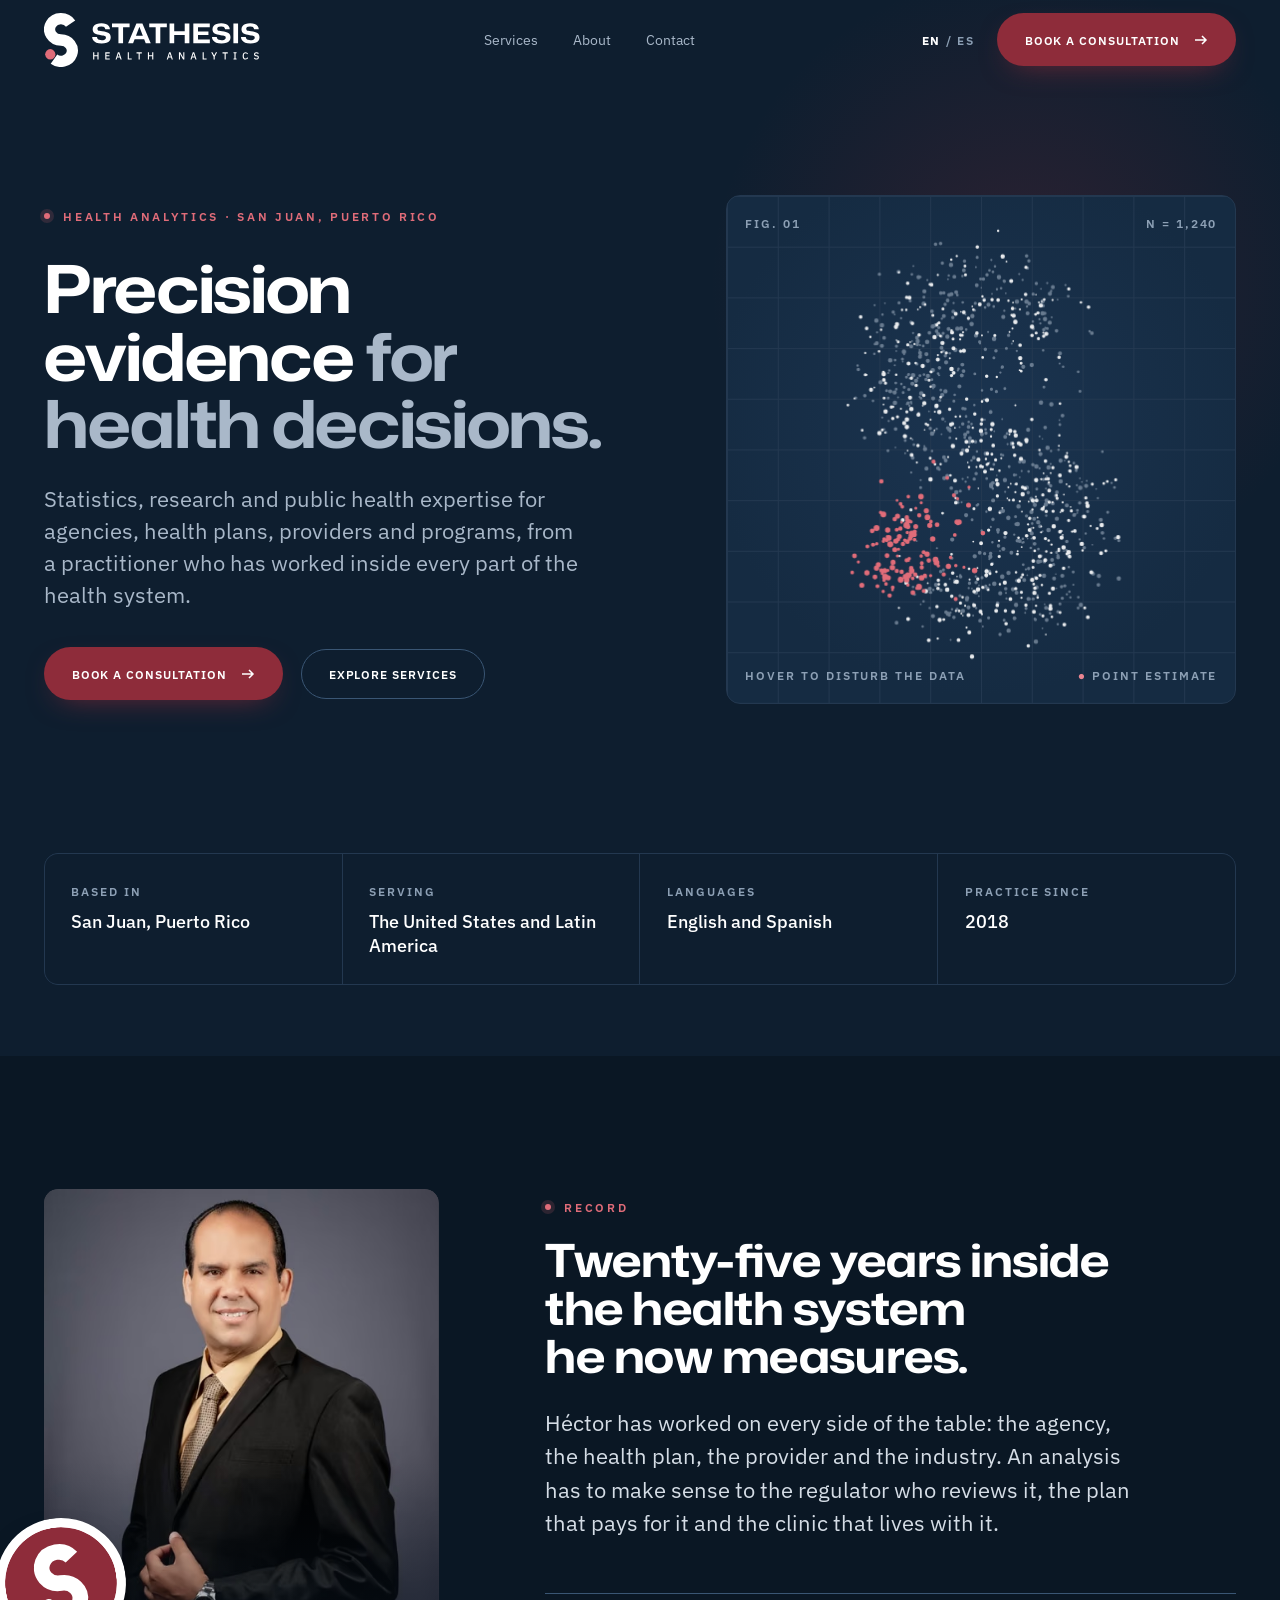
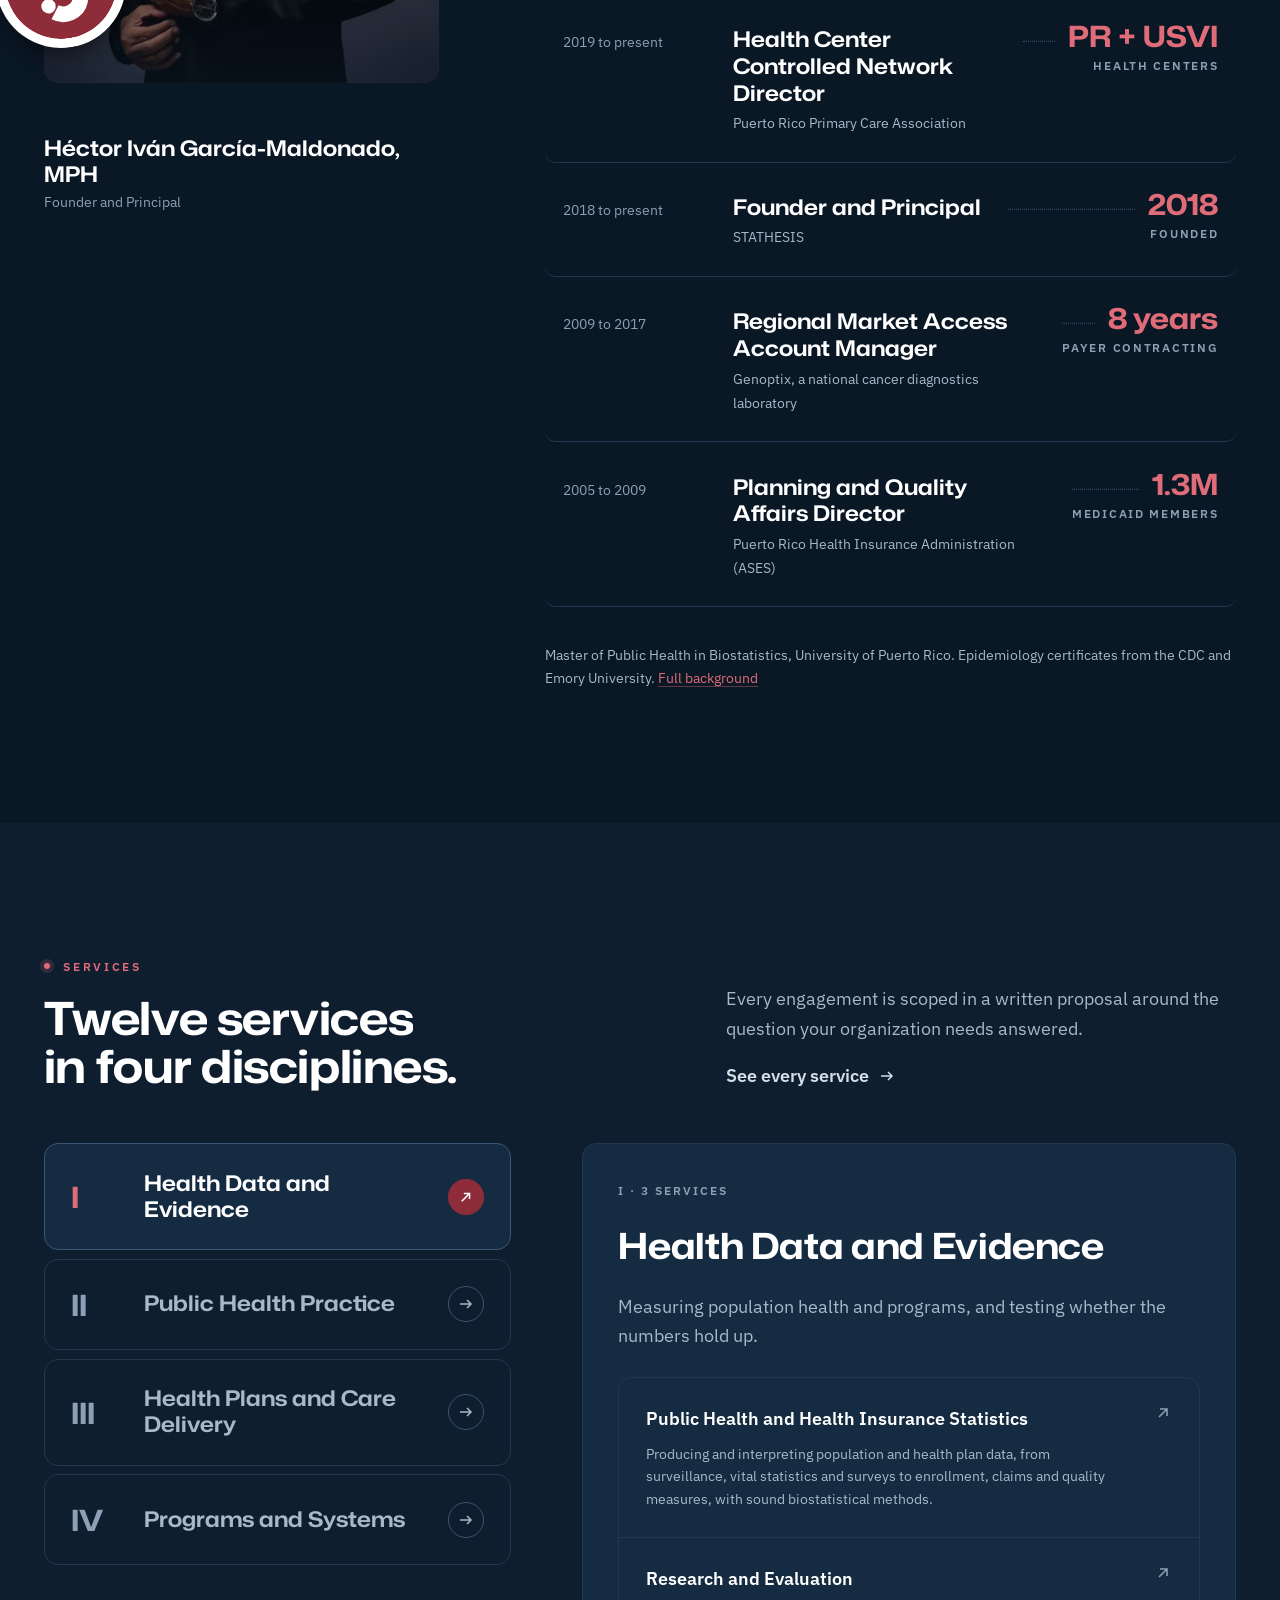
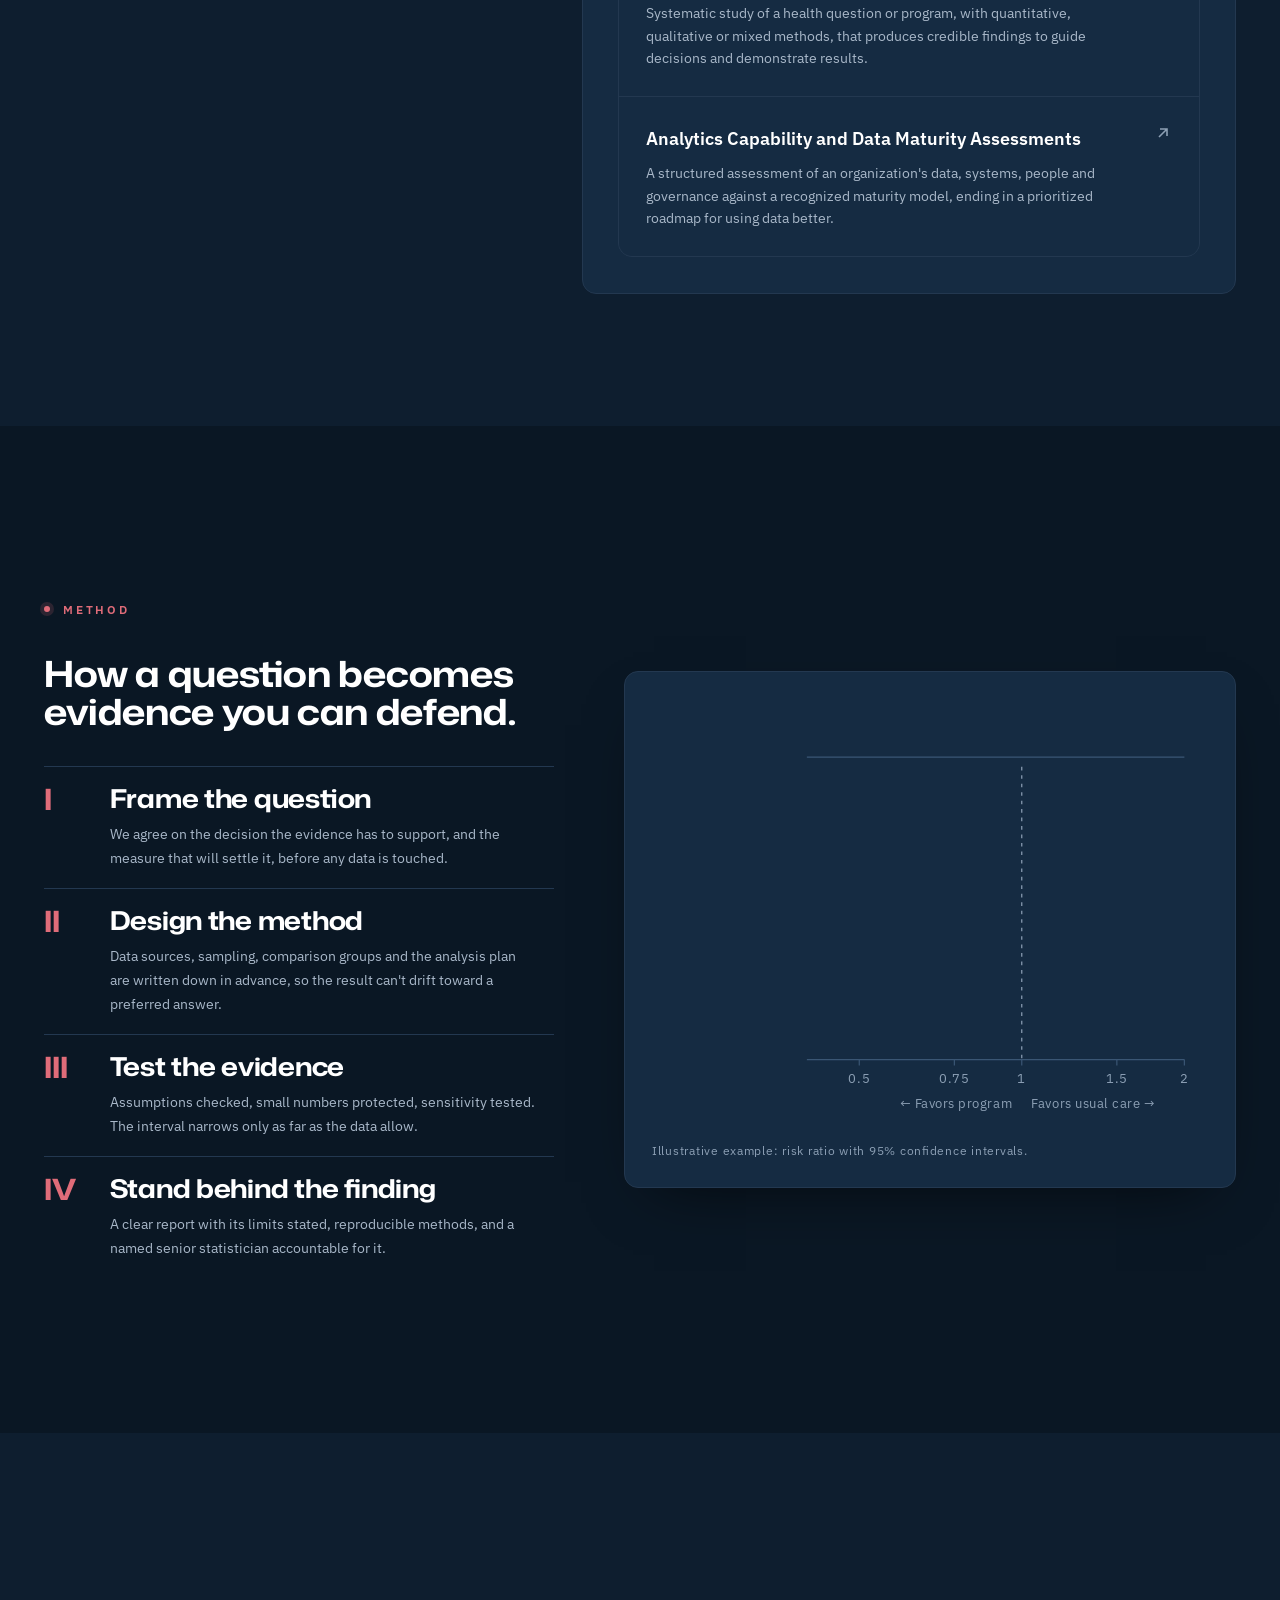
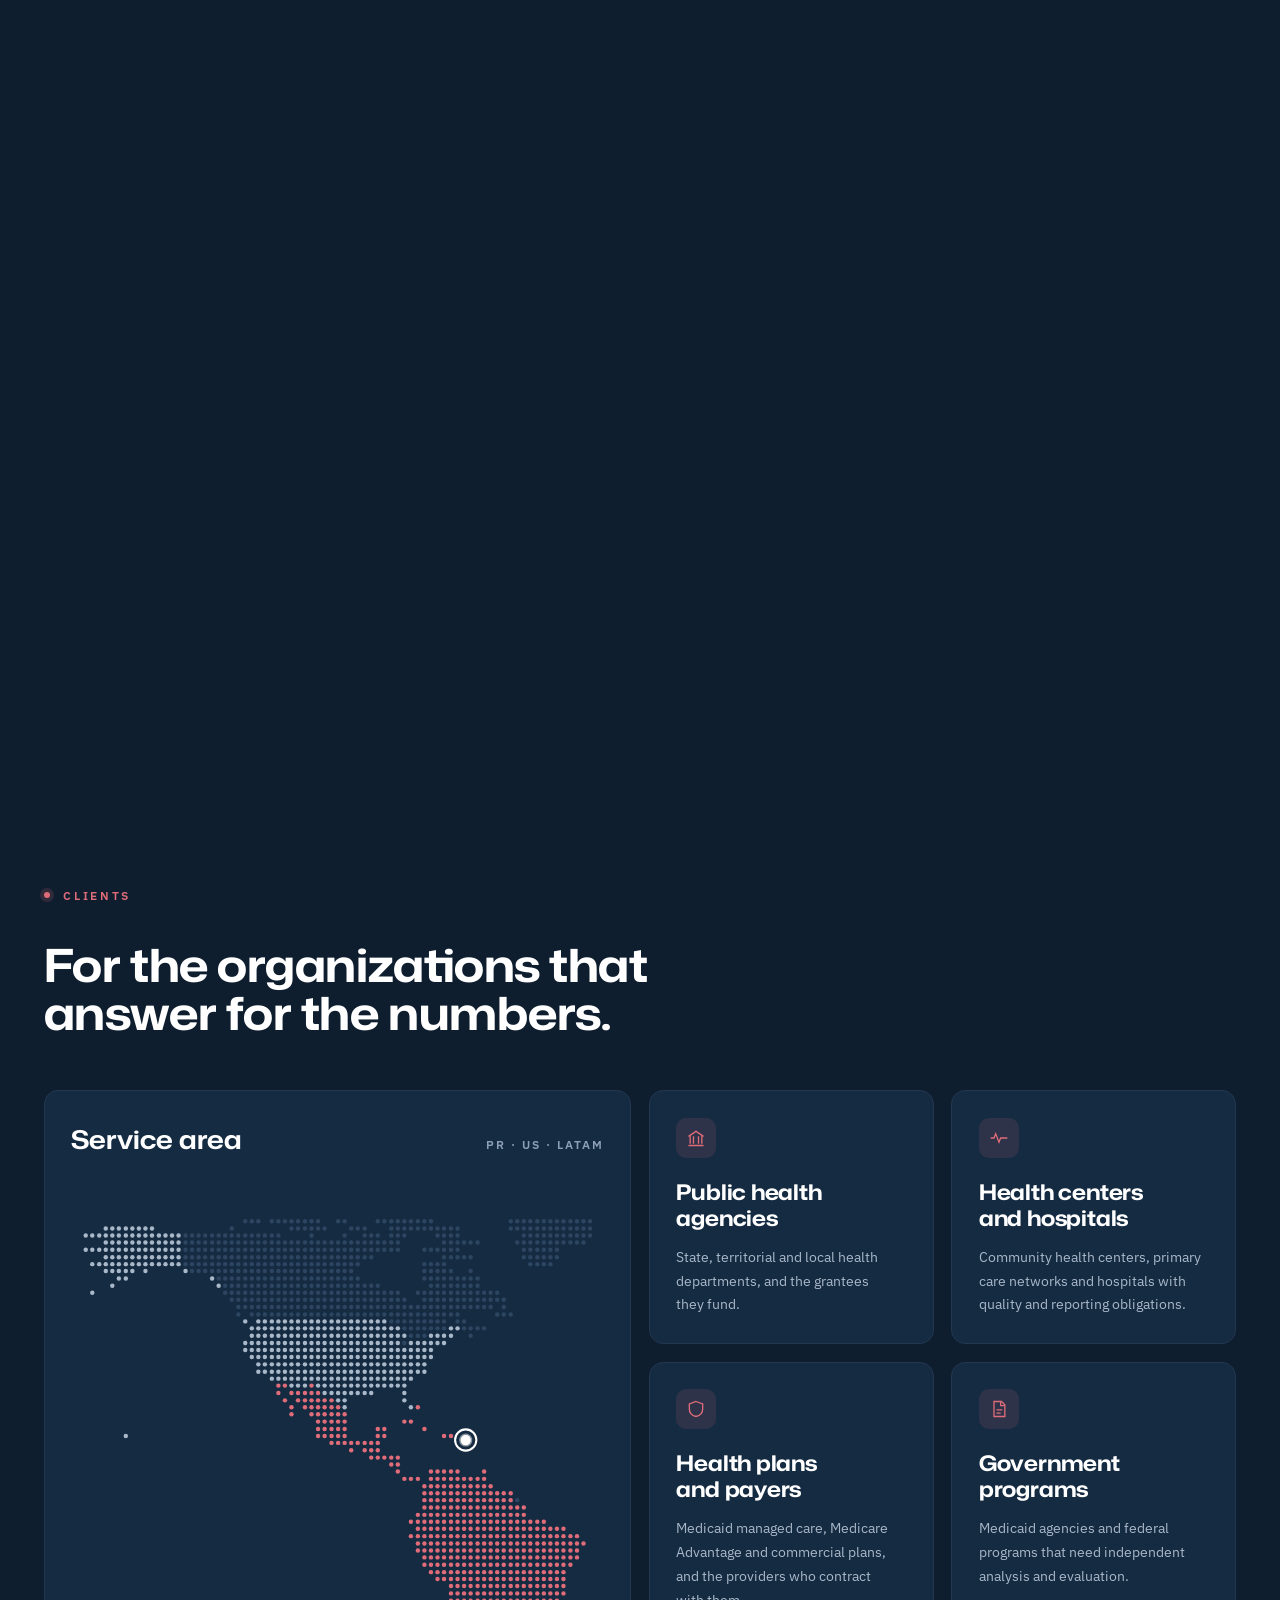
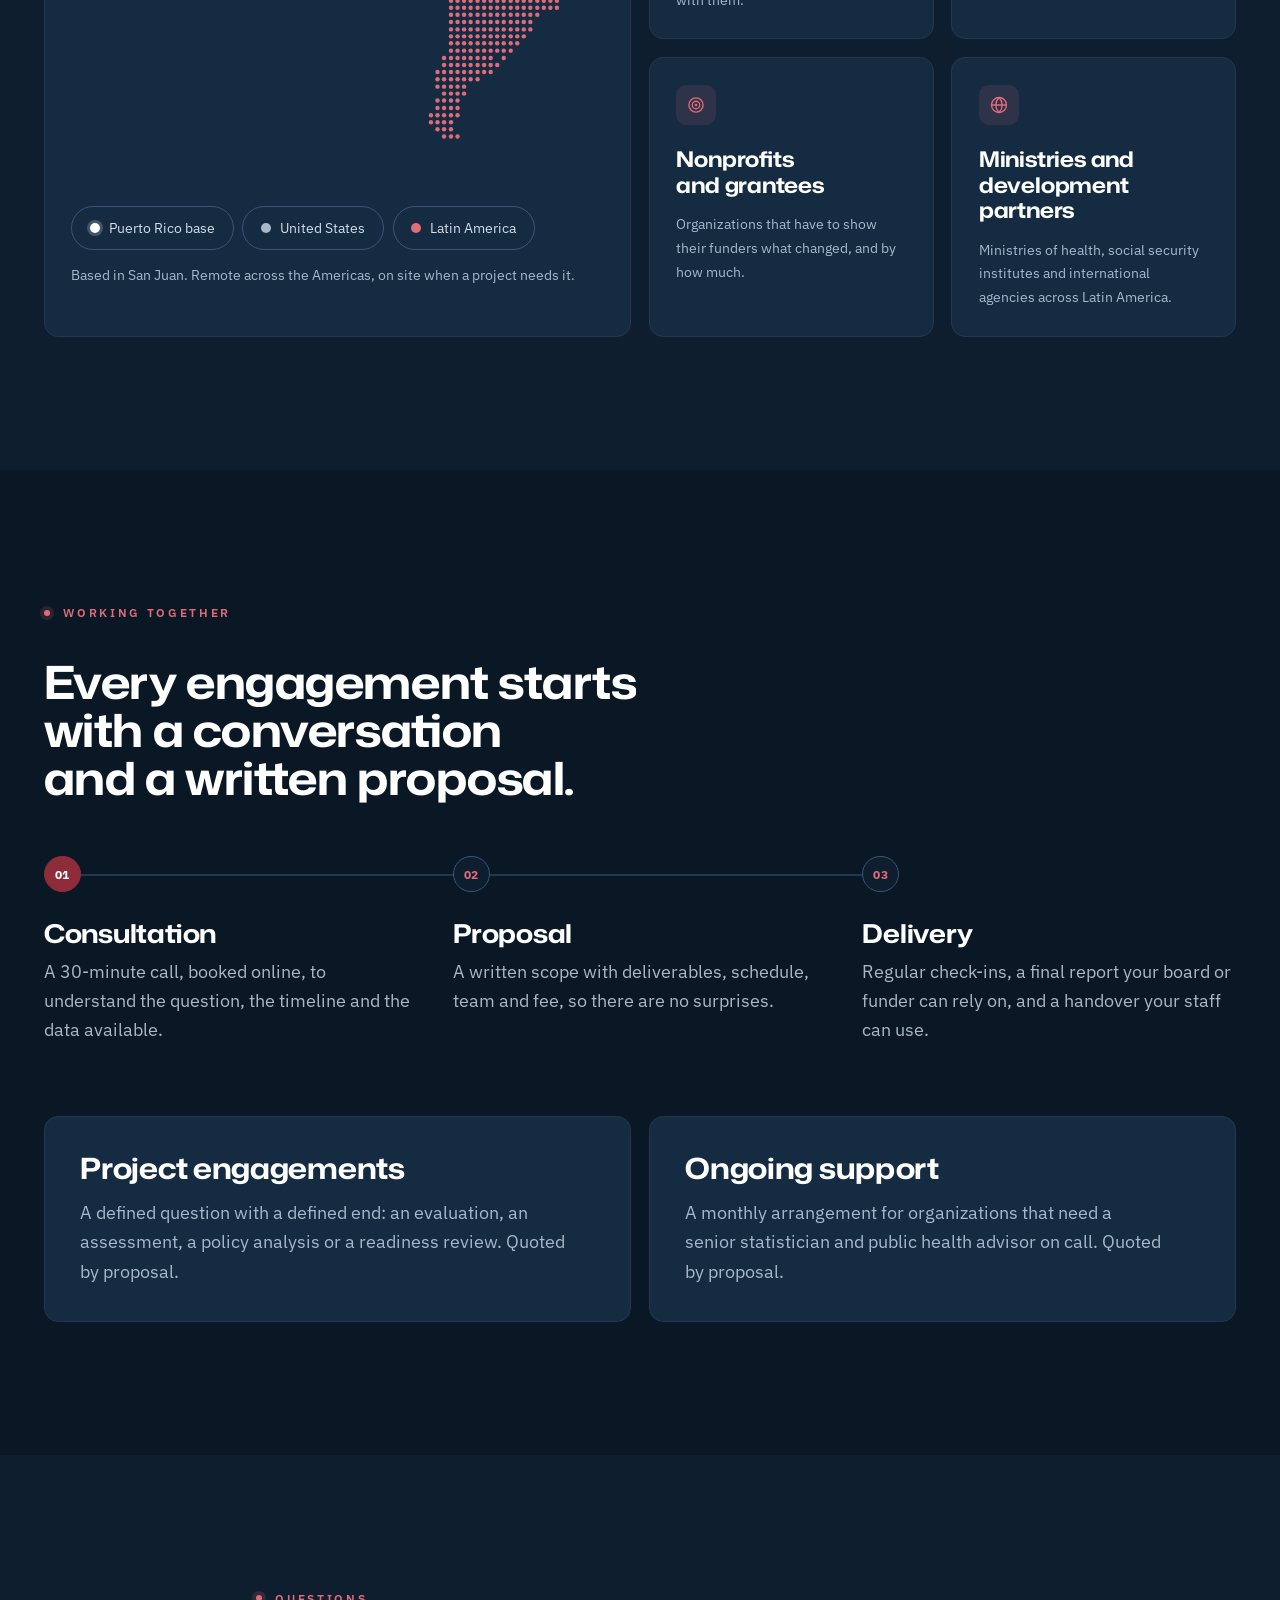
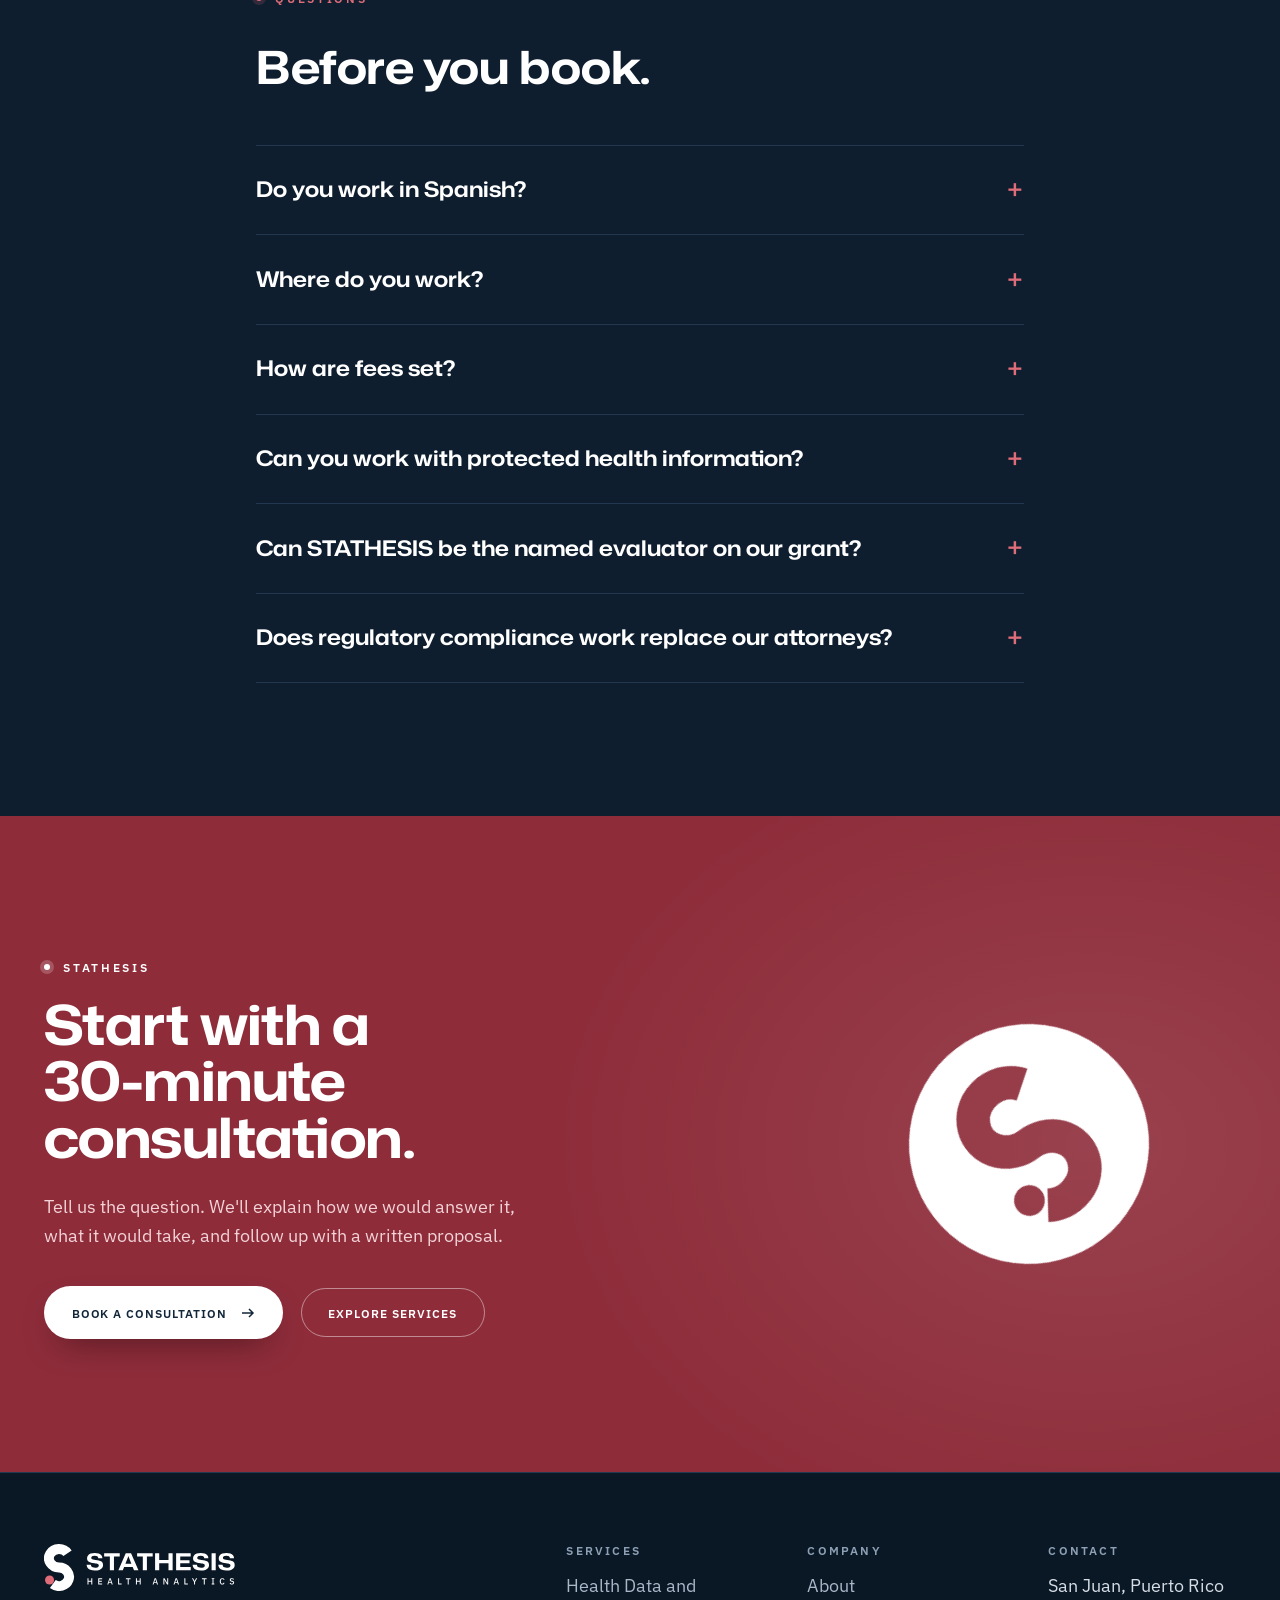
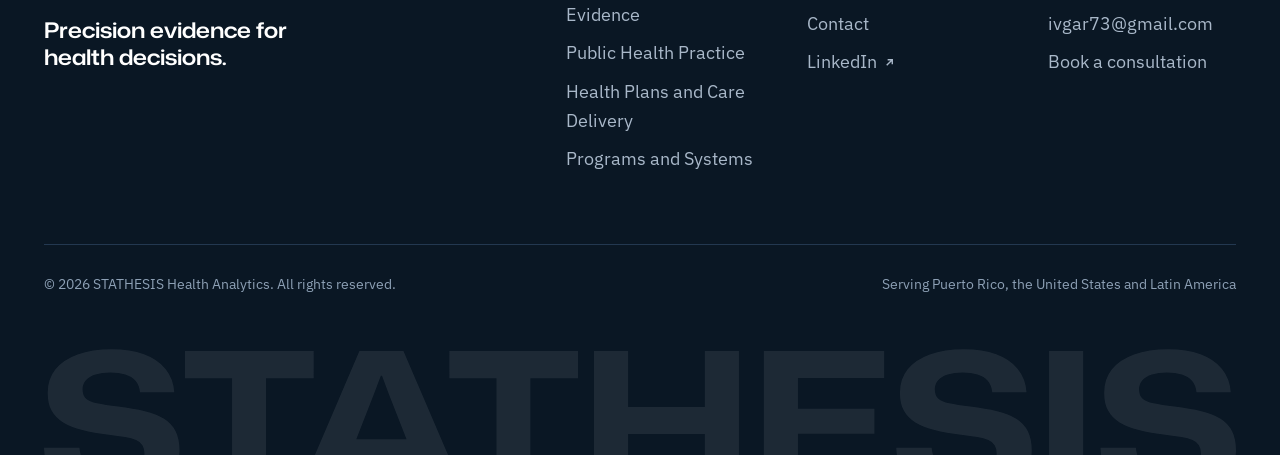
==== index.html @ 30292e8f "New type: Mona Sans and IBM Plex Sans, with the v5 logo STATHESIS no longer shares a typeface with a" ====
<!doctype html>
<html lang="en">
<head>
<meta charset="utf-8">
<meta name="viewport" content="width=device-width, initial-scale=1, viewport-fit=cover">
<title>STATHESIS Health Analytics · Precision evidence for health decisions</title>
<meta name="description" content="Public health statistics, research, policy and health systems consulting from San Juan, Puerto Rico, for agencies, health plans and providers across the United States and Latin America. In English and Spanish.">
<link rel="alternate" hreflang="en" href="https://stathesis.com/"><link rel="alternate" hreflang="es" href="https://stathesis.com/es/"><link rel="alternate" hreflang="x-default" href="https://stathesis.com/"><link rel="canonical" href="https://stathesis.com/">
<meta property="og:type" content="website">
<meta property="og:site_name" content="STATHESIS Health Analytics">
<meta property="og:title" content="STATHESIS Health Analytics · Precision evidence for health decisions">
<meta property="og:description" content="Public health statistics, research, policy and health systems consulting from San Juan, Puerto Rico, for agencies, health plans and providers across the United States and Latin America. In English and Spanish.">
<meta property="og:url" content="https://stathesis.com/">
<meta property="og:image" content="https://stathesis.com/img/og.jpg">
<meta property="og:locale" content="en_US">
<meta name="twitter:card" content="summary_large_image">
<meta name="theme-color" content="#0E1E2F">
<meta name="color-scheme" content="dark">
<link rel="icon" href="/favicon.svg?v=4" type="image/svg+xml">
<link rel="icon" href="/favicon-32.png" sizes="32x32" type="image/png">
<link rel="apple-touch-icon" href="/apple-touch-icon.png">
<link rel="preload" href="/fonts/monasans-vf.woff2" as="font" type="font/woff2" crossorigin>
<link rel="preload" href="/fonts/ibmplexsans-vf.woff2" as="font" type="font/woff2" crossorigin>
<link rel="stylesheet" href="/css/tokens.css?v=20261006t">
<link rel="stylesheet" href="/css/base.css?v=20261006t">
<link rel="stylesheet" href="/css/site.css?v=20261006t">
<script type="application/ld+json">{"@context": "https://schema.org", "@type": "ProfessionalService", "name": "STATHESIS Health Analytics", "url": "https://stathesis.com/", "logo": "https://stathesis.com/icon-512.png", "image": "https://stathesis.com/img/og.jpg", "description": "Public health statistics, research, policy and health systems consulting from San Juan, Puerto Rico, for agencies, health plans and providers across the United States and Latin America. In English and Spanish.", "slogan": "Precision evidence for health decisions.", "foundingDate": "2018", "founder": {"@type": "Person", "name": "Héctor Iván García-Maldonado", "honorificSuffix": "MPH", "jobTitle": "Founder and Principal", "sameAs": ["https://www.linkedin.com/in/hector-ivan-garcia-maldonado-5985528/"]}, "address": {"@type": "PostalAddress", "addressLocality": "San Juan", "addressRegion": "PR", "addressCountry": "US"}, "areaServed": ["Puerto Rico", "United States Virgin Islands", "United States", "Latin America"], "availableLanguage": ["English", "Spanish"], "email": "ivgar73@gmail.com", "knowsAbout": ["Public Health and Health Insurance Statistics", "Research and Evaluation", "Analytics Capability and Data Maturity Assessments", "Technical Assistance in Public Health", "Health Policy Analysis", "Emergency Preparedness and Response", "Payer Strategy and Market Access", "Clinical Pathways", "Regulatory Compliance", "Strategic Planning and Program Development", "Project Management", "Health Information Technology and Interoperability"], "sameAs": ["https://www.linkedin.com/in/hector-ivan-garcia-maldonado-5985528/"]}</script>
</head>
<body>
<div class="progress" aria-hidden="true"></div>
<a class="skip-link" href="#main">Skip to content</a>
<header class="site-header">
  <div class="container bar">
    <a class="brand" href="/"><img src="/img/logo-reverse.svg" width="461" height="100" alt="STATHESIS Health Analytics"></a>
    <nav class="nav" aria-label="Main"><a href="/services/">Services</a><a href="/about/">About</a><a href="/contact/">Contact</a></nav>
    <div class="header-tools">
      <a class="lang" href="/es/" hreflang="es" lang="es"><span class="visually-hidden">Español: </span><b>EN</b>&nbsp;/&nbsp;ES</a>
      <a class="btn magnetic" href="https://calendly.com/ivgar73/30min" target="_blank" rel="noopener">Book a consultation<span class="visually-hidden"> (opens in a new tab)</span><svg class="arrow" width="16" height="16" viewBox="0 0 16 16" fill="none" aria-hidden="true"><path d="M2 8h11M9 4l4 4-4 4" stroke="currentColor" stroke-width="1.5"/></svg></a>
      <button class="nav-toggle" type="button" aria-expanded="false" aria-controls="mobile-nav"><span class="visually-hidden">Menu</span><svg width="24" height="24" viewBox="0 0 24 24" fill="none" aria-hidden="true"><path d="M3 7h18M3 12h18M3 17h18" stroke="currentColor" stroke-width="1.5"/></svg></button>
    </div>
  </div>
  <div class="container mobile-nav" id="mobile-nav" hidden>
    <a href="/services/">Services</a><a href="/about/">About</a><a href="/contact/">Contact</a>
    <a class="lang" href="/es/" hreflang="es" lang="es">Español</a>
    <a class="btn" href="https://calendly.com/ivgar73/30min" target="_blank" rel="noopener">Book a consultation<span class="visually-hidden"> (opens in a new tab)</span><svg class="arrow" width="16" height="16" viewBox="0 0 16 16" fill="none" aria-hidden="true"><path d="M2 8h11M9 4l4 4-4 4" stroke="currentColor" stroke-width="1.5"/></svg></a>
  </div>
</header>
<main id="main">
<section class="hero">
  <div class="container">
    <div class="hero-grid">
      <div>
        <div class="eyebrow" data-reveal>Health analytics · San Juan, Puerto Rico</div>
        <h1 data-split>Precision evidence <span class="dim">for health decisions.</span></h1>
        <p class="lede" data-reveal style="--i:2">Statistics, research and public health expertise for agencies, health plans, providers and programs, from a practitioner who has worked inside every part of the health system.</p>
        <div class="cluster hero-actions" data-reveal style="--i:3"><a class="btn magnetic" href="https://calendly.com/ivgar73/30min" target="_blank" rel="noopener">Book a consultation<span class="visually-hidden"> (opens in a new tab)</span><svg class="arrow" width="16" height="16" viewBox="0 0 16 16" fill="none" aria-hidden="true"><path d="M2 8h11M9 4l4 4-4 4" stroke="currentColor" stroke-width="1.5"/></svg></a><a class="btn btn--ghost magnetic" href="/services/">Explore services</a></div>
      </div>
      <div class="field panel" role="img" aria-label="Precision evidence: STATHESIS">
        <canvas aria-hidden="true"></canvas>
        <img class="field-fallback" src="/img/logo-mark-reverse.svg" width="64" height="100" alt="">
        <span class="fig-label tl">Fig. 01</span><span class="fig-label tr">n = 1,240</span>
        <span class="fig-label bl">Hover to disturb the data</span><span class="fig-label br"><b>&#9679;</b> Point estimate</span>
      </div>
    </div>
    <div class="hairgrid facts" data-reveal><div class="fact"><span class="micro">Based in</span><b>San Juan, Puerto Rico</b></div><div class="fact"><span class="micro">Serving</span><b>The United States and Latin America</b></div><div class="fact"><span class="micro">Languages</span><b>English and Spanish</b></div><div class="fact"><span class="micro">Practice since</span><b>2018</b></div></div>
  </div>
</section>

<section class="section section--deep">
  <div class="container founder-grid">
    <figure class="portrait">
        <div class="frame">
          <div class="media" data-reveal><picture><source type="image/avif" srcset="/img/hector-480.avif 480w, /img/hector-640.avif 640w" sizes="(min-width: 60rem) 26rem, 90vw"><source type="image/webp" srcset="/img/hector-480.webp 480w, /img/hector-640.webp 640w" sizes="(min-width: 60rem) 26rem, 90vw"><img src="/img/hector-640.jpg" srcset="/img/hector-480.jpg 480w, /img/hector-640.jpg 640w" sizes="(min-width: 60rem) 26rem, 90vw" width="640" height="800" alt="Héctor Iván García-Maldonado, founder of STATHESIS, in a dark suit and tie" loading="lazy" decoding="async"></picture></div>
          <div class="stamp" data-stamp aria-hidden="true"><img src="/img/seal-stamp.svg" width="100" height="100" alt=""></div>
        </div>
        <figcaption><b>Héctor Iván García-Maldonado, MPH</b><span>Founder and Principal</span></figcaption>
      </figure>
    <div>
      <div class="eyebrow">Record</div>
      <h2 class="h2" data-split style="margin-top:var(--space-s)">Twenty-five years inside the health system he now measures.</h2>
      <p class="statement" data-reveal>Héctor has worked on every side of the table: the agency, the health plan, the provider and the industry. An analysis has to make sense to the regulator who reviews it, the plan that pays for it and the clinic that lives with it.</p>
      <div class="register"><div class="register-row" data-reveal style="--i:0"><span class="when">2019 to present</span><div class="what"><b>Health Center Controlled Network Director</b><small>Puerto Rico Primary Care Association</small></div><div class="fig"><span class="fig-line"><span class="leader" aria-hidden="true"></span><span class="num">PR + USVI</span></span><small>Health centers</small></div></div><div class="register-row" data-reveal style="--i:1"><span class="when">2018 to present</span><div class="what"><b>Founder and Principal</b><small>STATHESIS</small></div><div class="fig"><span class="fig-line"><span class="leader" aria-hidden="true"></span><span class="num">2018</span></span><small>Founded</small></div></div><div class="register-row" data-reveal style="--i:2"><span class="when">2009 to 2017</span><div class="what"><b>Regional Market Access Account Manager</b><small>Genoptix, a national cancer diagnostics laboratory</small></div><div class="fig"><span class="fig-line"><span class="leader" aria-hidden="true"></span><span class="num">8 years</span></span><small>Payer contracting</small></div></div><div class="register-row" data-reveal style="--i:3"><span class="when">2005 to 2009</span><div class="what"><b>Planning and Quality Affairs Director</b><small>Puerto Rico Health Insurance Administration (ASES)</small></div><div class="fig"><span class="fig-line"><span class="leader" aria-hidden="true"></span><span class="num"><span data-count="1.3" data-suffix="M">1.3M</span></span></span><small>Medicaid members</small></div></div></div>
      <p class="muted" data-reveal style="margin-top:var(--space-l);font-size:var(--step--1)">Master of Public Health in Biostatistics, University of Puerto Rico. Epidemiology certificates from the CDC and Emory University. <a class="inline" href="/about/">Full background</a></p>
    </div>
  </div>
</section>

<section class="section">
  <div class="container">
    <div class="section-head section-head--split">
      <div class="stack"><div class="eyebrow">Services</div><h2 class="h2" data-split>Twelve services in four disciplines.</h2></div>
      <div class="stack"><p data-reveal>Every engagement is scoped in a written proposal around the question your organization needs answered.</p><a class="link-arrow" href="/services/" data-reveal>See every service <span><svg class="arrow" width="16" height="16" viewBox="0 0 16 16" fill="none" aria-hidden="true"><path d="M2 8h11M9 4l4 4-4 4" stroke="currentColor" stroke-width="1.5"/></svg></span></a></div>
    </div>
    <div class="disc">
      <div class="disc-tabs" role="tablist" aria-label="Services"><button class="disc-tab" role="tab" id="tab-evidence" aria-selected="true" aria-controls="panel-evidence" tabindex="0"><span class="num">I</span><span class="name">Health Data and Evidence</span><span class="arrow-ico" aria-hidden="true"><svg class="arrow" width="16" height="16" viewBox="0 0 16 16" fill="none" aria-hidden="true"><path d="M2 8h11M9 4l4 4-4 4" stroke="currentColor" stroke-width="1.5"/></svg></span></button><button class="disc-tab" role="tab" id="tab-public-health" aria-selected="false" aria-controls="panel-public-health" tabindex="-1"><span class="num">II</span><span class="name">Public Health Practice</span><span class="arrow-ico" aria-hidden="true"><svg class="arrow" width="16" height="16" viewBox="0 0 16 16" fill="none" aria-hidden="true"><path d="M2 8h11M9 4l4 4-4 4" stroke="currentColor" stroke-width="1.5"/></svg></span></button><button class="disc-tab" role="tab" id="tab-plans-care" aria-selected="false" aria-controls="panel-plans-care" tabindex="-1"><span class="num">III</span><span class="name">Health Plans and Care Delivery</span><span class="arrow-ico" aria-hidden="true"><svg class="arrow" width="16" height="16" viewBox="0 0 16 16" fill="none" aria-hidden="true"><path d="M2 8h11M9 4l4 4-4 4" stroke="currentColor" stroke-width="1.5"/></svg></span></button><button class="disc-tab" role="tab" id="tab-programs-systems" aria-selected="false" aria-controls="panel-programs-systems" tabindex="-1"><span class="num">IV</span><span class="name">Programs and Systems</span><span class="arrow-ico" aria-hidden="true"><svg class="arrow" width="16" height="16" viewBox="0 0 16 16" fill="none" aria-hidden="true"><path d="M2 8h11M9 4l4 4-4 4" stroke="currentColor" stroke-width="1.5"/></svg></span></button></div>
      <div class="disc-panels"><div class="disc-panel panel" role="tabpanel" id="panel-evidence" aria-labelledby="tab-evidence"><span class="micro">I &middot; 3 services</span><h3>Health Data and Evidence</h3><p>Measuring population health and programs, and testing whether the numbers hold up.</p><div class="hairgrid svc-cells"><a class="svc-cell" href="/services/#statistics"><b>Public Health and Health Insurance Statistics</b><svg class="corner" width="18" height="18" viewBox="0 0 18 18" fill="none" aria-hidden="true"><path d="M5 13L13 5M6 5h7v7" stroke="currentColor" stroke-width="1.6"/></svg><p>Producing and interpreting population and health plan data, from surveillance, vital statistics and surveys to enrollment, claims and quality measures, with sound biostatistical methods.</p></a><a class="svc-cell" href="/services/#research"><b>Research and Evaluation</b><svg class="corner" width="18" height="18" viewBox="0 0 18 18" fill="none" aria-hidden="true"><path d="M5 13L13 5M6 5h7v7" stroke="currentColor" stroke-width="1.6"/></svg><p>Systematic study of a health question or program, with quantitative, qualitative or mixed methods, that produces credible findings to guide decisions and demonstrate results.</p></a><a class="svc-cell" href="/services/#maturity"><b>Analytics Capability and Data Maturity Assessments</b><svg class="corner" width="18" height="18" viewBox="0 0 18 18" fill="none" aria-hidden="true"><path d="M5 13L13 5M6 5h7v7" stroke="currentColor" stroke-width="1.6"/></svg><p>A structured assessment of an organization&#x27;s data, systems, people and governance against a recognized maturity model, ending in a prioritized roadmap for using data better.</p></a></div></div><div class="disc-panel panel" role="tabpanel" id="panel-public-health" aria-labelledby="tab-public-health"><span class="micro">II &middot; 3 services</span><h3>Public Health Practice</h3><p>Support for the core functions health departments, ministries and their grantees answer for.</p><div class="hairgrid svc-cells"><a class="svc-cell" href="/services/#technical-assistance"><b>Technical Assistance in Public Health</b><svg class="corner" width="18" height="18" viewBox="0 0 18 18" fill="none" aria-hidden="true"><path d="M5 13L13 5M6 5h7v7" stroke="currentColor" stroke-width="1.6"/></svg><p>Targeted, sustained support that helps a health agency or grantee solve a specific program, data or operational problem and build the capacity to keep solving it.</p></a><a class="svc-cell" href="/services/#policy"><b>Health Policy Analysis</b><svg class="corner" width="18" height="18" viewBox="0 0 18 18" fill="none" aria-hidden="true"><path d="M5 13L13 5M6 5h7v7" stroke="currentColor" stroke-width="1.6"/></svg><p>Defining a health problem, identifying the policy options, and comparing them on health impact, feasibility, and economic and budgetary impact to support a decision.</p></a><a class="svc-cell" href="/services/#emergency"><b>Emergency Preparedness and Response</b><svg class="corner" width="18" height="18" viewBox="0 0 18 18" fill="none" aria-hidden="true"><path d="M5 13L13 5M6 5h7v7" stroke="currentColor" stroke-width="1.6"/></svg><p>Building the plans, partnerships and tested capabilities that let health agencies and providers anticipate, respond to and recover from emergencies while keeping essential services running.</p></a></div></div><div class="disc-panel panel" role="tabpanel" id="panel-plans-care" aria-labelledby="tab-plans-care"><span class="micro">III &middot; 3 services</span><h3>Health Plans and Care Delivery</h3><p>How care is covered, paid for, standardized and kept within the rules.</p><div class="hairgrid svc-cells"><a class="svc-cell" href="/services/#payer-strategy"><b>Payer Strategy and Market Access</b><svg class="corner" width="18" height="18" viewBox="0 0 18 18" fill="none" aria-hidden="true"><path d="M5 13L13 5M6 5h7v7" stroke="currentColor" stroke-width="1.6"/></svg><p>Securing coverage, reimbursement and contracts with public and private payers, so a product or service reaches the right patients at a price payers accept.</p></a><a class="svc-cell" href="/services/#clinical-pathways"><b>Clinical Pathways</b><svg class="corner" width="18" height="18" viewBox="0 0 18 18" fill="none" aria-hidden="true"><path d="M5 13L13 5M6 5h7v7" stroke="currentColor" stroke-width="1.6"/></svg><p>Developing, implementing and evaluating evidence-based plans that set the sequence of care for a defined patient group, and measuring adherence and outcomes.</p></a><a class="svc-cell" href="/services/#compliance"><b>Regulatory Compliance</b><svg class="corner" width="18" height="18" viewBox="0 0 18 18" fill="none" aria-hidden="true"><path d="M5 13L13 5M6 5h7v7" stroke="currentColor" stroke-width="1.6"/></svg><p>Mapping the laws and program requirements that apply to an organization, building the compliance program to meet them, and documenting that it does.</p></a></div></div><div class="disc-panel panel" role="tabpanel" id="panel-programs-systems" aria-labelledby="tab-programs-systems"><span class="micro">IV &middot; 3 services</span><h3>Programs and Systems</h3><p>Designing programs, running them to plan, and building the information systems they depend on.</p><div class="hairgrid svc-cells"><a class="svc-cell" href="/services/#planning"><b>Strategic Planning and Program Development</b><svg class="corner" width="18" height="18" viewBox="0 0 18 18" fill="none" aria-hidden="true"><path d="M5 13L13 5M6 5h7v7" stroke="currentColor" stroke-width="1.6"/></svg><p>Setting priorities for an organization or community from evidence of need, then designing the programs, logic models and funding proposals that carry them out.</p></a><a class="svc-cell" href="/services/#project-management"><b>Project Management</b><svg class="corner" width="18" height="18" viewBox="0 0 18 18" fill="none" aria-hidden="true"><path d="M5 13L13 5M6 5h7v7" stroke="currentColor" stroke-width="1.6"/></svg><p>Applying project management knowledge, tools and techniques to plan, run and close health projects and grant-funded programs within scope, schedule, budget and funder terms.</p></a><a class="svc-cell" href="/services/#health-it"><b>Health Information Technology and Interoperability</b><svg class="corner" width="18" height="18" viewBox="0 0 18 18" fill="none" aria-hidden="true"><path d="M5 13L13 5M6 5h7v7" stroke="currentColor" stroke-width="1.6"/></svg><p>Planning, selecting, optimizing and connecting the electronic systems that capture and exchange health data, so information follows the patient and supports care, reporting and analysis.</p></a></div></div></div>
    </div>
  </div>
</section>

<section class="section section--deep method" id="method">
  <div class="container method-grid">
    <div>
      <div class="section-head"><div class="eyebrow">Method</div><h2 class="h2" style="margin-top:var(--space-s)">How a question becomes evidence you can defend.</h2></div>
      <div class="method-steps"><div class="mstep is-active"><span class="k" aria-hidden="true">I</span><div><h3>Frame the question</h3><p>We agree on the decision the evidence has to support, and the measure that will settle it, before any data is touched.</p></div></div><div class="mstep"><span class="k" aria-hidden="true">II</span><div><h3>Design the method</h3><p>Data sources, sampling, comparison groups and the analysis plan are written down in advance, so the result can&#x27;t drift toward a preferred answer.</p></div></div><div class="mstep"><span class="k" aria-hidden="true">III</span><div><h3>Test the evidence</h3><p>Assumptions checked, small numbers protected, sensitivity tested. The interval narrows only as far as the data allow.</p></div></div><div class="mstep"><span class="k" aria-hidden="true">IV</span><div><h3>Stand behind the finding</h3><p>A clear report with its limits stated, reproducible methods, and a named senior statistician accountable for it.</p></div></div></div>
    </div>
    <figure class="plot panel">
      <svg viewBox="0 0 460 350" role="img" aria-labelledby="plot-title plot-desc">
          <title id="plot-title">Does the program reduce 30-day readmissions?</title><desc id="plot-desc">Illustrative example: risk ratio with 95% confidence intervals.</desc>
          <text class="title question" x="0" y="26">Does the program reduce 30-day readmissions?</text>
          <line class="axis" x1="128" x2="440" y1="48" y2="48"/>
          <line class="ref" x1="305.6" x2="305.6" y1="56" y2="298"/>
          <g class="row"><text x="0" y="80">Clinic 1</text><line class="ci" x1="213.0" x2="301.7" y1="76" y2="76" data-w1="150.8" data-w2="377.7" data-n1="213.0" data-n2="301.7"/><rect class="est" x="253.0" y="71.5" width="9" height="9"/></g><g class="row"><text x="0" y="110">Clinic 2</text><line class="ci" x1="236.5" x2="311.4" y1="106" y2="106" data-w1="171.3" data-w2="396.7" data-n1="236.5" data-n2="311.4"/><rect class="est" x="269.6" y="101.5" width="9" height="9"/></g><g class="row"><text x="0" y="140">Clinic 3</text><line class="ci" x1="189.7" x2="283.0" y1="136" y2="136" data-w1="137.5" data-w2="348.9" data-n1="189.7" data-n2="283.0"/><rect class="est" x="232.0" y="131.5" width="9" height="9"/></g><g class="row"><text x="0" y="170">Clinic 4</text><line class="ci" x1="252.4" x2="325.9" y1="166" y2="166" data-w1="189.7" data-w2="414.1" data-n1="252.4" data-n2="325.9"/><rect class="est" x="285.0" y="161.5" width="9" height="9"/></g><g class="row"><text x="0" y="200">Clinic 5</text><line class="ci" x1="206.6" x2="289.5" y1="196" y2="196" data-w1="146.5" data-w2="356.5" data-n1="206.6" data-n2="289.5"/><rect class="est" x="242.8" y="191.5" width="9" height="9"/></g><g class="row"><text x="0" y="230">Clinic 6</text><line class="ci" x1="225.1" x2="303.7" y1="226" y2="226" data-w1="163.3" data-w2="384.2" data-n1="225.1" data-n2="303.7"/><rect class="est" x="260.3" y="221.5" width="9" height="9"/></g>
          <g class="pooled-g"><text x="0" y="276" style="font-weight:600">All clinics</text><polygon class="pooled" points="241.9,272 259.9,264 278.6,272 259.9,280"/></g>
          <line class="axis" x1="128" x2="440" y1="298" y2="298"/>
          <line class="axis" x1="171.3" x2="171.3" y1="298" y2="303"/><text x="171.3" y="317" text-anchor="middle">0.5</text><line class="axis" x1="249.9" x2="249.9" y1="298" y2="303"/><text x="249.9" y="317" text-anchor="middle">0.75</text><line class="axis" x1="305.6" x2="305.6" y1="298" y2="303"/><text x="305.6" y="317" text-anchor="middle">1</text><line class="axis" x1="384.2" x2="384.2" y1="298" y2="303"/><text x="384.2" y="317" text-anchor="middle">1.5</text><line class="axis" x1="440.0" x2="440.0" y1="298" y2="303"/><text x="440.0" y="317" text-anchor="middle">2</text>
          <text class="dir" x="297.6" y="338" text-anchor="end">&#8592; Favors program</text>
          <text class="dir" x="313.6" y="338">Favors usual care &#8594;</text>
        </svg>
      <figcaption class="plot-caption">Illustrative example: risk ratio with 95% confidence intervals.</figcaption>
    </figure>
  </div>
</section>

<section class="section">
  <div class="container">
    <div class="section-head"><div class="eyebrow">Clients</div><h2 class="h2" data-split style="margin-top:var(--space-s)">For the organizations that answer for the numbers.</h2></div>
    <div class="bento">
      <div class="tile-map panel" data-reveal>
        <div class="map-head"><b>Service area</b><span class="micro">PR &middot; US &middot; LATAM</span></div>
        <svg class="map" viewBox="-2 -2 130.1 132.0" role="img" aria-labelledby="map-t"><title id="map-t">Service area: the United States, Latin America and the Caribbean, from a base in San Juan, Puerto Rico</title><g class="dots"><circle class="d other" cx="40.6" cy="0.0" r="0.54"/><circle class="d other" cx="42.2" cy="0.0" r="0.54"/><circle class="d other" cx="43.8" cy="0.0" r="0.54"/><circle class="d other" cx="47.1" cy="0.0" r="0.54"/><circle class="d other" cx="48.7" cy="0.0" r="0.54"/><circle class="d other" cx="50.3" cy="0.0" r="0.54"/><circle class="d other" cx="51.9" cy="0.0" r="0.54"/><circle class="d other" cx="53.5" cy="0.0" r="0.54"/><circle class="d other" cx="55.2" cy="0.0" r="0.54"/><circle class="d other" cx="56.8" cy="0.0" r="0.54"/><circle class="d other" cx="58.4" cy="0.0" r="0.54"/><circle class="d other" cx="63.3" cy="0.0" r="0.54"/><circle class="d other" cx="64.9" cy="0.0" r="0.54"/><circle class="d other" cx="73.0" cy="0.0" r="0.54"/><circle class="d other" cx="74.6" cy="0.0" r="0.54"/><circle class="d other" cx="76.3" cy="0.0" r="0.54"/><circle class="d other" cx="77.9" cy="0.0" r="0.54"/><circle class="d other" cx="79.5" cy="0.0" r="0.54"/><circle class="d other" cx="81.1" cy="0.0" r="0.54"/><circle class="d other" cx="82.8" cy="0.0" r="0.54"/><circle class="d other" cx="84.4" cy="0.0" r="0.54"/><circle class="d other" cx="86.0" cy="0.0" r="0.54"/><circle class="d other" cx="105.5" cy="0.0" r="0.54"/><circle class="d other" cx="107.1" cy="0.0" r="0.54"/><circle class="d other" cx="108.7" cy="0.0" r="0.54"/><circle class="d other" cx="110.3" cy="0.0" r="0.54"/><circle class="d other" cx="112.0" cy="0.0" r="0.54"/><circle class="d other" cx="113.6" cy="0.0" r="0.54"/><circle class="d other" cx="115.2" cy="0.0" r="0.54"/><circle class="d other" cx="116.8" cy="0.0" r="0.54"/><circle class="d other" cx="118.4" cy="0.0" r="0.54"/><circle class="d other" cx="120.1" cy="0.0" r="0.54"/><circle class="d other" cx="121.7" cy="0.0" r="0.54"/><circle class="d other" cx="123.3" cy="0.0" r="0.54"/><circle class="d other" cx="124.9" cy="0.0" r="0.54"/><circle class="d us" cx="6.5" cy="1.8" r="0.54"/><circle class="d us" cx="8.1" cy="1.8" r="0.54"/><circle class="d us" cx="9.7" cy="1.8" r="0.54"/><circle class="d us" cx="11.4" cy="1.8" r="0.54"/><circle class="d us" cx="13.0" cy="1.8" r="0.54"/><circle class="d us" cx="14.6" cy="1.8" r="0.54"/><circle class="d us" cx="16.2" cy="1.8" r="0.54"/><circle class="d us" cx="17.8" cy="1.8" r="0.54"/><circle class="d other" cx="37.3" cy="1.8" r="0.54"/><circle class="d other" cx="51.9" cy="1.8" r="0.54"/><circle class="d other" cx="53.5" cy="1.8" r="0.54"/><circle class="d other" cx="55.2" cy="1.8" r="0.54"/><circle class="d other" cx="56.8" cy="1.8" r="0.54"/><circle class="d other" cx="58.4" cy="1.8" r="0.54"/><circle class="d other" cx="60.0" cy="1.8" r="0.54"/><circle class="d other" cx="66.5" cy="1.8" r="0.54"/><circle class="d other" cx="68.1" cy="1.8" r="0.54"/><circle class="d other" cx="69.8" cy="1.8" r="0.54"/><circle class="d other" cx="76.3" cy="1.8" r="0.54"/><circle class="d other" cx="77.9" cy="1.8" r="0.54"/><circle class="d other" cx="79.5" cy="1.8" r="0.54"/><circle class="d other" cx="81.1" cy="1.8" r="0.54"/><circle class="d other" cx="82.8" cy="1.8" r="0.54"/><circle class="d other" cx="84.4" cy="1.8" r="0.54"/><circle class="d other" cx="86.0" cy="1.8" r="0.54"/><circle class="d other" cx="87.6" cy="1.8" r="0.54"/><circle class="d other" cx="89.2" cy="1.8" r="0.54"/><circle class="d other" cx="90.9" cy="1.8" r="0.54"/><circle class="d other" cx="92.5" cy="1.8" r="0.54"/><circle class="d other" cx="105.5" cy="1.8" r="0.54"/><circle class="d other" cx="107.1" cy="1.8" r="0.54"/><circle class="d other" cx="108.7" cy="1.8" r="0.54"/><circle class="d other" cx="110.3" cy="1.8" r="0.54"/><circle class="d other" cx="112.0" cy="1.8" r="0.54"/><circle class="d other" cx="113.6" cy="1.8" r="0.54"/><circle class="d other" cx="115.2" cy="1.8" r="0.54"/><circle class="d other" cx="116.8" cy="1.8" r="0.54"/><circle class="d other" cx="118.4" cy="1.8" r="0.54"/><circle class="d other" cx="120.1" cy="1.8" r="0.54"/><circle class="d other" cx="121.7" cy="1.8" r="0.54"/><circle class="d other" cx="123.3" cy="1.8" r="0.54"/><circle class="d other" cx="124.9" cy="1.8" r="0.54"/><circle class="d us" cx="1.6" cy="3.5" r="0.54"/><circle class="d us" cx="3.2" cy="3.5" r="0.54"/><circle class="d us" cx="4.9" cy="3.5" r="0.54"/><circle class="d us" cx="6.5" cy="3.5" r="0.54"/><circle class="d us" cx="8.1" cy="3.5" r="0.54"/><circle class="d us" cx="9.7" cy="3.5" r="0.54"/><circle class="d us" cx="11.4" cy="3.5" r="0.54"/><circle class="d us" cx="13.0" cy="3.5" r="0.54"/><circle class="d us" cx="14.6" cy="3.5" r="0.54"/><circle class="d us" cx="16.2" cy="3.5" r="0.54"/><circle class="d us" cx="17.8" cy="3.5" r="0.54"/><circle class="d us" cx="19.5" cy="3.5" r="0.54"/><circle class="d us" cx="21.1" cy="3.5" r="0.54"/><circle class="d us" cx="22.7" cy="3.5" r="0.54"/><circle class="d us" cx="24.3" cy="3.5" r="0.54"/><circle class="d other" cx="26.0" cy="3.5" r="0.54"/><circle class="d other" cx="27.6" cy="3.5" r="0.54"/><circle class="d other" cx="29.2" cy="3.5" r="0.54"/><circle class="d other" cx="30.8" cy="3.5" r="0.54"/><circle class="d other" cx="32.5" cy="3.5" r="0.54"/><circle class="d other" cx="34.1" cy="3.5" r="0.54"/><circle class="d other" cx="35.7" cy="3.5" r="0.54"/><circle class="d other" cx="37.3" cy="3.5" r="0.54"/><circle class="d other" cx="38.9" cy="3.5" r="0.54"/><circle class="d other" cx="40.6" cy="3.5" r="0.54"/><circle class="d other" cx="42.2" cy="3.5" r="0.54"/><circle class="d other" cx="43.8" cy="3.5" r="0.54"/><circle class="d other" cx="45.4" cy="3.5" r="0.54"/><circle class="d other" cx="47.1" cy="3.5" r="0.54"/><circle class="d other" cx="48.7" cy="3.5" r="0.54"/><circle class="d other" cx="56.8" cy="3.5" r="0.54"/><circle class="d other" cx="64.9" cy="3.5" r="0.54"/><circle class="d other" cx="69.8" cy="3.5" r="0.54"/><circle class="d other" cx="71.4" cy="3.5" r="0.54"/><circle class="d other" cx="73.0" cy="3.5" r="0.54"/><circle class="d other" cx="76.3" cy="3.5" r="0.54"/><circle class="d other" cx="77.9" cy="3.5" r="0.54"/><circle class="d other" cx="79.5" cy="3.5" r="0.54"/><circle class="d other" cx="87.6" cy="3.5" r="0.54"/><circle class="d other" cx="89.2" cy="3.5" r="0.54"/><circle class="d other" cx="90.9" cy="3.5" r="0.54"/><circle class="d other" cx="92.5" cy="3.5" r="0.54"/><circle class="d other" cx="108.7" cy="3.5" r="0.54"/><circle class="d other" cx="110.3" cy="3.5" r="0.54"/><circle class="d other" cx="112.0" cy="3.5" r="0.54"/><circle class="d other" cx="113.6" cy="3.5" r="0.54"/><circle class="d other" cx="115.2" cy="3.5" r="0.54"/><circle class="d other" cx="116.8" cy="3.5" r="0.54"/><circle class="d other" cx="118.4" cy="3.5" r="0.54"/><circle class="d other" cx="120.1" cy="3.5" r="0.54"/><circle class="d other" cx="121.7" cy="3.5" r="0.54"/><circle class="d other" cx="123.3" cy="3.5" r="0.54"/><circle class="d other" cx="124.9" cy="3.5" r="0.54"/><circle class="d us" cx="6.5" cy="5.2" r="0.54"/><circle class="d us" cx="8.1" cy="5.2" r="0.54"/><circle class="d us" cx="9.7" cy="5.2" r="0.54"/><circle class="d us" cx="11.4" cy="5.2" r="0.54"/><circle class="d us" cx="13.0" cy="5.2" r="0.54"/><circle class="d us" cx="14.6" cy="5.2" r="0.54"/><circle class="d us" cx="16.2" cy="5.2" r="0.54"/><circle class="d us" cx="17.8" cy="5.2" r="0.54"/><circle class="d us" cx="19.5" cy="5.2" r="0.54"/><circle class="d us" cx="21.1" cy="5.2" r="0.54"/><circle class="d us" cx="22.7" cy="5.2" r="0.54"/><circle class="d us" cx="24.3" cy="5.2" r="0.54"/><circle class="d other" cx="26.0" cy="5.2" r="0.54"/><circle class="d other" cx="27.6" cy="5.2" r="0.54"/><circle class="d other" cx="29.2" cy="5.2" r="0.54"/><circle class="d other" cx="30.8" cy="5.2" r="0.54"/><circle class="d other" cx="32.5" cy="5.2" r="0.54"/><circle class="d other" cx="34.1" cy="5.2" r="0.54"/><circle class="d other" cx="35.7" cy="5.2" r="0.54"/><circle class="d other" cx="37.3" cy="5.2" r="0.54"/><circle class="d other" cx="38.9" cy="5.2" r="0.54"/><circle class="d other" cx="40.6" cy="5.2" r="0.54"/><circle class="d other" cx="42.2" cy="5.2" r="0.54"/><circle class="d other" cx="43.8" cy="5.2" r="0.54"/><circle class="d other" cx="45.4" cy="5.2" r="0.54"/><circle class="d other" cx="47.1" cy="5.2" r="0.54"/><circle class="d other" cx="48.7" cy="5.2" r="0.54"/><circle class="d other" cx="50.3" cy="5.2" r="0.54"/><circle class="d other" cx="51.9" cy="5.2" r="0.54"/><circle class="d other" cx="53.5" cy="5.2" r="0.54"/><circle class="d other" cx="55.2" cy="5.2" r="0.54"/><circle class="d other" cx="56.8" cy="5.2" r="0.54"/><circle class="d other" cx="58.4" cy="5.2" r="0.54"/><circle class="d other" cx="60.0" cy="5.2" r="0.54"/><circle class="d other" cx="61.7" cy="5.2" r="0.54"/><circle class="d other" cx="63.3" cy="5.2" r="0.54"/><circle class="d other" cx="64.9" cy="5.2" r="0.54"/><circle class="d other" cx="66.5" cy="5.2" r="0.54"/><circle class="d other" cx="68.1" cy="5.2" r="0.54"/><circle class="d other" cx="69.8" cy="5.2" r="0.54"/><circle class="d other" cx="71.4" cy="5.2" r="0.54"/><circle class="d other" cx="73.0" cy="5.2" r="0.54"/><circle class="d other" cx="74.6" cy="5.2" r="0.54"/><circle class="d other" cx="76.3" cy="5.2" r="0.54"/><circle class="d other" cx="77.9" cy="5.2" r="0.54"/><circle class="d other" cx="89.2" cy="5.2" r="0.54"/><circle class="d other" cx="90.9" cy="5.2" r="0.54"/><circle class="d other" cx="92.5" cy="5.2" r="0.54"/><circle class="d other" cx="94.1" cy="5.2" r="0.54"/><circle class="d other" cx="95.7" cy="5.2" r="0.54"/><circle class="d other" cx="97.4" cy="5.2" r="0.54"/><circle class="d other" cx="107.1" cy="5.2" r="0.54"/><circle class="d other" cx="108.7" cy="5.2" r="0.54"/><circle class="d other" cx="110.3" cy="5.2" r="0.54"/><circle class="d other" cx="112.0" cy="5.2" r="0.54"/><circle class="d other" cx="113.6" cy="5.2" r="0.54"/><circle class="d other" cx="115.2" cy="5.2" r="0.54"/><circle class="d other" cx="116.8" cy="5.2" r="0.54"/><circle class="d other" cx="118.4" cy="5.2" r="0.54"/><circle class="d other" cx="120.1" cy="5.2" r="0.54"/><circle class="d other" cx="121.7" cy="5.2" r="0.54"/><circle class="d other" cx="123.3" cy="5.2" r="0.54"/><circle class="d us" cx="1.6" cy="7.0" r="0.54"/><circle class="d us" cx="3.2" cy="7.0" r="0.54"/><circle class="d us" cx="4.9" cy="7.0" r="0.54"/><circle class="d us" cx="6.5" cy="7.0" r="0.54"/><circle class="d us" cx="8.1" cy="7.0" r="0.54"/><circle class="d us" cx="9.7" cy="7.0" r="0.54"/><circle class="d us" cx="11.4" cy="7.0" r="0.54"/><circle class="d us" cx="13.0" cy="7.0" r="0.54"/><circle class="d us" cx="14.6" cy="7.0" r="0.54"/><circle class="d us" cx="16.2" cy="7.0" r="0.54"/><circle class="d us" cx="17.8" cy="7.0" r="0.54"/><circle class="d us" cx="19.5" cy="7.0" r="0.54"/><circle class="d us" cx="21.1" cy="7.0" r="0.54"/><circle class="d us" cx="22.7" cy="7.0" r="0.54"/><circle class="d us" cx="24.3" cy="7.0" r="0.54"/><circle class="d other" cx="26.0" cy="7.0" r="0.54"/><circle class="d other" cx="27.6" cy="7.0" r="0.54"/><circle class="d other" cx="29.2" cy="7.0" r="0.54"/><circle class="d other" cx="30.8" cy="7.0" r="0.54"/><circle class="d other" cx="32.5" cy="7.0" r="0.54"/><circle class="d other" cx="34.1" cy="7.0" r="0.54"/><circle class="d other" cx="35.7" cy="7.0" r="0.54"/><circle class="d other" cx="37.3" cy="7.0" r="0.54"/><circle class="d other" cx="38.9" cy="7.0" r="0.54"/><circle class="d other" cx="40.6" cy="7.0" r="0.54"/><circle class="d other" cx="42.2" cy="7.0" r="0.54"/><circle class="d other" cx="43.8" cy="7.0" r="0.54"/><circle class="d other" cx="45.4" cy="7.0" r="0.54"/><circle class="d other" cx="47.1" cy="7.0" r="0.54"/><circle class="d other" cx="48.7" cy="7.0" r="0.54"/><circle class="d other" cx="50.3" cy="7.0" r="0.54"/><circle class="d other" cx="51.9" cy="7.0" r="0.54"/><circle class="d other" cx="53.5" cy="7.0" r="0.54"/><circle class="d other" cx="55.2" cy="7.0" r="0.54"/><circle class="d other" cx="56.8" cy="7.0" r="0.54"/><circle class="d other" cx="58.4" cy="7.0" r="0.54"/><circle class="d other" cx="60.0" cy="7.0" r="0.54"/><circle class="d other" cx="61.7" cy="7.0" r="0.54"/><circle class="d other" cx="63.3" cy="7.0" r="0.54"/><circle class="d other" cx="64.9" cy="7.0" r="0.54"/><circle class="d other" cx="66.5" cy="7.0" r="0.54"/><circle class="d other" cx="68.1" cy="7.0" r="0.54"/><circle class="d other" cx="69.8" cy="7.0" r="0.54"/><circle class="d other" cx="71.4" cy="7.0" r="0.54"/><circle class="d other" cx="73.0" cy="7.0" r="0.54"/><circle class="d other" cx="74.6" cy="7.0" r="0.54"/><circle class="d other" cx="76.3" cy="7.0" r="0.54"/><circle class="d other" cx="77.9" cy="7.0" r="0.54"/><circle class="d other" cx="84.4" cy="7.0" r="0.54"/><circle class="d other" cx="86.0" cy="7.0" r="0.54"/><circle class="d other" cx="87.6" cy="7.0" r="0.54"/><circle class="d other" cx="89.2" cy="7.0" r="0.54"/><circle class="d other" cx="90.9" cy="7.0" r="0.54"/><circle class="d other" cx="92.5" cy="7.0" r="0.54"/><circle class="d other" cx="108.7" cy="7.0" r="0.54"/><circle class="d other" cx="110.3" cy="7.0" r="0.54"/><circle class="d other" cx="112.0" cy="7.0" r="0.54"/><circle class="d other" cx="113.6" cy="7.0" r="0.54"/><circle class="d other" cx="115.2" cy="7.0" r="0.54"/><circle class="d other" cx="116.8" cy="7.0" r="0.54"/><circle class="d us" cx="6.5" cy="8.8" r="0.54"/><circle class="d us" cx="8.1" cy="8.8" r="0.54"/><circle class="d us" cx="9.7" cy="8.8" r="0.54"/><circle class="d us" cx="11.4" cy="8.8" r="0.54"/><circle class="d us" cx="13.0" cy="8.8" r="0.54"/><circle class="d us" cx="14.6" cy="8.8" r="0.54"/><circle class="d us" cx="16.2" cy="8.8" r="0.54"/><circle class="d us" cx="17.8" cy="8.8" r="0.54"/><circle class="d us" cx="19.5" cy="8.8" r="0.54"/><circle class="d us" cx="21.1" cy="8.8" r="0.54"/><circle class="d us" cx="22.7" cy="8.8" r="0.54"/><circle class="d us" cx="24.3" cy="8.8" r="0.54"/><circle class="d other" cx="26.0" cy="8.8" r="0.54"/><circle class="d other" cx="27.6" cy="8.8" r="0.54"/><circle class="d other" cx="29.2" cy="8.8" r="0.54"/><circle class="d other" cx="30.8" cy="8.8" r="0.54"/><circle class="d other" cx="32.5" cy="8.8" r="0.54"/><circle class="d other" cx="34.1" cy="8.8" r="0.54"/><circle class="d other" cx="35.7" cy="8.8" r="0.54"/><circle class="d other" cx="37.3" cy="8.8" r="0.54"/><circle class="d other" cx="38.9" cy="8.8" r="0.54"/><circle class="d other" cx="40.6" cy="8.8" r="0.54"/><circle class="d other" cx="42.2" cy="8.8" r="0.54"/><circle class="d other" cx="43.8" cy="8.8" r="0.54"/><circle class="d other" cx="45.4" cy="8.8" r="0.54"/><circle class="d other" cx="47.1" cy="8.8" r="0.54"/><circle class="d other" cx="48.7" cy="8.8" r="0.54"/><circle class="d other" cx="50.3" cy="8.8" r="0.54"/><circle class="d other" cx="51.9" cy="8.8" r="0.54"/><circle class="d other" cx="53.5" cy="8.8" r="0.54"/><circle class="d other" cx="55.2" cy="8.8" r="0.54"/><circle class="d other" cx="56.8" cy="8.8" r="0.54"/><circle class="d other" cx="58.4" cy="8.8" r="0.54"/><circle class="d other" cx="60.0" cy="8.8" r="0.54"/><circle class="d other" cx="61.7" cy="8.8" r="0.54"/><circle class="d other" cx="63.3" cy="8.8" r="0.54"/><circle class="d other" cx="64.9" cy="8.8" r="0.54"/><circle class="d other" cx="66.5" cy="8.8" r="0.54"/><circle class="d other" cx="68.1" cy="8.8" r="0.54"/><circle class="d other" cx="69.8" cy="8.8" r="0.54"/><circle class="d other" cx="71.4" cy="8.8" r="0.54"/><circle class="d other" cx="89.2" cy="8.8" r="0.54"/><circle class="d other" cx="90.9" cy="8.8" r="0.54"/><circle class="d other" cx="92.5" cy="8.8" r="0.54"/><circle class="d other" cx="94.1" cy="8.8" r="0.54"/><circle class="d other" cx="95.7" cy="8.8" r="0.54"/><circle class="d other" cx="108.7" cy="8.8" r="0.54"/><circle class="d other" cx="110.3" cy="8.8" r="0.54"/><circle class="d other" cx="112.0" cy="8.8" r="0.54"/><circle class="d other" cx="113.6" cy="8.8" r="0.54"/><circle class="d other" cx="115.2" cy="8.8" r="0.54"/><circle class="d other" cx="116.8" cy="8.8" r="0.54"/><circle class="d us" cx="3.2" cy="10.5" r="0.54"/><circle class="d us" cx="4.9" cy="10.5" r="0.54"/><circle class="d us" cx="6.5" cy="10.5" r="0.54"/><circle class="d us" cx="8.1" cy="10.5" r="0.54"/><circle class="d us" cx="9.7" cy="10.5" r="0.54"/><circle class="d us" cx="11.4" cy="10.5" r="0.54"/><circle class="d us" cx="13.0" cy="10.5" r="0.54"/><circle class="d us" cx="14.6" cy="10.5" r="0.54"/><circle class="d us" cx="16.2" cy="10.5" r="0.54"/><circle class="d us" cx="17.8" cy="10.5" r="0.54"/><circle class="d us" cx="19.5" cy="10.5" r="0.54"/><circle class="d us" cx="21.1" cy="10.5" r="0.54"/><circle class="d us" cx="22.7" cy="10.5" r="0.54"/><circle class="d us" cx="24.3" cy="10.5" r="0.54"/><circle class="d other" cx="26.0" cy="10.5" r="0.54"/><circle class="d other" cx="27.6" cy="10.5" r="0.54"/><circle class="d other" cx="29.2" cy="10.5" r="0.54"/><circle class="d other" cx="30.8" cy="10.5" r="0.54"/><circle class="d other" cx="32.5" cy="10.5" r="0.54"/><circle class="d other" cx="34.1" cy="10.5" r="0.54"/><circle class="d other" cx="35.7" cy="10.5" r="0.54"/><circle class="d other" cx="37.3" cy="10.5" r="0.54"/><circle class="d other" cx="38.9" cy="10.5" r="0.54"/><circle class="d other" cx="40.6" cy="10.5" r="0.54"/><circle class="d other" cx="42.2" cy="10.5" r="0.54"/><circle class="d other" cx="43.8" cy="10.5" r="0.54"/><circle class="d other" cx="45.4" cy="10.5" r="0.54"/><circle class="d other" cx="47.1" cy="10.5" r="0.54"/><circle class="d other" cx="48.7" cy="10.5" r="0.54"/><circle class="d other" cx="50.3" cy="10.5" r="0.54"/><circle class="d other" cx="51.9" cy="10.5" r="0.54"/><circle class="d other" cx="53.5" cy="10.5" r="0.54"/><circle class="d other" cx="55.2" cy="10.5" r="0.54"/><circle class="d other" cx="56.8" cy="10.5" r="0.54"/><circle class="d other" cx="58.4" cy="10.5" r="0.54"/><circle class="d other" cx="60.0" cy="10.5" r="0.54"/><circle class="d other" cx="61.7" cy="10.5" r="0.54"/><circle class="d other" cx="63.3" cy="10.5" r="0.54"/><circle class="d other" cx="64.9" cy="10.5" r="0.54"/><circle class="d other" cx="66.5" cy="10.5" r="0.54"/><circle class="d other" cx="68.1" cy="10.5" r="0.54"/><circle class="d other" cx="84.4" cy="10.5" r="0.54"/><circle class="d other" cx="86.0" cy="10.5" r="0.54"/><circle class="d other" cx="87.6" cy="10.5" r="0.54"/><circle class="d other" cx="89.2" cy="10.5" r="0.54"/><circle class="d other" cx="110.3" cy="10.5" r="0.54"/><circle class="d other" cx="112.0" cy="10.5" r="0.54"/><circle class="d other" cx="113.6" cy="10.5" r="0.54"/><circle class="d other" cx="115.2" cy="10.5" r="0.54"/><circle class="d us" cx="6.5" cy="12.2" r="0.54"/><circle class="d us" cx="8.1" cy="12.2" r="0.54"/><circle class="d us" cx="9.7" cy="12.2" r="0.54"/><circle class="d us" cx="11.4" cy="12.2" r="0.54"/><circle class="d us" cx="13.0" cy="12.2" r="0.54"/><circle class="d us" cx="16.2" cy="12.2" r="0.54"/><circle class="d us" cx="26.0" cy="12.2" r="0.54"/><circle class="d other" cx="27.6" cy="12.2" r="0.54"/><circle class="d other" cx="29.2" cy="12.2" r="0.54"/><circle class="d other" cx="30.8" cy="12.2" r="0.54"/><circle class="d other" cx="32.5" cy="12.2" r="0.54"/><circle class="d other" cx="34.1" cy="12.2" r="0.54"/><circle class="d other" cx="35.7" cy="12.2" r="0.54"/><circle class="d other" cx="37.3" cy="12.2" r="0.54"/><circle class="d other" cx="38.9" cy="12.2" r="0.54"/><circle class="d other" cx="40.6" cy="12.2" r="0.54"/><circle class="d other" cx="42.2" cy="12.2" r="0.54"/><circle class="d other" cx="43.8" cy="12.2" r="0.54"/><circle class="d other" cx="45.4" cy="12.2" r="0.54"/><circle class="d other" cx="47.1" cy="12.2" r="0.54"/><circle class="d other" cx="48.7" cy="12.2" r="0.54"/><circle class="d other" cx="50.3" cy="12.2" r="0.54"/><circle class="d other" cx="51.9" cy="12.2" r="0.54"/><circle class="d other" cx="53.5" cy="12.2" r="0.54"/><circle class="d other" cx="55.2" cy="12.2" r="0.54"/><circle class="d other" cx="56.8" cy="12.2" r="0.54"/><circle class="d other" cx="58.4" cy="12.2" r="0.54"/><circle class="d other" cx="60.0" cy="12.2" r="0.54"/><circle class="d other" cx="61.7" cy="12.2" r="0.54"/><circle class="d other" cx="63.3" cy="12.2" r="0.54"/><circle class="d other" cx="64.9" cy="12.2" r="0.54"/><circle class="d other" cx="66.5" cy="12.2" r="0.54"/><circle class="d other" cx="84.4" cy="12.2" r="0.54"/><circle class="d other" cx="86.0" cy="12.2" r="0.54"/><circle class="d other" cx="87.6" cy="12.2" r="0.54"/><circle class="d other" cx="89.2" cy="12.2" r="0.54"/><circle class="d other" cx="90.9" cy="12.2" r="0.54"/><circle class="d other" cx="95.7" cy="12.2" r="0.54"/><circle class="d us" cx="9.7" cy="14.0" r="0.54"/><circle class="d us" cx="11.4" cy="14.0" r="0.54"/><circle class="d us" cx="32.5" cy="14.0" r="0.54"/><circle class="d other" cx="34.1" cy="14.0" r="0.54"/><circle class="d other" cx="35.7" cy="14.0" r="0.54"/><circle class="d other" cx="37.3" cy="14.0" r="0.54"/><circle class="d other" cx="38.9" cy="14.0" r="0.54"/><circle class="d other" cx="40.6" cy="14.0" r="0.54"/><circle class="d other" cx="42.2" cy="14.0" r="0.54"/><circle class="d other" cx="43.8" cy="14.0" r="0.54"/><circle class="d other" cx="45.4" cy="14.0" r="0.54"/><circle class="d other" cx="47.1" cy="14.0" r="0.54"/><circle class="d other" cx="48.7" cy="14.0" r="0.54"/><circle class="d other" cx="50.3" cy="14.0" r="0.54"/><circle class="d other" cx="51.9" cy="14.0" r="0.54"/><circle class="d other" cx="53.5" cy="14.0" r="0.54"/><circle class="d other" cx="55.2" cy="14.0" r="0.54"/><circle class="d other" cx="56.8" cy="14.0" r="0.54"/><circle class="d other" cx="58.4" cy="14.0" r="0.54"/><circle class="d other" cx="60.0" cy="14.0" r="0.54"/><circle class="d other" cx="61.7" cy="14.0" r="0.54"/><circle class="d other" cx="63.3" cy="14.0" r="0.54"/><circle class="d other" cx="64.9" cy="14.0" r="0.54"/><circle class="d other" cx="66.5" cy="14.0" r="0.54"/><circle class="d other" cx="68.1" cy="14.0" r="0.54"/><circle class="d other" cx="84.4" cy="14.0" r="0.54"/><circle class="d other" cx="86.0" cy="14.0" r="0.54"/><circle class="d other" cx="87.6" cy="14.0" r="0.54"/><circle class="d other" cx="89.2" cy="14.0" r="0.54"/><circle class="d other" cx="90.9" cy="14.0" r="0.54"/><circle class="d other" cx="92.5" cy="14.0" r="0.54"/><circle class="d other" cx="94.1" cy="14.0" r="0.54"/><circle class="d other" cx="95.7" cy="14.0" r="0.54"/><circle class="d other" cx="97.4" cy="14.0" r="0.54"/><circle class="d us" cx="8.1" cy="15.8" r="0.54"/><circle class="d us" cx="34.1" cy="15.8" r="0.54"/><circle class="d other" cx="35.7" cy="15.8" r="0.54"/><circle class="d other" cx="37.3" cy="15.8" r="0.54"/><circle class="d other" cx="38.9" cy="15.8" r="0.54"/><circle class="d other" cx="40.6" cy="15.8" r="0.54"/><circle class="d other" cx="42.2" cy="15.8" r="0.54"/><circle class="d other" cx="43.8" cy="15.8" r="0.54"/><circle class="d other" cx="45.4" cy="15.8" r="0.54"/><circle class="d other" cx="47.1" cy="15.8" r="0.54"/><circle class="d other" cx="48.7" cy="15.8" r="0.54"/><circle class="d other" cx="50.3" cy="15.8" r="0.54"/><circle class="d other" cx="51.9" cy="15.8" r="0.54"/><circle class="d other" cx="53.5" cy="15.8" r="0.54"/><circle class="d other" cx="55.2" cy="15.8" r="0.54"/><circle class="d other" cx="56.8" cy="15.8" r="0.54"/><circle class="d other" cx="58.4" cy="15.8" r="0.54"/><circle class="d other" cx="60.0" cy="15.8" r="0.54"/><circle class="d other" cx="61.7" cy="15.8" r="0.54"/><circle class="d other" cx="63.3" cy="15.8" r="0.54"/><circle class="d other" cx="64.9" cy="15.8" r="0.54"/><circle class="d other" cx="66.5" cy="15.8" r="0.54"/><circle class="d other" cx="68.1" cy="15.8" r="0.54"/><circle class="d other" cx="69.8" cy="15.8" r="0.54"/><circle class="d other" cx="71.4" cy="15.8" r="0.54"/><circle class="d other" cx="73.0" cy="15.8" r="0.54"/><circle class="d other" cx="86.0" cy="15.8" r="0.54"/><circle class="d other" cx="87.6" cy="15.8" r="0.54"/><circle class="d other" cx="89.2" cy="15.8" r="0.54"/><circle class="d other" cx="90.9" cy="15.8" r="0.54"/><circle class="d other" cx="92.5" cy="15.8" r="0.54"/><circle class="d other" cx="94.1" cy="15.8" r="0.54"/><circle class="d other" cx="95.7" cy="15.8" r="0.54"/><circle class="d other" cx="97.4" cy="15.8" r="0.54"/><circle class="d us" cx="3.2" cy="17.5" r="0.54"/><circle class="d other" cx="35.7" cy="17.5" r="0.54"/><circle class="d other" cx="37.3" cy="17.5" r="0.54"/><circle class="d other" cx="38.9" cy="17.5" r="0.54"/><circle class="d other" cx="40.6" cy="17.5" r="0.54"/><circle class="d other" cx="42.2" cy="17.5" r="0.54"/><circle class="d other" cx="43.8" cy="17.5" r="0.54"/><circle class="d other" cx="45.4" cy="17.5" r="0.54"/><circle class="d other" cx="47.1" cy="17.5" r="0.54"/><circle class="d other" cx="48.7" cy="17.5" r="0.54"/><circle class="d other" cx="50.3" cy="17.5" r="0.54"/><circle class="d other" cx="51.9" cy="17.5" r="0.54"/><circle class="d other" cx="53.5" cy="17.5" r="0.54"/><circle class="d other" cx="55.2" cy="17.5" r="0.54"/><circle class="d other" cx="56.8" cy="17.5" r="0.54"/><circle class="d other" cx="58.4" cy="17.5" r="0.54"/><circle class="d other" cx="60.0" cy="17.5" r="0.54"/><circle class="d other" cx="61.7" cy="17.5" r="0.54"/><circle class="d other" cx="63.3" cy="17.5" r="0.54"/><circle class="d other" cx="64.9" cy="17.5" r="0.54"/><circle class="d other" cx="66.5" cy="17.5" r="0.54"/><circle class="d other" cx="68.1" cy="17.5" r="0.54"/><circle class="d other" cx="69.8" cy="17.5" r="0.54"/><circle class="d other" cx="71.4" cy="17.5" r="0.54"/><circle class="d other" cx="73.0" cy="17.5" r="0.54"/><circle class="d other" cx="74.6" cy="17.5" r="0.54"/><circle class="d other" cx="76.3" cy="17.5" r="0.54"/><circle class="d other" cx="77.9" cy="17.5" r="0.54"/><circle class="d other" cx="82.8" cy="17.5" r="0.54"/><circle class="d other" cx="84.4" cy="17.5" r="0.54"/><circle class="d other" cx="86.0" cy="17.5" r="0.54"/><circle class="d other" cx="87.6" cy="17.5" r="0.54"/><circle class="d other" cx="89.2" cy="17.5" r="0.54"/><circle class="d other" cx="90.9" cy="17.5" r="0.54"/><circle class="d other" cx="92.5" cy="17.5" r="0.54"/><circle class="d other" cx="94.1" cy="17.5" r="0.54"/><circle class="d other" cx="95.7" cy="17.5" r="0.54"/><circle class="d other" cx="97.4" cy="17.5" r="0.54"/><circle class="d other" cx="99.0" cy="17.5" r="0.54"/><circle class="d other" cx="100.6" cy="17.5" r="0.54"/><circle class="d other" cx="102.2" cy="17.5" r="0.54"/><circle class="d other" cx="37.3" cy="19.2" r="0.54"/><circle class="d other" cx="38.9" cy="19.2" r="0.54"/><circle class="d other" cx="40.6" cy="19.2" r="0.54"/><circle class="d other" cx="42.2" cy="19.2" r="0.54"/><circle class="d other" cx="43.8" cy="19.2" r="0.54"/><circle class="d other" cx="45.4" cy="19.2" r="0.54"/><circle class="d other" cx="47.1" cy="19.2" r="0.54"/><circle class="d other" cx="48.7" cy="19.2" r="0.54"/><circle class="d other" cx="50.3" cy="19.2" r="0.54"/><circle class="d other" cx="51.9" cy="19.2" r="0.54"/><circle class="d other" cx="53.5" cy="19.2" r="0.54"/><circle class="d other" cx="55.2" cy="19.2" r="0.54"/><circle class="d other" cx="56.8" cy="19.2" r="0.54"/><circle class="d other" cx="58.4" cy="19.2" r="0.54"/><circle class="d other" cx="60.0" cy="19.2" r="0.54"/><circle class="d other" cx="61.7" cy="19.2" r="0.54"/><circle class="d other" cx="63.3" cy="19.2" r="0.54"/><circle class="d other" cx="64.9" cy="19.2" r="0.54"/><circle class="d other" cx="66.5" cy="19.2" r="0.54"/><circle class="d other" cx="68.1" cy="19.2" r="0.54"/><circle class="d other" cx="69.8" cy="19.2" r="0.54"/><circle class="d other" cx="71.4" cy="19.2" r="0.54"/><circle class="d other" cx="73.0" cy="19.2" r="0.54"/><circle class="d other" cx="74.6" cy="19.2" r="0.54"/><circle class="d other" cx="76.3" cy="19.2" r="0.54"/><circle class="d other" cx="77.9" cy="19.2" r="0.54"/><circle class="d other" cx="79.5" cy="19.2" r="0.54"/><circle class="d other" cx="84.4" cy="19.2" r="0.54"/><circle class="d other" cx="86.0" cy="19.2" r="0.54"/><circle class="d other" cx="87.6" cy="19.2" r="0.54"/><circle class="d other" cx="89.2" cy="19.2" r="0.54"/><circle class="d other" cx="90.9" cy="19.2" r="0.54"/><circle class="d other" cx="92.5" cy="19.2" r="0.54"/><circle class="d other" cx="94.1" cy="19.2" r="0.54"/><circle class="d other" cx="95.7" cy="19.2" r="0.54"/><circle class="d other" cx="97.4" cy="19.2" r="0.54"/><circle class="d other" cx="99.0" cy="19.2" r="0.54"/><circle class="d other" cx="100.6" cy="19.2" r="0.54"/><circle class="d other" cx="102.2" cy="19.2" r="0.54"/><circle class="d other" cx="103.8" cy="19.2" r="0.54"/><circle class="d other" cx="38.9" cy="21.0" r="0.54"/><circle class="d other" cx="40.6" cy="21.0" r="0.54"/><circle class="d other" cx="42.2" cy="21.0" r="0.54"/><circle class="d other" cx="43.8" cy="21.0" r="0.54"/><circle class="d other" cx="45.4" cy="21.0" r="0.54"/><circle class="d other" cx="47.1" cy="21.0" r="0.54"/><circle class="d other" cx="48.7" cy="21.0" r="0.54"/><circle class="d other" cx="50.3" cy="21.0" r="0.54"/><circle class="d other" cx="51.9" cy="21.0" r="0.54"/><circle class="d other" cx="53.5" cy="21.0" r="0.54"/><circle class="d other" cx="55.2" cy="21.0" r="0.54"/><circle class="d other" cx="56.8" cy="21.0" r="0.54"/><circle class="d other" cx="58.4" cy="21.0" r="0.54"/><circle class="d other" cx="60.0" cy="21.0" r="0.54"/><circle class="d other" cx="61.7" cy="21.0" r="0.54"/><circle class="d other" cx="63.3" cy="21.0" r="0.54"/><circle class="d other" cx="64.9" cy="21.0" r="0.54"/><circle class="d other" cx="66.5" cy="21.0" r="0.54"/><circle class="d other" cx="68.1" cy="21.0" r="0.54"/><circle class="d other" cx="69.8" cy="21.0" r="0.54"/><circle class="d other" cx="71.4" cy="21.0" r="0.54"/><circle class="d other" cx="73.0" cy="21.0" r="0.54"/><circle class="d other" cx="74.6" cy="21.0" r="0.54"/><circle class="d other" cx="76.3" cy="21.0" r="0.54"/><circle class="d other" cx="77.9" cy="21.0" r="0.54"/><circle class="d other" cx="79.5" cy="21.0" r="0.54"/><circle class="d other" cx="81.1" cy="21.0" r="0.54"/><circle class="d other" cx="82.8" cy="21.0" r="0.54"/><circle class="d other" cx="84.4" cy="21.0" r="0.54"/><circle class="d other" cx="86.0" cy="21.0" r="0.54"/><circle class="d other" cx="87.6" cy="21.0" r="0.54"/><circle class="d other" cx="89.2" cy="21.0" r="0.54"/><circle class="d other" cx="90.9" cy="21.0" r="0.54"/><circle class="d other" cx="92.5" cy="21.0" r="0.54"/><circle class="d other" cx="94.1" cy="21.0" r="0.54"/><circle class="d other" cx="95.7" cy="21.0" r="0.54"/><circle class="d other" cx="97.4" cy="21.0" r="0.54"/><circle class="d other" cx="99.0" cy="21.0" r="0.54"/><circle class="d other" cx="100.6" cy="21.0" r="0.54"/><circle class="d other" cx="103.8" cy="21.0" r="0.54"/><circle class="d other" cx="38.9" cy="22.8" r="0.54"/><circle class="d other" cx="42.2" cy="22.8" r="0.54"/><circle class="d other" cx="43.8" cy="22.8" r="0.54"/><circle class="d other" cx="45.4" cy="22.8" r="0.54"/><circle class="d other" cx="47.1" cy="22.8" r="0.54"/><circle class="d other" cx="48.7" cy="22.8" r="0.54"/><circle class="d other" cx="50.3" cy="22.8" r="0.54"/><circle class="d other" cx="51.9" cy="22.8" r="0.54"/><circle class="d other" cx="53.5" cy="22.8" r="0.54"/><circle class="d other" cx="55.2" cy="22.8" r="0.54"/><circle class="d other" cx="56.8" cy="22.8" r="0.54"/><circle class="d other" cx="58.4" cy="22.8" r="0.54"/><circle class="d other" cx="60.0" cy="22.8" r="0.54"/><circle class="d other" cx="61.7" cy="22.8" r="0.54"/><circle class="d other" cx="63.3" cy="22.8" r="0.54"/><circle class="d other" cx="64.9" cy="22.8" r="0.54"/><circle class="d other" cx="66.5" cy="22.8" r="0.54"/><circle class="d other" cx="68.1" cy="22.8" r="0.54"/><circle class="d other" cx="69.8" cy="22.8" r="0.54"/><circle class="d other" cx="71.4" cy="22.8" r="0.54"/><circle class="d other" cx="73.0" cy="22.8" r="0.54"/><circle class="d other" cx="74.6" cy="22.8" r="0.54"/><circle class="d other" cx="76.3" cy="22.8" r="0.54"/><circle class="d other" cx="77.9" cy="22.8" r="0.54"/><circle class="d other" cx="79.5" cy="22.8" r="0.54"/><circle class="d other" cx="81.1" cy="22.8" r="0.54"/><circle class="d other" cx="82.8" cy="22.8" r="0.54"/><circle class="d other" cx="84.4" cy="22.8" r="0.54"/><circle class="d other" cx="86.0" cy="22.8" r="0.54"/><circle class="d other" cx="87.6" cy="22.8" r="0.54"/><circle class="d other" cx="89.2" cy="22.8" r="0.54"/><circle class="d other" cx="90.9" cy="22.8" r="0.54"/><circle class="d other" cx="92.5" cy="22.8" r="0.54"/><circle class="d other" cx="102.2" cy="22.8" r="0.54"/><circle class="d other" cx="103.8" cy="22.8" r="0.54"/><circle class="d other" cx="105.5" cy="22.8" r="0.54"/><circle class="d us" cx="40.6" cy="24.5" r="0.54"/><circle class="d us" cx="43.8" cy="24.5" r="0.54"/><circle class="d us" cx="45.4" cy="24.5" r="0.54"/><circle class="d us" cx="47.1" cy="24.5" r="0.54"/><circle class="d us" cx="48.7" cy="24.5" r="0.54"/><circle class="d us" cx="50.3" cy="24.5" r="0.54"/><circle class="d us" cx="51.9" cy="24.5" r="0.54"/><circle class="d us" cx="53.5" cy="24.5" r="0.54"/><circle class="d us" cx="55.2" cy="24.5" r="0.54"/><circle class="d us" cx="56.8" cy="24.5" r="0.54"/><circle class="d us" cx="58.4" cy="24.5" r="0.54"/><circle class="d us" cx="60.0" cy="24.5" r="0.54"/><circle class="d us" cx="61.7" cy="24.5" r="0.54"/><circle class="d us" cx="63.3" cy="24.5" r="0.54"/><circle class="d us" cx="64.9" cy="24.5" r="0.54"/><circle class="d us" cx="66.5" cy="24.5" r="0.54"/><circle class="d us" cx="68.1" cy="24.5" r="0.54"/><circle class="d us" cx="69.8" cy="24.5" r="0.54"/><circle class="d us" cx="71.4" cy="24.5" r="0.54"/><circle class="d us" cx="73.0" cy="24.5" r="0.54"/><circle class="d us" cx="74.6" cy="24.5" r="0.54"/><circle class="d other" cx="76.3" cy="24.5" r="0.54"/><circle class="d other" cx="77.9" cy="24.5" r="0.54"/><circle class="d other" cx="79.5" cy="24.5" r="0.54"/><circle class="d other" cx="81.1" cy="24.5" r="0.54"/><circle class="d other" cx="82.8" cy="24.5" r="0.54"/><circle class="d other" cx="84.4" cy="24.5" r="0.54"/><circle class="d other" cx="86.0" cy="24.5" r="0.54"/><circle class="d other" cx="87.6" cy="24.5" r="0.54"/><circle class="d other" cx="89.2" cy="24.5" r="0.54"/><circle class="d other" cx="92.5" cy="24.5" r="0.54"/><circle class="d other" cx="94.1" cy="24.5" r="0.54"/><circle class="d us" cx="42.2" cy="26.2" r="0.54"/><circle class="d us" cx="43.8" cy="26.2" r="0.54"/><circle class="d us" cx="45.4" cy="26.2" r="0.54"/><circle class="d us" cx="47.1" cy="26.2" r="0.54"/><circle class="d us" cx="48.7" cy="26.2" r="0.54"/><circle class="d us" cx="50.3" cy="26.2" r="0.54"/><circle class="d us" cx="51.9" cy="26.2" r="0.54"/><circle class="d us" cx="53.5" cy="26.2" r="0.54"/><circle class="d us" cx="55.2" cy="26.2" r="0.54"/><circle class="d us" cx="56.8" cy="26.2" r="0.54"/><circle class="d us" cx="58.4" cy="26.2" r="0.54"/><circle class="d us" cx="60.0" cy="26.2" r="0.54"/><circle class="d us" cx="61.7" cy="26.2" r="0.54"/><circle class="d us" cx="63.3" cy="26.2" r="0.54"/><circle class="d us" cx="64.9" cy="26.2" r="0.54"/><circle class="d us" cx="66.5" cy="26.2" r="0.54"/><circle class="d us" cx="68.1" cy="26.2" r="0.54"/><circle class="d us" cx="69.8" cy="26.2" r="0.54"/><circle class="d us" cx="71.4" cy="26.2" r="0.54"/><circle class="d us" cx="73.0" cy="26.2" r="0.54"/><circle class="d us" cx="74.6" cy="26.2" r="0.54"/><circle class="d us" cx="76.3" cy="26.2" r="0.54"/><circle class="d us" cx="77.9" cy="26.2" r="0.54"/><circle class="d other" cx="79.5" cy="26.2" r="0.54"/><circle class="d other" cx="81.1" cy="26.2" r="0.54"/><circle class="d other" cx="82.8" cy="26.2" r="0.54"/><circle class="d other" cx="84.4" cy="26.2" r="0.54"/><circle class="d other" cx="86.0" cy="26.2" r="0.54"/><circle class="d other" cx="87.6" cy="26.2" r="0.54"/><circle class="d other" cx="89.2" cy="26.2" r="0.54"/><circle class="d us" cx="90.9" cy="26.2" r="0.54"/><circle class="d us" cx="92.5" cy="26.2" r="0.54"/><circle class="d other" cx="94.1" cy="26.2" r="0.54"/><circle class="d other" cx="95.7" cy="26.2" r="0.54"/><circle class="d other" cx="97.4" cy="26.2" r="0.54"/><circle class="d other" cx="99.0" cy="26.2" r="0.54"/><circle class="d us" cx="42.2" cy="28.0" r="0.54"/><circle class="d us" cx="43.8" cy="28.0" r="0.54"/><circle class="d us" cx="45.4" cy="28.0" r="0.54"/><circle class="d us" cx="47.1" cy="28.0" r="0.54"/><circle class="d us" cx="48.7" cy="28.0" r="0.54"/><circle class="d us" cx="50.3" cy="28.0" r="0.54"/><circle class="d us" cx="51.9" cy="28.0" r="0.54"/><circle class="d us" cx="53.5" cy="28.0" r="0.54"/><circle class="d us" cx="55.2" cy="28.0" r="0.54"/><circle class="d us" cx="56.8" cy="28.0" r="0.54"/><circle class="d us" cx="58.4" cy="28.0" r="0.54"/><circle class="d us" cx="60.0" cy="28.0" r="0.54"/><circle class="d us" cx="61.7" cy="28.0" r="0.54"/><circle class="d us" cx="63.3" cy="28.0" r="0.54"/><circle class="d us" cx="64.9" cy="28.0" r="0.54"/><circle class="d us" cx="66.5" cy="28.0" r="0.54"/><circle class="d us" cx="68.1" cy="28.0" r="0.54"/><circle class="d us" cx="69.8" cy="28.0" r="0.54"/><circle class="d us" cx="71.4" cy="28.0" r="0.54"/><circle class="d us" cx="73.0" cy="28.0" r="0.54"/><circle class="d us" cx="74.6" cy="28.0" r="0.54"/><circle class="d us" cx="76.3" cy="28.0" r="0.54"/><circle class="d us" cx="77.9" cy="28.0" r="0.54"/><circle class="d us" cx="79.5" cy="28.0" r="0.54"/><circle class="d other" cx="81.1" cy="28.0" r="0.54"/><circle class="d other" cx="82.8" cy="28.0" r="0.54"/><circle class="d other" cx="84.4" cy="28.0" r="0.54"/><circle class="d us" cx="86.0" cy="28.0" r="0.54"/><circle class="d us" cx="87.6" cy="28.0" r="0.54"/><circle class="d us" cx="89.2" cy="28.0" r="0.54"/><circle class="d us" cx="90.9" cy="28.0" r="0.54"/><circle class="d other" cx="95.7" cy="28.0" r="0.54"/><circle class="d us" cx="40.6" cy="29.8" r="0.54"/><circle class="d us" cx="42.2" cy="29.8" r="0.54"/><circle class="d us" cx="43.8" cy="29.8" r="0.54"/><circle class="d us" cx="45.4" cy="29.8" r="0.54"/><circle class="d us" cx="47.1" cy="29.8" r="0.54"/><circle class="d us" cx="48.7" cy="29.8" r="0.54"/><circle class="d us" cx="50.3" cy="29.8" r="0.54"/><circle class="d us" cx="51.9" cy="29.8" r="0.54"/><circle class="d us" cx="53.5" cy="29.8" r="0.54"/><circle class="d us" cx="55.2" cy="29.8" r="0.54"/><circle class="d us" cx="56.8" cy="29.8" r="0.54"/><circle class="d us" cx="58.4" cy="29.8" r="0.54"/><circle class="d us" cx="60.0" cy="29.8" r="0.54"/><circle class="d us" cx="61.7" cy="29.8" r="0.54"/><circle class="d us" cx="63.3" cy="29.8" r="0.54"/><circle class="d us" cx="64.9" cy="29.8" r="0.54"/><circle class="d us" cx="66.5" cy="29.8" r="0.54"/><circle class="d us" cx="68.1" cy="29.8" r="0.54"/><circle class="d us" cx="69.8" cy="29.8" r="0.54"/><circle class="d us" cx="71.4" cy="29.8" r="0.54"/><circle class="d us" cx="73.0" cy="29.8" r="0.54"/><circle class="d us" cx="74.6" cy="29.8" r="0.54"/><circle class="d us" cx="76.3" cy="29.8" r="0.54"/><circle class="d us" cx="77.9" cy="29.8" r="0.54"/><circle class="d other" cx="79.5" cy="29.8" r="0.54"/><circle class="d us" cx="81.1" cy="29.8" r="0.54"/><circle class="d us" cx="82.8" cy="29.8" r="0.54"/><circle class="d us" cx="84.4" cy="29.8" r="0.54"/><circle class="d us" cx="86.0" cy="29.8" r="0.54"/><circle class="d us" cx="87.6" cy="29.8" r="0.54"/><circle class="d us" cx="89.2" cy="29.8" r="0.54"/><circle class="d us" cx="40.6" cy="31.5" r="0.54"/><circle class="d us" cx="42.2" cy="31.5" r="0.54"/><circle class="d us" cx="43.8" cy="31.5" r="0.54"/><circle class="d us" cx="45.4" cy="31.5" r="0.54"/><circle class="d us" cx="47.1" cy="31.5" r="0.54"/><circle class="d us" cx="48.7" cy="31.5" r="0.54"/><circle class="d us" cx="50.3" cy="31.5" r="0.54"/><circle class="d us" cx="51.9" cy="31.5" r="0.54"/><circle class="d us" cx="53.5" cy="31.5" r="0.54"/><circle class="d us" cx="55.2" cy="31.5" r="0.54"/><circle class="d us" cx="56.8" cy="31.5" r="0.54"/><circle class="d us" cx="58.4" cy="31.5" r="0.54"/><circle class="d us" cx="60.0" cy="31.5" r="0.54"/><circle class="d us" cx="61.7" cy="31.5" r="0.54"/><circle class="d us" cx="63.3" cy="31.5" r="0.54"/><circle class="d us" cx="64.9" cy="31.5" r="0.54"/><circle class="d us" cx="66.5" cy="31.5" r="0.54"/><circle class="d us" cx="68.1" cy="31.5" r="0.54"/><circle class="d us" cx="69.8" cy="31.5" r="0.54"/><circle class="d us" cx="71.4" cy="31.5" r="0.54"/><circle class="d us" cx="73.0" cy="31.5" r="0.54"/><circle class="d us" cx="74.6" cy="31.5" r="0.54"/><circle class="d us" cx="76.3" cy="31.5" r="0.54"/><circle class="d us" cx="77.9" cy="31.5" r="0.54"/><circle class="d us" cx="79.5" cy="31.5" r="0.54"/><circle class="d us" cx="81.1" cy="31.5" r="0.54"/><circle class="d us" cx="82.8" cy="31.5" r="0.54"/><circle class="d us" cx="84.4" cy="31.5" r="0.54"/><circle class="d us" cx="86.0" cy="31.5" r="0.54"/><circle class="d us" cx="42.2" cy="33.2" r="0.54"/><circle class="d us" cx="43.8" cy="33.2" r="0.54"/><circle class="d us" cx="45.4" cy="33.2" r="0.54"/><circle class="d us" cx="47.1" cy="33.2" r="0.54"/><circle class="d us" cx="48.7" cy="33.2" r="0.54"/><circle class="d us" cx="50.3" cy="33.2" r="0.54"/><circle class="d us" cx="51.9" cy="33.2" r="0.54"/><circle class="d us" cx="53.5" cy="33.2" r="0.54"/><circle class="d us" cx="55.2" cy="33.2" r="0.54"/><circle class="d us" cx="56.8" cy="33.2" r="0.54"/><circle class="d us" cx="58.4" cy="33.2" r="0.54"/><circle class="d us" cx="60.0" cy="33.2" r="0.54"/><circle class="d us" cx="61.7" cy="33.2" r="0.54"/><circle class="d us" cx="63.3" cy="33.2" r="0.54"/><circle class="d us" cx="64.9" cy="33.2" r="0.54"/><circle class="d us" cx="66.5" cy="33.2" r="0.54"/><circle class="d us" cx="68.1" cy="33.2" r="0.54"/><circle class="d us" cx="69.8" cy="33.2" r="0.54"/><circle class="d us" cx="71.4" cy="33.2" r="0.54"/><circle class="d us" cx="73.0" cy="33.2" r="0.54"/><circle class="d us" cx="74.6" cy="33.2" r="0.54"/><circle class="d us" cx="76.3" cy="33.2" r="0.54"/><circle class="d us" cx="77.9" cy="33.2" r="0.54"/><circle class="d us" cx="79.5" cy="33.2" r="0.54"/><circle class="d us" cx="81.1" cy="33.2" r="0.54"/><circle class="d us" cx="82.8" cy="33.2" r="0.54"/><circle class="d us" cx="84.4" cy="33.2" r="0.54"/><circle class="d us" cx="86.0" cy="33.2" r="0.54"/><circle class="d us" cx="43.8" cy="35.0" r="0.54"/><circle class="d us" cx="45.4" cy="35.0" r="0.54"/><circle class="d us" cx="47.1" cy="35.0" r="0.54"/><circle class="d us" cx="48.7" cy="35.0" r="0.54"/><circle class="d us" cx="50.3" cy="35.0" r="0.54"/><circle class="d us" cx="51.9" cy="35.0" r="0.54"/><circle class="d us" cx="53.5" cy="35.0" r="0.54"/><circle class="d us" cx="55.2" cy="35.0" r="0.54"/><circle class="d us" cx="56.8" cy="35.0" r="0.54"/><circle class="d us" cx="58.4" cy="35.0" r="0.54"/><circle class="d us" cx="60.0" cy="35.0" r="0.54"/><circle class="d us" cx="61.7" cy="35.0" r="0.54"/><circle class="d us" cx="63.3" cy="35.0" r="0.54"/><circle class="d us" cx="64.9" cy="35.0" r="0.54"/><circle class="d us" cx="66.5" cy="35.0" r="0.54"/><circle class="d us" cx="68.1" cy="35.0" r="0.54"/><circle class="d us" cx="69.8" cy="35.0" r="0.54"/><circle class="d us" cx="71.4" cy="35.0" r="0.54"/><circle class="d us" cx="73.0" cy="35.0" r="0.54"/><circle class="d us" cx="74.6" cy="35.0" r="0.54"/><circle class="d us" cx="76.3" cy="35.0" r="0.54"/><circle class="d us" cx="77.9" cy="35.0" r="0.54"/><circle class="d us" cx="79.5" cy="35.0" r="0.54"/><circle class="d us" cx="81.1" cy="35.0" r="0.54"/><circle class="d us" cx="82.8" cy="35.0" r="0.54"/><circle class="d us" cx="84.4" cy="35.0" r="0.54"/><circle class="d us" cx="43.8" cy="36.8" r="0.54"/><circle class="d us" cx="45.4" cy="36.8" r="0.54"/><circle class="d us" cx="47.1" cy="36.8" r="0.54"/><circle class="d us" cx="48.7" cy="36.8" r="0.54"/><circle class="d us" cx="50.3" cy="36.8" r="0.54"/><circle class="d us" cx="51.9" cy="36.8" r="0.54"/><circle class="d us" cx="53.5" cy="36.8" r="0.54"/><circle class="d us" cx="55.2" cy="36.8" r="0.54"/><circle class="d us" cx="56.8" cy="36.8" r="0.54"/><circle class="d us" cx="58.4" cy="36.8" r="0.54"/><circle class="d us" cx="60.0" cy="36.8" r="0.54"/><circle class="d us" cx="61.7" cy="36.8" r="0.54"/><circle class="d us" cx="63.3" cy="36.8" r="0.54"/><circle class="d us" cx="64.9" cy="36.8" r="0.54"/><circle class="d us" cx="66.5" cy="36.8" r="0.54"/><circle class="d us" cx="68.1" cy="36.8" r="0.54"/><circle class="d us" cx="69.8" cy="36.8" r="0.54"/><circle class="d us" cx="71.4" cy="36.8" r="0.54"/><circle class="d us" cx="73.0" cy="36.8" r="0.54"/><circle class="d us" cx="74.6" cy="36.8" r="0.54"/><circle class="d us" cx="76.3" cy="36.8" r="0.54"/><circle class="d us" cx="77.9" cy="36.8" r="0.54"/><circle class="d us" cx="79.5" cy="36.8" r="0.54"/><circle class="d us" cx="81.1" cy="36.8" r="0.54"/><circle class="d us" cx="82.8" cy="36.8" r="0.54"/><circle class="d us" cx="84.4" cy="36.8" r="0.54"/><circle class="d us" cx="47.1" cy="38.5" r="0.54"/><circle class="d us" cx="48.7" cy="38.5" r="0.54"/><circle class="d us" cx="50.3" cy="38.5" r="0.54"/><circle class="d us" cx="51.9" cy="38.5" r="0.54"/><circle class="d us" cx="53.5" cy="38.5" r="0.54"/><circle class="d us" cx="55.2" cy="38.5" r="0.54"/><circle class="d us" cx="56.8" cy="38.5" r="0.54"/><circle class="d us" cx="58.4" cy="38.5" r="0.54"/><circle class="d us" cx="60.0" cy="38.5" r="0.54"/><circle class="d us" cx="61.7" cy="38.5" r="0.54"/><circle class="d us" cx="63.3" cy="38.5" r="0.54"/><circle class="d us" cx="64.9" cy="38.5" r="0.54"/><circle class="d us" cx="66.5" cy="38.5" r="0.54"/><circle class="d us" cx="68.1" cy="38.5" r="0.54"/><circle class="d us" cx="69.8" cy="38.5" r="0.54"/><circle class="d us" cx="71.4" cy="38.5" r="0.54"/><circle class="d us" cx="73.0" cy="38.5" r="0.54"/><circle class="d us" cx="74.6" cy="38.5" r="0.54"/><circle class="d us" cx="76.3" cy="38.5" r="0.54"/><circle class="d us" cx="77.9" cy="38.5" r="0.54"/><circle class="d us" cx="79.5" cy="38.5" r="0.54"/><circle class="d us" cx="81.1" cy="38.5" r="0.54"/><circle class="d latam" cx="48.7" cy="40.2" r="0.54"/><circle class="d latam" cx="50.3" cy="40.2" r="0.54"/><circle class="d us" cx="51.9" cy="40.2" r="0.54"/><circle class="d us" cx="53.5" cy="40.2" r="0.54"/><circle class="d us" cx="55.2" cy="40.2" r="0.54"/><circle class="d latam" cx="56.8" cy="40.2" r="0.54"/><circle class="d us" cx="58.4" cy="40.2" r="0.54"/><circle class="d us" cx="60.0" cy="40.2" r="0.54"/><circle class="d us" cx="61.7" cy="40.2" r="0.54"/><circle class="d us" cx="63.3" cy="40.2" r="0.54"/><circle class="d us" cx="64.9" cy="40.2" r="0.54"/><circle class="d us" cx="66.5" cy="40.2" r="0.54"/><circle class="d us" cx="68.1" cy="40.2" r="0.54"/><circle class="d us" cx="69.8" cy="40.2" r="0.54"/><circle class="d us" cx="71.4" cy="40.2" r="0.54"/><circle class="d us" cx="73.0" cy="40.2" r="0.54"/><circle class="d us" cx="74.6" cy="40.2" r="0.54"/><circle class="d us" cx="76.3" cy="40.2" r="0.54"/><circle class="d us" cx="77.9" cy="40.2" r="0.54"/><circle class="d us" cx="79.5" cy="40.2" r="0.54"/><circle class="d latam" cx="48.7" cy="42.0" r="0.54"/><circle class="d latam" cx="51.9" cy="42.0" r="0.54"/><circle class="d latam" cx="53.5" cy="42.0" r="0.54"/><circle class="d latam" cx="55.2" cy="42.0" r="0.54"/><circle class="d latam" cx="56.8" cy="42.0" r="0.54"/><circle class="d latam" cx="58.4" cy="42.0" r="0.54"/><circle class="d us" cx="60.0" cy="42.0" r="0.54"/><circle class="d us" cx="61.7" cy="42.0" r="0.54"/><circle class="d us" cx="63.3" cy="42.0" r="0.54"/><circle class="d us" cx="64.9" cy="42.0" r="0.54"/><circle class="d us" cx="66.5" cy="42.0" r="0.54"/><circle class="d us" cx="68.1" cy="42.0" r="0.54"/><circle class="d us" cx="69.8" cy="42.0" r="0.54"/><circle class="d us" cx="71.4" cy="42.0" r="0.54"/><circle class="d us" cx="79.5" cy="42.0" r="0.54"/><circle class="d latam" cx="50.3" cy="43.8" r="0.54"/><circle class="d latam" cx="53.5" cy="43.8" r="0.54"/><circle class="d latam" cx="55.2" cy="43.8" r="0.54"/><circle class="d latam" cx="56.8" cy="43.8" r="0.54"/><circle class="d latam" cx="58.4" cy="43.8" r="0.54"/><circle class="d latam" cx="60.0" cy="43.8" r="0.54"/><circle class="d latam" cx="61.7" cy="43.8" r="0.54"/><circle class="d us" cx="63.3" cy="43.8" r="0.54"/><circle class="d us" cx="64.9" cy="43.8" r="0.54"/><circle class="d us" cx="79.5" cy="43.8" r="0.54"/><circle class="d latam" cx="51.9" cy="45.5" r="0.54"/><circle class="d latam" cx="55.2" cy="45.5" r="0.54"/><circle class="d latam" cx="56.8" cy="45.5" r="0.54"/><circle class="d latam" cx="58.4" cy="45.5" r="0.54"/><circle class="d latam" cx="60.0" cy="45.5" r="0.54"/><circle class="d latam" cx="61.7" cy="45.5" r="0.54"/><circle class="d latam" cx="63.3" cy="45.5" r="0.54"/><circle class="d us" cx="64.9" cy="45.5" r="0.54"/><circle class="d us" cx="81.1" cy="45.5" r="0.54"/><circle class="d latam" cx="82.8" cy="45.5" r="0.54"/><circle class="d latam" cx="51.9" cy="47.2" r="0.54"/><circle class="d latam" cx="56.8" cy="47.2" r="0.54"/><circle class="d latam" cx="58.4" cy="47.2" r="0.54"/><circle class="d latam" cx="60.0" cy="47.2" r="0.54"/><circle class="d latam" cx="61.7" cy="47.2" r="0.54"/><circle class="d latam" cx="63.3" cy="47.2" r="0.54"/><circle class="d latam" cx="64.9" cy="47.2" r="0.54"/><circle class="d latam" cx="58.4" cy="49.0" r="0.54"/><circle class="d latam" cx="60.0" cy="49.0" r="0.54"/><circle class="d latam" cx="61.7" cy="49.0" r="0.54"/><circle class="d latam" cx="63.3" cy="49.0" r="0.54"/><circle class="d latam" cx="64.9" cy="49.0" r="0.54"/><circle class="d latam" cx="79.5" cy="49.0" r="0.54"/><circle class="d latam" cx="81.1" cy="49.0" r="0.54"/><circle class="d latam" cx="58.4" cy="50.8" r="0.54"/><circle class="d latam" cx="60.0" cy="50.8" r="0.54"/><circle class="d latam" cx="61.7" cy="50.8" r="0.54"/><circle class="d latam" cx="63.3" cy="50.8" r="0.54"/><circle class="d latam" cx="64.9" cy="50.8" r="0.54"/><circle class="d latam" cx="73.0" cy="50.8" r="0.54"/><circle class="d latam" cx="74.6" cy="50.8" r="0.54"/><circle class="d latam" cx="84.4" cy="50.8" r="0.54"/><circle class="d us" cx="11.4" cy="52.5" r="0.54"/><circle class="d latam" cx="58.4" cy="52.5" r="0.54"/><circle class="d latam" cx="60.0" cy="52.5" r="0.54"/><circle class="d latam" cx="61.7" cy="52.5" r="0.54"/><circle class="d latam" cx="63.3" cy="52.5" r="0.54"/><circle class="d latam" cx="64.9" cy="52.5" r="0.54"/><circle class="d latam" cx="73.0" cy="52.5" r="0.54"/><circle class="d latam" cx="74.6" cy="52.5" r="0.54"/><circle class="d latam" cx="89.2" cy="52.5" r="0.54"/><circle class="d latam" cx="90.9" cy="52.5" r="0.54"/><circle class="d latam" cx="61.7" cy="54.2" r="0.54"/><circle class="d latam" cx="63.3" cy="54.2" r="0.54"/><circle class="d latam" cx="64.9" cy="54.2" r="0.54"/><circle class="d latam" cx="66.5" cy="54.2" r="0.54"/><circle class="d latam" cx="68.1" cy="54.2" r="0.54"/><circle class="d latam" cx="69.8" cy="54.2" r="0.54"/><circle class="d latam" cx="71.4" cy="54.2" r="0.54"/><circle class="d latam" cx="73.0" cy="54.2" r="0.54"/><circle class="d latam" cx="66.5" cy="56.0" r="0.54"/><circle class="d latam" cx="69.8" cy="56.0" r="0.54"/><circle class="d latam" cx="71.4" cy="56.0" r="0.54"/><circle class="d latam" cx="73.0" cy="56.0" r="0.54"/><circle class="d latam" cx="71.4" cy="57.8" r="0.54"/><circle class="d latam" cx="73.0" cy="57.8" r="0.54"/><circle class="d latam" cx="74.6" cy="57.8" r="0.54"/><circle class="d latam" cx="76.3" cy="57.8" r="0.54"/><circle class="d latam" cx="77.9" cy="57.8" r="0.54"/><circle class="d latam" cx="76.3" cy="59.5" r="0.54"/><circle class="d latam" cx="77.9" cy="59.5" r="0.54"/><circle class="d latam" cx="77.9" cy="61.2" r="0.54"/><circle class="d latam" cx="86.0" cy="61.2" r="0.54"/><circle class="d latam" cx="87.6" cy="61.2" r="0.54"/><circle class="d latam" cx="89.2" cy="61.2" r="0.54"/><circle class="d latam" cx="90.9" cy="61.2" r="0.54"/><circle class="d latam" cx="92.5" cy="61.2" r="0.54"/><circle class="d latam" cx="99.0" cy="61.2" r="0.54"/><circle class="d latam" cx="79.5" cy="63.0" r="0.54"/><circle class="d latam" cx="81.1" cy="63.0" r="0.54"/><circle class="d latam" cx="82.8" cy="63.0" r="0.54"/><circle class="d latam" cx="86.0" cy="63.0" r="0.54"/><circle class="d latam" cx="87.6" cy="63.0" r="0.54"/><circle class="d latam" cx="89.2" cy="63.0" r="0.54"/><circle class="d latam" cx="90.9" cy="63.0" r="0.54"/><circle class="d latam" cx="92.5" cy="63.0" r="0.54"/><circle class="d latam" cx="94.1" cy="63.0" r="0.54"/><circle class="d latam" cx="95.7" cy="63.0" r="0.54"/><circle class="d latam" cx="97.4" cy="63.0" r="0.54"/><circle class="d latam" cx="99.0" cy="63.0" r="0.54"/><circle class="d latam" cx="84.4" cy="64.8" r="0.54"/><circle class="d latam" cx="86.0" cy="64.8" r="0.54"/><circle class="d latam" cx="87.6" cy="64.8" r="0.54"/><circle class="d latam" cx="89.2" cy="64.8" r="0.54"/><circle class="d latam" cx="90.9" cy="64.8" r="0.54"/><circle class="d latam" cx="92.5" cy="64.8" r="0.54"/><circle class="d latam" cx="94.1" cy="64.8" r="0.54"/><circle class="d latam" cx="95.7" cy="64.8" r="0.54"/><circle class="d latam" cx="97.4" cy="64.8" r="0.54"/><circle class="d latam" cx="99.0" cy="64.8" r="0.54"/><circle class="d latam" cx="100.6" cy="64.8" r="0.54"/><circle class="d latam" cx="84.4" cy="66.5" r="0.54"/><circle class="d latam" cx="86.0" cy="66.5" r="0.54"/><circle class="d latam" cx="87.6" cy="66.5" r="0.54"/><circle class="d latam" cx="89.2" cy="66.5" r="0.54"/><circle class="d latam" cx="90.9" cy="66.5" r="0.54"/><circle class="d latam" cx="92.5" cy="66.5" r="0.54"/><circle class="d latam" cx="94.1" cy="66.5" r="0.54"/><circle class="d latam" cx="95.7" cy="66.5" r="0.54"/><circle class="d latam" cx="97.4" cy="66.5" r="0.54"/><circle class="d latam" cx="99.0" cy="66.5" r="0.54"/><circle class="d latam" cx="100.6" cy="66.5" r="0.54"/><circle class="d latam" cx="102.2" cy="66.5" r="0.54"/><circle class="d latam" cx="103.8" cy="66.5" r="0.54"/><circle class="d latam" cx="105.5" cy="66.5" r="0.54"/><circle class="d latam" cx="84.4" cy="68.2" r="0.54"/><circle class="d latam" cx="86.0" cy="68.2" r="0.54"/><circle class="d latam" cx="87.6" cy="68.2" r="0.54"/><circle class="d latam" cx="89.2" cy="68.2" r="0.54"/><circle class="d latam" cx="90.9" cy="68.2" r="0.54"/><circle class="d latam" cx="92.5" cy="68.2" r="0.54"/><circle class="d latam" cx="94.1" cy="68.2" r="0.54"/><circle class="d latam" cx="95.7" cy="68.2" r="0.54"/><circle class="d latam" cx="97.4" cy="68.2" r="0.54"/><circle class="d latam" cx="99.0" cy="68.2" r="0.54"/><circle class="d latam" cx="100.6" cy="68.2" r="0.54"/><circle class="d latam" cx="102.2" cy="68.2" r="0.54"/><circle class="d latam" cx="103.8" cy="68.2" r="0.54"/><circle class="d latam" cx="105.5" cy="68.2" r="0.54"/><circle class="d other" cx="107.1" cy="68.2" r="0.54"/><circle class="d latam" cx="84.4" cy="70.0" r="0.54"/><circle class="d latam" cx="86.0" cy="70.0" r="0.54"/><circle class="d latam" cx="87.6" cy="70.0" r="0.54"/><circle class="d latam" cx="89.2" cy="70.0" r="0.54"/><circle class="d latam" cx="90.9" cy="70.0" r="0.54"/><circle class="d latam" cx="92.5" cy="70.0" r="0.54"/><circle class="d latam" cx="94.1" cy="70.0" r="0.54"/><circle class="d latam" cx="95.7" cy="70.0" r="0.54"/><circle class="d latam" cx="97.4" cy="70.0" r="0.54"/><circle class="d latam" cx="99.0" cy="70.0" r="0.54"/><circle class="d latam" cx="100.6" cy="70.0" r="0.54"/><circle class="d latam" cx="102.2" cy="70.0" r="0.54"/><circle class="d latam" cx="103.8" cy="70.0" r="0.54"/><circle class="d latam" cx="105.5" cy="70.0" r="0.54"/><circle class="d latam" cx="107.1" cy="70.0" r="0.54"/><circle class="d latam" cx="108.7" cy="70.0" r="0.54"/><circle class="d latam" cx="82.8" cy="71.8" r="0.54"/><circle class="d latam" cx="84.4" cy="71.8" r="0.54"/><circle class="d latam" cx="86.0" cy="71.8" r="0.54"/><circle class="d latam" cx="87.6" cy="71.8" r="0.54"/><circle class="d latam" cx="89.2" cy="71.8" r="0.54"/><circle class="d latam" cx="90.9" cy="71.8" r="0.54"/><circle class="d latam" cx="92.5" cy="71.8" r="0.54"/><circle class="d latam" cx="94.1" cy="71.8" r="0.54"/><circle class="d latam" cx="95.7" cy="71.8" r="0.54"/><circle class="d latam" cx="97.4" cy="71.8" r="0.54"/><circle class="d latam" cx="99.0" cy="71.8" r="0.54"/><circle class="d latam" cx="100.6" cy="71.8" r="0.54"/><circle class="d latam" cx="102.2" cy="71.8" r="0.54"/><circle class="d latam" cx="103.8" cy="71.8" r="0.54"/><circle class="d latam" cx="105.5" cy="71.8" r="0.54"/><circle class="d latam" cx="107.1" cy="71.8" r="0.54"/><circle class="d latam" cx="108.7" cy="71.8" r="0.54"/><circle class="d latam" cx="81.1" cy="73.5" r="0.54"/><circle class="d latam" cx="82.8" cy="73.5" r="0.54"/><circle class="d latam" cx="84.4" cy="73.5" r="0.54"/><circle class="d latam" cx="86.0" cy="73.5" r="0.54"/><circle class="d latam" cx="87.6" cy="73.5" r="0.54"/><circle class="d latam" cx="89.2" cy="73.5" r="0.54"/><circle class="d latam" cx="90.9" cy="73.5" r="0.54"/><circle class="d latam" cx="92.5" cy="73.5" r="0.54"/><circle class="d latam" cx="94.1" cy="73.5" r="0.54"/><circle class="d latam" cx="95.7" cy="73.5" r="0.54"/><circle class="d latam" cx="97.4" cy="73.5" r="0.54"/><circle class="d latam" cx="99.0" cy="73.5" r="0.54"/><circle class="d latam" cx="100.6" cy="73.5" r="0.54"/><circle class="d latam" cx="102.2" cy="73.5" r="0.54"/><circle class="d latam" cx="103.8" cy="73.5" r="0.54"/><circle class="d latam" cx="105.5" cy="73.5" r="0.54"/><circle class="d latam" cx="107.1" cy="73.5" r="0.54"/><circle class="d latam" cx="108.7" cy="73.5" r="0.54"/><circle class="d latam" cx="110.3" cy="73.5" r="0.54"/><circle class="d latam" cx="112.0" cy="73.5" r="0.54"/><circle class="d latam" cx="113.6" cy="73.5" r="0.54"/><circle class="d latam" cx="82.8" cy="75.2" r="0.54"/><circle class="d latam" cx="84.4" cy="75.2" r="0.54"/><circle class="d latam" cx="86.0" cy="75.2" r="0.54"/><circle class="d latam" cx="87.6" cy="75.2" r="0.54"/><circle class="d latam" cx="89.2" cy="75.2" r="0.54"/><circle class="d latam" cx="90.9" cy="75.2" r="0.54"/><circle class="d latam" cx="92.5" cy="75.2" r="0.54"/><circle class="d latam" cx="94.1" cy="75.2" r="0.54"/><circle class="d latam" cx="95.7" cy="75.2" r="0.54"/><circle class="d latam" cx="97.4" cy="75.2" r="0.54"/><circle class="d latam" cx="99.0" cy="75.2" r="0.54"/><circle class="d latam" cx="100.6" cy="75.2" r="0.54"/><circle class="d latam" cx="102.2" cy="75.2" r="0.54"/><circle class="d latam" cx="103.8" cy="75.2" r="0.54"/><circle class="d latam" cx="105.5" cy="75.2" r="0.54"/><circle class="d latam" cx="107.1" cy="75.2" r="0.54"/><circle class="d latam" cx="108.7" cy="75.2" r="0.54"/><circle class="d latam" cx="110.3" cy="75.2" r="0.54"/><circle class="d latam" cx="112.0" cy="75.2" r="0.54"/><circle class="d latam" cx="113.6" cy="75.2" r="0.54"/><circle class="d latam" cx="115.2" cy="75.2" r="0.54"/><circle class="d latam" cx="116.8" cy="75.2" r="0.54"/><circle class="d latam" cx="118.4" cy="75.2" r="0.54"/><circle class="d latam" cx="81.1" cy="77.0" r="0.54"/><circle class="d latam" cx="82.8" cy="77.0" r="0.54"/><circle class="d latam" cx="84.4" cy="77.0" r="0.54"/><circle class="d latam" cx="86.0" cy="77.0" r="0.54"/><circle class="d latam" cx="87.6" cy="77.0" r="0.54"/><circle class="d latam" cx="89.2" cy="77.0" r="0.54"/><circle class="d latam" cx="90.9" cy="77.0" r="0.54"/><circle class="d latam" cx="92.5" cy="77.0" r="0.54"/><circle class="d latam" cx="94.1" cy="77.0" r="0.54"/><circle class="d latam" cx="95.7" cy="77.0" r="0.54"/><circle class="d latam" cx="97.4" cy="77.0" r="0.54"/><circle class="d latam" cx="99.0" cy="77.0" r="0.54"/><circle class="d latam" cx="100.6" cy="77.0" r="0.54"/><circle class="d latam" cx="102.2" cy="77.0" r="0.54"/><circle class="d latam" cx="103.8" cy="77.0" r="0.54"/><circle class="d latam" cx="105.5" cy="77.0" r="0.54"/><circle class="d latam" cx="107.1" cy="77.0" r="0.54"/><circle class="d latam" cx="108.7" cy="77.0" r="0.54"/><circle class="d latam" cx="110.3" cy="77.0" r="0.54"/><circle class="d latam" cx="112.0" cy="77.0" r="0.54"/><circle class="d latam" cx="113.6" cy="77.0" r="0.54"/><circle class="d latam" cx="115.2" cy="77.0" r="0.54"/><circle class="d latam" cx="116.8" cy="77.0" r="0.54"/><circle class="d latam" cx="118.4" cy="77.0" r="0.54"/><circle class="d latam" cx="120.1" cy="77.0" r="0.54"/><circle class="d latam" cx="121.7" cy="77.0" r="0.54"/><circle class="d latam" cx="82.8" cy="78.8" r="0.54"/><circle class="d latam" cx="84.4" cy="78.8" r="0.54"/><circle class="d latam" cx="86.0" cy="78.8" r="0.54"/><circle class="d latam" cx="87.6" cy="78.8" r="0.54"/><circle class="d latam" cx="89.2" cy="78.8" r="0.54"/><circle class="d latam" cx="90.9" cy="78.8" r="0.54"/><circle class="d latam" cx="92.5" cy="78.8" r="0.54"/><circle class="d latam" cx="94.1" cy="78.8" r="0.54"/><circle class="d latam" cx="95.7" cy="78.8" r="0.54"/><circle class="d latam" cx="97.4" cy="78.8" r="0.54"/><circle class="d latam" cx="99.0" cy="78.8" r="0.54"/><circle class="d latam" cx="100.6" cy="78.8" r="0.54"/><circle class="d latam" cx="102.2" cy="78.8" r="0.54"/><circle class="d latam" cx="103.8" cy="78.8" r="0.54"/><circle class="d latam" cx="105.5" cy="78.8" r="0.54"/><circle class="d latam" cx="107.1" cy="78.8" r="0.54"/><circle class="d latam" cx="108.7" cy="78.8" r="0.54"/><circle class="d latam" cx="110.3" cy="78.8" r="0.54"/><circle class="d latam" cx="112.0" cy="78.8" r="0.54"/><circle class="d latam" cx="113.6" cy="78.8" r="0.54"/><circle class="d latam" cx="115.2" cy="78.8" r="0.54"/><circle class="d latam" cx="116.8" cy="78.8" r="0.54"/><circle class="d latam" cx="118.4" cy="78.8" r="0.54"/><circle class="d latam" cx="120.1" cy="78.8" r="0.54"/><circle class="d latam" cx="121.7" cy="78.8" r="0.54"/><circle class="d latam" cx="123.3" cy="78.8" r="0.54"/><circle class="d latam" cx="82.8" cy="80.5" r="0.54"/><circle class="d latam" cx="84.4" cy="80.5" r="0.54"/><circle class="d latam" cx="86.0" cy="80.5" r="0.54"/><circle class="d latam" cx="87.6" cy="80.5" r="0.54"/><circle class="d latam" cx="89.2" cy="80.5" r="0.54"/><circle class="d latam" cx="90.9" cy="80.5" r="0.54"/><circle class="d latam" cx="92.5" cy="80.5" r="0.54"/><circle class="d latam" cx="94.1" cy="80.5" r="0.54"/><circle class="d latam" cx="95.7" cy="80.5" r="0.54"/><circle class="d latam" cx="97.4" cy="80.5" r="0.54"/><circle class="d latam" cx="99.0" cy="80.5" r="0.54"/><circle class="d latam" cx="100.6" cy="80.5" r="0.54"/><circle class="d latam" cx="102.2" cy="80.5" r="0.54"/><circle class="d latam" cx="103.8" cy="80.5" r="0.54"/><circle class="d latam" cx="105.5" cy="80.5" r="0.54"/><circle class="d latam" cx="107.1" cy="80.5" r="0.54"/><circle class="d latam" cx="108.7" cy="80.5" r="0.54"/><circle class="d latam" cx="110.3" cy="80.5" r="0.54"/><circle class="d latam" cx="112.0" cy="80.5" r="0.54"/><circle class="d latam" cx="113.6" cy="80.5" r="0.54"/><circle class="d latam" cx="115.2" cy="80.5" r="0.54"/><circle class="d latam" cx="116.8" cy="80.5" r="0.54"/><circle class="d latam" cx="118.4" cy="80.5" r="0.54"/><circle class="d latam" cx="120.1" cy="80.5" r="0.54"/><circle class="d latam" cx="121.7" cy="80.5" r="0.54"/><circle class="d latam" cx="84.4" cy="82.2" r="0.54"/><circle class="d latam" cx="86.0" cy="82.2" r="0.54"/><circle class="d latam" cx="87.6" cy="82.2" r="0.54"/><circle class="d latam" cx="89.2" cy="82.2" r="0.54"/><circle class="d latam" cx="90.9" cy="82.2" r="0.54"/><circle class="d latam" cx="92.5" cy="82.2" r="0.54"/><circle class="d latam" cx="94.1" cy="82.2" r="0.54"/><circle class="d latam" cx="95.7" cy="82.2" r="0.54"/><circle class="d latam" cx="97.4" cy="82.2" r="0.54"/><circle class="d latam" cx="99.0" cy="82.2" r="0.54"/><circle class="d latam" cx="100.6" cy="82.2" r="0.54"/><circle class="d latam" cx="102.2" cy="82.2" r="0.54"/><circle class="d latam" cx="103.8" cy="82.2" r="0.54"/><circle class="d latam" cx="105.5" cy="82.2" r="0.54"/><circle class="d latam" cx="107.1" cy="82.2" r="0.54"/><circle class="d latam" cx="108.7" cy="82.2" r="0.54"/><circle class="d latam" cx="110.3" cy="82.2" r="0.54"/><circle class="d latam" cx="112.0" cy="82.2" r="0.54"/><circle class="d latam" cx="113.6" cy="82.2" r="0.54"/><circle class="d latam" cx="115.2" cy="82.2" r="0.54"/><circle class="d latam" cx="116.8" cy="82.2" r="0.54"/><circle class="d latam" cx="118.4" cy="82.2" r="0.54"/><circle class="d latam" cx="120.1" cy="82.2" r="0.54"/><circle class="d latam" cx="121.7" cy="82.2" r="0.54"/><circle class="d latam" cx="84.4" cy="84.0" r="0.54"/><circle class="d latam" cx="86.0" cy="84.0" r="0.54"/><circle class="d latam" cx="87.6" cy="84.0" r="0.54"/><circle class="d latam" cx="89.2" cy="84.0" r="0.54"/><circle class="d latam" cx="90.9" cy="84.0" r="0.54"/><circle class="d latam" cx="92.5" cy="84.0" r="0.54"/><circle class="d latam" cx="94.1" cy="84.0" r="0.54"/><circle class="d latam" cx="95.7" cy="84.0" r="0.54"/><circle class="d latam" cx="97.4" cy="84.0" r="0.54"/><circle class="d latam" cx="99.0" cy="84.0" r="0.54"/><circle class="d latam" cx="100.6" cy="84.0" r="0.54"/><circle class="d latam" cx="102.2" cy="84.0" r="0.54"/><circle class="d latam" cx="103.8" cy="84.0" r="0.54"/><circle class="d latam" cx="105.5" cy="84.0" r="0.54"/><circle class="d latam" cx="107.1" cy="84.0" r="0.54"/><circle class="d latam" cx="108.7" cy="84.0" r="0.54"/><circle class="d latam" cx="110.3" cy="84.0" r="0.54"/><circle class="d latam" cx="112.0" cy="84.0" r="0.54"/><circle class="d latam" cx="113.6" cy="84.0" r="0.54"/><circle class="d latam" cx="115.2" cy="84.0" r="0.54"/><circle class="d latam" cx="116.8" cy="84.0" r="0.54"/><circle class="d latam" cx="118.4" cy="84.0" r="0.54"/><circle class="d latam" cx="120.1" cy="84.0" r="0.54"/><circle class="d latam" cx="86.0" cy="85.8" r="0.54"/><circle class="d latam" cx="87.6" cy="85.8" r="0.54"/><circle class="d latam" cx="89.2" cy="85.8" r="0.54"/><circle class="d latam" cx="90.9" cy="85.8" r="0.54"/><circle class="d latam" cx="92.5" cy="85.8" r="0.54"/><circle class="d latam" cx="94.1" cy="85.8" r="0.54"/><circle class="d latam" cx="95.7" cy="85.8" r="0.54"/><circle class="d latam" cx="97.4" cy="85.8" r="0.54"/><circle class="d latam" cx="99.0" cy="85.8" r="0.54"/><circle class="d latam" cx="100.6" cy="85.8" r="0.54"/><circle class="d latam" cx="102.2" cy="85.8" r="0.54"/><circle class="d latam" cx="103.8" cy="85.8" r="0.54"/><circle class="d latam" cx="105.5" cy="85.8" r="0.54"/><circle class="d latam" cx="107.1" cy="85.8" r="0.54"/><circle class="d latam" cx="108.7" cy="85.8" r="0.54"/><circle class="d latam" cx="110.3" cy="85.8" r="0.54"/><circle class="d latam" cx="112.0" cy="85.8" r="0.54"/><circle class="d latam" cx="113.6" cy="85.8" r="0.54"/><circle class="d latam" cx="115.2" cy="85.8" r="0.54"/><circle class="d latam" cx="116.8" cy="85.8" r="0.54"/><circle class="d latam" cx="118.4" cy="85.8" r="0.54"/><circle class="d latam" cx="87.6" cy="87.5" r="0.54"/><circle class="d latam" cx="89.2" cy="87.5" r="0.54"/><circle class="d latam" cx="90.9" cy="87.5" r="0.54"/><circle class="d latam" cx="92.5" cy="87.5" r="0.54"/><circle class="d latam" cx="94.1" cy="87.5" r="0.54"/><circle class="d latam" cx="95.7" cy="87.5" r="0.54"/><circle class="d latam" cx="97.4" cy="87.5" r="0.54"/><circle class="d latam" cx="99.0" cy="87.5" r="0.54"/><circle class="d latam" cx="100.6" cy="87.5" r="0.54"/><circle class="d latam" cx="102.2" cy="87.5" r="0.54"/><circle class="d latam" cx="103.8" cy="87.5" r="0.54"/><circle class="d latam" cx="105.5" cy="87.5" r="0.54"/><circle class="d latam" cx="107.1" cy="87.5" r="0.54"/><circle class="d latam" cx="108.7" cy="87.5" r="0.54"/><circle class="d latam" cx="110.3" cy="87.5" r="0.54"/><circle class="d latam" cx="112.0" cy="87.5" r="0.54"/><circle class="d latam" cx="113.6" cy="87.5" r="0.54"/><circle class="d latam" cx="115.2" cy="87.5" r="0.54"/><circle class="d latam" cx="116.8" cy="87.5" r="0.54"/><circle class="d latam" cx="118.4" cy="87.5" r="0.54"/><circle class="d latam" cx="90.9" cy="89.2" r="0.54"/><circle class="d latam" cx="92.5" cy="89.2" r="0.54"/><circle class="d latam" cx="94.1" cy="89.2" r="0.54"/><circle class="d latam" cx="95.7" cy="89.2" r="0.54"/><circle class="d latam" cx="97.4" cy="89.2" r="0.54"/><circle class="d latam" cx="99.0" cy="89.2" r="0.54"/><circle class="d latam" cx="100.6" cy="89.2" r="0.54"/><circle class="d latam" cx="102.2" cy="89.2" r="0.54"/><circle class="d latam" cx="103.8" cy="89.2" r="0.54"/><circle class="d latam" cx="105.5" cy="89.2" r="0.54"/><circle class="d latam" cx="107.1" cy="89.2" r="0.54"/><circle class="d latam" cx="108.7" cy="89.2" r="0.54"/><circle class="d latam" cx="110.3" cy="89.2" r="0.54"/><circle class="d latam" cx="112.0" cy="89.2" r="0.54"/><circle class="d latam" cx="113.6" cy="89.2" r="0.54"/><circle class="d latam" cx="115.2" cy="89.2" r="0.54"/><circle class="d latam" cx="116.8" cy="89.2" r="0.54"/><circle class="d latam" cx="118.4" cy="89.2" r="0.54"/><circle class="d latam" cx="90.9" cy="91.0" r="0.54"/><circle class="d latam" cx="92.5" cy="91.0" r="0.54"/><circle class="d latam" cx="94.1" cy="91.0" r="0.54"/><circle class="d latam" cx="95.7" cy="91.0" r="0.54"/><circle class="d latam" cx="97.4" cy="91.0" r="0.54"/><circle class="d latam" cx="99.0" cy="91.0" r="0.54"/><circle class="d latam" cx="100.6" cy="91.0" r="0.54"/><circle class="d latam" cx="102.2" cy="91.0" r="0.54"/><circle class="d latam" cx="103.8" cy="91.0" r="0.54"/><circle class="d latam" cx="105.5" cy="91.0" r="0.54"/><circle class="d latam" cx="107.1" cy="91.0" r="0.54"/><circle class="d latam" cx="108.7" cy="91.0" r="0.54"/><circle class="d latam" cx="110.3" cy="91.0" r="0.54"/><circle class="d latam" cx="112.0" cy="91.0" r="0.54"/><circle class="d latam" cx="113.6" cy="91.0" r="0.54"/><circle class="d latam" cx="115.2" cy="91.0" r="0.54"/><circle class="d latam" cx="116.8" cy="91.0" r="0.54"/><circle class="d latam" cx="118.4" cy="91.0" r="0.54"/><circle class="d latam" cx="90.9" cy="92.8" r="0.54"/><circle class="d latam" cx="92.5" cy="92.8" r="0.54"/><circle class="d latam" cx="94.1" cy="92.8" r="0.54"/><circle class="d latam" cx="95.7" cy="92.8" r="0.54"/><circle class="d latam" cx="97.4" cy="92.8" r="0.54"/><circle class="d latam" cx="99.0" cy="92.8" r="0.54"/><circle class="d latam" cx="100.6" cy="92.8" r="0.54"/><circle class="d latam" cx="102.2" cy="92.8" r="0.54"/><circle class="d latam" cx="103.8" cy="92.8" r="0.54"/><circle class="d latam" cx="105.5" cy="92.8" r="0.54"/><circle class="d latam" cx="107.1" cy="92.8" r="0.54"/><circle class="d latam" cx="108.7" cy="92.8" r="0.54"/><circle class="d latam" cx="110.3" cy="92.8" r="0.54"/><circle class="d latam" cx="112.0" cy="92.8" r="0.54"/><circle class="d latam" cx="113.6" cy="92.8" r="0.54"/><circle class="d latam" cx="115.2" cy="92.8" r="0.54"/><circle class="d latam" cx="116.8" cy="92.8" r="0.54"/><circle class="d latam" cx="90.9" cy="94.5" r="0.54"/><circle class="d latam" cx="92.5" cy="94.5" r="0.54"/><circle class="d latam" cx="94.1" cy="94.5" r="0.54"/><circle class="d latam" cx="95.7" cy="94.5" r="0.54"/><circle class="d latam" cx="97.4" cy="94.5" r="0.54"/><circle class="d latam" cx="99.0" cy="94.5" r="0.54"/><circle class="d latam" cx="100.6" cy="94.5" r="0.54"/><circle class="d latam" cx="102.2" cy="94.5" r="0.54"/><circle class="d latam" cx="103.8" cy="94.5" r="0.54"/><circle class="d latam" cx="105.5" cy="94.5" r="0.54"/><circle class="d latam" cx="107.1" cy="94.5" r="0.54"/><circle class="d latam" cx="108.7" cy="94.5" r="0.54"/><circle class="d latam" cx="110.3" cy="94.5" r="0.54"/><circle class="d latam" cx="112.0" cy="94.5" r="0.54"/><circle class="d latam" cx="113.6" cy="94.5" r="0.54"/><circle class="d latam" cx="115.2" cy="94.5" r="0.54"/><circle class="d latam" cx="116.8" cy="94.5" r="0.54"/><circle class="d latam" cx="90.9" cy="96.2" r="0.54"/><circle class="d latam" cx="92.5" cy="96.2" r="0.54"/><circle class="d latam" cx="94.1" cy="96.2" r="0.54"/><circle class="d latam" cx="95.7" cy="96.2" r="0.54"/><circle class="d latam" cx="97.4" cy="96.2" r="0.54"/><circle class="d latam" cx="99.0" cy="96.2" r="0.54"/><circle class="d latam" cx="100.6" cy="96.2" r="0.54"/><circle class="d latam" cx="102.2" cy="96.2" r="0.54"/><circle class="d latam" cx="103.8" cy="96.2" r="0.54"/><circle class="d latam" cx="105.5" cy="96.2" r="0.54"/><circle class="d latam" cx="107.1" cy="96.2" r="0.54"/><circle class="d latam" cx="108.7" cy="96.2" r="0.54"/><circle class="d latam" cx="110.3" cy="96.2" r="0.54"/><circle class="d latam" cx="112.0" cy="96.2" r="0.54"/><circle class="d latam" cx="90.9" cy="98.0" r="0.54"/><circle class="d latam" cx="92.5" cy="98.0" r="0.54"/><circle class="d latam" cx="94.1" cy="98.0" r="0.54"/><circle class="d latam" cx="95.7" cy="98.0" r="0.54"/><circle class="d latam" cx="97.4" cy="98.0" r="0.54"/><circle class="d latam" cx="99.0" cy="98.0" r="0.54"/><circle class="d latam" cx="100.6" cy="98.0" r="0.54"/><circle class="d latam" cx="102.2" cy="98.0" r="0.54"/><circle class="d latam" cx="103.8" cy="98.0" r="0.54"/><circle class="d latam" cx="105.5" cy="98.0" r="0.54"/><circle class="d latam" cx="107.1" cy="98.0" r="0.54"/><circle class="d latam" cx="108.7" cy="98.0" r="0.54"/><circle class="d latam" cx="110.3" cy="98.0" r="0.54"/><circle class="d latam" cx="90.9" cy="99.8" r="0.54"/><circle class="d latam" cx="92.5" cy="99.8" r="0.54"/><circle class="d latam" cx="94.1" cy="99.8" r="0.54"/><circle class="d latam" cx="95.7" cy="99.8" r="0.54"/><circle class="d latam" cx="97.4" cy="99.8" r="0.54"/><circle class="d latam" cx="99.0" cy="99.8" r="0.54"/><circle class="d latam" cx="100.6" cy="99.8" r="0.54"/><circle class="d latam" cx="102.2" cy="99.8" r="0.54"/><circle class="d latam" cx="103.8" cy="99.8" r="0.54"/><circle class="d latam" cx="105.5" cy="99.8" r="0.54"/><circle class="d latam" cx="107.1" cy="99.8" r="0.54"/><circle class="d latam" cx="108.7" cy="99.8" r="0.54"/><circle class="d latam" cx="110.3" cy="99.8" r="0.54"/><circle class="d latam" cx="90.9" cy="101.5" r="0.54"/><circle class="d latam" cx="92.5" cy="101.5" r="0.54"/><circle class="d latam" cx="94.1" cy="101.5" r="0.54"/><circle class="d latam" cx="95.7" cy="101.5" r="0.54"/><circle class="d latam" cx="97.4" cy="101.5" r="0.54"/><circle class="d latam" cx="99.0" cy="101.5" r="0.54"/><circle class="d latam" cx="100.6" cy="101.5" r="0.54"/><circle class="d latam" cx="102.2" cy="101.5" r="0.54"/><circle class="d latam" cx="103.8" cy="101.5" r="0.54"/><circle class="d latam" cx="105.5" cy="101.5" r="0.54"/><circle class="d latam" cx="107.1" cy="101.5" r="0.54"/><circle class="d latam" cx="108.7" cy="101.5" r="0.54"/><circle class="d latam" cx="90.9" cy="103.2" r="0.54"/><circle class="d latam" cx="92.5" cy="103.2" r="0.54"/><circle class="d latam" cx="94.1" cy="103.2" r="0.54"/><circle class="d latam" cx="95.7" cy="103.2" r="0.54"/><circle class="d latam" cx="97.4" cy="103.2" r="0.54"/><circle class="d latam" cx="99.0" cy="103.2" r="0.54"/><circle class="d latam" cx="100.6" cy="103.2" r="0.54"/><circle class="d latam" cx="102.2" cy="103.2" r="0.54"/><circle class="d latam" cx="103.8" cy="103.2" r="0.54"/><circle class="d latam" cx="105.5" cy="103.2" r="0.54"/><circle class="d latam" cx="107.1" cy="103.2" r="0.54"/><circle class="d latam" cx="90.9" cy="105.0" r="0.54"/><circle class="d latam" cx="92.5" cy="105.0" r="0.54"/><circle class="d latam" cx="94.1" cy="105.0" r="0.54"/><circle class="d latam" cx="95.7" cy="105.0" r="0.54"/><circle class="d latam" cx="97.4" cy="105.0" r="0.54"/><circle class="d latam" cx="99.0" cy="105.0" r="0.54"/><circle class="d latam" cx="100.6" cy="105.0" r="0.54"/><circle class="d latam" cx="102.2" cy="105.0" r="0.54"/><circle class="d latam" cx="103.8" cy="105.0" r="0.54"/><circle class="d latam" cx="105.5" cy="105.0" r="0.54"/><circle class="d latam" cx="89.2" cy="106.8" r="0.54"/><circle class="d latam" cx="90.9" cy="106.8" r="0.54"/><circle class="d latam" cx="92.5" cy="106.8" r="0.54"/><circle class="d latam" cx="94.1" cy="106.8" r="0.54"/><circle class="d latam" cx="95.7" cy="106.8" r="0.54"/><circle class="d latam" cx="97.4" cy="106.8" r="0.54"/><circle class="d latam" cx="99.0" cy="106.8" r="0.54"/><circle class="d latam" cx="100.6" cy="106.8" r="0.54"/><circle class="d latam" cx="103.8" cy="106.8" r="0.54"/><circle class="d latam" cx="89.2" cy="108.5" r="0.54"/><circle class="d latam" cx="90.9" cy="108.5" r="0.54"/><circle class="d latam" cx="92.5" cy="108.5" r="0.54"/><circle class="d latam" cx="94.1" cy="108.5" r="0.54"/><circle class="d latam" cx="95.7" cy="108.5" r="0.54"/><circle class="d latam" cx="97.4" cy="108.5" r="0.54"/><circle class="d latam" cx="99.0" cy="108.5" r="0.54"/><circle class="d latam" cx="100.6" cy="108.5" r="0.54"/><circle class="d latam" cx="102.2" cy="108.5" r="0.54"/><circle class="d latam" cx="87.6" cy="110.2" r="0.54"/><circle class="d latam" cx="89.2" cy="110.2" r="0.54"/><circle class="d latam" cx="90.9" cy="110.2" r="0.54"/><circle class="d latam" cx="92.5" cy="110.2" r="0.54"/><circle class="d latam" cx="94.1" cy="110.2" r="0.54"/><circle class="d latam" cx="95.7" cy="110.2" r="0.54"/><circle class="d latam" cx="97.4" cy="110.2" r="0.54"/><circle class="d latam" cx="99.0" cy="110.2" r="0.54"/><circle class="d latam" cx="100.6" cy="110.2" r="0.54"/><circle class="d latam" cx="87.6" cy="112.0" r="0.54"/><circle class="d latam" cx="89.2" cy="112.0" r="0.54"/><circle class="d latam" cx="90.9" cy="112.0" r="0.54"/><circle class="d latam" cx="92.5" cy="112.0" r="0.54"/><circle class="d latam" cx="94.1" cy="112.0" r="0.54"/><circle class="d latam" cx="95.7" cy="112.0" r="0.54"/><circle class="d latam" cx="97.4" cy="112.0" r="0.54"/><circle class="d latam" cx="87.6" cy="113.8" r="0.54"/><circle class="d latam" cx="89.2" cy="113.8" r="0.54"/><circle class="d latam" cx="90.9" cy="113.8" r="0.54"/><circle class="d latam" cx="92.5" cy="113.8" r="0.54"/><circle class="d latam" cx="94.1" cy="113.8" r="0.54"/><circle class="d latam" cx="89.2" cy="115.5" r="0.54"/><circle class="d latam" cx="90.9" cy="115.5" r="0.54"/><circle class="d latam" cx="92.5" cy="115.5" r="0.54"/><circle class="d latam" cx="94.1" cy="115.5" r="0.54"/><circle class="d latam" cx="87.6" cy="117.2" r="0.54"/><circle class="d latam" cx="89.2" cy="117.2" r="0.54"/><circle class="d latam" cx="90.9" cy="117.2" r="0.54"/><circle class="d latam" cx="92.5" cy="117.2" r="0.54"/><circle class="d latam" cx="87.6" cy="119.0" r="0.54"/><circle class="d latam" cx="89.2" cy="119.0" r="0.54"/><circle class="d latam" cx="90.9" cy="119.0" r="0.54"/><circle class="d latam" cx="92.5" cy="119.0" r="0.54"/><circle class="d latam" cx="86.0" cy="120.8" r="0.54"/><circle class="d latam" cx="87.6" cy="120.8" r="0.54"/><circle class="d latam" cx="89.2" cy="120.8" r="0.54"/><circle class="d latam" cx="90.9" cy="120.8" r="0.54"/><circle class="d latam" cx="92.5" cy="120.8" r="0.54"/><circle class="d latam" cx="86.0" cy="122.5" r="0.54"/><circle class="d latam" cx="87.6" cy="122.5" r="0.54"/><circle class="d latam" cx="89.2" cy="122.5" r="0.54"/><circle class="d latam" cx="90.9" cy="122.5" r="0.54"/><circle class="d latam" cx="87.6" cy="124.2" r="0.54"/><circle class="d latam" cx="89.2" cy="124.2" r="0.54"/><circle class="d latam" cx="90.9" cy="124.2" r="0.54"/><circle class="d latam" cx="89.2" cy="126.0" r="0.54"/><circle class="d latam" cx="90.9" cy="126.0" r="0.54"/><circle class="d latam" cx="92.5" cy="126.0" r="0.54"/></g><g class="base"><circle class="pulse" cx="94.5" cy="53.5" r="1.6"/><circle class="ring" cx="94.5" cy="53.5" r="2.6"/><circle class="core" cx="94.5" cy="53.5" r="1.25"/></g></svg>
        <div class="stack stack--xs">
          <div class="legend"><button type="button" class="k-pr" data-region="pr" data-note="San Juan, Puerto Rico: the home base, with first-hand knowledge of the island&#x27;s health system, its Medicaid program and its community health centers." aria-pressed="false"><i></i>Puerto Rico base</button><button type="button" class="k-us" data-region="us" data-note="United States: federal programs, state agencies, health plans and providers, served remotely and on site." aria-pressed="false"><i></i>United States</button><button type="button" class="k-latam" data-region="latam" data-note="Latin America and the Caribbean: ministries, social security institutes and NGOs, in Spanish, aligned with PAHO&#x27;s essential public health functions." aria-pressed="false"><i></i>Latin America</button></div>
          <p class="region-note" aria-live="polite">Based in San Juan. Remote across the Americas, on site when a project needs it.</p>
        </div>
      </div>
      <div class="tile panel spot" data-reveal style="--i:0"><div class="ico"><svg viewBox="0 0 24 24" fill="none" stroke="currentColor" stroke-width="1.6" aria-hidden="true"><path d="M3 10l9-6 9 6M5 10v9M19 10v9M9 10v9M15 10v9M3 21h18"/></svg></div><h3>Public health agencies</h3><p>State, territorial and local health departments, and the grantees they fund.</p></div><div class="tile panel spot" data-reveal style="--i:1"><div class="ico"><svg viewBox="0 0 24 24" fill="none" stroke="currentColor" stroke-width="1.6" aria-hidden="true"><path d="M2 12h4l2-5 4 10 2-5h8"/></svg></div><h3>Health centers and hospitals</h3><p>Community health centers, primary care networks and hospitals with quality and reporting obligations.</p></div><div class="tile panel spot" data-reveal style="--i:2"><div class="ico"><svg viewBox="0 0 24 24" fill="none" stroke="currentColor" stroke-width="1.6" aria-hidden="true"><path d="M12 3l8 3v6c0 5-3.5 8-8 9-4.5-1-8-4-8-9V6z"/></svg></div><h3>Health plans and payers</h3><p>Medicaid managed care, Medicare Advantage and commercial plans, and the providers who contract with them.</p></div><div class="tile panel spot" data-reveal style="--i:3"><div class="ico"><svg viewBox="0 0 24 24" fill="none" stroke="currentColor" stroke-width="1.6" aria-hidden="true"><path d="M6 3h9l4 4v14H6z"/><path d="M14 3v5h5M9 13h7M9 17h5"/></svg></div><h3>Government programs</h3><p>Medicaid agencies and federal programs that need independent analysis and evaluation.</p></div><div class="tile panel spot" data-reveal style="--i:4"><div class="ico"><svg viewBox="0 0 24 24" fill="none" stroke="currentColor" stroke-width="1.6" aria-hidden="true"><circle cx="12" cy="12" r="8.5"/><circle cx="12" cy="12" r="4.5"/><circle cx="12" cy="12" r="0.8" fill="currentColor"/></svg></div><h3>Nonprofits and grantees</h3><p>Organizations that have to show their funders what changed, and by how much.</p></div><div class="tile panel spot" data-reveal style="--i:5"><div class="ico"><svg viewBox="0 0 24 24" fill="none" stroke="currentColor" stroke-width="1.6" aria-hidden="true"><circle cx="12" cy="12" r="9"/><path d="M3 12h18M12 3c2.6 2.8 3.9 5.8 3.9 9s-1.3 6.2-3.9 9M12 3C9.4 5.8 8.1 8.8 8.1 12s1.3 6.2 3.9 9"/></svg></div><h3>Ministries and development partners</h3><p>Ministries of health, social security institutes and international agencies across Latin America.</p></div>
    </div>
  </div>
</section>

<section class="section section--deep">
  <div class="container">
    <div class="section-head"><div class="eyebrow">Working together</div><h2 class="h2" data-split style="margin-top:var(--space-s)">Every engagement starts with a conversation and a written proposal.</h2></div>
    <div class="path-wrap"><div class="path-line" aria-hidden="true"><span></span></div><div class="path"><div class="path-step"><span class="node">01</span><h3>Consultation</h3><p>A 30-minute call, booked online, to understand the question, the timeline and the data available.</p></div><div class="path-step"><span class="node">02</span><h3>Proposal</h3><p>A written scope with deliverables, schedule, team and fee, so there are no surprises.</p></div><div class="path-step"><span class="node">03</span><h3>Delivery</h3><p>Regular check-ins, a final report your board or funder can rely on, and a handover your staff can use.</p></div></div></div>
    <div class="modes" data-stagger><div class="mode panel spot"><h3>Project engagements</h3><p>A defined question with a defined end: an evaluation, an assessment, a policy analysis or a readiness review. Quoted by proposal.</p></div><div class="mode panel spot"><h3>Ongoing support</h3><p>A monthly arrangement for organizations that need a senior statistician and public health advisor on call. Quoted by proposal.</p></div></div>
  </div>
</section>

<section class="section">
  <div class="container--narrow">
    <div class="section-head"><div class="eyebrow">Questions</div><h2 class="h2" data-split style="margin-top:var(--space-s)">Before you book.</h2></div>
    <div class="faq"><details><summary>Do you work in Spanish?</summary><div class="answer"><p>Yes. Every service is available in English and Spanish, including reports, training and meetings.</p></div></details><details><summary>Where do you work?</summary><div class="answer"><p>From San Juan, Puerto Rico, with clients in Puerto Rico and the US Virgin Islands, across the United States and in Latin America. Most work is remote, with site visits when a project needs them.</p></div></details><details><summary>How are fees set?</summary><div class="answer"><p>Each engagement is quoted in a written proposal after the first consultation, based on its scope, timeline and the work involved.</p></div></details><details><summary>Can you work with protected health information?</summary><div class="answer"><p>Yes, under a business associate agreement. We use de-identified data whenever we can, follow HIPAA security practices, and never ask for patient information through this website.</p></div></details><details><summary>Can STATHESIS be the named evaluator on our grant?</summary><div class="answer"><p>Yes. We can prepare the evaluation plan and a letter of commitment for your application.</p></div></details><details><summary>Does regulatory compliance work replace our attorneys?</summary><div class="answer"><p>No. It is analytical and operational work that complements your legal counsel.</p></div></details></div>
  </div>
</section>
<section class="section section--band closing">
  <div class="container closing-grid">
    <div>
      <div class="eyebrow">STATHESIS</div>
      <h2 data-split style="margin-top:var(--space-s)">Start with a 30-minute consultation.</h2>
      <p data-reveal>Tell us the question. We'll explain how we would answer it, what it would take, and follow up with a written proposal.</p>
      <div class="cluster hero-actions" data-reveal><a class="btn btn--light magnetic" href="https://calendly.com/ivgar73/30min" target="_blank" rel="noopener">Book a consultation<span class="visually-hidden"> (opens in a new tab)</span><svg class="arrow" width="16" height="16" viewBox="0 0 16 16" fill="none" aria-hidden="true"><path d="M2 8h11M9 4l4 4-4 4" stroke="currentColor" stroke-width="1.5"/></svg></a><a class="btn btn--ghost" href="/services/">Explore services</a></div>
    </div>
    <div class="seal-wrap" data-reveal><img src="/img/seal-reverse.svg" width="100" height="100" alt="" loading="lazy"></div>
  </div>
</section>
</main>
<footer class="site-footer">
  <div class="container">
    <div class="footer-grid">
      <div>
        <a class="foot-brand" href="/"><img src="/img/logo-reverse.svg" width="461" height="100" alt="STATHESIS Health Analytics" loading="lazy"></a>
        <p class="tagline">Precision evidence for health decisions.</p>
      </div>
      <div><h3>Services</h3><ul><li><a href="/services/#evidence">Health Data and Evidence</a></li><li><a href="/services/#public-health">Public Health Practice</a></li><li><a href="/services/#plans-care">Health Plans and Care Delivery</a></li><li><a href="/services/#programs-systems">Programs and Systems</a></li></ul></div>
      <div><h3>Company</h3><ul>
        <li><a href="/about/">About</a></li>
        <li><a href="/contact/">Contact</a></li>
        <li><a href="https://www.linkedin.com/in/hector-ivan-garcia-maldonado-5985528/" target="_blank" rel="noopener">LinkedIn<svg class="arrow" width="13" height="13" viewBox="0 0 14 14" fill="none" aria-hidden="true"><path d="M4 10L10 4M5 4h5v5" stroke="currentColor" stroke-width="1.5"/></svg></a></li>
      </ul></div>
      <div><h3>Contact</h3><ul>
        <li>San Juan, Puerto Rico</li><li><a href="mailto:ivgar73@gmail.com">ivgar73@gmail.com</a></li>
        <li><a href="https://calendly.com/ivgar73/30min">Book a consultation</a></li>
      </ul></div>
    </div>
    <div class="footer-base">
      <span>&copy; 2026 STATHESIS Health Analytics. All rights reserved.</span>
      <span>Serving Puerto Rico, the United States and Latin America</span>
    </div>
    <div class="giant" aria-hidden="true"><img src="/img/wordmark-giant.svg" width="612" height="75" alt="" loading="lazy"></div>
  </div>
</footer>
<script src="/js/motion.js?v=20261006t" defer></script>
<script src="/js/gsap.min.js" defer></script>
<script src="/js/ScrollTrigger.min.js" defer></script>
<script src="/js/site.js?v=20261006t" defer></script>
</body>
</html>
---- css/tokens.css ----
/* ==========================================================================
   STATHESIS Health Analytics: design tokens. The only file with raw values.
   Dark Studio (from Hector's Swipe Shelf): a deep navy ground, hairline
   panels, one reserved accent (oxblood fills, rose for text on dark).
   Logo v5: the Point (main) and the Seal (stamp). Mona Sans for display,
   IBM Plex Sans for text. No other site uses either (brand registry).
   ========================================================================== */

@font-face {
  font-family: "Mona Sans";
  src: url("../fonts/monasans-vf.woff2") format("woff2");
  font-weight: 500 800; font-stretch: 100% 125%; font-style: normal; font-display: swap;
}
@font-face {
  font-family: "IBM Plex Sans";
  src: url("../fonts/ibmplexsans-vf.woff2") format("woff2");
  font-weight: 400 700; font-style: normal; font-display: swap;
}
@font-face { font-family: "Mona Fallback"; src: local("Arial"); size-adjust: 115%; ascent-override: 95%; descent-override: 28%; }
@font-face { font-family: "Plex Fallback"; src: local("Arial"); size-adjust: 101%; ascent-override: 102%; descent-override: 27%; }

:root {
  color-scheme: dark;

  /* ---- Brand ---- */
  --navy:        #12263A;
  --oxblood:     #8E2C3A;   /* fills only on dark: buttons, the closing band, the point */
  --oxblood-hi:  #A8394A;   /* accent hover (white on it 6.3:1) */
  --rose:        #E06C79;   /* accent as text on the ground (5.3:1) */
  --rose-hi:     #EA8591;   /* accent as small text on panels (5.7:1) */
  --white:       #FFFFFF;

  /* ---- Dark grounds, darkest to lightest ---- */
  --deep:        #0A1724;   /* footer */
  --ground:      #0E1E2F;   /* page */
  --panel:       #152B42;   /* raised panels */
  --panel-hi:    #1B3450;   /* panel hover */
  --photo-bg:    #3A3F48;

  /* ---- Text on dark ---- */
  --ink:         #FFFFFF;   /* headings */
  --ink-2:       #D5DDE6;   /* body (12.3:1 on ground) */
  --mist:        #A9B8C9;   /* secondary (8.3:1) */
  --dim:         #8DA0B5;   /* labels, microtype (6.3:1) */

  /* ---- Lines ---- */
  --line:        #233850;   /* hairlines between panels */
  --line-hi:     #3A5674;   /* hover / emphasis */
  --needs-bg:    #3A2E1B;   /* placeholder tags */
  --needs-ink:   #F1D19A;

  /* ---- Semantic roles used by base.css ---- */
  --color-bg:          var(--ground);
  --color-surface:     var(--panel);
  --color-surface-2:   var(--panel-hi);
  --color-ink:         var(--ink-2);
  --color-muted:       var(--mist);
  --color-line:        var(--line);
  --color-accent:      var(--oxblood);
  --color-accent-ink:  var(--white);
  --color-inverse:     var(--deep);
  --color-inverse-ink: var(--white);

  /* ---- Type ---- */
  --font-display: "Mona Sans", "Mona Fallback", Arial, sans-serif;
  --font-body:    "IBM Plex Sans", "Plex Fallback", -apple-system, "Segoe UI", Roboto, Arial, sans-serif;
  --weight-body: 400;
  --weight-strong: 600;
  --weight-display: 680;
  --stretch-display: 118%;
  --tracking-display: -0.01em;
  --tracking-eyebrow: 0.22em;

  --step--2: clamp(0.72rem, 0.70rem + 0.08vw, 0.78rem);
  --step--1: clamp(0.84rem, 0.81rem + 0.12vw, 0.92rem);
  --step-0:  clamp(1.00rem, 0.96rem + 0.19vw, 1.125rem);
  --step-1:  clamp(1.15rem, 1.08rem + 0.33vw, 1.40rem);
  --step-2:  clamp(1.32rem, 1.20rem + 0.52vw, 1.70rem);
  --step-3:  clamp(1.45rem, 1.30rem + 0.65vw, 1.95rem);
  --step-4:  clamp(1.70rem, 1.48rem + 0.95vw, 2.50rem);
  --step-5:  clamp(1.95rem, 1.60rem + 1.55vw, 3.30rem);
  --step-6:  clamp(2.20rem, 1.70rem + 2.20vw, 4.20rem);
  --step-7:  clamp(2.45rem, 1.80rem + 2.90vw, 5.10rem);

  --leading-tight: 1.02;
  --leading-snug:  1.12;
  --leading-body:  1.65;
  --measure: 62ch;

  /* ---- Space ---- */
  --space-3xs: clamp(0.250rem, 0.240rem + 0.046vw, 0.281rem);
  --space-2xs: clamp(0.500rem, 0.479rem + 0.093vw, 0.562rem);
  --space-xs:  clamp(0.750rem, 0.719rem + 0.139vw, 0.844rem);
  --space-s:   clamp(1.000rem, 0.958rem + 0.185vw, 1.125rem);
  --space-m:   clamp(1.500rem, 1.438rem + 0.278vw, 1.688rem);
  --space-l:   clamp(2.000rem, 1.917rem + 0.370vw, 2.250rem);
  --space-xl:  clamp(3.000rem, 2.875rem + 0.556vw, 3.375rem);
  --space-2xl: clamp(4.000rem, 3.833rem + 0.741vw, 4.500rem);
  --space-3xl: clamp(6.000rem, 5.750rem + 1.111vw, 6.750rem);
  --space-section: clamp(4.500rem, 2.700rem + 7.000vw, 8.500rem);
  --gutter:        clamp(1.250rem, 0.667rem + 2.593vw, 3.000rem);
  --container:     80rem;
  --container-narrow: 48rem;

  /* ---- Shape ---- */
  --radius-s: 6px;
  --radius-m: 10px;
  --radius-l: 14px;
  --radius-pill: 999px;
  --shadow-s: 0 1px 2px rgb(0 0 0 / 0.3);
  --shadow-m: 0 24px 60px -30px rgb(0 0 0 / 0.7);

  /* ---- Motion ---- */
  --dur-fast: 180ms;
  --dur-base: 320ms;
  --dur-slow: 640ms;
  --dur-reveal: 1000ms;
  --ease-out: cubic-bezier(0.16, 1, 0.3, 1);
  --ease-in-out: cubic-bezier(0.65, 0, 0.35, 1);
  --ease-in: cubic-bezier(0.5, 0, 0.75, 0);
  --ease-stamp: cubic-bezier(0.34, 1.32, 0.64, 1);
  --reveal-distance: 1.5rem;
  --stagger: 80ms;
}
---- css/base.css ----
/* ==========================================================================
   Base: reset, layout primitives, image slots, components, motion.
   Reads only tokens.css. Copy as-is into a new site; don't fork values here.
   ========================================================================== */

/* ---- Reset ---- */
*, *::before, *::after { box-sizing: border-box; }
* { margin: 0; }
html { overflow-x: clip; -webkit-text-size-adjust: none; text-size-adjust: none; scroll-padding-top: 6rem; }
body {
  min-height: 100svh;
  background: var(--color-bg);
  color: var(--color-ink);
  font-family: var(--font-body);
  font-size: var(--step-0);
  font-weight: var(--weight-body);
  line-height: var(--leading-body);
  -webkit-font-smoothing: antialiased;
  text-rendering: optimizeLegibility;
}
img, picture, video, svg { display: block; max-width: 100%; }
input, button, textarea, select { font: inherit; color: inherit; }
button { cursor: pointer; }
a { color: inherit; text-underline-offset: 0.2em; text-decoration-thickness: 1px; }
h1, h2, h3, h4 {
  font-family: var(--font-display);
  font-weight: var(--weight-display);
  line-height: var(--leading-snug);
  letter-spacing: var(--tracking-display);
  text-wrap: balance;
  overflow-wrap: break-word;
}
p, li { text-wrap: pretty; }
:focus-visible { outline: 2px solid var(--color-accent); outline-offset: 3px; border-radius: 2px; }
::selection { background: var(--color-accent); color: var(--color-accent-ink); }

.visually-hidden {
  position: absolute !important; width: 1px; height: 1px; padding: 0; margin: -1px;
  overflow: hidden; clip: rect(0 0 0 0); white-space: nowrap; border: 0;
}
.skip-link {
  position: absolute; left: var(--gutter); top: -100%; z-index: 100;
  padding: var(--space-2xs) var(--space-s); background: var(--color-ink); color: var(--color-bg);
  border-radius: var(--radius-s);
}
.skip-link:focus { top: var(--space-2xs); }

/* ---- Type roles ---- */
.display { font-size: var(--step-7); line-height: var(--leading-tight); }
.h1 { font-size: var(--step-6); line-height: var(--leading-tight); }
.h2 { font-size: var(--step-5); line-height: 1.1; }
.h3 { font-size: var(--step-2); }
.h4 { font-size: var(--step-1); }
.lede { font-size: var(--step-1); color: var(--color-muted); max-width: 38ch; line-height: 1.5; }
.small { font-size: var(--step--1); }
.muted { color: var(--color-muted); }
.eyebrow {
  font-size: var(--step--2); font-weight: var(--weight-strong);
  letter-spacing: var(--tracking-eyebrow); text-transform: uppercase; color: var(--color-muted);
}
.prose { max-width: var(--measure); }
.prose > * + * { margin-top: 1em; }

/* ---- Layout primitives (compose these; don't invent one-off spacing) ---- */
.container { width: min(100% - 2 * var(--gutter), var(--container)); margin-inline: auto; }
.container--narrow { width: min(100% - 2 * var(--gutter), var(--container-narrow)); margin-inline: auto; }

.section { padding-block: var(--space-section); }
.section:not([class*="section--"]) + .section:not([class*="section--"]) { padding-top: 0; }   /* two plain sections share one gap, not two */
.section--surface { background: var(--color-surface); }
.section--inverse { background: var(--color-inverse); color: var(--color-inverse-ink); }
.section--inverse .muted, .section--inverse .eyebrow, .section--inverse .lede { color: color-mix(in oklch, var(--color-inverse-ink) 70%, transparent); }

.section-head { display: grid; gap: var(--space-s); margin-bottom: var(--space-2xl); max-width: 44rem; }
.section-head--center { margin-inline: auto; text-align: center; justify-items: center; }
.section-head--split { max-width: none; grid-template-columns: 1fr; align-items: end; }
@media (min-width: 56rem) { .section-head--split { grid-template-columns: 1.2fr 1fr; gap: var(--space-2xl); } }

.stack { display: flex; flex-direction: column; }
.stack > * + * { margin-top: var(--stack, var(--space-s)); }
.stack--l { --stack: var(--space-l); }
.stack--xs { --stack: var(--space-xs); }

.cluster { display: flex; flex-wrap: wrap; gap: var(--cluster, var(--space-s)); align-items: center; }

/* Auto grid: as many equal columns as fit at --min, never overflowing on phones */
.grid {
  display: grid; gap: var(--grid-gap, var(--space-l));
  grid-template-columns: repeat(auto-fit, minmax(min(var(--min, 17rem), 100%), 1fr));
}
.grid--2 { --min: 24rem; }
.grid--4 { --min: 13rem; }

/* Split: text + media side by side from tablet up; media first on phones unless .split--text-first */
.split { display: grid; gap: var(--space-2xl); align-items: center; }
.split > *, .grid > * { min-width: 0; }   /* a long word can't widen the column past the screen */
@media (min-width: 56rem) {
  .split { grid-template-columns: 1fr 1fr; gap: var(--space-3xl); }
  .split--wide-text { grid-template-columns: 7fr 5fr; }
  .split--wide-media { grid-template-columns: 5fr 7fr; }
  .split--reverse > :first-child { order: 2; }
}

/* ---- Image slots ----
   Every picture on the site lives in a .media slot with a fixed aspect ratio,
   so the layout is final before a single photo exists and nothing shifts
   when it loads (CLS 0). An empty slot renders a labelled placeholder from
   data-label: what the shot is, its ratio, and the minimum export size. */
.media {
  position: relative; overflow: hidden;
  aspect-ratio: var(--ratio, 4 / 3);
  border-radius: var(--radius-l);
  background:
    repeating-linear-gradient(135deg, transparent 0 14px, color-mix(in oklch, var(--color-ink) 4%, transparent) 14px 15px),
    var(--color-surface-2);
  isolation: isolate;
}
.media > img, .media > picture > img, .media > video {
  position: absolute; inset: 0; width: 100%; height: 100%;
  object-fit: cover; object-position: var(--focus, 50% 50%);
}
.media:not(:has(img, video))::after {
  content: attr(data-label);
  position: absolute; inset: 0; display: grid; place-items: center; padding: var(--space-m);
  text-align: center; white-space: pre-line;
  font-size: var(--step--2); font-weight: var(--weight-strong); letter-spacing: 0.08em;
  text-transform: uppercase; color: var(--color-muted);
}
.media--portrait { --ratio: 4 / 5; }
.media--tall { --ratio: 3 / 4; }
.media--square { --ratio: 1 / 1; }
.media--wide { --ratio: 16 / 9; }
.media--cinema { --ratio: 21 / 9; }
.media--round { border-radius: var(--radius-pill); }
.media--bleed { border-radius: 0; }

/* ---- Components ---- */
.btn {
  --btn-bg: var(--color-accent); --btn-ink: var(--color-accent-ink);
  display: inline-flex; align-items: center; justify-content: center; gap: var(--space-2xs);
  min-height: 3rem; padding: 0.8em 1.5em;          /* ≥ 44px touch target */
  border: 1px solid transparent; border-radius: var(--radius-pill);
  background: var(--btn-bg); color: var(--btn-ink);
  font-weight: var(--weight-strong); font-size: var(--step--1); text-decoration: none; line-height: 1;
  transition: transform var(--dur-fast) var(--ease-out), background-color var(--dur-fast) var(--ease-out), box-shadow var(--dur-base) var(--ease-out);
}
.btn:hover { transform: translateY(-2px); box-shadow: var(--shadow-m); }
.btn:active { transform: translateY(0) scale(0.98); }
.btn .arrow { transition: transform var(--dur-base) var(--ease-out); }
.btn:hover .arrow { transform: translateX(4px); }
.btn--ghost { --btn-bg: transparent; --btn-ink: currentColor; border-color: color-mix(in oklch, currentColor 30%, transparent); }
.btn--ghost:hover { box-shadow: none; border-color: currentColor; }

.link-arrow { font-weight: var(--weight-strong); text-decoration: none; display: inline-flex; align-items: center; gap: var(--space-3xs); min-height: 1.5rem; }
.link-arrow span { transition: transform var(--dur-base) var(--ease-out); }
.link-arrow:hover span { transform: translateX(4px); }

.card {
  display: flex; flex-direction: column; gap: var(--space-s);
  padding: var(--space-m); border: 1px solid var(--color-line); border-radius: var(--radius-l);
  background: var(--color-bg);
  transition: transform var(--dur-base) var(--ease-out), box-shadow var(--dur-base) var(--ease-out), border-color var(--dur-base);
}
.card:hover { transform: translateY(-4px); box-shadow: var(--shadow-m); border-color: transparent; }
.card .media { margin: calc(-1 * var(--space-m)) calc(-1 * var(--space-m)) var(--space-3xs); border-radius: var(--radius-l) var(--radius-l) 0 0; }
.card .media img { transition: transform var(--dur-slow) var(--ease-out); }
.card:hover .media img { transform: scale(1.04); }

/* Header */
.site-header {
  position: sticky; top: 0; z-index: 50;
  background: color-mix(in oklch, var(--color-bg) 82%, transparent);
  backdrop-filter: blur(14px) saturate(1.4); -webkit-backdrop-filter: blur(14px) saturate(1.4);
  border-bottom: 1px solid transparent;
  transition: border-color var(--dur-base), padding var(--dur-base) var(--ease-out);
}
.site-header.is-scrolled { border-color: var(--color-line); }
.site-header .bar { display: flex; align-items: center; justify-content: space-between; gap: var(--space-m); min-height: 4.5rem; transition: min-height var(--dur-base) var(--ease-out); }
.site-header.is-scrolled .bar { min-height: 3.75rem; }
.logo { font-family: var(--font-display); font-weight: var(--weight-display); font-size: var(--step-1); text-decoration: none; letter-spacing: var(--tracking-display); }
.nav { display: none; }
.nav a { text-decoration: none; font-size: var(--step--1); color: var(--color-muted); transition: color var(--dur-fast); }
.nav a:hover, .nav a[aria-current="page"] { color: var(--color-ink); }
.site-header .btn { display: none; }
.nav-toggle { display: inline-grid; place-items: center; width: 2.75rem; height: 2.75rem; border: 0; background: none; border-radius: var(--radius-s); }
@media (min-width: 56rem) { .nav { display: flex; gap: var(--space-l); } .nav-toggle { display: none; } .site-header .btn { display: inline-flex; } }
.mobile-nav[hidden] { display: none; }
.mobile-nav { padding-block: var(--space-m) var(--space-l); display: grid; gap: var(--space-xs); }
.mobile-nav .btn { margin-top: var(--space-s); justify-self: start; display: inline-flex; font-size: var(--step-0); font-family: var(--font-body); }
.mobile-nav a { font-size: var(--step-2); text-decoration: none; font-family: var(--font-display); }

/* Hero */
.hero { padding-block: var(--space-2xl) var(--space-section); }
.hero .split { align-items: end; }
.hero-actions { margin-top: var(--space-l); }
.hero-meta { margin-top: var(--space-xl); padding-top: var(--space-m); border-top: 1px solid var(--color-line); }

/* Logo / proof strip marquee */
.marquee { overflow: hidden; mask-image: linear-gradient(90deg, transparent, #000 10%, #000 90%, transparent); }
.marquee__track { display: flex; gap: var(--space-2xl); width: max-content; animation: marquee 40s linear infinite; }
.marquee:hover .marquee__track { animation-play-state: paused; }
.marquee__item { font-family: var(--font-display); font-size: var(--step-2); color: var(--color-muted); white-space: nowrap; opacity: 0.7; }
@keyframes marquee { to { transform: translateX(calc(-50% - var(--space-2xl) / 2)); } }

/* Stats */
.stat { display: grid; gap: var(--space-2xs); padding-top: var(--space-s); border-top: 1px solid currentColor; }
.stat__num { font-family: var(--font-display); font-size: var(--step-6); line-height: 1; letter-spacing: var(--tracking-display); font-variant-numeric: tabular-nums; }

/* Process steps */
.steps { counter-reset: step; }
.step { counter-increment: step; display: grid; gap: var(--space-xs); padding-top: var(--space-m); border-top: 1px solid var(--color-line); }
.step::before { content: counter(step, decimal-leading-zero); font-size: var(--step--1); font-weight: var(--weight-strong); color: var(--color-accent); }

/* Gallery: an editorial, uneven-but-aligned photo grid */
.gallery { display: grid; gap: var(--space-s); grid-template-columns: repeat(2, 1fr); }
.gallery .media { --ratio: auto; aspect-ratio: auto; min-height: 12rem; }
.gallery .g-a, .gallery .g-e { grid-column: span 2; min-height: 14rem; }
@media (min-width: 56rem) {
  .gallery { grid-template-columns: repeat(12, 1fr); grid-auto-rows: clamp(9rem, 14vw, 13rem); gap: var(--space-m); }
  .gallery .media { min-height: 0; }
  .gallery .g-a { grid-column: 1 / 8; grid-row: span 2; }
  .gallery .g-b { grid-column: 8 / 13; }
  .gallery .g-c { grid-column: 8 / 13; }
  .gallery .g-d { grid-column: 1 / 5; }
  .gallery .g-e { grid-column: 5 / 13; }
}

/* Testimonial */
.quote { font-family: var(--font-display); font-size: var(--step-4); line-height: 1.2; letter-spacing: var(--tracking-display); max-width: 30ch; }
.person { display: flex; align-items: center; gap: var(--space-s); }
.person .media { width: 3.5rem; flex: none; }

/* FAQ */
.faq { border-top: 1px solid var(--color-line); }
.faq details { border-bottom: 1px solid var(--color-line); }
.faq summary {
  list-style: none; display: flex; justify-content: space-between; align-items: center; gap: var(--space-m);
  padding-block: var(--space-m); font-size: var(--step-1); font-weight: var(--weight-strong); cursor: pointer;
}
.faq summary::-webkit-details-marker { display: none; }
.faq summary::after { content: "+"; font-weight: 400; font-size: var(--step-2); line-height: 1; transition: transform var(--dur-base) var(--ease-out); }
.faq details[open] summary::after { transform: rotate(45deg); }
.faq .answer { padding-bottom: var(--space-m); color: var(--color-muted); max-width: var(--measure); }

/* CTA band */
.cta { border-radius: var(--radius-l); padding: var(--space-2xl) var(--space-l); text-align: center; display: grid; justify-items: center; gap: var(--space-m); background: var(--color-inverse); color: var(--color-inverse-ink); overflow: hidden; position: relative; }

/* Footer */
.site-footer { padding-block: var(--space-2xl) var(--space-l); border-top: 1px solid var(--color-line); }
.site-footer .grid { --min: 11rem; }
.site-footer a { text-decoration: none; color: var(--color-muted); display: inline-flex; align-items: center; min-height: 1.5rem; }   /* 24px targets, WCAG 2.5.8 */
.site-footer a:hover { color: var(--color-ink); }
.footer-base { margin-top: var(--space-2xl); padding-top: var(--space-m); border-top: 1px solid var(--color-line); display: flex; flex-wrap: wrap; justify-content: space-between; gap: var(--space-s); }

/* Decorative SVG line graphic (drawn on reveal) */
.draw path { stroke-dasharray: var(--len, 1200); stroke-dashoffset: 0; }

/* ==========================================================================
   Motion. Content is visible by default; hidden start states only apply when
   JS has loaded (html.js) AND the visitor hasn't asked for reduced motion.
   Animate transform, opacity, clip-path only.
   ========================================================================== */
@media (prefers-reduced-motion: no-preference) {
  html { scroll-behavior: smooth; }

  .js [data-reveal] {
    opacity: 0; transform: translateY(var(--reveal-distance));
    transition: opacity var(--dur-reveal) var(--ease-out), transform var(--dur-reveal) var(--ease-out);
    transition-delay: calc(var(--i, 0) * var(--stagger));
  }
  .js [data-reveal].is-in { opacity: 1; transform: none; }

  /* Image slot unmask: the frame opens while the photo settles from 1.12 → 1 */
  .js .media[data-reveal] { opacity: 1; transform: none; clip-path: inset(12% 12% 12% 12% round var(--radius-l)); transition: clip-path 1.2s var(--ease-out); }
  .js .media[data-reveal] > img, .js .media[data-reveal] > picture > img { transform: scale(1.12); transition: transform 1.6s var(--ease-out); }
  .js .media[data-reveal].is-in { clip-path: inset(0 0 0 0 round var(--radius-l)); }
  .js .media[data-reveal].is-in > img, .js .media[data-reveal].is-in > picture > img { transform: scale(1); }

  /* Split headline: words rise from behind a mask line by line */
  .js [data-split] { opacity: 1; transform: none; }
  .js [data-split] .w { display: inline-block; overflow: hidden; vertical-align: top; padding-bottom: 0.08em; margin-bottom: -0.08em; }
  .js [data-split] .w > span { display: inline-block; transform: translateY(105%); transition: transform 1s var(--ease-out); transition-delay: calc(var(--i, 0) * 45ms + 80ms); }
  .js [data-split].is-in .w > span { transform: none; }

  .js .draw[data-reveal] { opacity: 1; transform: none; }
  .js .draw[data-reveal] path { stroke-dashoffset: var(--len, 1200); transition: stroke-dashoffset 2.2s var(--ease-in-out) 0.3s; }
  .js .draw[data-reveal].is-in path { stroke-dashoffset: 0; }
}

@media (prefers-reduced-motion: reduce) {
  *, *::before, *::after { animation-duration: 0.01ms !important; animation-iteration-count: 1 !important; transition-duration: 0.01ms !important; }
  .marquee__track { animation: none; flex-wrap: wrap; width: auto; }
  .marquee__track [aria-hidden="true"] { display: none; }
}
---- css/site.css ----
/* ==========================================================================
   STATHESIS components: Dark Studio. Reads tokens only.
   A deep navy ground; content on hairline panels; one accent (oxblood fills,
   rose text). Signature pieces come from this business's own world: a data
   field that assembles into the S, a register of record, a forest plot, a
   dot map of the service area, and the Seal pressed onto the page.
   ========================================================================== */

html { background: var(--ground); }
body { background: var(--ground); color: var(--ink-2); font-feature-settings: "kern", "liga"; font-variant-numeric: lining-nums; }
h1, h2, h3 { color: var(--ink); font-weight: var(--weight-display); font-stretch: var(--stretch-display); }
::selection { background: var(--oxblood); color: var(--white); }
:focus-visible { outline-color: var(--rose); }
.muted, .dim { color: var(--mist); }
.lede { color: var(--mist); max-width: 46ch; }
.h2 { font-size: var(--step-5); line-height: 1.06; }
.eyebrow { display: inline-flex; align-items: center; gap: var(--space-xs); color: var(--rose); font-size: var(--step--2); font-weight: var(--weight-strong); letter-spacing: var(--tracking-eyebrow); text-transform: uppercase; }
.eyebrow::before { content: ""; width: 6px; height: 6px; border-radius: 50%; background: var(--rose); box-shadow: 0 0 0 4px rgb(224 108 121 / 0.16); }
.micro { font-size: var(--step--2); font-weight: var(--weight-strong); letter-spacing: 0.16em; text-transform: uppercase; color: var(--dim); }
a.inline { color: var(--rose); text-decoration: underline; text-decoration-color: rgb(224 108 121 / 0.4); }
a.inline:hover { text-decoration-color: currentColor; }
.needs { background: var(--needs-bg); color: var(--needs-ink); font-size: var(--step--2); padding: 0.15em 0.55em; border-radius: var(--radius-s); font-weight: var(--weight-strong); }
.section-head { margin-bottom: var(--space-xl); }
.section-head p { color: var(--mist); }
.section--deep { background: var(--deep); }

/* ---- Panels and the cursor spotlight ---- */
.panel { position: relative; background: var(--panel); border: 1px solid var(--line); border-radius: var(--radius-l); overflow: hidden; isolation: isolate; transition: border-color var(--dur-base) var(--ease-out); }
.spot::before { content: ""; position: absolute; inset: 0; z-index: -1; border-radius: inherit; opacity: 0; transition: opacity var(--dur-base) var(--ease-out); pointer-events: none;
  background: radial-gradient(380px circle at var(--mx, 50%) var(--my, 50%), rgb(224 108 121 / 0.14), transparent 60%); }
.spot:hover::before { opacity: 1; }
.spot:hover { border-color: var(--line-hi); }
.hairgrid { display: grid; gap: 1px; background: var(--line); border: 1px solid var(--line); border-radius: var(--radius-l); overflow: hidden; }
.hairgrid > * { background: var(--ground); min-width: 0; }

/* ---- Buttons ---- */
.btn { --btn-bg: var(--oxblood); --btn-ink: var(--white); border-radius: var(--radius-pill); font-size: var(--step--2); letter-spacing: 0.08em; text-transform: uppercase; padding: var(--space-s) var(--space-m); box-shadow: 0 10px 30px -14px rgb(142 44 58 / 0.9); }
.btn:hover { --btn-bg: var(--oxblood-hi); box-shadow: 0 14px 36px -14px rgb(168 57 74 / 1); }
.btn--ghost { --btn-bg: transparent; --btn-ink: var(--ink); border-color: var(--line-hi); box-shadow: none; }
.btn--ghost:hover { --btn-bg: rgb(255 255 255 / 0.06); border-color: var(--mist); box-shadow: none; }
.btn--light { --btn-bg: var(--white); --btn-ink: var(--navy); box-shadow: 0 14px 34px -16px rgb(0 0 0 / 0.6); }
.btn--light:hover { --btn-bg: var(--white); }
.magnetic { will-change: transform; transition: transform 380ms var(--ease-out), background-color var(--dur-fast), box-shadow var(--dur-base); }

/* ---- Progress bar ---- */
.progress { position: fixed; left: 0; right: 0; top: 0; height: 2px; z-index: 60; transform-origin: left; transform: scaleX(var(--p, 0)); background: linear-gradient(90deg, var(--oxblood), var(--rose)); pointer-events: none; }

/* ---- Header ---- */
.site-header { background: transparent; backdrop-filter: none; -webkit-backdrop-filter: none; }
.site-header.is-scrolled { background: rgb(10 23 36 / 0.82); backdrop-filter: blur(14px) saturate(1.3); -webkit-backdrop-filter: blur(14px) saturate(1.3); border-color: var(--line); }
.site-header .bar { min-height: 5rem; }
.brand { display: inline-flex; align-items: center; text-decoration: none; }
.brand img { width: clamp(10.5rem, 8rem + 7vw, 14rem); height: auto; transition: width var(--dur-base) var(--ease-out); }
.site-header.is-scrolled .brand img { width: clamp(9.5rem, 7.5rem + 5vw, 12rem); }
.nav a { color: var(--mist); font-size: var(--step--1); position: relative; padding-block: var(--space-2xs); }
.nav a:hover, .nav a[aria-current="page"] { color: var(--ink); }
.nav a::after { content: ""; position: absolute; left: 0; right: 0; bottom: 0; height: 1px; background: var(--rose); transform: scaleX(0); transform-origin: left; transition: transform var(--dur-base) var(--ease-out); }
.nav a:hover::after, .nav a[aria-current="page"]::after { transform: scaleX(1); }
.header-tools { display: flex; align-items: center; gap: var(--space-s); }
.lang { font-size: var(--step--2); font-weight: var(--weight-strong); letter-spacing: 0.14em; text-decoration: none; color: var(--dim); display: inline-flex; align-items: center; min-height: 2.75rem; padding-inline: var(--space-3xs); }
.lang:hover, .lang b { color: var(--ink); }
.nav-toggle { color: var(--ink); }
.mobile-nav { background: var(--deep); border-top: 1px solid var(--line); }
.mobile-nav a { color: var(--ink); }
.mobile-nav a.lang { font-family: var(--font-body); font-size: var(--step-0); color: var(--mist); }

/* ---- Hero ---- */
/* The glow is clipped at the sides and bottom only, so it runs up behind the transparent header instead of stopping in a hard line under it. */
.hero { position: relative; padding-block: var(--space-l) var(--space-2xl); overflow-x: hidden; overflow-x: clip; clip-path: inset(-100vh 0 0 0); }
.hero::before { content: ""; position: absolute; top: -25%; right: -15%; width: 70vw; height: 70vw; max-width: 1100px; max-height: 1100px; border-radius: 50%; pointer-events: none;
  background: radial-gradient(closest-side, rgb(142 44 58 / 0.24), transparent 70%); }
.hero-grid { position: relative; display: grid; gap: var(--space-xl); align-items: center; }
@media (min-width: 60rem) { .hero-grid { grid-template-columns: minmax(0, 6fr) minmax(0, 5fr); gap: var(--space-2xl); min-height: min(74svh, 740px); } }
.hero h1 { font-size: var(--step-7); line-height: var(--leading-tight); letter-spacing: -0.02em; margin-top: var(--space-m); max-width: 12ch; }
.hero h1 .dim { color: var(--mist); }
.hero .lede { margin-top: var(--space-m); font-size: var(--step-1); }
.hero-actions { margin-top: var(--space-l); }
.field { aspect-ratio: 1 / 1; width: 100%; max-width: 34rem; justify-self: center;
  background:
    linear-gradient(var(--line) 1px, transparent 1px) 0 0 / 10% 10%,
    linear-gradient(90deg, var(--line) 1px, transparent 1px) 0 0 / 10% 10%,
    radial-gradient(circle at 50% 45%, var(--panel-hi), var(--panel) 72%); }
.field canvas { position: absolute; inset: 0; width: 100%; height: 100%; touch-action: pan-y; }
.field-fallback { position: absolute; left: 30%; top: 18%; width: 40%; height: auto; }
.js .field-fallback { display: none; }
.fig-label { position: absolute; font-size: var(--step--2); font-weight: var(--weight-strong); letter-spacing: 0.16em; text-transform: uppercase; color: var(--dim); pointer-events: none; z-index: 2; }
.fig-label.tl { top: var(--space-s); left: var(--space-s); } .fig-label.tr { top: var(--space-s); right: var(--space-s); }
.fig-label.bl { bottom: var(--space-s); left: var(--space-s); } .fig-label.br { bottom: var(--space-s); right: var(--space-s); }
.fig-label b { color: var(--rose-hi); font-weight: var(--weight-strong); }
.facts { margin-top: var(--space-2xl); grid-template-columns: repeat(2, minmax(0, 1fr)); }
@media (min-width: 60rem) { .facts { grid-template-columns: repeat(4, minmax(0, 1fr)); } }
.fact { padding: var(--space-m); display: grid; gap: var(--space-2xs); align-content: start; }
.fact b { color: var(--ink); font-weight: 500; font-size: var(--step-0); line-height: 1.35; }

/* ---- Founder and register ---- */
.founder-grid { display: grid; gap: var(--space-2xl); align-items: start; }
@media (min-width: 60rem) { .founder-grid { grid-template-columns: minmax(0, 4fr) minmax(0, 7fr); gap: var(--space-3xl); } .founder-grid .portrait { position: sticky; top: 7rem; } }
.portrait { position: relative; margin: 0; width: min(100%, 26rem); justify-self: center; }
.portrait .frame { position: relative; }
.portrait .media { --ratio: 4 / 5; border-radius: var(--radius-l); background: var(--photo-bg); box-shadow: var(--shadow-m); }
.portrait .media::after { content: ""; position: absolute; inset: 0; pointer-events: none; z-index: 1; background: linear-gradient(180deg, transparent 55%, rgb(14 30 47 / 0.5)); }
.portrait .media > img { object-position: 50% 28%; }
.portrait figcaption { margin-top: var(--space-xl); display: grid; gap: 0.15rem; }
.portrait figcaption b { font-family: var(--font-display); font-stretch: var(--stretch-display); color: var(--ink); font-size: var(--step-1); font-weight: 650; line-height: 1.2; }
.portrait figcaption span { font-size: var(--step--1); color: var(--dim); }
.stamp { position: absolute; width: 33%; left: -12%; bottom: 7%; transform: rotate(-9deg); z-index: 2; }
.stamp img { width: 100%; height: auto; padding: 7%; background: var(--white); border-radius: 50%; box-shadow: 0 14px 30px -12px rgb(0 0 0 / 0.7); }
.statement { font-size: var(--step-1); color: var(--ink-2); max-width: 46ch; margin-top: var(--space-m); line-height: 1.55; }
.register { margin-top: var(--space-xl); border-top: 1px solid var(--line-hi); }
.register-row { display: grid; grid-template-columns: 1fr; gap: var(--space-3xs) var(--space-m); padding: var(--space-m) var(--space-s); border-bottom: 1px solid var(--line); align-items: baseline; border-radius: var(--radius-m); transition: background-color var(--dur-base) var(--ease-out); }
.register-row:hover { background: var(--panel); }
@media (min-width: 48rem) { .register-row { grid-template-columns: 9rem auto 1fr; } }
.register-row .when { font-size: var(--step--1); color: var(--dim); font-variant-numeric: tabular-nums; }
.register-row .what { min-width: 0; max-width: 40rem; }
.register-row .what b { display: block; font-family: var(--font-display); font-stretch: var(--stretch-display); color: var(--ink); font-size: var(--step-1); font-weight: 650; line-height: 1.25; }
/* The organisation wraps under the title instead of widening the column, so the leader starts right after the title. */
.register-row .what small { display: block; width: 0; min-width: 100%; font-size: var(--step--1); color: var(--mist); margin-top: var(--space-3xs); }
/* The leader lives inside the figure column and fills it, so it always runs up to the red number. */
.register-row .fig-line { display: flex; align-items: baseline; justify-content: flex-end; gap: var(--space-xs); }
.register-row .leader { --lift: -0.18em; flex: 1 1 auto; min-width: 2rem; align-self: baseline; border-bottom: 1px dotted var(--line-hi); transform: translateY(var(--lift)); display: none; transition: border-color var(--dur-base); }
.register-row:hover .leader { border-color: var(--rose); }
@media (min-width: 48rem) { .register-row .leader { display: block; } }
.register-row .fig { font-family: var(--font-display); font-stretch: var(--stretch-display); font-size: var(--step-3); font-weight: 700; color: var(--rose); white-space: nowrap; line-height: 1; text-align: right; }
.register-row .fig small { display: block; font-family: var(--font-body); font-size: var(--step--2); font-weight: var(--weight-strong); letter-spacing: 0.14em; text-transform: uppercase; color: var(--dim); margin-top: var(--space-2xs); }
@media (max-width: 47.99rem) { .register-row .fig { text-align: left; } .register-row .fig-line { justify-content: flex-start; } }

/* ---- Disciplines: a tab row ---- */
.disc { display: grid; gap: var(--space-l); }
@media (min-width: 60rem) { .disc { grid-template-columns: minmax(0, 5fr) minmax(0, 7fr); gap: var(--space-2xl); align-items: start; } }
.disc-tabs { display: grid; gap: var(--space-2xs); }
.disc-tab { all: unset; box-sizing: border-box; cursor: pointer; display: grid; grid-template-columns: 3.4rem minmax(0, 1fr) auto; align-items: center; gap: var(--space-s); padding: var(--space-m); border: 1px solid var(--line); border-radius: var(--radius-l); color: var(--mist); position: relative; isolation: isolate; overflow: hidden; transition: background-color var(--dur-base) var(--ease-out), border-color var(--dur-base), color var(--dur-base); }
.disc-tab:hover { border-color: var(--line-hi); color: var(--ink); }
.disc-tab:focus-visible { outline: 2px solid var(--rose); outline-offset: 2px; }
.disc-tab[aria-selected="true"] { background: var(--panel); border-color: var(--line-hi); color: var(--ink); }
.disc-tab .num { font-family: var(--font-display); font-stretch: var(--stretch-display); font-size: var(--step-3); font-weight: 700; color: var(--dim); line-height: 1; transition: color var(--dur-base); }
.disc-tab[aria-selected="true"] .num, .disc-tab:hover .num { color: var(--rose); }
.disc-tab .name { font-family: var(--font-display); font-stretch: var(--stretch-display); font-size: var(--step-1); font-weight: 650; line-height: 1.2; }
.disc-tab .arrow-ico { width: 2.25rem; height: 2.25rem; border-radius: 50%; border: 1px solid var(--line-hi); display: grid; place-items: center; transition: transform var(--dur-base) var(--ease-out), background-color var(--dur-base), border-color var(--dur-base); }
.disc-tab[aria-selected="true"] .arrow-ico { background: var(--oxblood); border-color: var(--oxblood); transform: rotate(-45deg); }
.disc-panel { padding: var(--space-l); display: grid; gap: var(--space-m); align-content: start; }
.disc-panel h3 { font-size: var(--step-4); line-height: 1.08; }
.disc-panel > p { color: var(--mist); max-width: 52ch; }
.js .disc-panel[hidden] { display: none !important; }
.disc-panel.is-entering { animation: panel-in 520ms var(--ease-out); }
@keyframes panel-in { from { opacity: 0; transform: translateY(10px); } to { opacity: 1; transform: none; } }
.disc-panels { display: grid; gap: var(--space-s); }
.svc-cells { grid-template-columns: minmax(0, 1fr); }
.svc-cells > .svc-cell { background: var(--panel); }
.svc-cell { display: grid; grid-template-columns: minmax(0, 1fr) auto; gap: var(--space-2xs) var(--space-m); padding: var(--space-m); text-decoration: none; transition: background-color var(--dur-base); }
.svc-cells > .svc-cell:hover { background: var(--panel-hi); }
.svc-cell b { color: var(--ink); font-weight: 600; font-size: var(--step-0); }
.svc-cell p { grid-column: 1 / 2; color: var(--mist); font-size: var(--step--1); line-height: 1.55; }
.svc-cell .corner { grid-row: 1 / 3; grid-column: 2; align-self: start; color: var(--dim); transition: transform var(--dur-base) var(--ease-out), color var(--dur-base); }
.svc-cell:hover .corner { color: var(--rose); transform: translate(3px, -3px); }

/* ---- Method: the forest plot that tightens ---- */
.method { position: relative; background: var(--deep); }
.method-grid { display: grid; gap: var(--space-2xl); align-items: center; }
@media (min-width: 60rem) { .method-grid { grid-template-columns: minmax(0, 5fr) minmax(0, 6fr); } .method.is-pinned .method-grid { min-height: 100svh; } }
.method-steps { display: grid; gap: var(--space-l); }
.mstep { display: grid; grid-template-columns: 3rem minmax(0, 1fr); gap: var(--space-s); padding-top: var(--space-s); border-top: 1px solid var(--line); transition: opacity var(--dur-base) var(--ease-out); }
.mstep .k { font-family: var(--font-display); font-stretch: var(--stretch-display); font-size: var(--step-3); font-weight: 700; color: var(--rose); line-height: 1; }
.mstep h3 { font-size: var(--step-2); }
.mstep p { color: var(--mist); margin-top: var(--space-2xs); }
.method.is-pinned { padding-block: var(--space-xl); }
.method.is-pinned .section-head { margin-bottom: var(--space-l); }
.method.is-pinned .h2 { font-size: var(--step-4); }
.method.is-pinned .method-steps { gap: var(--space-s); }
.method.is-pinned .mstep { opacity: 0.32; }
.method.is-pinned .mstep.is-active { opacity: 1; }
.method.is-pinned .mstep p { font-size: var(--step--1); }
.plot { margin: 0; padding: var(--space-m); box-shadow: var(--shadow-m); overflow: visible; }
.plot svg { width: 100%; height: auto; overflow: visible; }
.plot .axis { stroke: var(--line-hi); }
.plot .ref { stroke: var(--dim); stroke-dasharray: 3 4; }
.plot .ci { stroke: var(--ink-2); stroke-width: 2; }
.plot .est { fill: var(--ink); }
.plot .pooled { fill: var(--rose); }
.plot text { font-family: var(--font-body); font-size: 11px; fill: var(--dim); letter-spacing: 0.04em; }
.plot .title { font-family: var(--font-display); font-stretch: var(--stretch-display); font-size: 15px; fill: var(--ink); letter-spacing: -0.01em; font-weight: 650; }
.plot .pooled-g text { fill: var(--ink) !important; }
.plot-caption { margin-top: var(--space-s); font-size: var(--step--2); color: var(--dim); letter-spacing: 0.06em; }

/* ---- Clients: bento with the dot map ---- */
.bento { display: grid; gap: var(--space-s); grid-template-columns: minmax(0, 1fr); }
@media (min-width: 48rem) { .bento { grid-template-columns: repeat(2, minmax(0, 1fr)); } .tile-map { grid-column: 1 / -1; } }
@media (min-width: 64rem) { .bento { grid-template-columns: repeat(4, minmax(0, 1fr)); } .tile-map { grid-column: span 2; grid-row: span 3; } }
.tile { padding: var(--space-m); display: grid; gap: var(--space-xs); align-content: start; }
.tile h3 { font-size: var(--step-1); line-height: 1.2; }
.tile p { color: var(--mist); font-size: var(--step--1); }
.tile .ico { width: 2.5rem; height: 2.5rem; border-radius: var(--radius-m); background: rgb(224 108 121 / 0.12); color: var(--rose); display: grid; place-items: center; margin-bottom: var(--space-2xs); }
.tile .ico svg { width: 1.25rem; height: 1.25rem; }
.tile-map { padding: var(--space-m); display: grid; gap: var(--space-m); align-content: space-between; }
.tile-map .map { width: 100%; height: auto; display: block; max-height: 34rem; margin-inline: auto; }
.map .d { fill: #2C4561; transition: fill var(--dur-base) var(--ease-out), opacity var(--dur-base); }
.map .d.us { fill: var(--mist); }
.map .d.latam { fill: var(--rose); }
.map .base .core { fill: var(--white); }
.map .base .ring { fill: none; stroke: var(--white); stroke-width: 0.5; }
.map .base .pulse { fill: var(--white); opacity: 0.5; transform-origin: center; transform-box: fill-box; animation: pulse 2.4s var(--ease-out) infinite; }
@keyframes pulse { from { transform: scale(1); opacity: 0.55; } to { transform: scale(5); opacity: 0; } }
.tile-map[data-active="us"] .d:not(.us), .tile-map[data-active="latam"] .d:not(.latam), .tile-map[data-active="pr"] .d { opacity: 0.18; }
.tile-map[data-active="us"] .d.us { fill: var(--white); }
.tile-map[data-active="latam"] .d.latam { fill: var(--rose-hi); }
.map-head { display: flex; justify-content: space-between; align-items: baseline; gap: var(--space-s); flex-wrap: wrap; }
.map-head b { font-family: var(--font-display); font-stretch: var(--stretch-display); color: var(--ink); font-size: var(--step-2); font-weight: 650; }
.legend { display: flex; flex-wrap: wrap; gap: var(--space-2xs); }
.legend button { all: unset; box-sizing: border-box; cursor: pointer; display: inline-flex; align-items: center; gap: var(--space-2xs); padding: var(--space-2xs) var(--space-s); min-height: 2.75rem; border: 1px solid var(--line-hi); border-radius: var(--radius-pill); font-size: var(--step--1); color: var(--ink-2); transition: background-color var(--dur-base), border-color var(--dur-base); }
.legend button:hover, .legend button[aria-pressed="true"] { background: var(--panel-hi); border-color: var(--mist); color: var(--ink); }
.legend button:focus-visible { outline: 2px solid var(--rose); outline-offset: 2px; }
.legend i { width: 10px; height: 10px; border-radius: 50%; display: block; }
.legend .k-pr i { background: var(--white); box-shadow: 0 0 0 3px rgb(255 255 255 / 0.2); }
.legend .k-us i { background: var(--mist); }
.legend .k-latam i { background: var(--rose); }
.region-note { font-size: var(--step--1); color: var(--mist); min-height: 3.2em; }

/* ---- Engagement path ---- */
.path-wrap { position: relative; }
.path-line { position: absolute; left: 1.15rem; right: calc((100% - 2 * var(--space-l)) / 3 - 1.15rem); top: 1.15rem; height: 2px; background: var(--line); display: none; }
.path-line span { position: absolute; inset: 0; transform-origin: left; transform: scaleX(var(--line-p, 1)); background: linear-gradient(90deg, var(--oxblood), var(--rose)); }
@media (min-width: 56rem) { .path-line { display: block; } }
.path { display: grid; gap: var(--space-l); position: relative; }
@media (min-width: 56rem) { .path { grid-template-columns: repeat(3, 1fr); } }
.path-step { display: grid; gap: var(--space-2xs); align-content: start; }
.path-step .node { width: 2.3rem; height: 2.3rem; border-radius: 50%; display: grid; place-items: center; background: var(--ground); border: 1px solid var(--line-hi); color: var(--rose); font-size: var(--step--2); font-weight: 700; letter-spacing: 0.06em; margin-bottom: var(--space-s); position: relative; z-index: 1; transition: background-color var(--dur-base), border-color var(--dur-base), color var(--dur-base); }
.path-step.is-lit .node { background: var(--oxblood); border-color: var(--oxblood); color: var(--white); }
.path-step h3 { font-size: var(--step-2); }
.path-step p { color: var(--mist); }
.modes { display: grid; gap: var(--space-s); margin-top: var(--space-2xl); }
@media (min-width: 48rem) { .modes { grid-template-columns: 1fr 1fr; } }
.mode { padding: var(--space-l); display: grid; gap: var(--space-xs); align-content: start; }
.mode h3 { font-size: var(--step-3); }
.mode p { color: var(--mist); }

/* ---- FAQ ---- */
.faq { border-top: 1px solid var(--line); }
.faq details { border-bottom: 1px solid var(--line); }
.faq summary { font-family: var(--font-display); font-stretch: var(--stretch-display); font-size: var(--step-1); font-weight: 650; color: var(--ink); }
.faq summary:hover { color: var(--rose-hi); }
.faq summary::after { color: var(--rose); }
.faq .answer { color: var(--mist); }

/* ---- Closing band (the one oxblood field) ---- */
.closing { position: relative; overflow: hidden; background: var(--oxblood); color: var(--white); }
.closing::before { content: ""; position: absolute; inset: 0; pointer-events: none; background: radial-gradient(60% 90% at 85% 50%, rgb(255 255 255 / 0.10), transparent 70%); }
.closing-grid { position: relative; display: grid; gap: var(--space-xl); align-items: center; }
@media (min-width: 56rem) { .closing-grid { grid-template-columns: minmax(0, 7fr) minmax(0, 4fr); } }
.closing h2 { font-size: var(--step-6); line-height: 1.02; max-width: 14ch; color: var(--white); }
.closing p { color: #F3D3D7; margin-top: var(--space-m); max-width: 44ch; }
.closing .eyebrow { color: var(--white); }
.closing .eyebrow::before { background: var(--white); box-shadow: 0 0 0 4px rgb(255 255 255 / 0.2); }
.closing .btn--ghost { --btn-ink: var(--white); border-color: rgb(255 255 255 / 0.45); }
.closing .btn--ghost:hover { --btn-bg: rgb(255 255 255 / 0.12); }
.closing .seal-wrap { justify-self: center; width: min(100%, 15rem); }
.closing .seal-wrap img { width: 100%; height: auto; }

/* ---- Footer with the cropped wordmark ---- */
.site-footer { background: var(--deep); color: var(--ink-2); border-top: 1px solid var(--line); padding-bottom: 0; overflow: hidden; }
.site-footer a { color: var(--mist); }
.site-footer a:hover { color: var(--ink); }
.site-footer .foot-brand img { width: 12rem; height: auto; }
.site-footer .tagline { font-family: var(--font-display); font-stretch: var(--stretch-display); color: var(--ink); font-size: var(--step-1); font-weight: 600; margin-top: var(--space-s); max-width: 22ch; line-height: 1.25; }
.site-footer h3 { font-family: var(--font-body); font-stretch: normal; font-size: var(--step--2); letter-spacing: 0.18em; text-transform: uppercase; color: var(--dim); font-weight: var(--weight-strong); margin-bottom: var(--space-xs); }
.site-footer ul { list-style: none; padding: 0; display: grid; gap: var(--space-2xs); }
.footer-grid { display: grid; gap: var(--space-xl); }
@media (min-width: 56rem) { .footer-grid { grid-template-columns: minmax(0, 5fr) repeat(3, minmax(0, 2fr)); } }
.footer-base { border-top-color: var(--line); color: var(--dim); font-size: var(--step--1); }
.giant { margin-top: var(--space-xl); margin-bottom: -3.4%; }
.giant img { width: 100%; height: auto; display: block; opacity: 0.08; }

/* ---- Inner page hero ---- */
.page-hero { position: relative; padding-block: var(--space-2xl) var(--space-xl); border-bottom: 1px solid var(--line); overflow-x: hidden; overflow-x: clip; clip-path: inset(-100vh 0 0 0); }
.page-hero::before { content: ""; position: absolute; right: -15%; top: -40%; width: 60vw; height: 60vw; max-width: 900px; max-height: 900px; border-radius: 50%; pointer-events: none; background: radial-gradient(closest-side, rgb(142 44 58 / 0.22), transparent 70%); }
.page-hero > .container { position: relative; }
.page-hero h1 { font-size: var(--step-6); line-height: var(--leading-tight); letter-spacing: -0.018em; margin-top: var(--space-s); max-width: 16ch; }
.page-hero .lede { margin-top: var(--space-m); max-width: 56ch; }

/* ---- Services page: side index + panels ---- */
.svc-layout { display: grid; gap: var(--space-xl); }
@media (min-width: 64rem) { .svc-layout { grid-template-columns: 15rem minmax(0, 1fr); gap: var(--space-2xl); align-items: start; } }
.side-index { display: none; }
@media (min-width: 64rem) {
  .side-index { display: grid; gap: var(--space-2xs); position: sticky; top: 7rem; }
  .side-index a { display: grid; grid-template-columns: 2.4rem minmax(0, 1fr); gap: var(--space-2xs); align-items: baseline; padding: var(--space-xs) var(--space-s); border-radius: var(--radius-m); color: var(--mist); text-decoration: none; font-size: var(--step--1); border: 1px solid transparent; transition: background-color var(--dur-base), color var(--dur-base), border-color var(--dur-base); }
  .side-index a b { font-family: var(--font-display); font-stretch: var(--stretch-display); color: var(--dim); font-weight: 700; }
  .side-index a:hover { color: var(--ink); }
  .side-index a.is-active { background: var(--panel); border-color: var(--line-hi); color: var(--ink); }
  .side-index a.is-active b { color: var(--rose); }
  .side-index .bar { height: 2px; background: var(--line); border-radius: 2px; margin-top: var(--space-s); overflow: hidden; }
  .side-index .bar span { display: block; height: 100%; width: 100%; transform-origin: left; transform: scaleX(var(--read, 0)); background: var(--rose); }
}
.toc { display: flex; flex-wrap: wrap; gap: var(--space-2xs); margin-top: var(--space-l); }
.toc a { text-decoration: none; font-size: var(--step--1); display: inline-flex; gap: var(--space-2xs); align-items: baseline; padding: var(--space-2xs) var(--space-s); min-height: 2.75rem; align-items: center; border: 1px solid var(--line-hi); border-radius: var(--radius-pill); color: var(--ink-2); }
.toc a b { font-family: var(--font-display); font-stretch: var(--stretch-display); color: var(--rose); }
.toc a:hover { background: var(--panel); }
@media (min-width: 64rem) { .toc { display: none; } }
.area-block { scroll-margin-top: 6.5rem; padding-bottom: var(--space-2xl); }
.area-block + .area-block { padding-top: var(--space-2xl); border-top: 1px solid var(--line); }
.area-head { display: grid; gap: var(--space-xs); margin-bottom: var(--space-l); }
.area-head .num { font-family: var(--font-display); font-stretch: var(--stretch-display); font-size: var(--step-5); font-weight: 700; color: var(--rose); line-height: 1; }
.area-head h2 { font-size: var(--step-5); line-height: 1.05; }
.area-head p { color: var(--mist); max-width: 56ch; }
.svc-list { display: grid; gap: var(--space-s); }
.svc { padding: var(--space-l); display: grid; gap: var(--space-s) var(--space-2xl); scroll-margin-top: 6.5rem; }
@media (min-width: 56rem) { .svc { grid-template-columns: minmax(0, 5fr) minmax(0, 4fr); } }
.svc .ref { font-size: var(--step--2); letter-spacing: 0.16em; color: var(--rose-hi); font-weight: var(--weight-strong); }
.svc h3 { font-size: var(--step-3); margin-top: var(--space-3xs); }
.svc .def { margin-top: var(--space-xs); max-width: 54ch; color: var(--ink-2); }
.svc .for { margin-top: var(--space-s); font-size: var(--step--1); color: var(--mist); }
.svc .for b { color: var(--ink); font-weight: var(--weight-strong); }
.svc .deliv { list-style: none; padding: 0; display: grid; align-content: start; }
.svc .deliv-title { font-size: var(--step--2); letter-spacing: 0.16em; text-transform: uppercase; font-weight: var(--weight-strong); color: var(--dim); margin-bottom: var(--space-2xs); }
.svc .deliv li { padding-block: var(--space-2xs); border-bottom: 1px solid var(--line); font-size: var(--step--1); display: flex; gap: var(--space-xs); color: var(--ink-2); margin: 0; }
.svc .deliv li::before { content: ""; flex: none; width: 6px; height: 6px; margin-top: 0.55em; border-radius: 50%; background: var(--rose); }

/* ---- About page ---- */
.about-grid { display: grid; gap: var(--space-2xl); }
@media (min-width: 60rem) { .about-grid { grid-template-columns: minmax(0, 5fr) minmax(0, 7fr); gap: var(--space-3xl); align-items: start; } }
.about-name { font-size: var(--step-5); line-height: 1.04; letter-spacing: -0.018em; }
.about-grid .prose p { color: var(--ink-2); }
.creds { list-style: none; padding: 0; display: grid; gap: var(--space-s); }
.creds li { padding: var(--space-m); display: grid; gap: var(--space-3xs); margin: 0; }
.creds li b { font-weight: var(--weight-strong); color: var(--ink); }
.creds li span { color: var(--mist); font-size: var(--step--1); }
.record { display: grid; gap: var(--space-s); }
@media (min-width: 48rem) { .record { grid-template-columns: repeat(2, 1fr); } }
.record-item { padding: var(--space-m); display: grid; gap: var(--space-2xs); align-content: start; }
.record-item .when { font-size: var(--step--2); letter-spacing: 0.14em; color: var(--rose-hi); font-weight: var(--weight-strong); text-transform: uppercase; }
.record-item h3 { font-size: var(--step-1); line-height: 1.25; }
.record-item p { color: var(--mist); font-size: var(--step--1); }
.team { display: grid; gap: var(--space-s); }
@media (min-width: 48rem) { .team { grid-template-columns: repeat(2, 1fr); } }
.member { padding: var(--space-l); display: grid; gap: var(--space-3xs); }
.member b { font-family: var(--font-display); font-stretch: var(--stretch-display); font-size: var(--step-3); font-weight: 650; color: var(--ink); }
.member span { color: var(--mist); }

/* ---- Contact page ---- */
.contact-grid { display: grid; gap: var(--space-2xl); }
@media (min-width: 56rem) { .contact-grid { grid-template-columns: minmax(0, 6fr) minmax(0, 5fr); gap: var(--space-3xl); } }
.booking { background: var(--oxblood); border-color: transparent; color: var(--white); padding: var(--space-xl) var(--space-l); display: grid; gap: var(--space-m); align-content: start; justify-items: start; }
.booking h2 { font-size: var(--step-4); line-height: 1.1; color: var(--white); }
.booking p { color: #F3D3D7; max-width: 40ch; }
.booking .eyebrow { color: var(--white); }
.booking .eyebrow::before { background: var(--white); }
.booking .seal-bg { position: absolute; right: -12%; bottom: -18%; width: 60%; height: auto; opacity: 0.12; pointer-events: none; z-index: -1; }
.details { list-style: none; padding: 0; display: grid; border-top: 1px solid var(--line); }
.details li { padding-block: var(--space-s); border-bottom: 1px solid var(--line); display: grid; gap: var(--space-3xs); margin: 0; }
.details li span { font-size: var(--step--2); letter-spacing: 0.16em; text-transform: uppercase; font-weight: var(--weight-strong); color: var(--dim); }
.details li b, .details li a { font-weight: 500; font-size: var(--step-1); text-decoration: none; color: var(--ink); }
.note { font-size: var(--step--1); color: var(--mist); border-left: 2px solid var(--rose); padding-left: var(--space-s); max-width: 52ch; }

a svg.arrow { display: inline-block; vertical-align: -0.1em; margin-left: 0.3em; }

/* ==========================================================================
   Phones
   ========================================================================== */
@media (max-width: 47.99rem) {
  .portrait .stamp { width: 34%; left: -4%; bottom: -6%; }
  .portrait figcaption { margin-top: var(--space-2xl); }
  .plot { padding: var(--space-s); }
  .plot text { font-size: 19px; }
  .plot .title { font-size: 20px; }
  .plot .dir { font-size: 15px; }
  .disc-tab { grid-template-columns: 2.6rem minmax(0, 1fr) auto; padding: var(--space-s); }
  .fig-label { font-size: 0.62rem; }
}

/* ==========================================================================
   Motion states (only with JS on and reduced motion off)
   ========================================================================== */
@media (prefers-reduced-motion: no-preference) {
  .js .stamp[data-stamp] { opacity: 0; transform: rotate(-24deg) scale(1.35); }
  .js .stamp[data-stamp].is-in { opacity: 1; transform: rotate(-9deg) scale(1); transition: opacity 260ms var(--ease-out), transform 720ms var(--ease-stamp); }
  .js .register-row .leader { transform: translateY(var(--lift)) scaleX(0); transform-origin: left; transition: transform 1.1s var(--ease-out) 0.2s, border-color var(--dur-base); }
  .js .register-row.is-in .leader { transform: translateY(var(--lift)) scaleX(1); }
  @view-transition { navigation: auto; }
}
@media (prefers-reduced-motion: reduce) { .map .base .pulse { animation: none; opacity: 0; } }
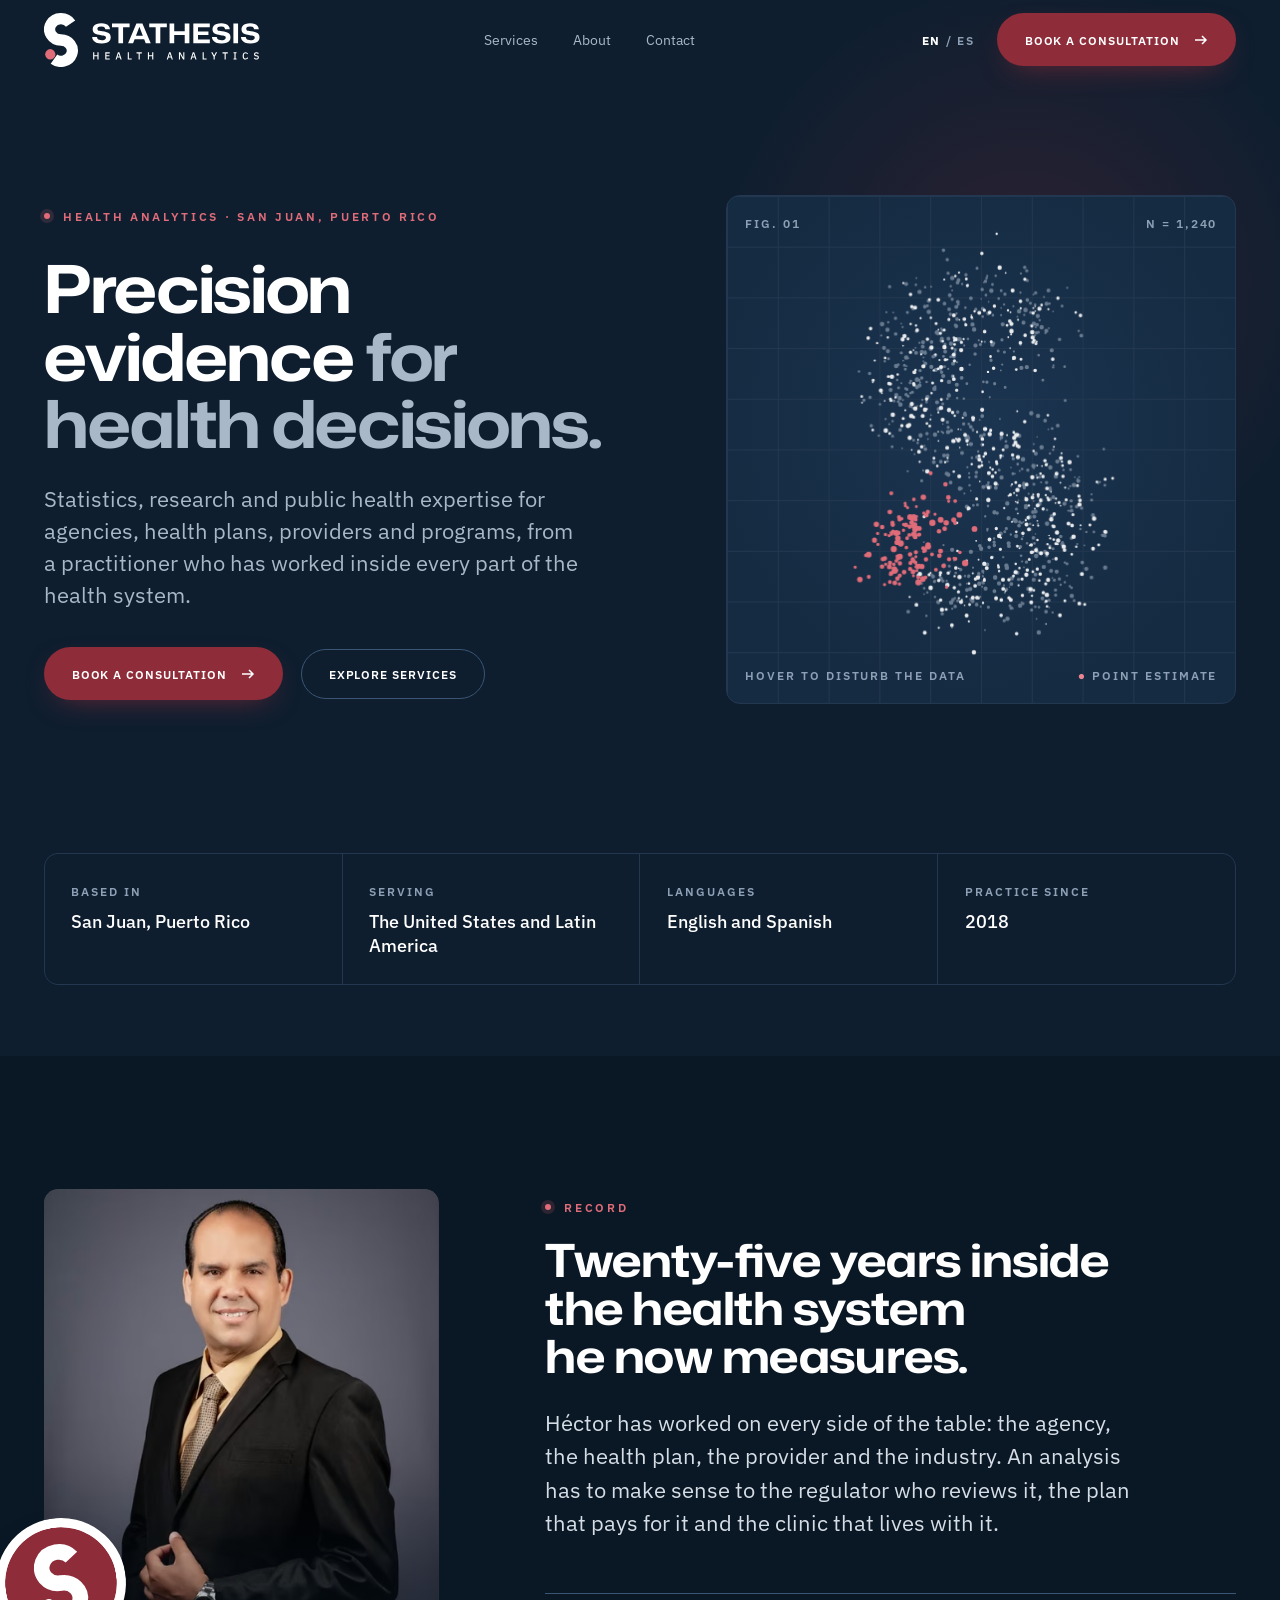
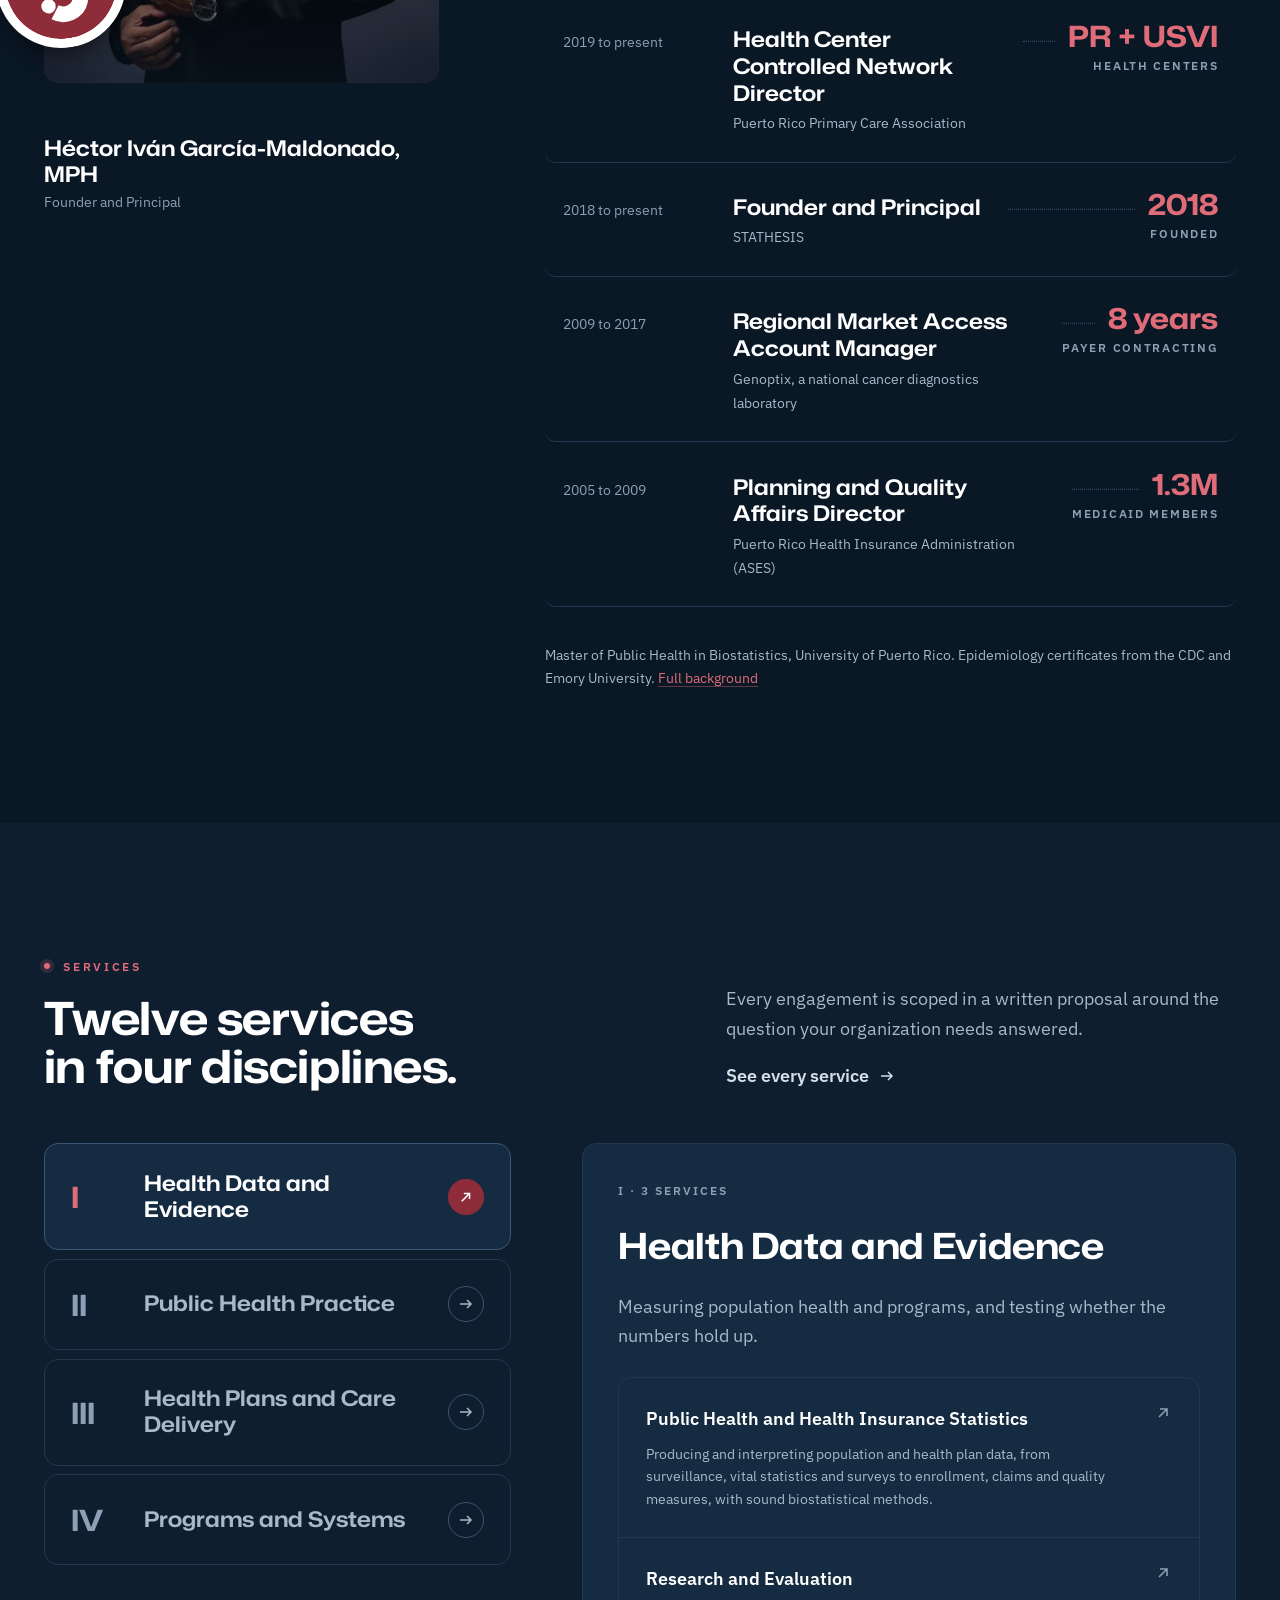
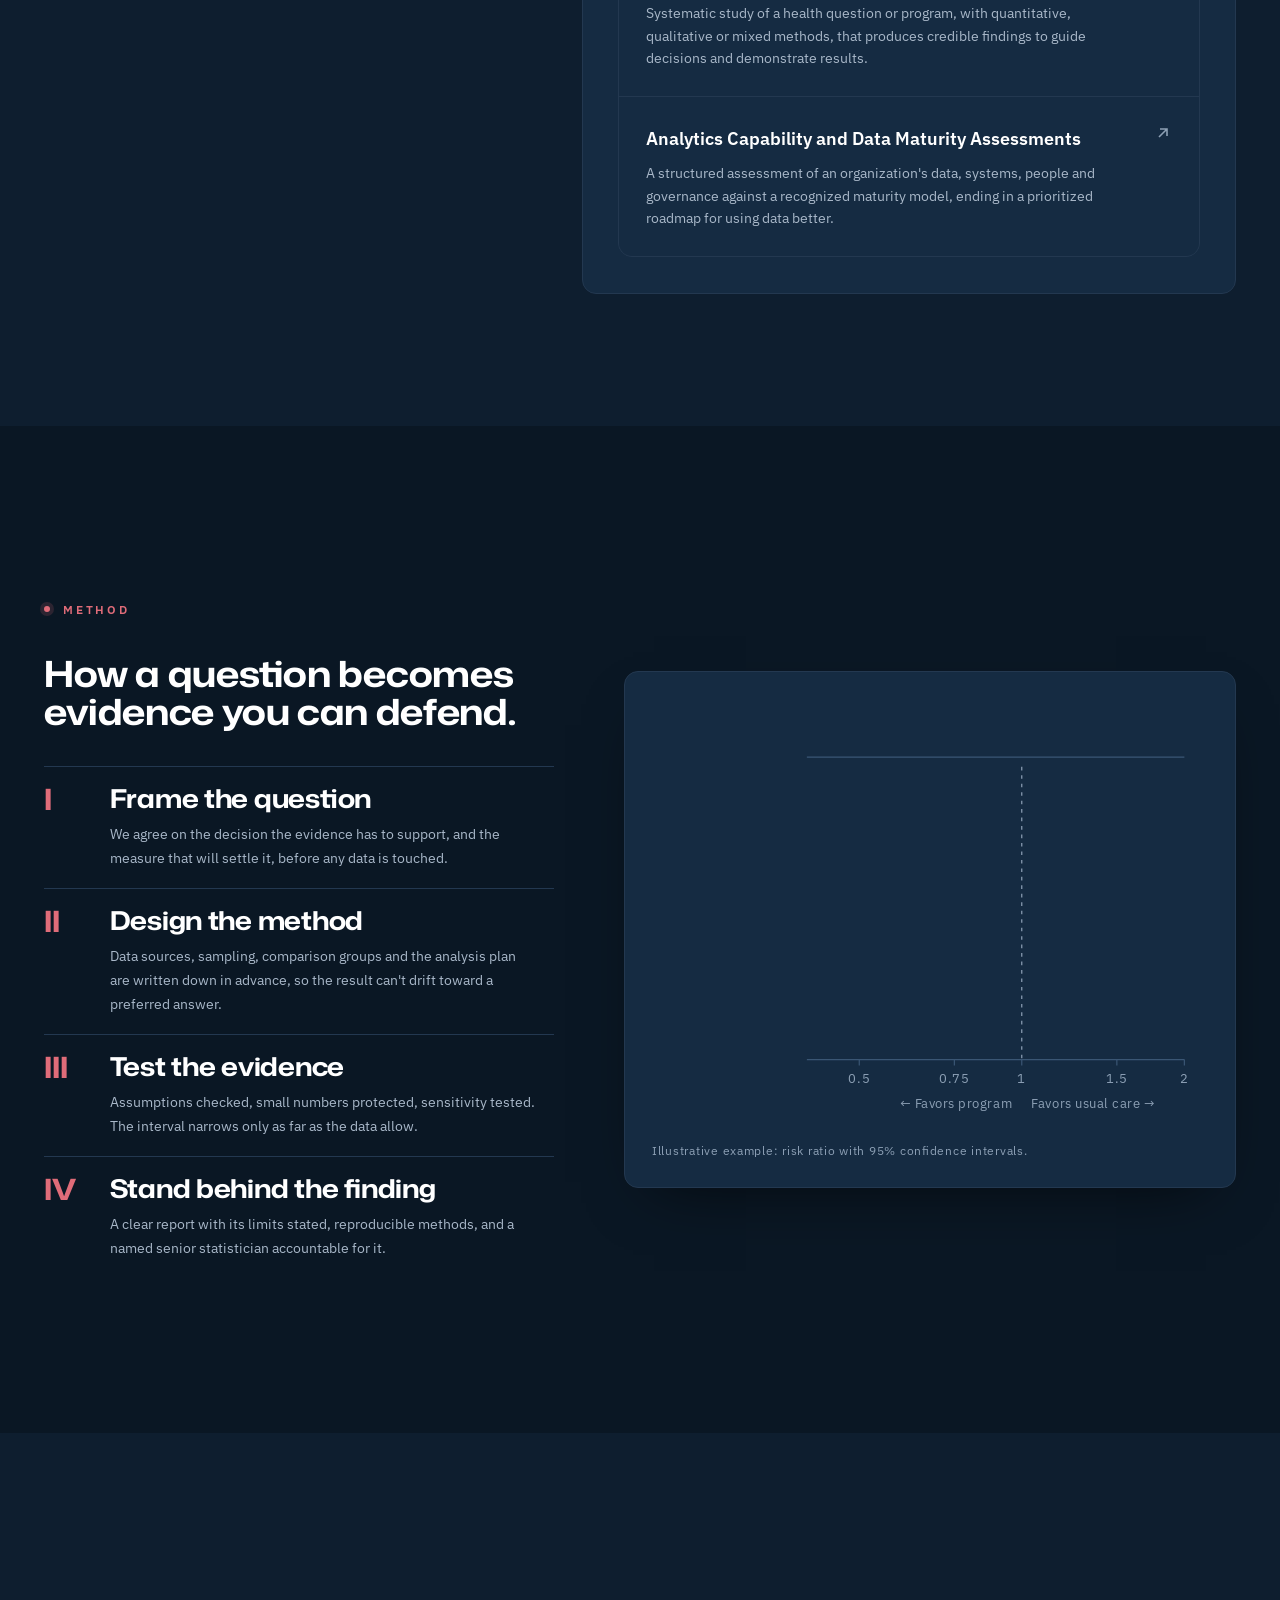
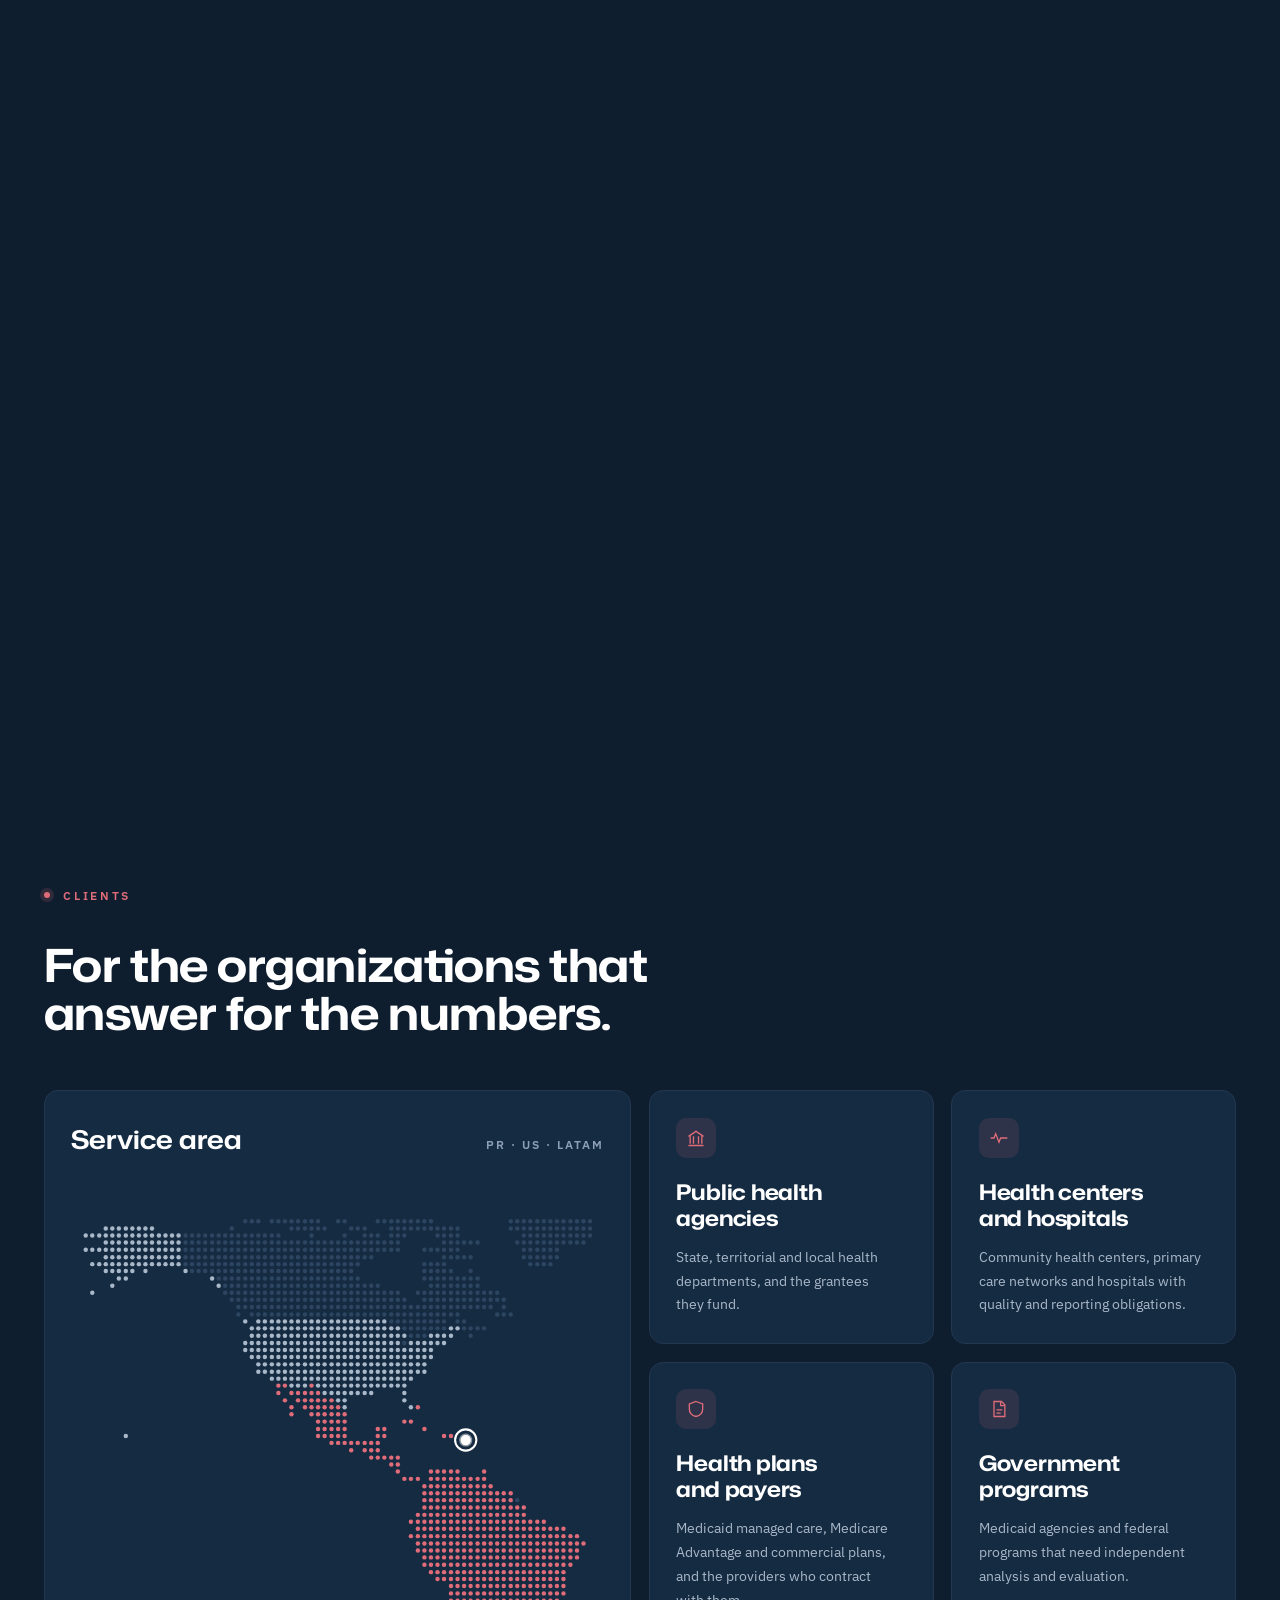
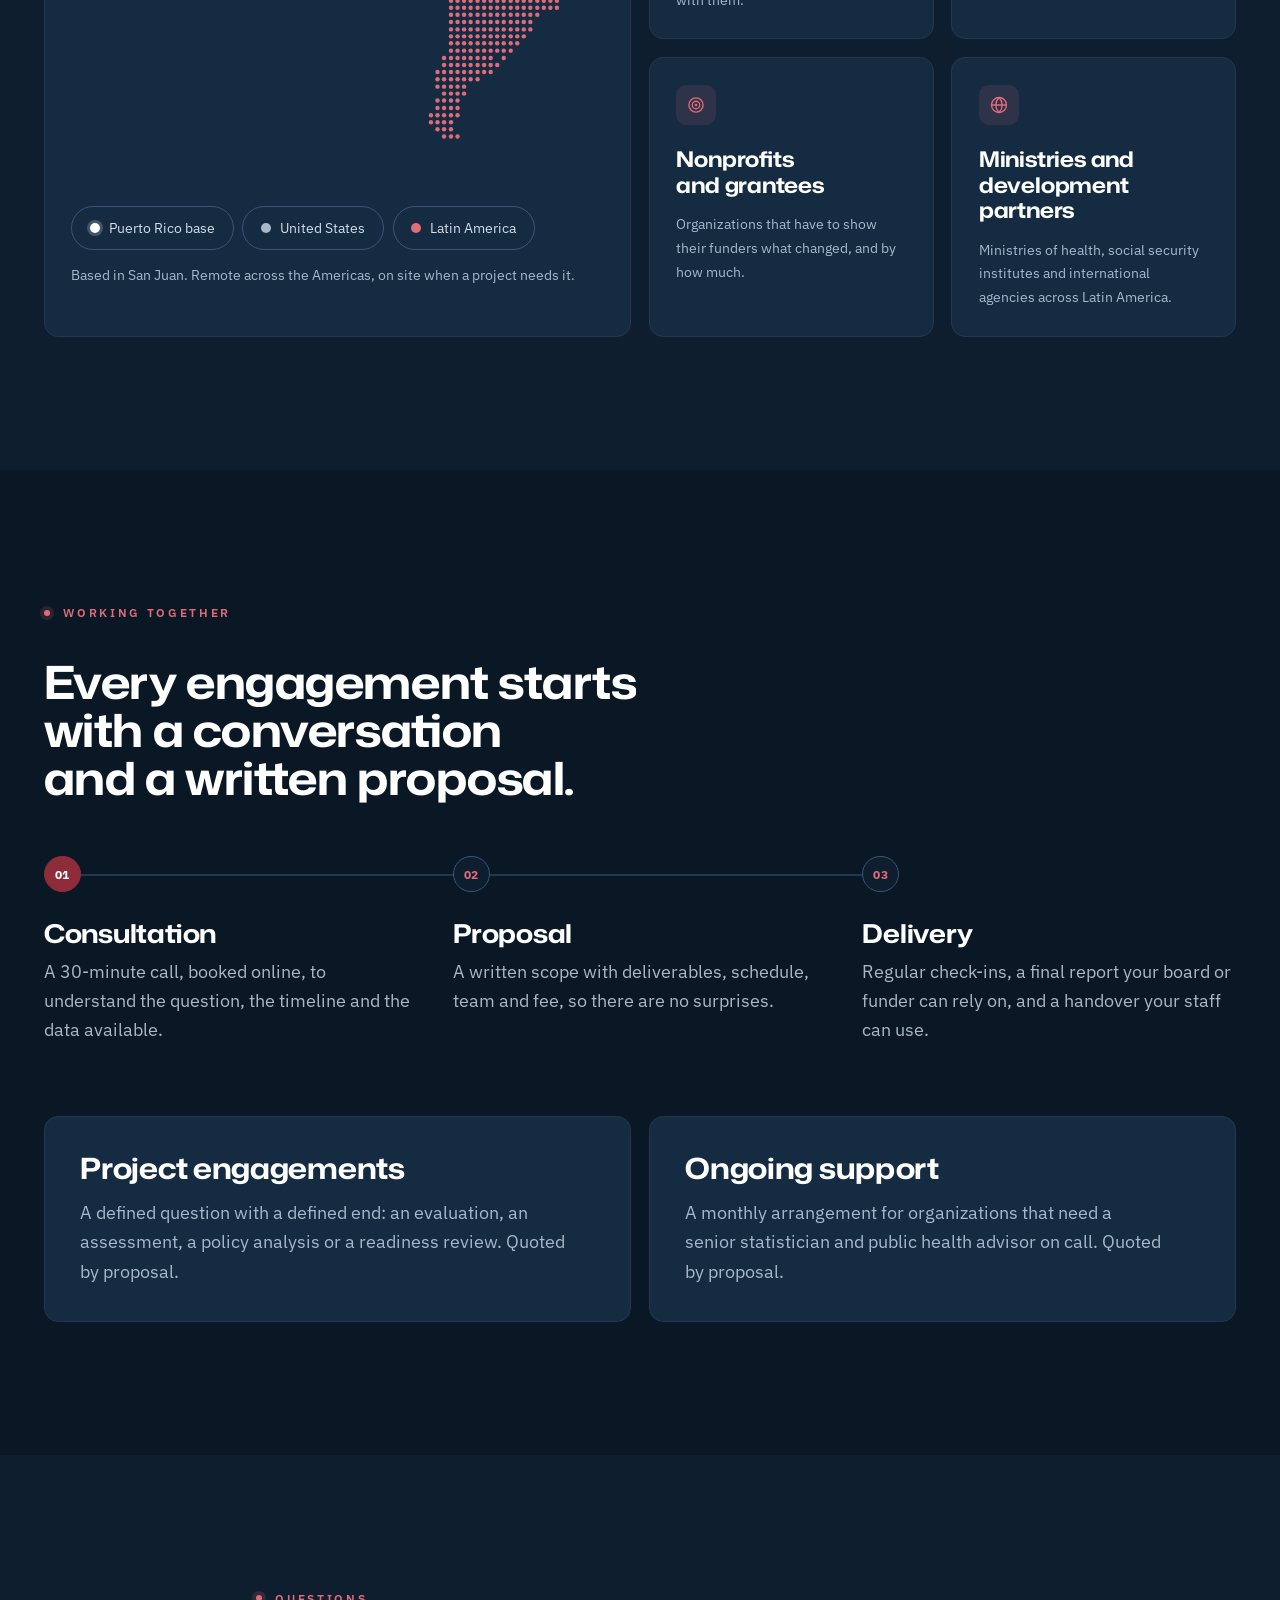
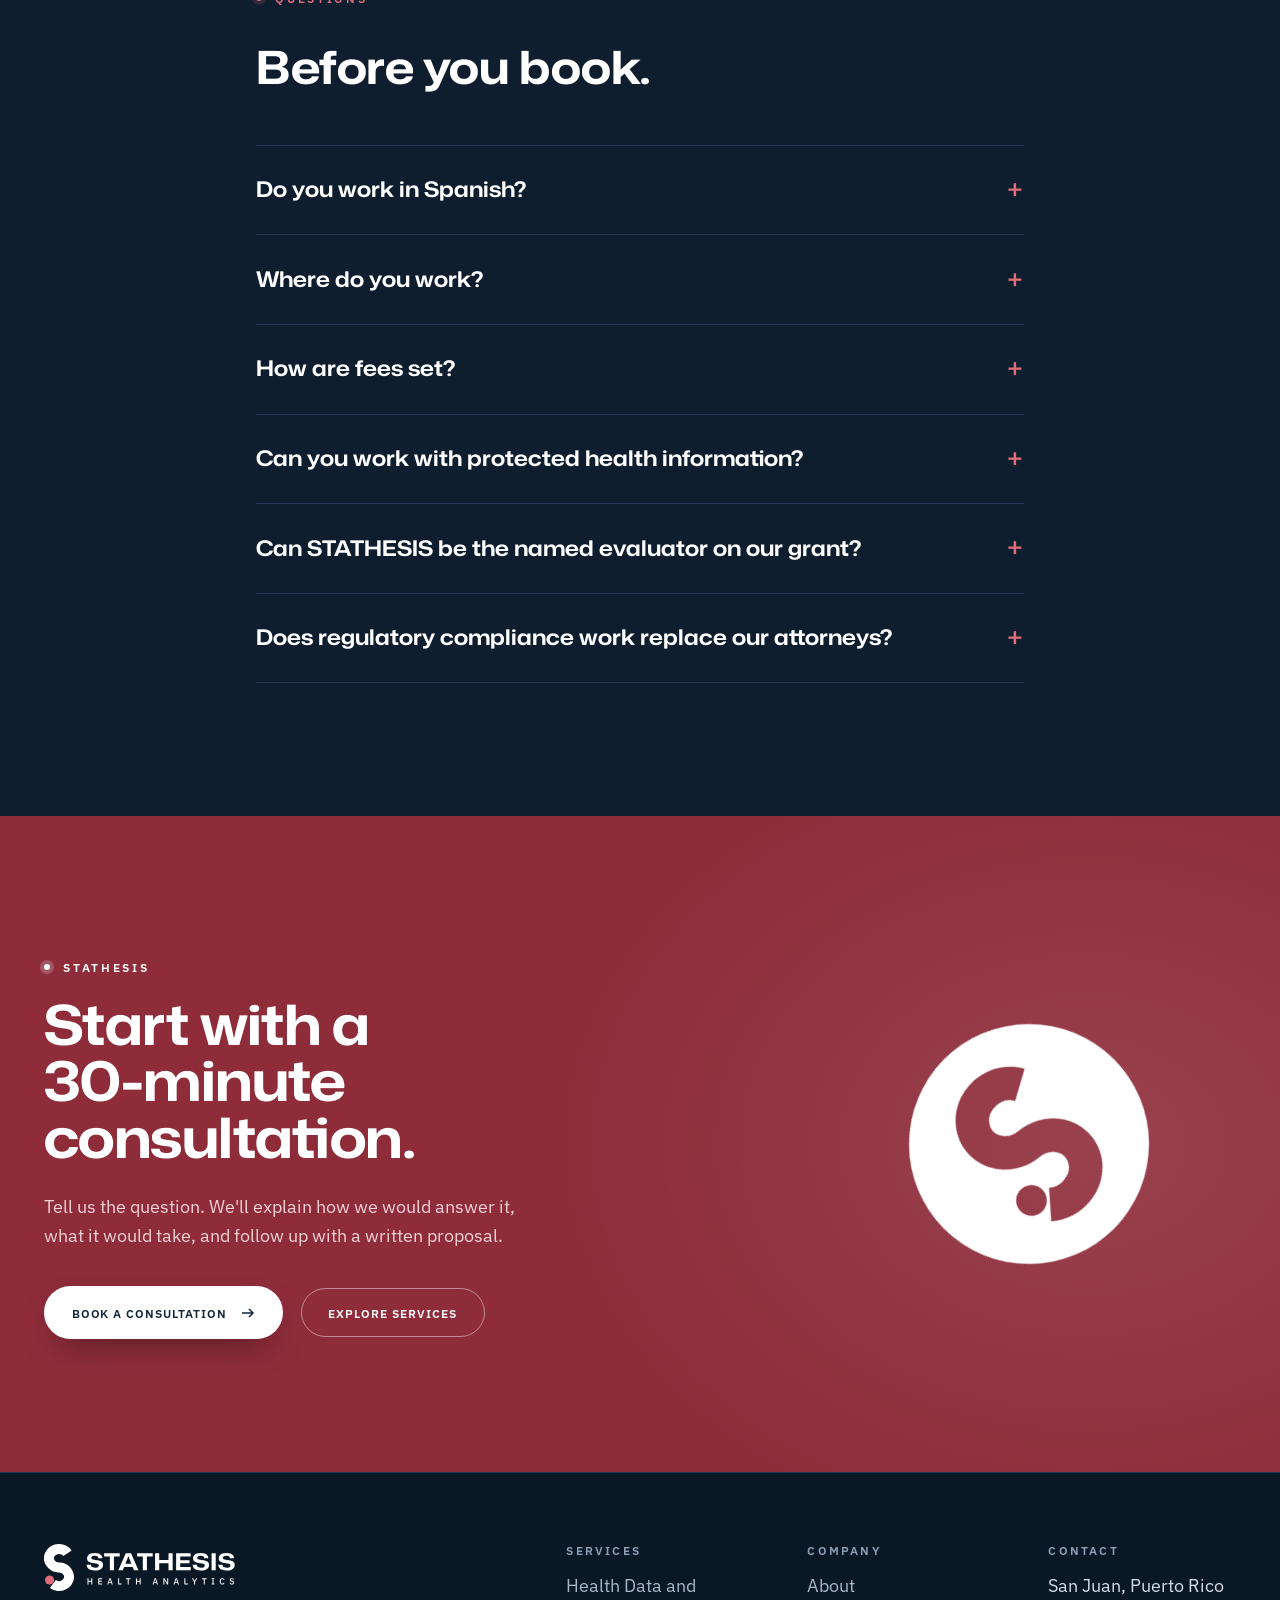
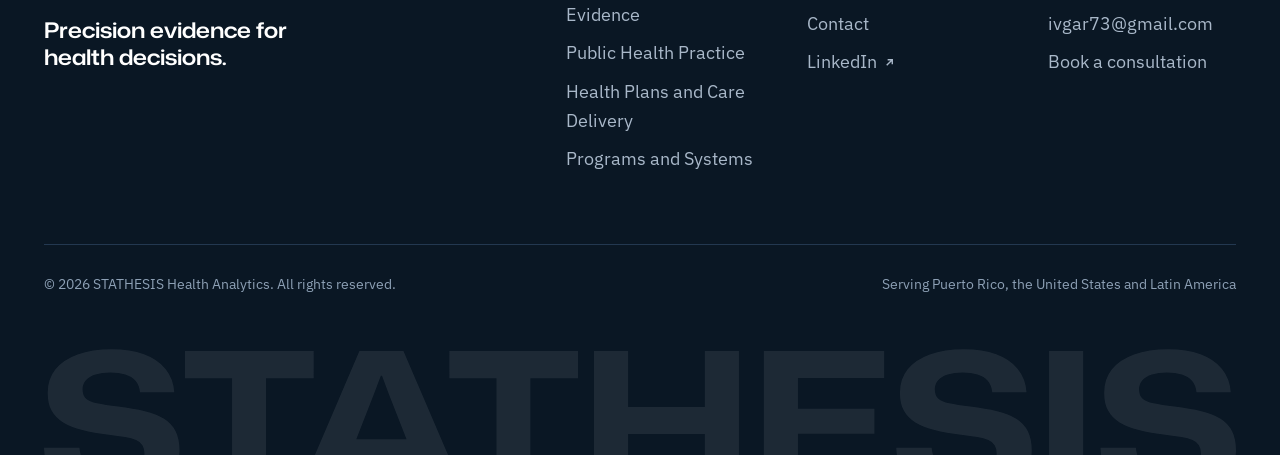
==== commit 7e72eb60: "Phone fixes: fit the forest plot question, hide the hover hint on touch screens Co-Authored-By: Clau" ====
--- a/index.html
+++ b/index.html
@@ -21,9 +21,9 @@
 <link rel="apple-touch-icon" href="/apple-touch-icon.png">
 <link rel="preload" href="/fonts/monasans-vf.woff2" as="font" type="font/woff2" crossorigin>
 <link rel="preload" href="/fonts/ibmplexsans-vf.woff2" as="font" type="font/woff2" crossorigin>
-<link rel="stylesheet" href="/css/tokens.css?v=20261006t">
-<link rel="stylesheet" href="/css/base.css?v=20261006t">
-<link rel="stylesheet" href="/css/site.css?v=20261006t">
+<link rel="stylesheet" href="/css/tokens.css?v=20261006x">
+<link rel="stylesheet" href="/css/base.css?v=20261006x">
+<link rel="stylesheet" href="/css/site.css?v=20261006x">
 <script type="application/ld+json">{"@context": "https://schema.org", "@type": "ProfessionalService", "name": "STATHESIS Health Analytics", "url": "https://stathesis.com/", "logo": "https://stathesis.com/icon-512.png", "image": "https://stathesis.com/img/og.jpg", "description": "Public health statistics, research, policy and health systems consulting from San Juan, Puerto Rico, for agencies, health plans and providers across the United States and Latin America. In English and Spanish.", "slogan": "Precision evidence for health decisions.", "foundingDate": "2018", "founder": {"@type": "Person", "name": "Héctor Iván García-Maldonado", "honorificSuffix": "MPH", "jobTitle": "Founder and Principal", "sameAs": ["https://www.linkedin.com/in/hector-ivan-garcia-maldonado-5985528/"]}, "address": {"@type": "PostalAddress", "addressLocality": "San Juan", "addressRegion": "PR", "addressCountry": "US"}, "areaServed": ["Puerto Rico", "United States Virgin Islands", "United States", "Latin America"], "availableLanguage": ["English", "Spanish"], "email": "ivgar73@gmail.com", "knowsAbout": ["Public Health and Health Insurance Statistics", "Research and Evaluation", "Analytics Capability and Data Maturity Assessments", "Technical Assistance in Public Health", "Health Policy Analysis", "Emergency Preparedness and Response", "Payer Strategy and Market Access", "Clinical Pathways", "Regulatory Compliance", "Strategic Planning and Program Development", "Project Management", "Health Information Technology and Interoperability"], "sameAs": ["https://www.linkedin.com/in/hector-ivan-garcia-maldonado-5985528/"]}</script>
 </head>
 <body>
@@ -190,9 +190,9 @@
     <div class="giant" aria-hidden="true"><img src="/img/wordmark-giant.svg" width="612" height="75" alt="" loading="lazy"></div>
   </div>
 </footer>
-<script src="/js/motion.js?v=20261006t" defer></script>
+<script src="/js/motion.js?v=20261006x" defer></script>
 <script src="/js/gsap.min.js" defer></script>
 <script src="/js/ScrollTrigger.min.js" defer></script>
-<script src="/js/site.js?v=20261006t" defer></script>
+<script src="/js/site.js?v=20261006x" defer></script>
 </body>
 </html>
--- a/css/site.css
+++ b/css/site.css
@@ -87,6 +87,8 @@
 .fig-label.tl { top: var(--space-s); left: var(--space-s); } .fig-label.tr { top: var(--space-s); right: var(--space-s); }
 .fig-label.bl { bottom: var(--space-s); left: var(--space-s); } .fig-label.br { bottom: var(--space-s); right: var(--space-s); }
 .fig-label b { color: var(--rose-hi); font-weight: var(--weight-strong); }
+/* The hover hint means nothing on touch screens, and in Spanish it collides with the legend at phone width. */
+@media (hover: none), (max-width: 30rem) { .fig-label.bl { display: none; } }
 .facts { margin-top: var(--space-2xl); grid-template-columns: repeat(2, minmax(0, 1fr)); }
 @media (min-width: 60rem) { .facts { grid-template-columns: repeat(4, minmax(0, 1fr)); } }
 .fact { padding: var(--space-m); display: grid; gap: var(--space-2xs); align-content: start; }
@@ -177,7 +179,7 @@
 .plot .est { fill: var(--ink); }
 .plot .pooled { fill: var(--rose); }
 .plot text { font-family: var(--font-body); font-size: 11px; fill: var(--dim); letter-spacing: 0.04em; }
-.plot .title { font-family: var(--font-display); font-stretch: var(--stretch-display); font-size: 15px; fill: var(--ink); letter-spacing: -0.01em; font-weight: 650; }
+.plot .title { font-family: var(--font-display); font-stretch: 100%; font-size: 15px; fill: var(--ink); letter-spacing: -0.01em; font-weight: 650; }
 .plot .pooled-g text { fill: var(--ink) !important; }
 .plot-caption { margin-top: var(--space-s); font-size: var(--step--2); color: var(--dim); letter-spacing: 0.06em; }
 
@@ -359,7 +361,7 @@
   .portrait figcaption { margin-top: var(--space-2xl); }
   .plot { padding: var(--space-s); }
   .plot text { font-size: 19px; }
-  .plot .title { font-size: 20px; }
+  .plot .title { font-size: 18px; }
   .plot .dir { font-size: 15px; }
   .disc-tab { grid-template-columns: 2.6rem minmax(0, 1fr) auto; padding: var(--space-s); }
   .fig-label { font-size: 0.62rem; }
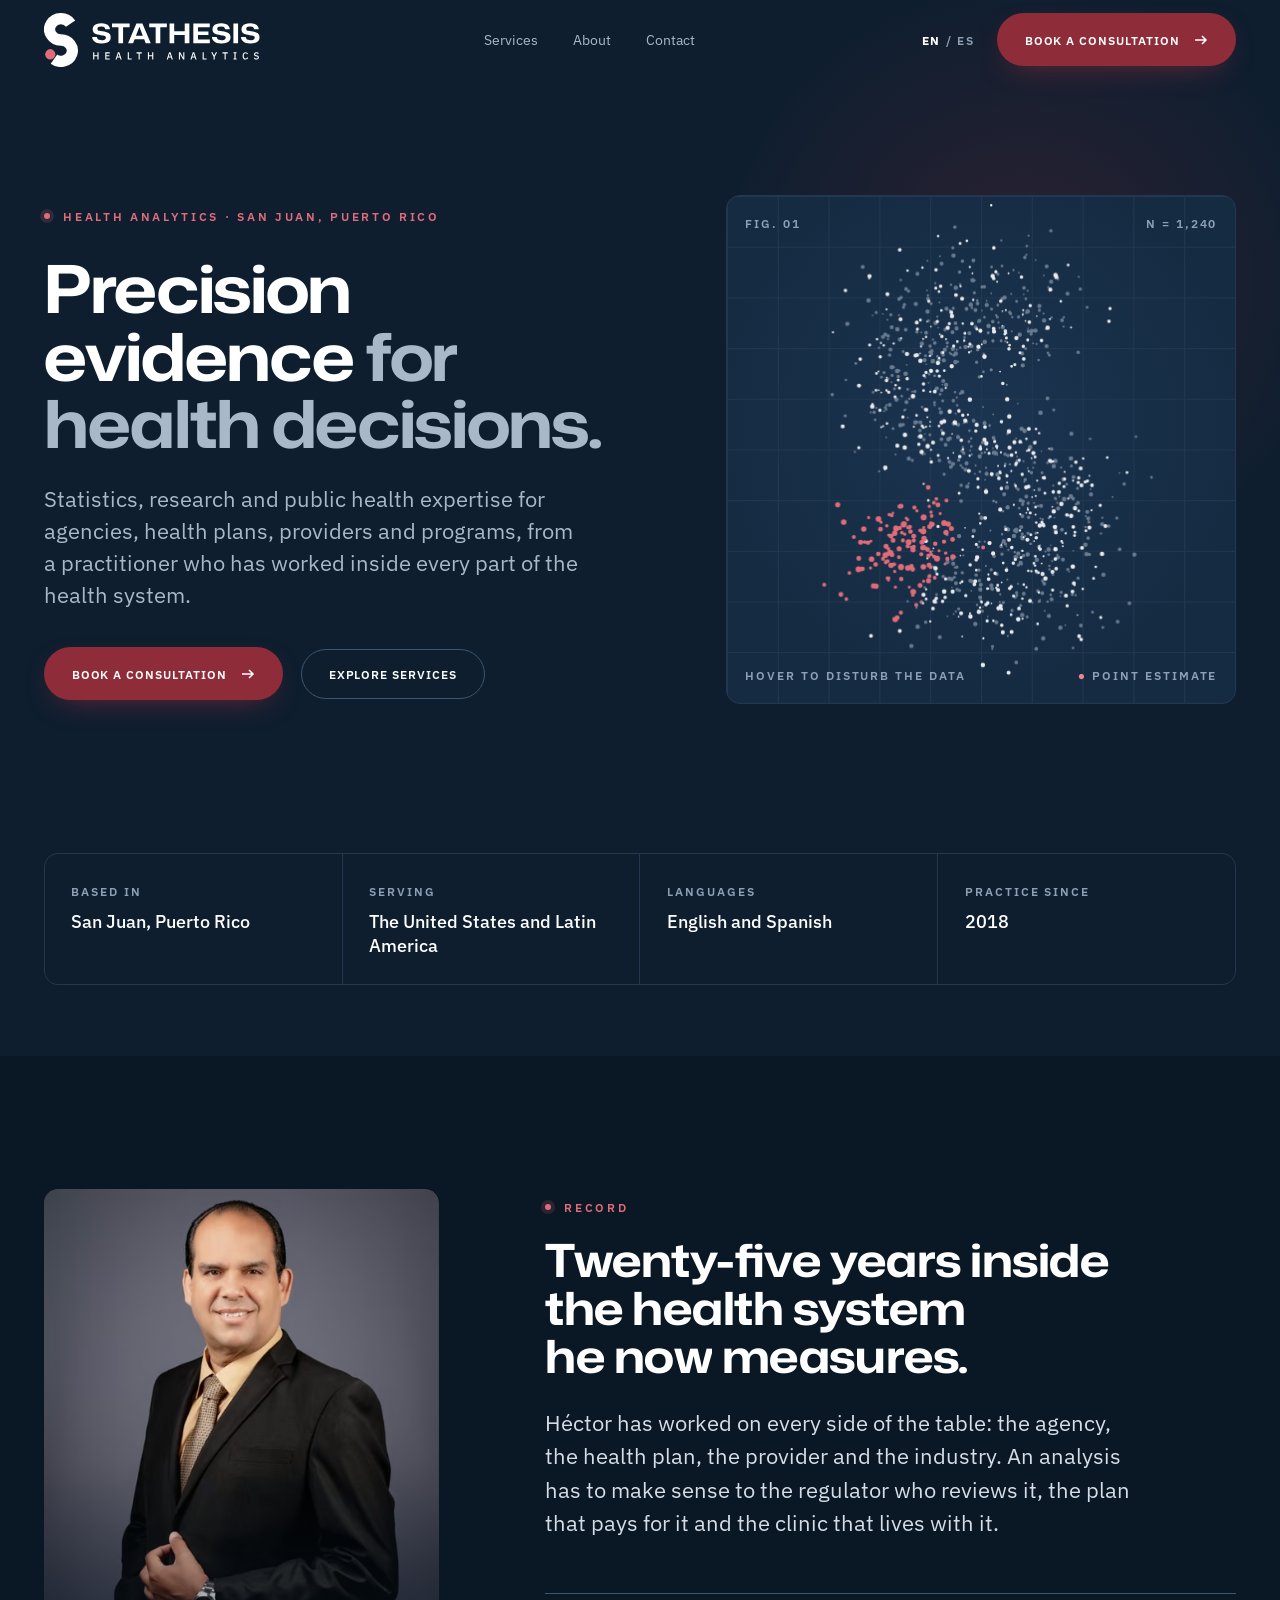
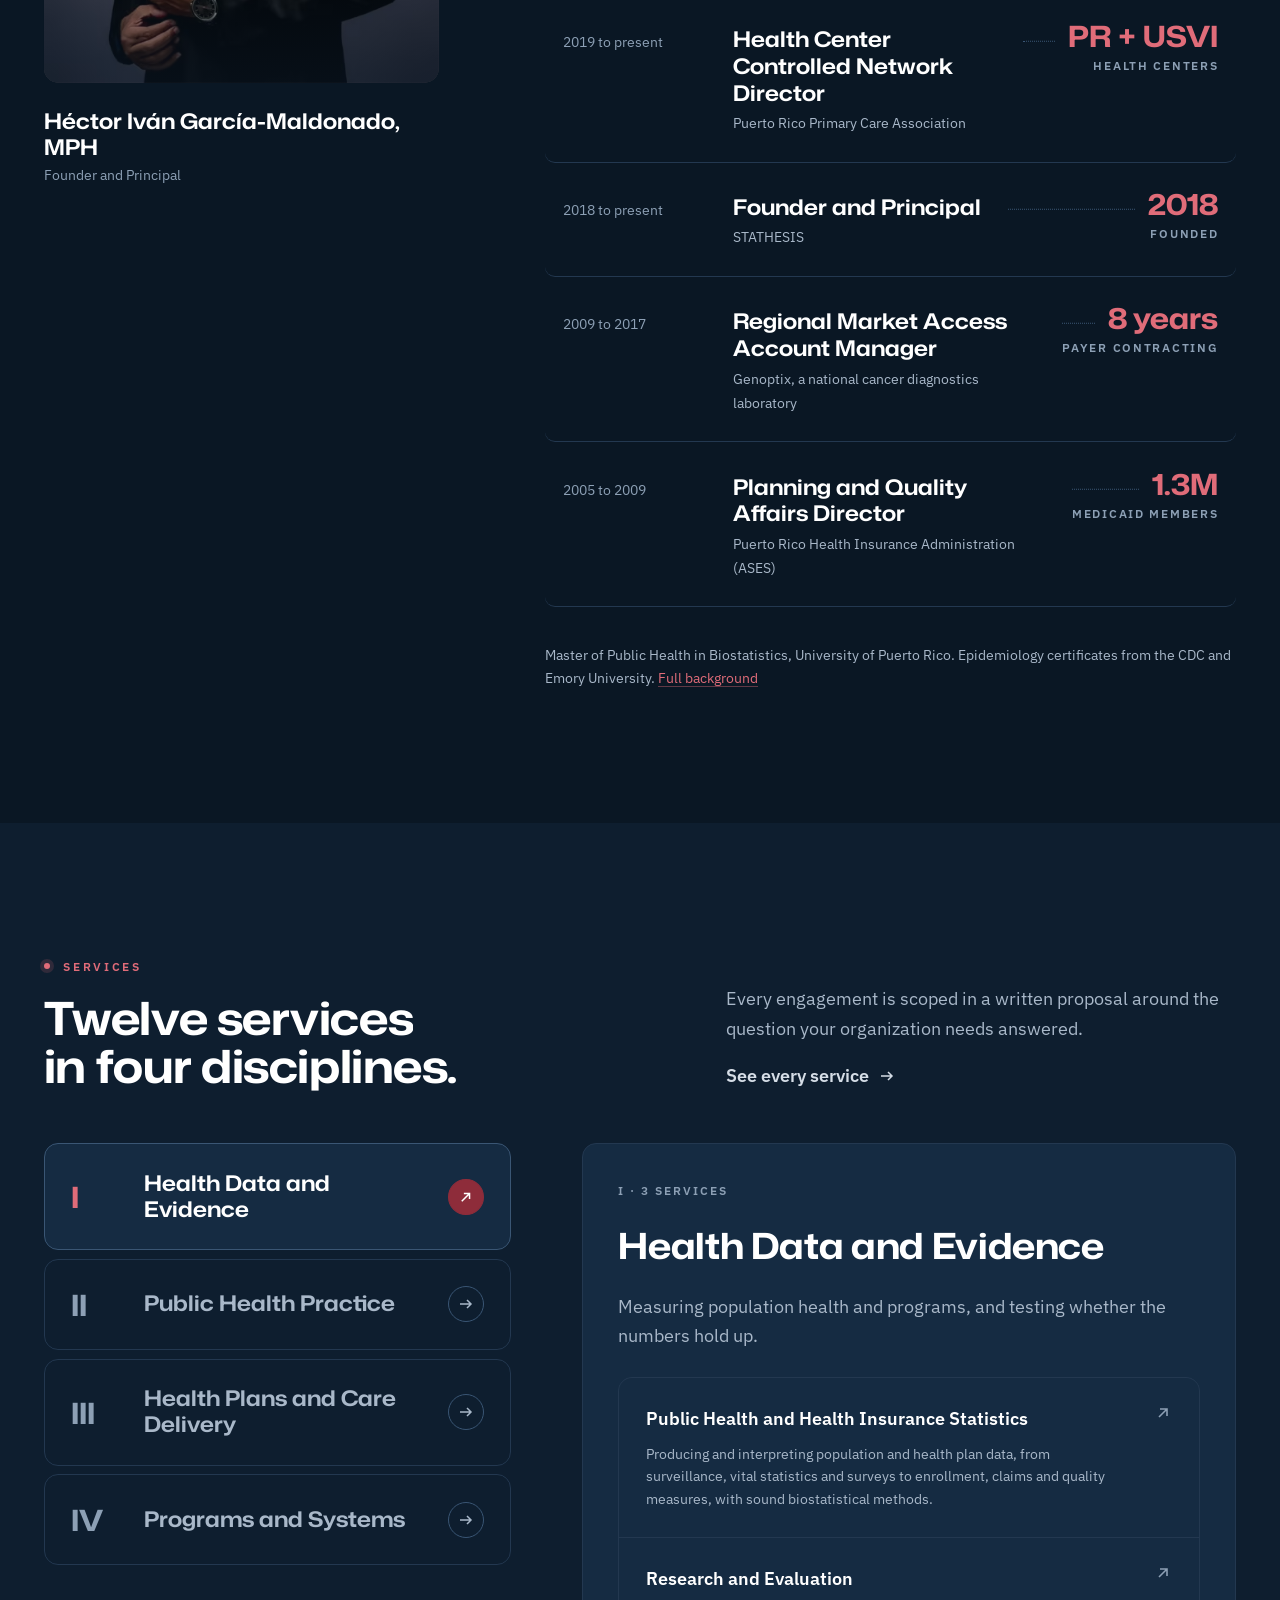
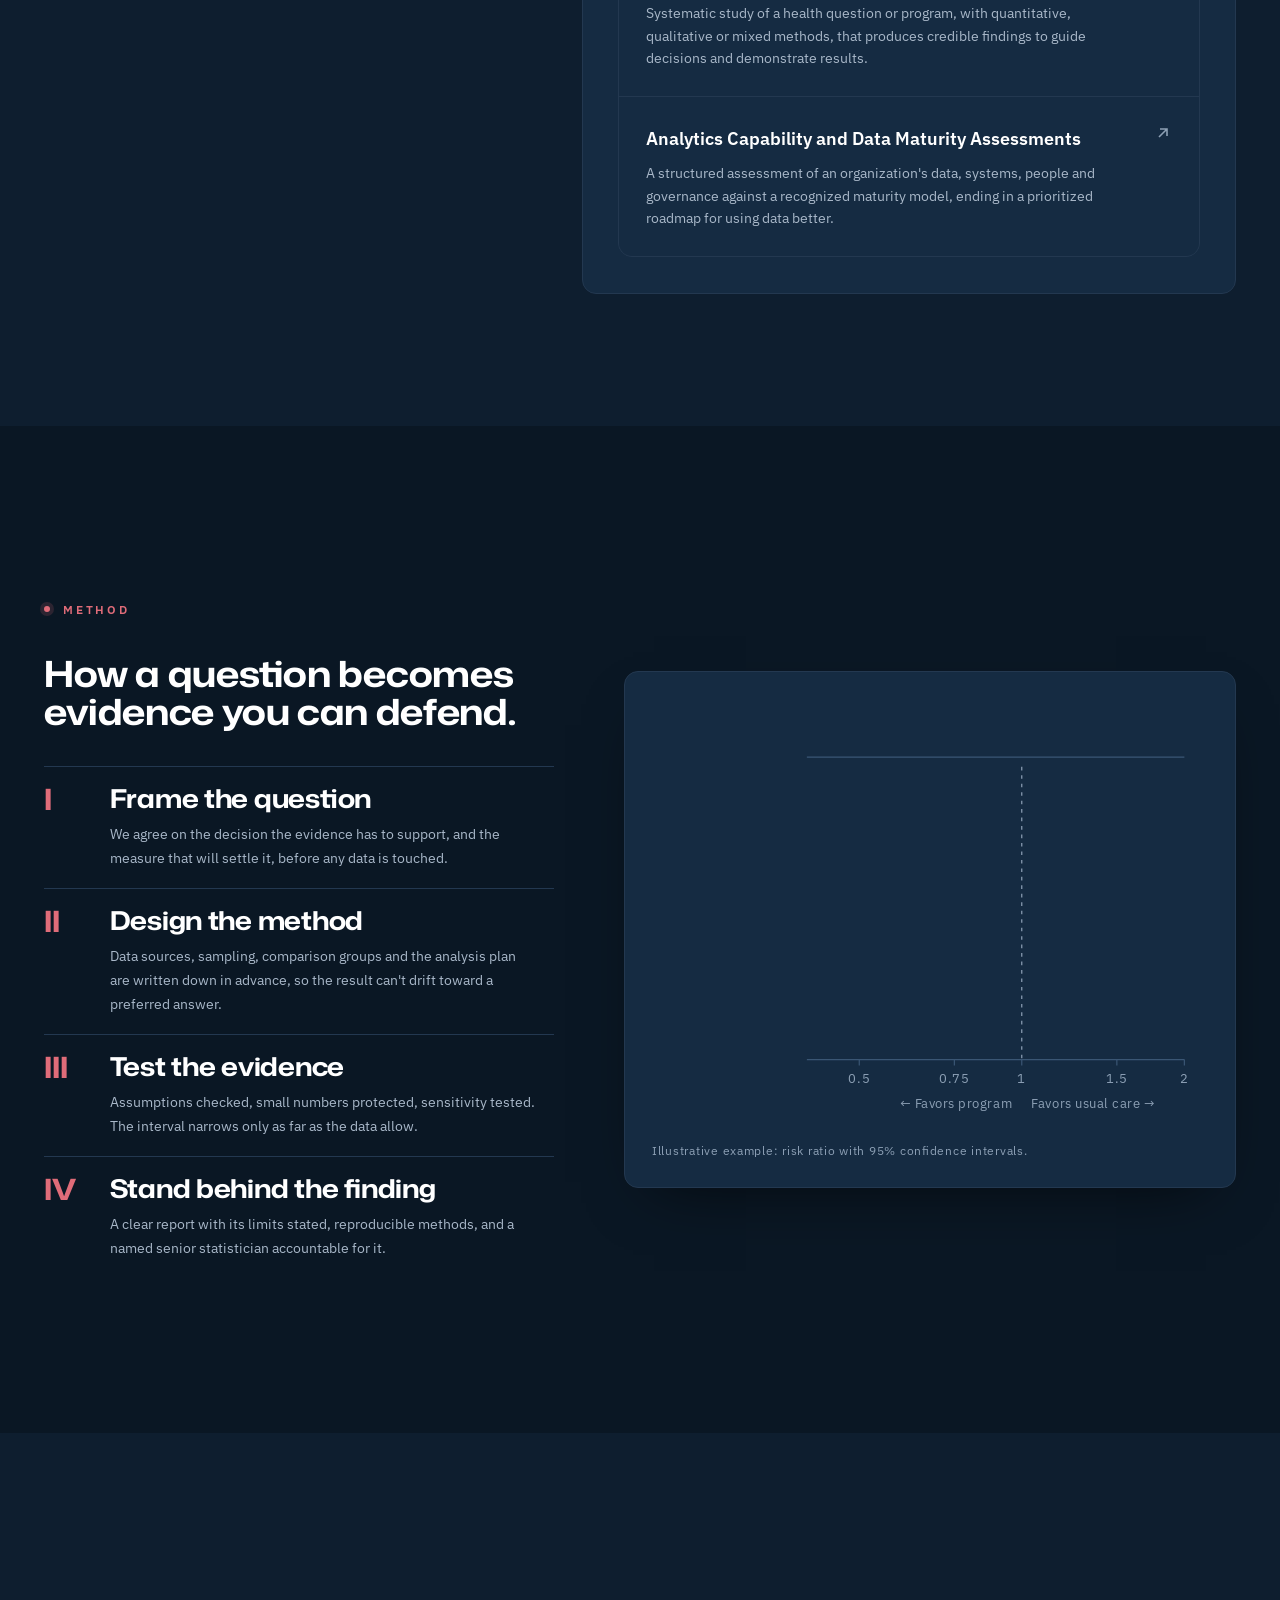
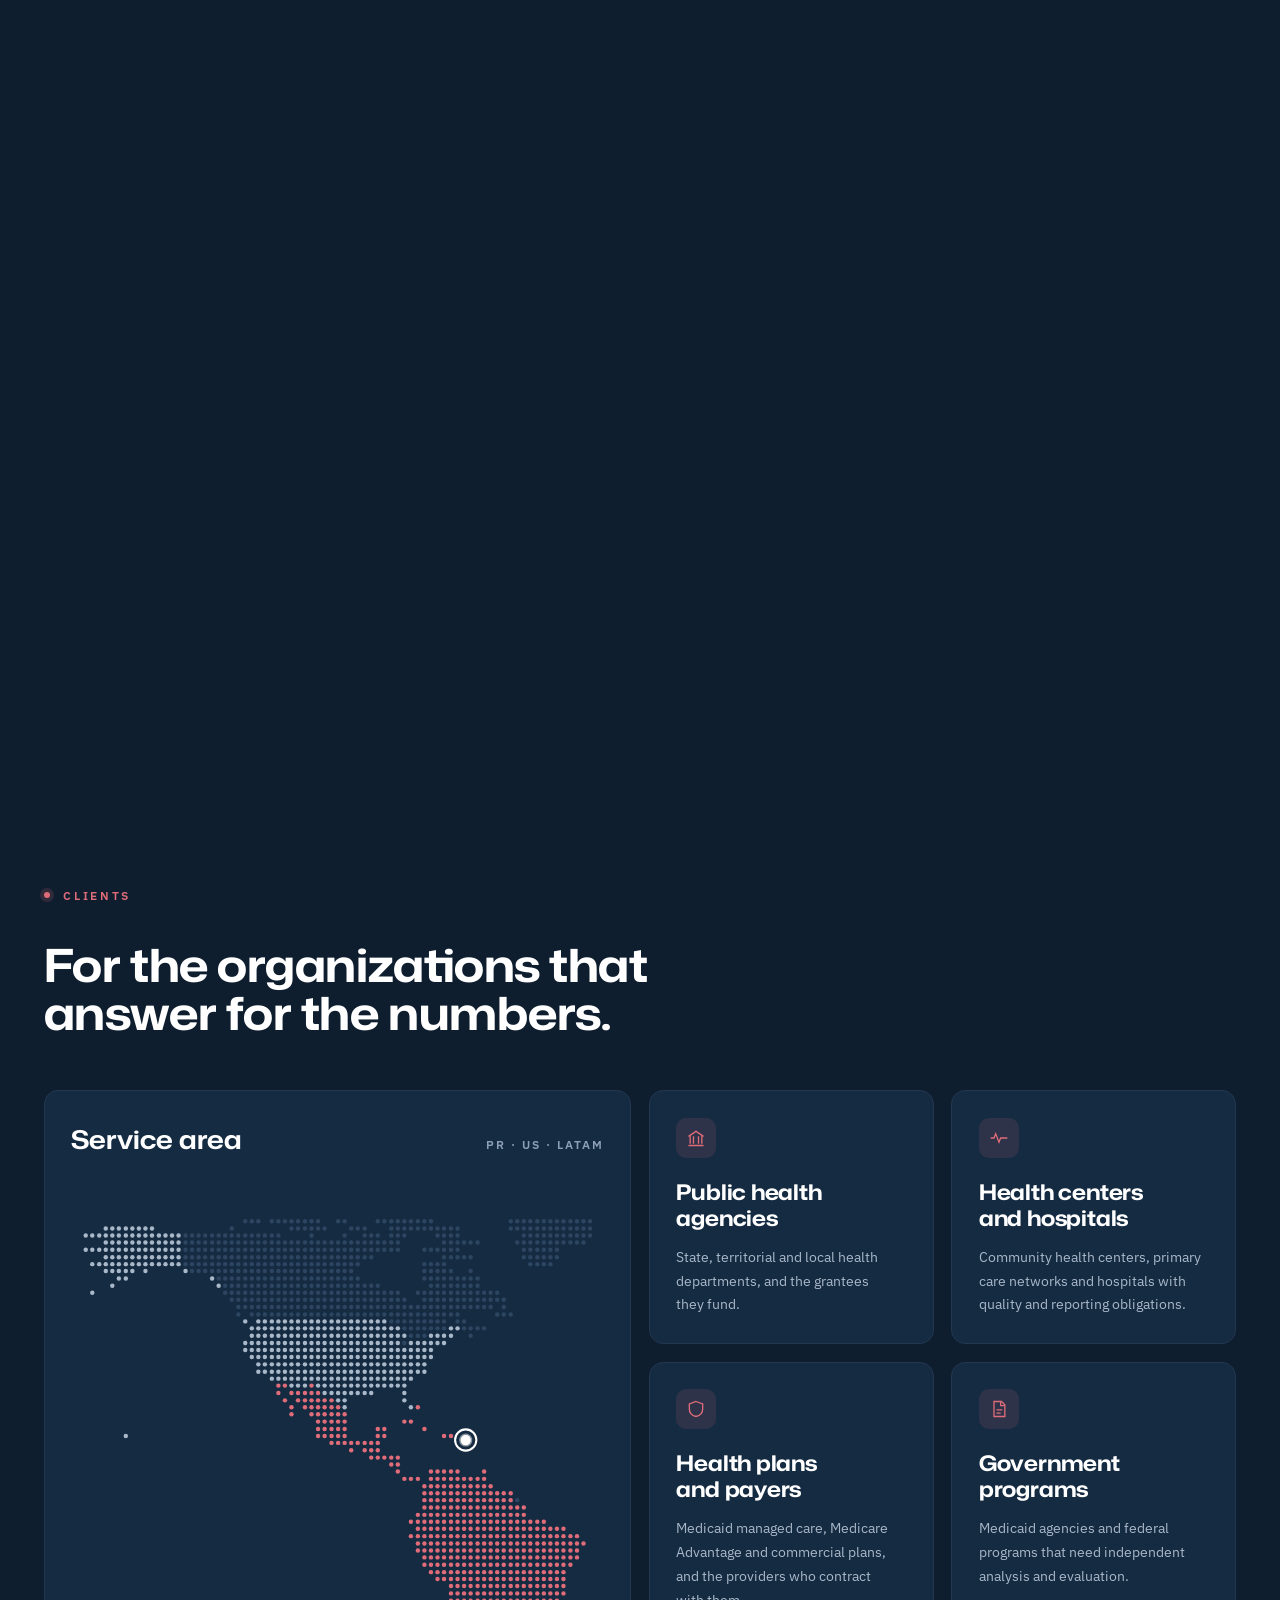
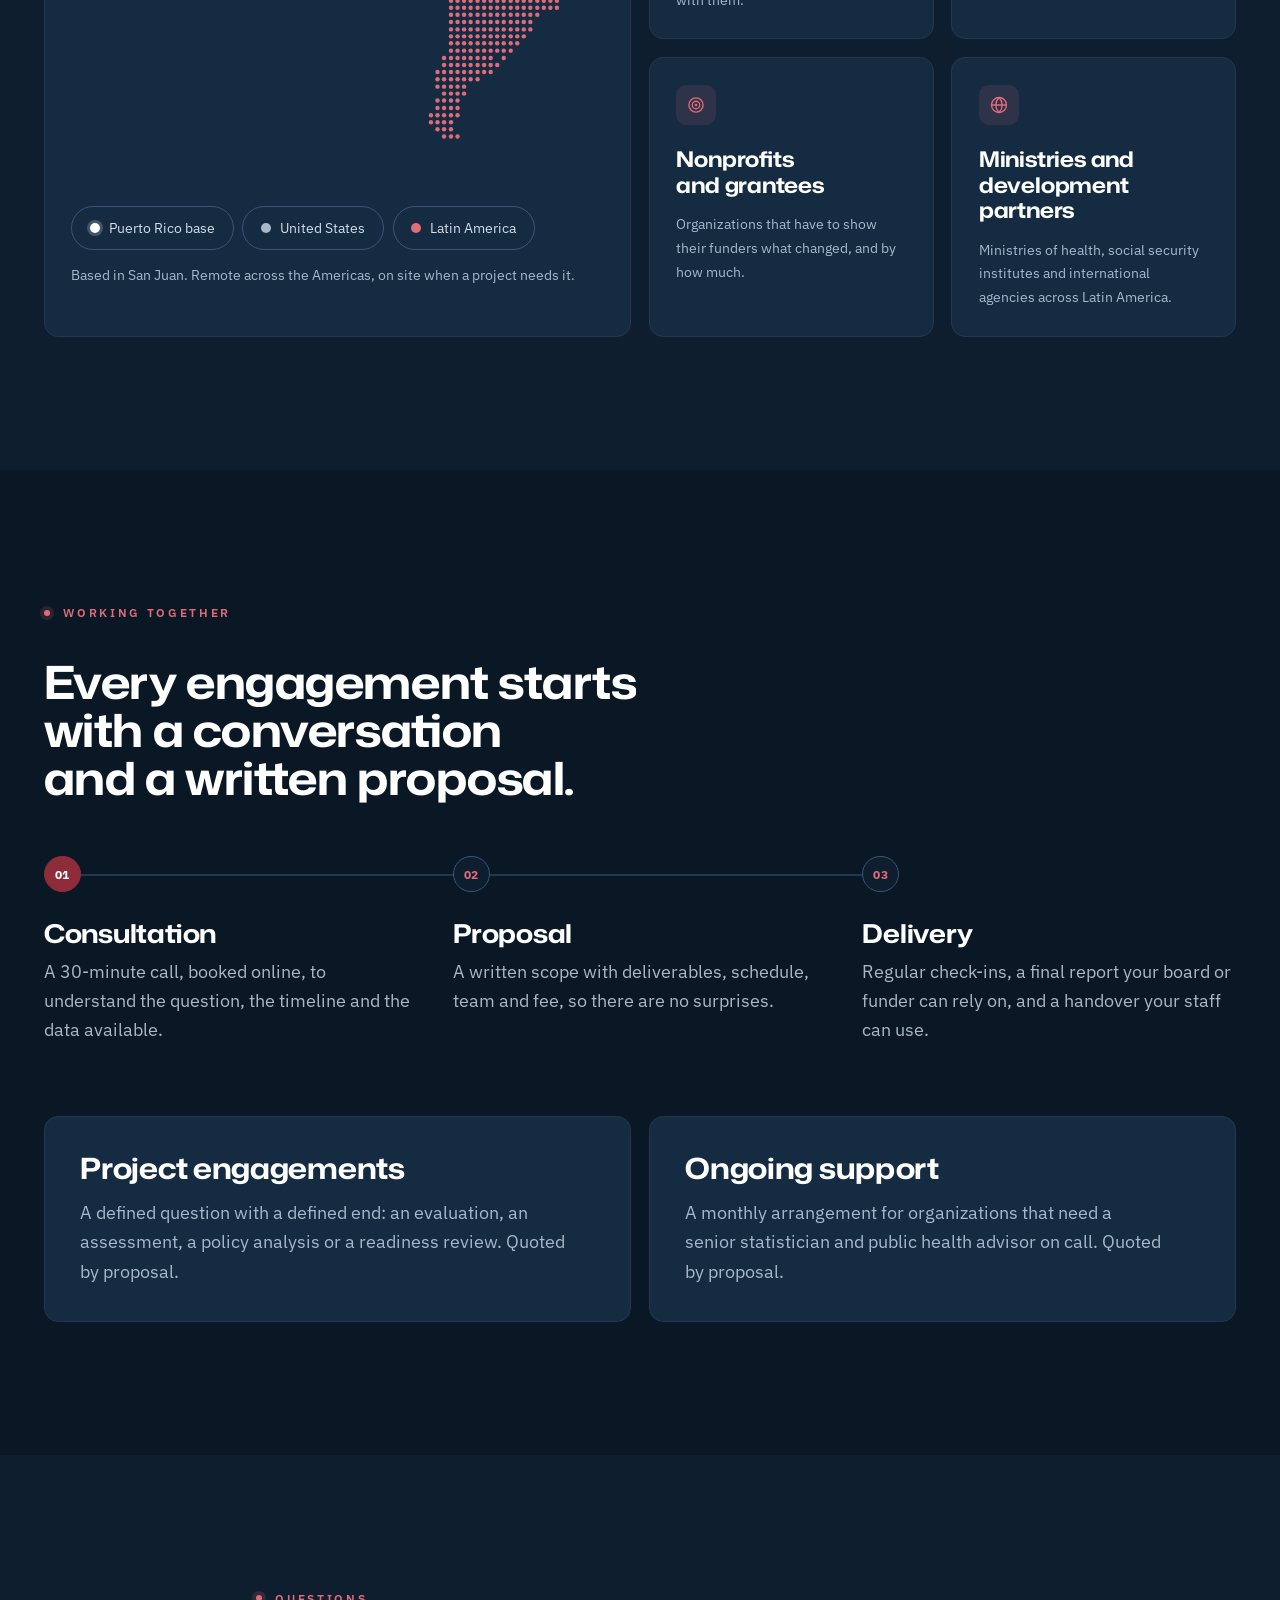
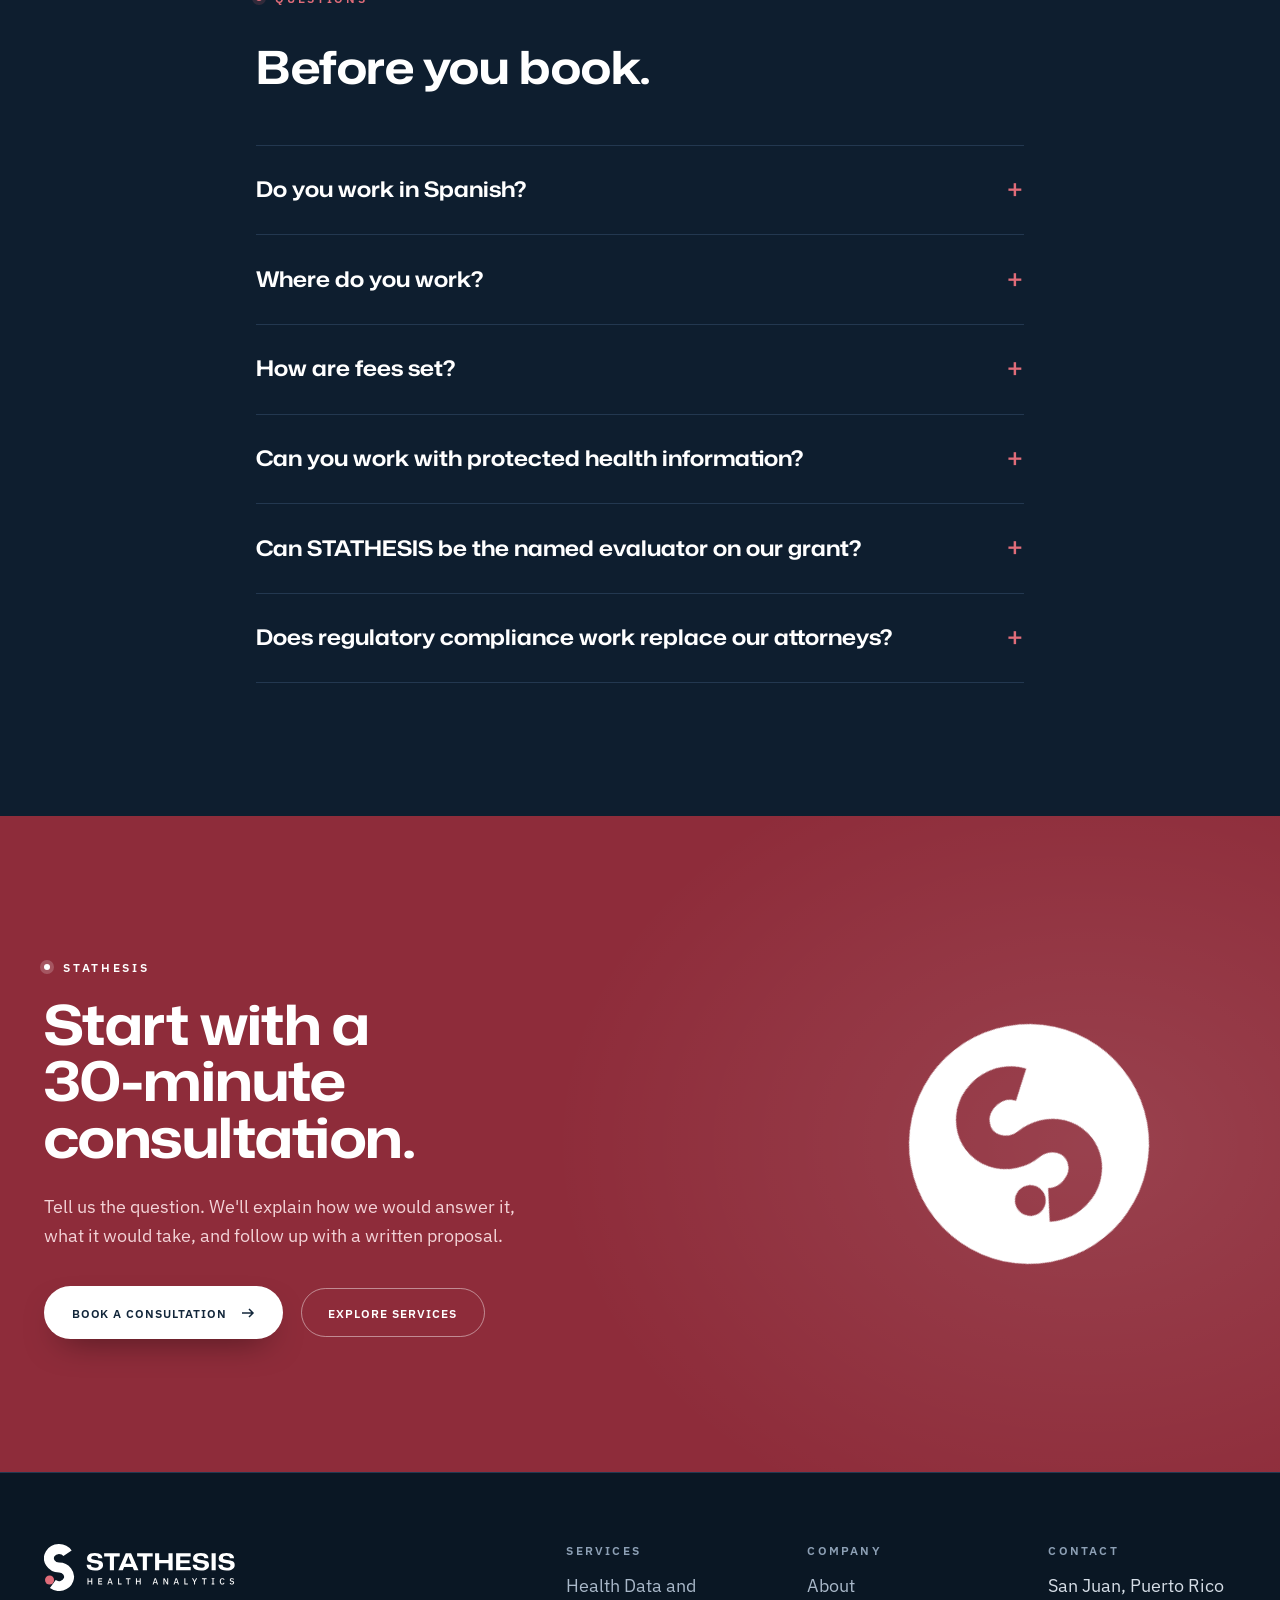
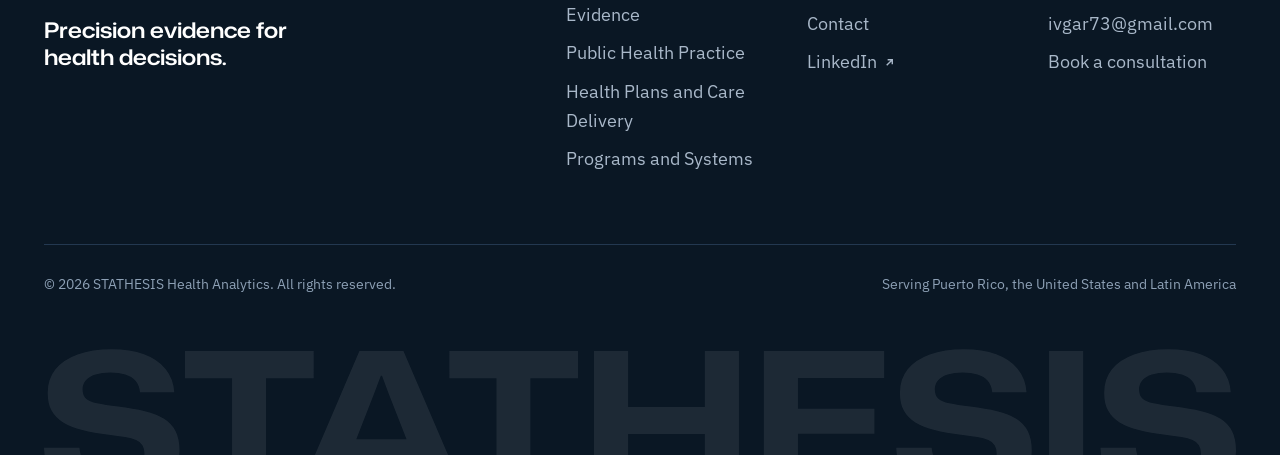
==== commit b4474264: "Cleaner, larger portrait (2x upscale, background only cleaned); remove the Seal from the portrait an" ====
--- a/index.html
+++ b/index.html
@@ -21,9 +21,9 @@
 <link rel="apple-touch-icon" href="/apple-touch-icon.png">
 <link rel="preload" href="/fonts/monasans-vf.woff2" as="font" type="font/woff2" crossorigin>
 <link rel="preload" href="/fonts/ibmplexsans-vf.woff2" as="font" type="font/woff2" crossorigin>
-<link rel="stylesheet" href="/css/tokens.css?v=20261006x">
-<link rel="stylesheet" href="/css/base.css?v=20261006x">
-<link rel="stylesheet" href="/css/site.css?v=20261006x">
+<link rel="stylesheet" href="/css/tokens.css?v=20261006z">
+<link rel="stylesheet" href="/css/base.css?v=20261006z">
+<link rel="stylesheet" href="/css/site.css?v=20261006z">
 <script type="application/ld+json">{"@context": "https://schema.org", "@type": "ProfessionalService", "name": "STATHESIS Health Analytics", "url": "https://stathesis.com/", "logo": "https://stathesis.com/icon-512.png", "image": "https://stathesis.com/img/og.jpg", "description": "Public health statistics, research, policy and health systems consulting from San Juan, Puerto Rico, for agencies, health plans and providers across the United States and Latin America. In English and Spanish.", "slogan": "Precision evidence for health decisions.", "foundingDate": "2018", "founder": {"@type": "Person", "name": "Héctor Iván García-Maldonado", "honorificSuffix": "MPH", "jobTitle": "Founder and Principal", "sameAs": ["https://www.linkedin.com/in/hector-ivan-garcia-maldonado-5985528/"]}, "address": {"@type": "PostalAddress", "addressLocality": "San Juan", "addressRegion": "PR", "addressCountry": "US"}, "areaServed": ["Puerto Rico", "United States Virgin Islands", "United States", "Latin America"], "availableLanguage": ["English", "Spanish"], "email": "ivgar73@gmail.com", "knowsAbout": ["Public Health and Health Insurance Statistics", "Research and Evaluation", "Analytics Capability and Data Maturity Assessments", "Technical Assistance in Public Health", "Health Policy Analysis", "Emergency Preparedness and Response", "Payer Strategy and Market Access", "Clinical Pathways", "Regulatory Compliance", "Strategic Planning and Program Development", "Project Management", "Health Information Technology and Interoperability"], "sameAs": ["https://www.linkedin.com/in/hector-ivan-garcia-maldonado-5985528/"]}</script>
 </head>
 <body>
@@ -70,8 +70,7 @@
   <div class="container founder-grid">
     <figure class="portrait">
         <div class="frame">
-          <div class="media" data-reveal><picture><source type="image/avif" srcset="/img/hector-480.avif 480w, /img/hector-640.avif 640w" sizes="(min-width: 60rem) 26rem, 90vw"><source type="image/webp" srcset="/img/hector-480.webp 480w, /img/hector-640.webp 640w" sizes="(min-width: 60rem) 26rem, 90vw"><img src="/img/hector-640.jpg" srcset="/img/hector-480.jpg 480w, /img/hector-640.jpg 640w" sizes="(min-width: 60rem) 26rem, 90vw" width="640" height="800" alt="Héctor Iván García-Maldonado, founder of STATHESIS, in a dark suit and tie" loading="lazy" decoding="async"></picture></div>
-          <div class="stamp" data-stamp aria-hidden="true"><img src="/img/seal-stamp.svg" width="100" height="100" alt=""></div>
+          <div class="media" data-reveal><picture><source type="image/avif" srcset="/img/hector-480.avif 480w, /img/hector-640.avif 640w, /img/hector-960.avif 960w, /img/hector-1280.avif 1280w" sizes="(min-width: 60rem) 26rem, 90vw"><source type="image/webp" srcset="/img/hector-480.webp 480w, /img/hector-640.webp 640w, /img/hector-960.webp 960w, /img/hector-1280.webp 1280w" sizes="(min-width: 60rem) 26rem, 90vw"><img src="/img/hector-960.jpg" srcset="/img/hector-480.jpg 480w, /img/hector-640.jpg 640w, /img/hector-960.jpg 960w, /img/hector-1280.jpg 1280w" sizes="(min-width: 60rem) 26rem, 90vw" width="640" height="800" alt="Héctor Iván García-Maldonado, founder of STATHESIS, in a dark suit and tie" loading="lazy" decoding="async"></picture></div>
         </div>
         <figcaption><b>Héctor Iván García-Maldonado, MPH</b><span>Founder and Principal</span></figcaption>
       </figure>
@@ -190,9 +189,9 @@
     <div class="giant" aria-hidden="true"><img src="/img/wordmark-giant.svg" width="612" height="75" alt="" loading="lazy"></div>
   </div>
 </footer>
-<script src="/js/motion.js?v=20261006x" defer></script>
+<script src="/js/motion.js?v=20261006z" defer></script>
 <script src="/js/gsap.min.js" defer></script>
 <script src="/js/ScrollTrigger.min.js" defer></script>
-<script src="/js/site.js?v=20261006x" defer></script>
+<script src="/js/site.js?v=20261006z" defer></script>
 </body>
 </html>
--- a/css/site.css
+++ b/css/site.css
@@ -102,11 +102,9 @@
 .portrait .media { --ratio: 4 / 5; border-radius: var(--radius-l); background: var(--photo-bg); box-shadow: var(--shadow-m); }
 .portrait .media::after { content: ""; position: absolute; inset: 0; pointer-events: none; z-index: 1; background: linear-gradient(180deg, transparent 55%, rgb(14 30 47 / 0.5)); }
 .portrait .media > img { object-position: 50% 28%; }
-.portrait figcaption { margin-top: var(--space-xl); display: grid; gap: 0.15rem; }
+.portrait figcaption { margin-top: var(--space-m); display: grid; gap: 0.15rem; }
 .portrait figcaption b { font-family: var(--font-display); font-stretch: var(--stretch-display); color: var(--ink); font-size: var(--step-1); font-weight: 650; line-height: 1.2; }
 .portrait figcaption span { font-size: var(--step--1); color: var(--dim); }
-.stamp { position: absolute; width: 33%; left: -12%; bottom: 7%; transform: rotate(-9deg); z-index: 2; }
-.stamp img { width: 100%; height: auto; padding: 7%; background: var(--white); border-radius: 50%; box-shadow: 0 14px 30px -12px rgb(0 0 0 / 0.7); }
 .statement { font-size: var(--step-1); color: var(--ink-2); max-width: 46ch; margin-top: var(--space-m); line-height: 1.55; }
 .register { margin-top: var(--space-xl); border-top: 1px solid var(--line-hi); }
 .register-row { display: grid; grid-template-columns: 1fr; gap: var(--space-3xs) var(--space-m); padding: var(--space-m) var(--space-s); border-bottom: 1px solid var(--line); align-items: baseline; border-radius: var(--radius-m); transition: background-color var(--dur-base) var(--ease-out); }
@@ -357,8 +355,7 @@
    Phones
    ========================================================================== */
 @media (max-width: 47.99rem) {
-  .portrait .stamp { width: 34%; left: -4%; bottom: -6%; }
-  .portrait figcaption { margin-top: var(--space-2xl); }
+  .portrait figcaption { margin-top: var(--space-m); }
   .plot { padding: var(--space-s); }
   .plot text { font-size: 19px; }
   .plot .title { font-size: 18px; }
@@ -371,8 +368,6 @@
    Motion states (only with JS on and reduced motion off)
    ========================================================================== */
 @media (prefers-reduced-motion: no-preference) {
-  .js .stamp[data-stamp] { opacity: 0; transform: rotate(-24deg) scale(1.35); }
-  .js .stamp[data-stamp].is-in { opacity: 1; transform: rotate(-9deg) scale(1); transition: opacity 260ms var(--ease-out), transform 720ms var(--ease-stamp); }
   .js .register-row .leader { transform: translateY(var(--lift)) scaleX(0); transform-origin: left; transition: transform 1.1s var(--ease-out) 0.2s, border-color var(--dur-base); }
   .js .register-row.is-in .leader { transform: translateY(var(--lift)) scaleX(1); }
   @view-transition { navigation: auto; }
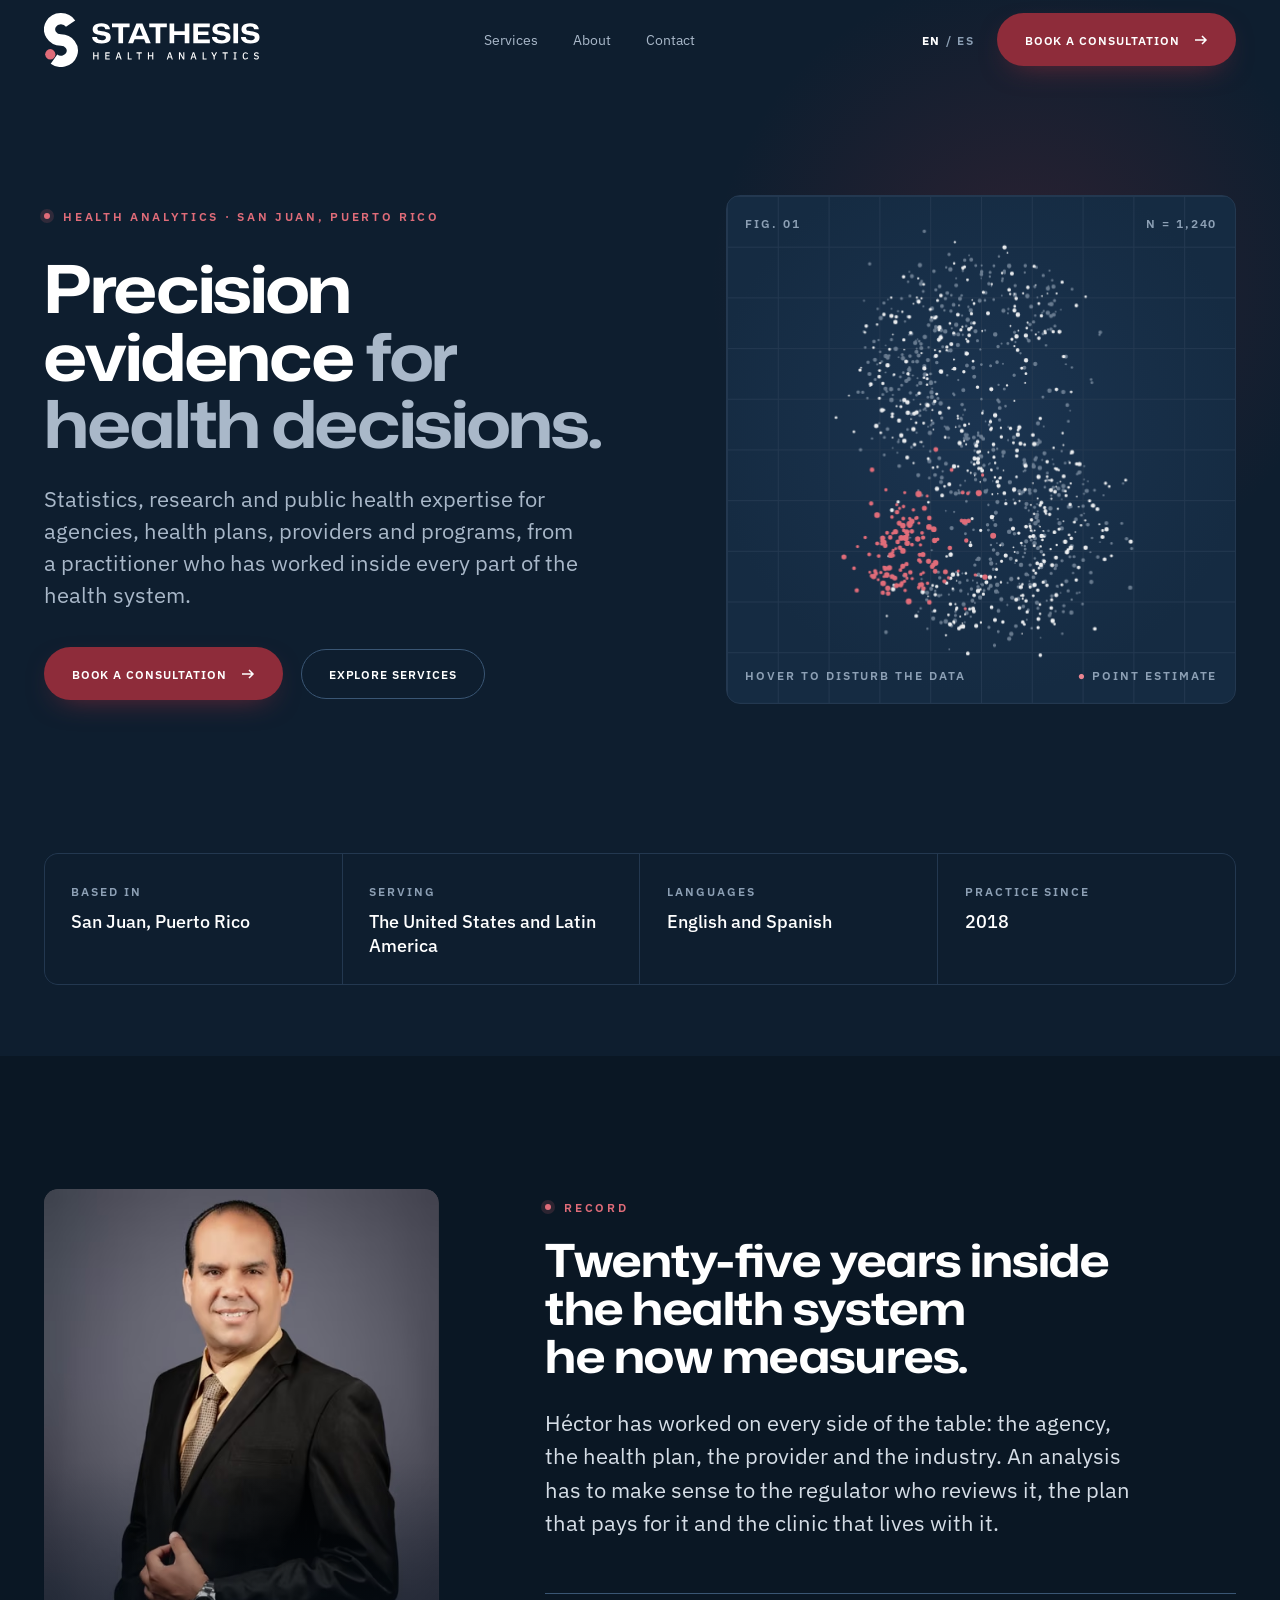
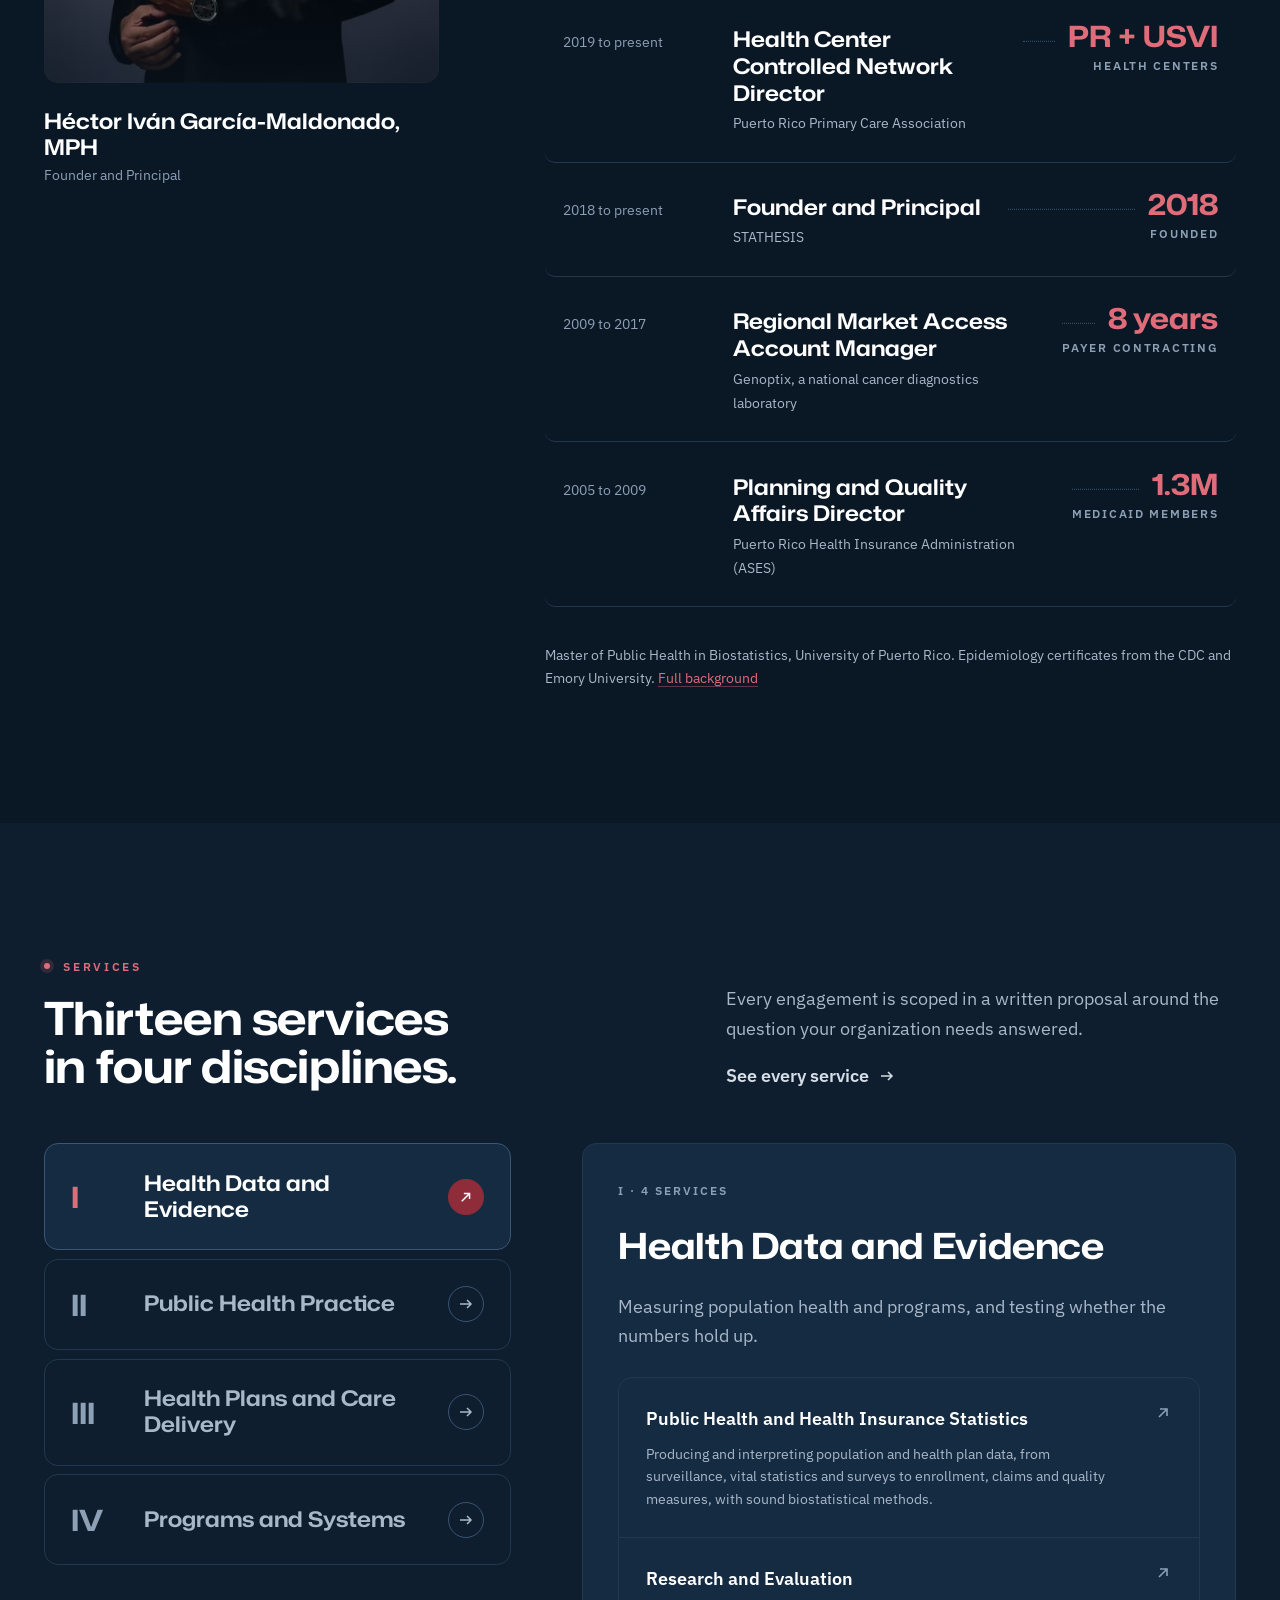
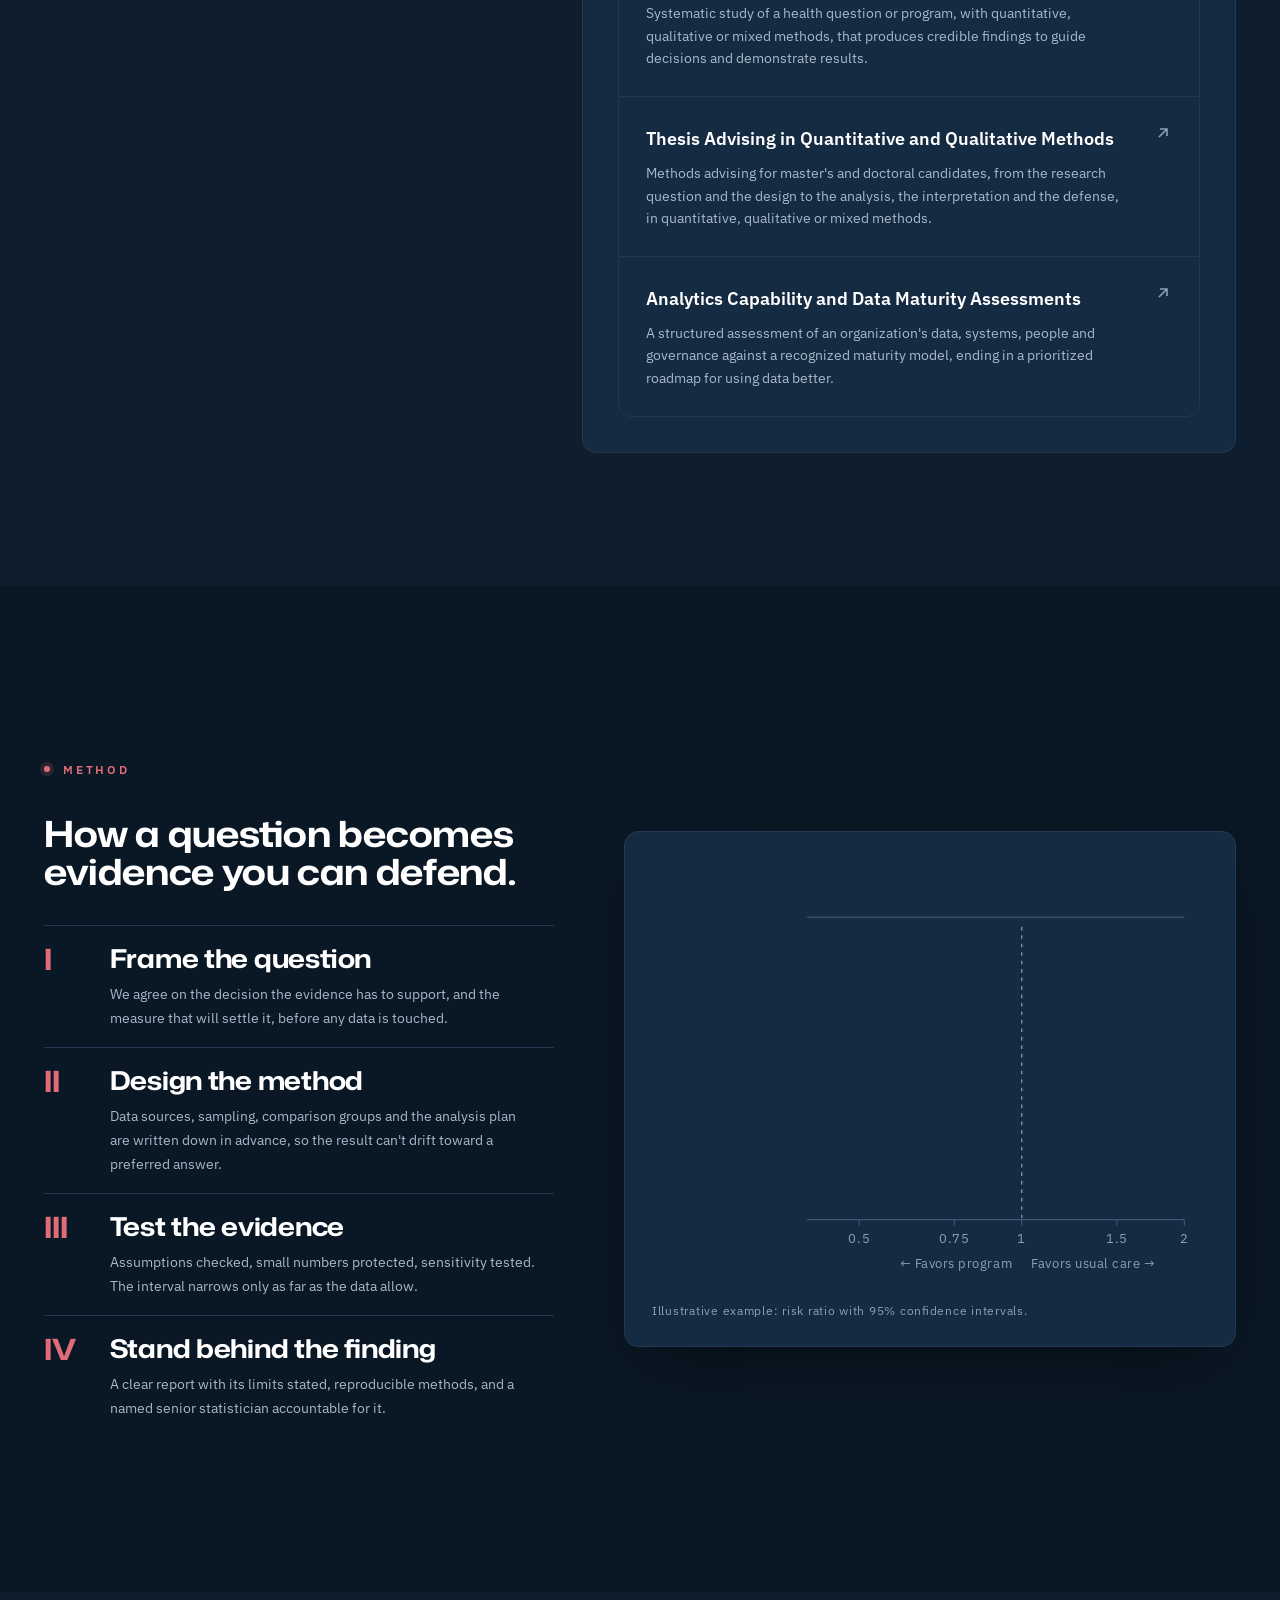
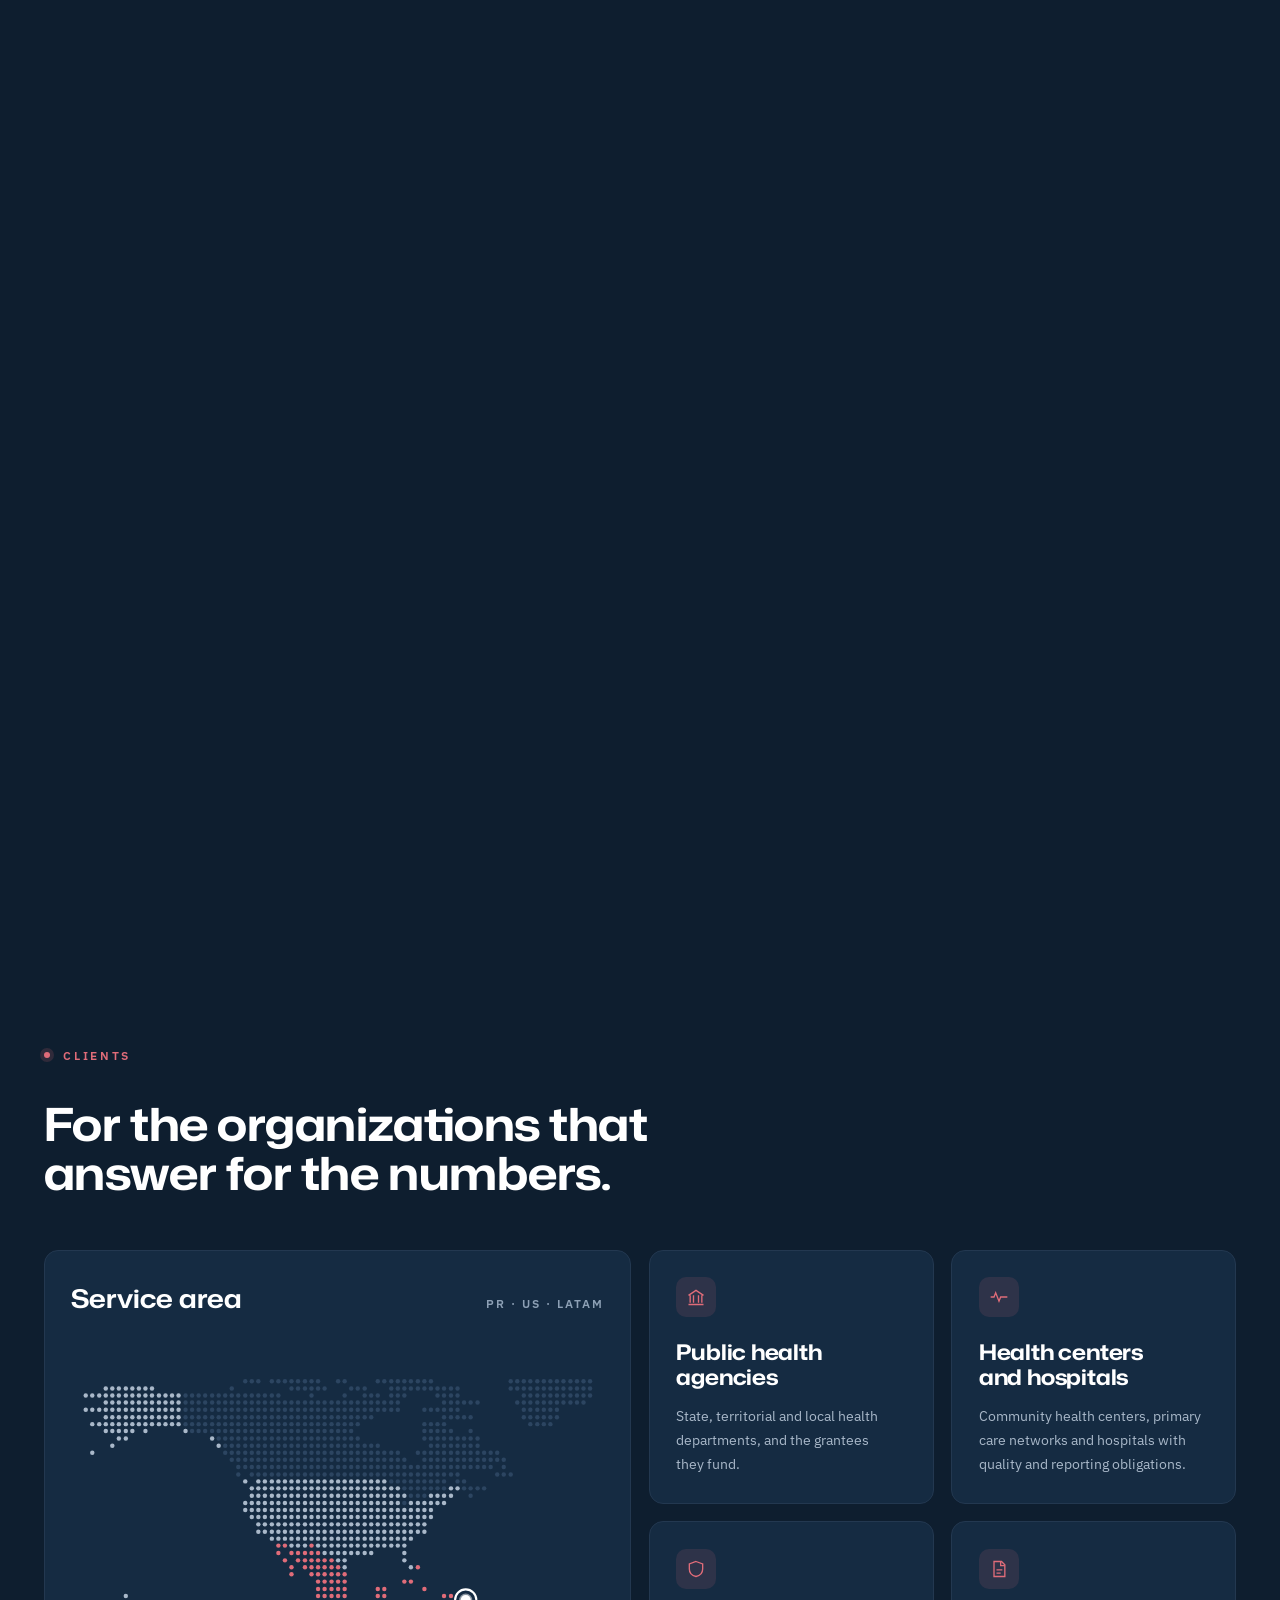
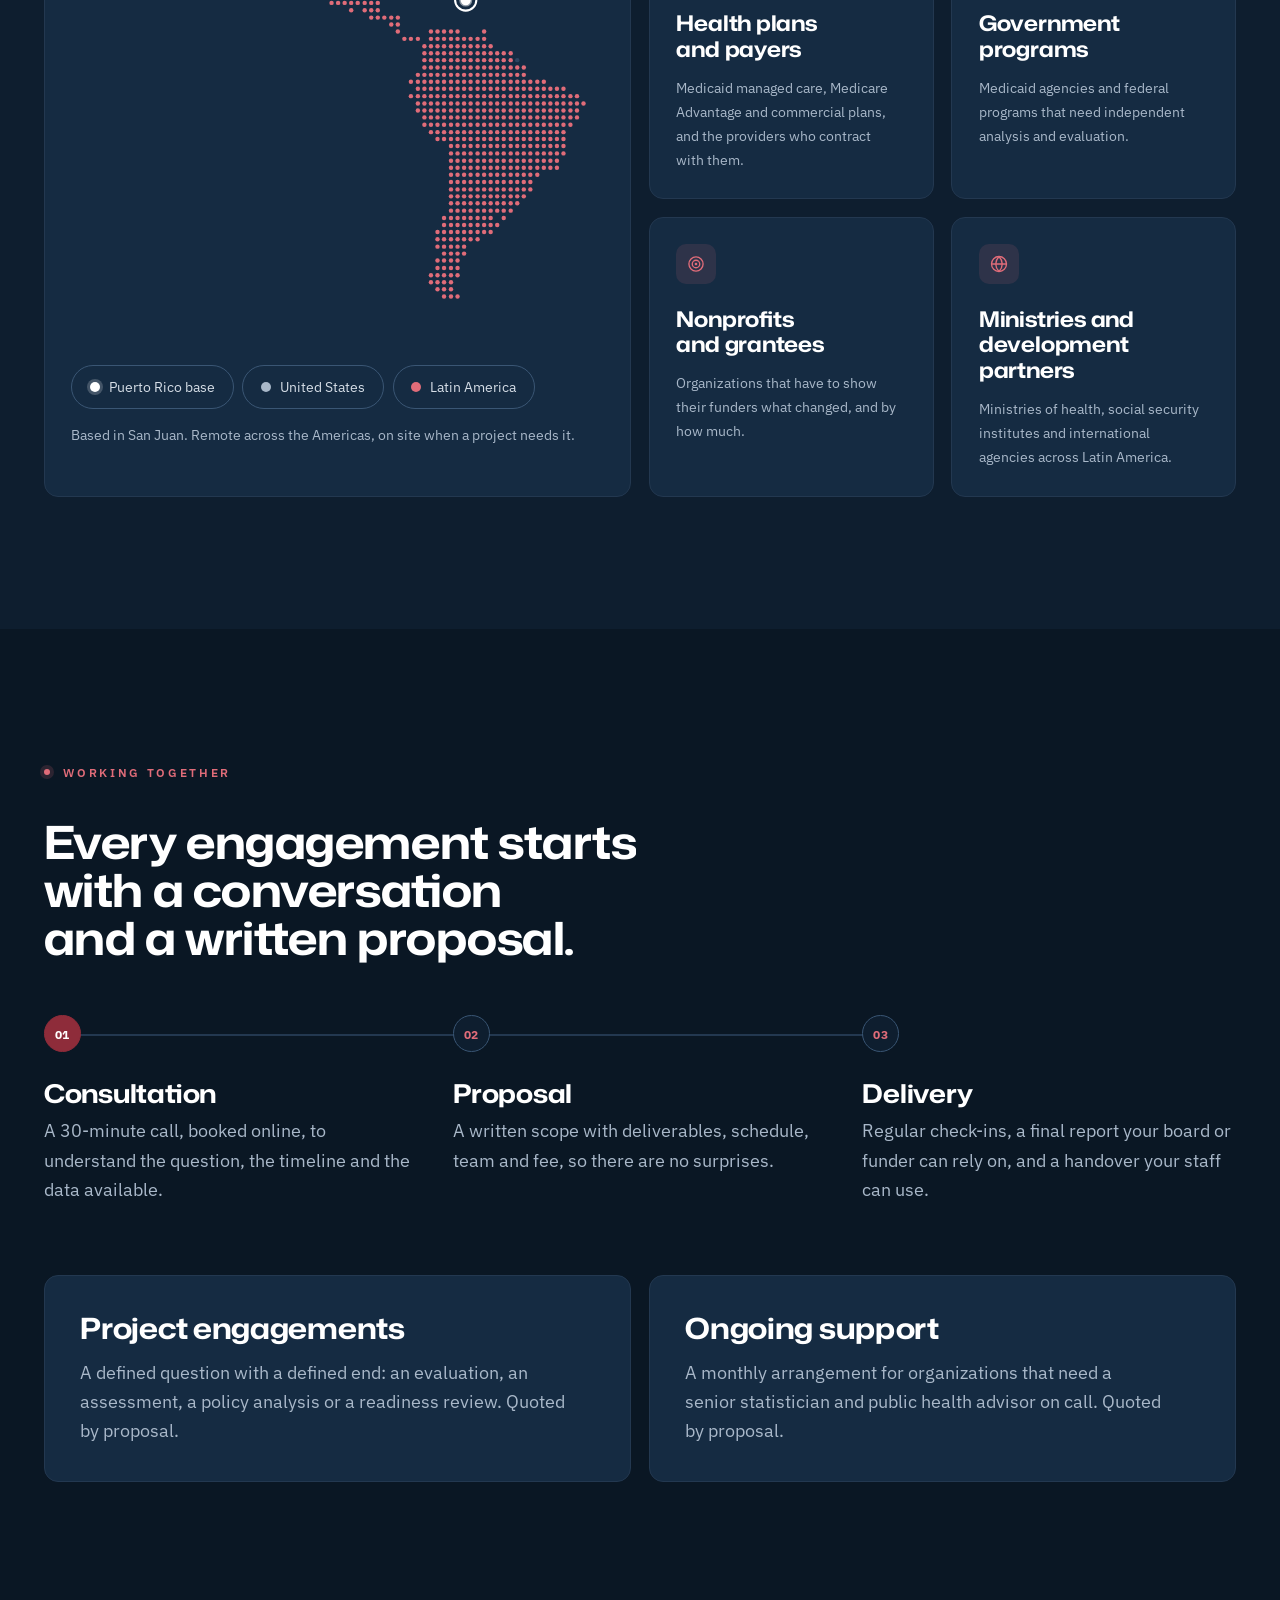
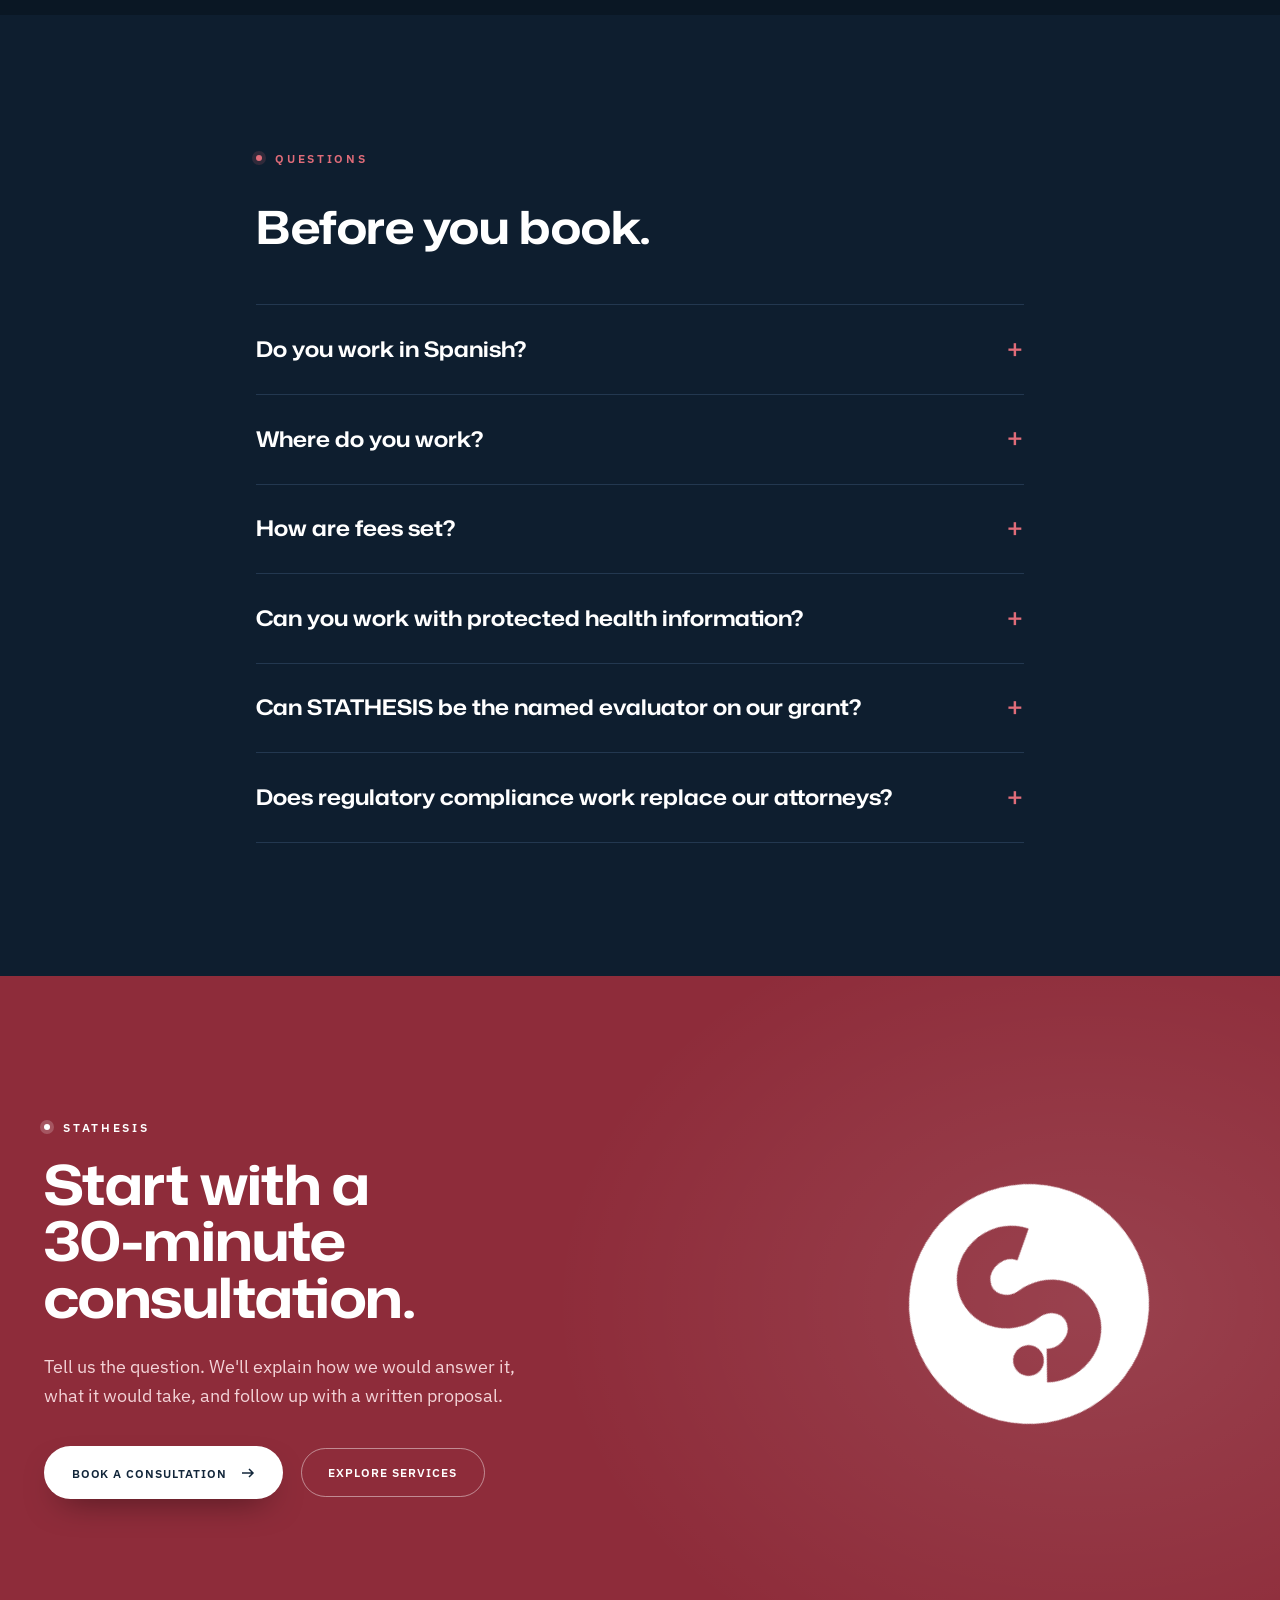
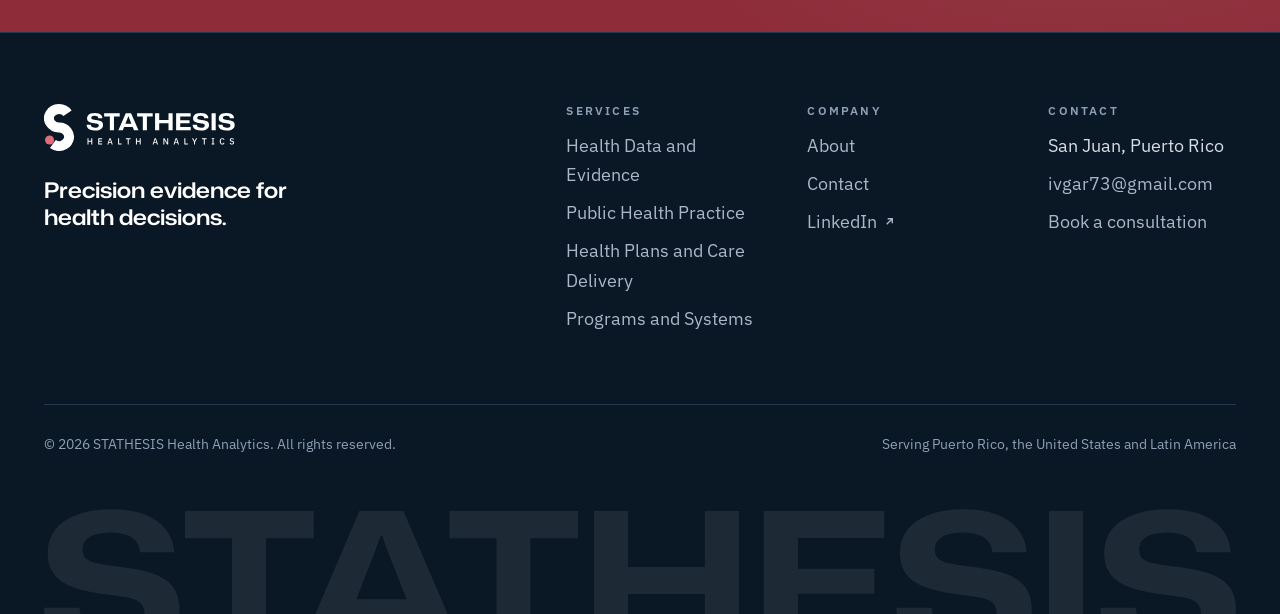
==== commit 7ca2adc7: "Add Thesis Advising in Quantitative and Qualitative Methods (13 services) Co-Authored-By: Claude Opu" ====
--- a/index.html
+++ b/index.html
@@ -24,7 +24,7 @@
 <link rel="stylesheet" href="/css/tokens.css?v=20261006z">
 <link rel="stylesheet" href="/css/base.css?v=20261006z">
 <link rel="stylesheet" href="/css/site.css?v=20261006z">
-<script type="application/ld+json">{"@context": "https://schema.org", "@type": "ProfessionalService", "name": "STATHESIS Health Analytics", "url": "https://stathesis.com/", "logo": "https://stathesis.com/icon-512.png", "image": "https://stathesis.com/img/og.jpg", "description": "Public health statistics, research, policy and health systems consulting from San Juan, Puerto Rico, for agencies, health plans and providers across the United States and Latin America. In English and Spanish.", "slogan": "Precision evidence for health decisions.", "foundingDate": "2018", "founder": {"@type": "Person", "name": "Héctor Iván García-Maldonado", "honorificSuffix": "MPH", "jobTitle": "Founder and Principal", "sameAs": ["https://www.linkedin.com/in/hector-ivan-garcia-maldonado-5985528/"]}, "address": {"@type": "PostalAddress", "addressLocality": "San Juan", "addressRegion": "PR", "addressCountry": "US"}, "areaServed": ["Puerto Rico", "United States Virgin Islands", "United States", "Latin America"], "availableLanguage": ["English", "Spanish"], "email": "ivgar73@gmail.com", "knowsAbout": ["Public Health and Health Insurance Statistics", "Research and Evaluation", "Analytics Capability and Data Maturity Assessments", "Technical Assistance in Public Health", "Health Policy Analysis", "Emergency Preparedness and Response", "Payer Strategy and Market Access", "Clinical Pathways", "Regulatory Compliance", "Strategic Planning and Program Development", "Project Management", "Health Information Technology and Interoperability"], "sameAs": ["https://www.linkedin.com/in/hector-ivan-garcia-maldonado-5985528/"]}</script>
+<script type="application/ld+json">{"@context": "https://schema.org", "@type": "ProfessionalService", "name": "STATHESIS Health Analytics", "url": "https://stathesis.com/", "logo": "https://stathesis.com/icon-512.png", "image": "https://stathesis.com/img/og.jpg", "description": "Public health statistics, research, policy and health systems consulting from San Juan, Puerto Rico, for agencies, health plans and providers across the United States and Latin America. In English and Spanish.", "slogan": "Precision evidence for health decisions.", "foundingDate": "2018", "founder": {"@type": "Person", "name": "Héctor Iván García-Maldonado", "honorificSuffix": "MPH", "jobTitle": "Founder and Principal", "sameAs": ["https://www.linkedin.com/in/hector-ivan-garcia-maldonado-5985528/"]}, "address": {"@type": "PostalAddress", "addressLocality": "San Juan", "addressRegion": "PR", "addressCountry": "US"}, "areaServed": ["Puerto Rico", "United States Virgin Islands", "United States", "Latin America"], "availableLanguage": ["English", "Spanish"], "email": "ivgar73@gmail.com", "knowsAbout": ["Public Health and Health Insurance Statistics", "Research and Evaluation", "Thesis Advising in Quantitative and Qualitative Methods", "Analytics Capability and Data Maturity Assessments", "Technical Assistance in Public Health", "Health Policy Analysis", "Emergency Preparedness and Response", "Payer Strategy and Market Access", "Clinical Pathways", "Regulatory Compliance", "Strategic Planning and Program Development", "Project Management", "Health Information Technology and Interoperability"], "sameAs": ["https://www.linkedin.com/in/hector-ivan-garcia-maldonado-5985528/"]}</script>
 </head>
 <body>
 <div class="progress" aria-hidden="true"></div>
@@ -87,12 +87,12 @@
 <section class="section">
   <div class="container">
     <div class="section-head section-head--split">
-      <div class="stack"><div class="eyebrow">Services</div><h2 class="h2" data-split>Twelve services in four disciplines.</h2></div>
+      <div class="stack"><div class="eyebrow">Services</div><h2 class="h2" data-split>Thirteen services in four disciplines.</h2></div>
       <div class="stack"><p data-reveal>Every engagement is scoped in a written proposal around the question your organization needs answered.</p><a class="link-arrow" href="/services/" data-reveal>See every service <span><svg class="arrow" width="16" height="16" viewBox="0 0 16 16" fill="none" aria-hidden="true"><path d="M2 8h11M9 4l4 4-4 4" stroke="currentColor" stroke-width="1.5"/></svg></span></a></div>
     </div>
     <div class="disc">
       <div class="disc-tabs" role="tablist" aria-label="Services"><button class="disc-tab" role="tab" id="tab-evidence" aria-selected="true" aria-controls="panel-evidence" tabindex="0"><span class="num">I</span><span class="name">Health Data and Evidence</span><span class="arrow-ico" aria-hidden="true"><svg class="arrow" width="16" height="16" viewBox="0 0 16 16" fill="none" aria-hidden="true"><path d="M2 8h11M9 4l4 4-4 4" stroke="currentColor" stroke-width="1.5"/></svg></span></button><button class="disc-tab" role="tab" id="tab-public-health" aria-selected="false" aria-controls="panel-public-health" tabindex="-1"><span class="num">II</span><span class="name">Public Health Practice</span><span class="arrow-ico" aria-hidden="true"><svg class="arrow" width="16" height="16" viewBox="0 0 16 16" fill="none" aria-hidden="true"><path d="M2 8h11M9 4l4 4-4 4" stroke="currentColor" stroke-width="1.5"/></svg></span></button><button class="disc-tab" role="tab" id="tab-plans-care" aria-selected="false" aria-controls="panel-plans-care" tabindex="-1"><span class="num">III</span><span class="name">Health Plans and Care Delivery</span><span class="arrow-ico" aria-hidden="true"><svg class="arrow" width="16" height="16" viewBox="0 0 16 16" fill="none" aria-hidden="true"><path d="M2 8h11M9 4l4 4-4 4" stroke="currentColor" stroke-width="1.5"/></svg></span></button><button class="disc-tab" role="tab" id="tab-programs-systems" aria-selected="false" aria-controls="panel-programs-systems" tabindex="-1"><span class="num">IV</span><span class="name">Programs and Systems</span><span class="arrow-ico" aria-hidden="true"><svg class="arrow" width="16" height="16" viewBox="0 0 16 16" fill="none" aria-hidden="true"><path d="M2 8h11M9 4l4 4-4 4" stroke="currentColor" stroke-width="1.5"/></svg></span></button></div>
-      <div class="disc-panels"><div class="disc-panel panel" role="tabpanel" id="panel-evidence" aria-labelledby="tab-evidence"><span class="micro">I &middot; 3 services</span><h3>Health Data and Evidence</h3><p>Measuring population health and programs, and testing whether the numbers hold up.</p><div class="hairgrid svc-cells"><a class="svc-cell" href="/services/#statistics"><b>Public Health and Health Insurance Statistics</b><svg class="corner" width="18" height="18" viewBox="0 0 18 18" fill="none" aria-hidden="true"><path d="M5 13L13 5M6 5h7v7" stroke="currentColor" stroke-width="1.6"/></svg><p>Producing and interpreting population and health plan data, from surveillance, vital statistics and surveys to enrollment, claims and quality measures, with sound biostatistical methods.</p></a><a class="svc-cell" href="/services/#research"><b>Research and Evaluation</b><svg class="corner" width="18" height="18" viewBox="0 0 18 18" fill="none" aria-hidden="true"><path d="M5 13L13 5M6 5h7v7" stroke="currentColor" stroke-width="1.6"/></svg><p>Systematic study of a health question or program, with quantitative, qualitative or mixed methods, that produces credible findings to guide decisions and demonstrate results.</p></a><a class="svc-cell" href="/services/#maturity"><b>Analytics Capability and Data Maturity Assessments</b><svg class="corner" width="18" height="18" viewBox="0 0 18 18" fill="none" aria-hidden="true"><path d="M5 13L13 5M6 5h7v7" stroke="currentColor" stroke-width="1.6"/></svg><p>A structured assessment of an organization&#x27;s data, systems, people and governance against a recognized maturity model, ending in a prioritized roadmap for using data better.</p></a></div></div><div class="disc-panel panel" role="tabpanel" id="panel-public-health" aria-labelledby="tab-public-health"><span class="micro">II &middot; 3 services</span><h3>Public Health Practice</h3><p>Support for the core functions health departments, ministries and their grantees answer for.</p><div class="hairgrid svc-cells"><a class="svc-cell" href="/services/#technical-assistance"><b>Technical Assistance in Public Health</b><svg class="corner" width="18" height="18" viewBox="0 0 18 18" fill="none" aria-hidden="true"><path d="M5 13L13 5M6 5h7v7" stroke="currentColor" stroke-width="1.6"/></svg><p>Targeted, sustained support that helps a health agency or grantee solve a specific program, data or operational problem and build the capacity to keep solving it.</p></a><a class="svc-cell" href="/services/#policy"><b>Health Policy Analysis</b><svg class="corner" width="18" height="18" viewBox="0 0 18 18" fill="none" aria-hidden="true"><path d="M5 13L13 5M6 5h7v7" stroke="currentColor" stroke-width="1.6"/></svg><p>Defining a health problem, identifying the policy options, and comparing them on health impact, feasibility, and economic and budgetary impact to support a decision.</p></a><a class="svc-cell" href="/services/#emergency"><b>Emergency Preparedness and Response</b><svg class="corner" width="18" height="18" viewBox="0 0 18 18" fill="none" aria-hidden="true"><path d="M5 13L13 5M6 5h7v7" stroke="currentColor" stroke-width="1.6"/></svg><p>Building the plans, partnerships and tested capabilities that let health agencies and providers anticipate, respond to and recover from emergencies while keeping essential services running.</p></a></div></div><div class="disc-panel panel" role="tabpanel" id="panel-plans-care" aria-labelledby="tab-plans-care"><span class="micro">III &middot; 3 services</span><h3>Health Plans and Care Delivery</h3><p>How care is covered, paid for, standardized and kept within the rules.</p><div class="hairgrid svc-cells"><a class="svc-cell" href="/services/#payer-strategy"><b>Payer Strategy and Market Access</b><svg class="corner" width="18" height="18" viewBox="0 0 18 18" fill="none" aria-hidden="true"><path d="M5 13L13 5M6 5h7v7" stroke="currentColor" stroke-width="1.6"/></svg><p>Securing coverage, reimbursement and contracts with public and private payers, so a product or service reaches the right patients at a price payers accept.</p></a><a class="svc-cell" href="/services/#clinical-pathways"><b>Clinical Pathways</b><svg class="corner" width="18" height="18" viewBox="0 0 18 18" fill="none" aria-hidden="true"><path d="M5 13L13 5M6 5h7v7" stroke="currentColor" stroke-width="1.6"/></svg><p>Developing, implementing and evaluating evidence-based plans that set the sequence of care for a defined patient group, and measuring adherence and outcomes.</p></a><a class="svc-cell" href="/services/#compliance"><b>Regulatory Compliance</b><svg class="corner" width="18" height="18" viewBox="0 0 18 18" fill="none" aria-hidden="true"><path d="M5 13L13 5M6 5h7v7" stroke="currentColor" stroke-width="1.6"/></svg><p>Mapping the laws and program requirements that apply to an organization, building the compliance program to meet them, and documenting that it does.</p></a></div></div><div class="disc-panel panel" role="tabpanel" id="panel-programs-systems" aria-labelledby="tab-programs-systems"><span class="micro">IV &middot; 3 services</span><h3>Programs and Systems</h3><p>Designing programs, running them to plan, and building the information systems they depend on.</p><div class="hairgrid svc-cells"><a class="svc-cell" href="/services/#planning"><b>Strategic Planning and Program Development</b><svg class="corner" width="18" height="18" viewBox="0 0 18 18" fill="none" aria-hidden="true"><path d="M5 13L13 5M6 5h7v7" stroke="currentColor" stroke-width="1.6"/></svg><p>Setting priorities for an organization or community from evidence of need, then designing the programs, logic models and funding proposals that carry them out.</p></a><a class="svc-cell" href="/services/#project-management"><b>Project Management</b><svg class="corner" width="18" height="18" viewBox="0 0 18 18" fill="none" aria-hidden="true"><path d="M5 13L13 5M6 5h7v7" stroke="currentColor" stroke-width="1.6"/></svg><p>Applying project management knowledge, tools and techniques to plan, run and close health projects and grant-funded programs within scope, schedule, budget and funder terms.</p></a><a class="svc-cell" href="/services/#health-it"><b>Health Information Technology and Interoperability</b><svg class="corner" width="18" height="18" viewBox="0 0 18 18" fill="none" aria-hidden="true"><path d="M5 13L13 5M6 5h7v7" stroke="currentColor" stroke-width="1.6"/></svg><p>Planning, selecting, optimizing and connecting the electronic systems that capture and exchange health data, so information follows the patient and supports care, reporting and analysis.</p></a></div></div></div>
+      <div class="disc-panels"><div class="disc-panel panel" role="tabpanel" id="panel-evidence" aria-labelledby="tab-evidence"><span class="micro">I &middot; 4 services</span><h3>Health Data and Evidence</h3><p>Measuring population health and programs, and testing whether the numbers hold up.</p><div class="hairgrid svc-cells"><a class="svc-cell" href="/services/#statistics"><b>Public Health and Health Insurance Statistics</b><svg class="corner" width="18" height="18" viewBox="0 0 18 18" fill="none" aria-hidden="true"><path d="M5 13L13 5M6 5h7v7" stroke="currentColor" stroke-width="1.6"/></svg><p>Producing and interpreting population and health plan data, from surveillance, vital statistics and surveys to enrollment, claims and quality measures, with sound biostatistical methods.</p></a><a class="svc-cell" href="/services/#research"><b>Research and Evaluation</b><svg class="corner" width="18" height="18" viewBox="0 0 18 18" fill="none" aria-hidden="true"><path d="M5 13L13 5M6 5h7v7" stroke="currentColor" stroke-width="1.6"/></svg><p>Systematic study of a health question or program, with quantitative, qualitative or mixed methods, that produces credible findings to guide decisions and demonstrate results.</p></a><a class="svc-cell" href="/services/#thesis"><b>Thesis Advising in Quantitative and Qualitative Methods</b><svg class="corner" width="18" height="18" viewBox="0 0 18 18" fill="none" aria-hidden="true"><path d="M5 13L13 5M6 5h7v7" stroke="currentColor" stroke-width="1.6"/></svg><p>Methods advising for master&#x27;s and doctoral candidates, from the research question and the design to the analysis, the interpretation and the defense, in quantitative, qualitative or mixed methods.</p></a><a class="svc-cell" href="/services/#maturity"><b>Analytics Capability and Data Maturity Assessments</b><svg class="corner" width="18" height="18" viewBox="0 0 18 18" fill="none" aria-hidden="true"><path d="M5 13L13 5M6 5h7v7" stroke="currentColor" stroke-width="1.6"/></svg><p>A structured assessment of an organization&#x27;s data, systems, people and governance against a recognized maturity model, ending in a prioritized roadmap for using data better.</p></a></div></div><div class="disc-panel panel" role="tabpanel" id="panel-public-health" aria-labelledby="tab-public-health"><span class="micro">II &middot; 3 services</span><h3>Public Health Practice</h3><p>Support for the core functions health departments, ministries and their grantees answer for.</p><div class="hairgrid svc-cells"><a class="svc-cell" href="/services/#technical-assistance"><b>Technical Assistance in Public Health</b><svg class="corner" width="18" height="18" viewBox="0 0 18 18" fill="none" aria-hidden="true"><path d="M5 13L13 5M6 5h7v7" stroke="currentColor" stroke-width="1.6"/></svg><p>Targeted, sustained support that helps a health agency or grantee solve a specific program, data or operational problem and build the capacity to keep solving it.</p></a><a class="svc-cell" href="/services/#policy"><b>Health Policy Analysis</b><svg class="corner" width="18" height="18" viewBox="0 0 18 18" fill="none" aria-hidden="true"><path d="M5 13L13 5M6 5h7v7" stroke="currentColor" stroke-width="1.6"/></svg><p>Defining a health problem, identifying the policy options, and comparing them on health impact, feasibility, and economic and budgetary impact to support a decision.</p></a><a class="svc-cell" href="/services/#emergency"><b>Emergency Preparedness and Response</b><svg class="corner" width="18" height="18" viewBox="0 0 18 18" fill="none" aria-hidden="true"><path d="M5 13L13 5M6 5h7v7" stroke="currentColor" stroke-width="1.6"/></svg><p>Building the plans, partnerships and tested capabilities that let health agencies and providers anticipate, respond to and recover from emergencies while keeping essential services running.</p></a></div></div><div class="disc-panel panel" role="tabpanel" id="panel-plans-care" aria-labelledby="tab-plans-care"><span class="micro">III &middot; 3 services</span><h3>Health Plans and Care Delivery</h3><p>How care is covered, paid for, standardized and kept within the rules.</p><div class="hairgrid svc-cells"><a class="svc-cell" href="/services/#payer-strategy"><b>Payer Strategy and Market Access</b><svg class="corner" width="18" height="18" viewBox="0 0 18 18" fill="none" aria-hidden="true"><path d="M5 13L13 5M6 5h7v7" stroke="currentColor" stroke-width="1.6"/></svg><p>Securing coverage, reimbursement and contracts with public and private payers, so a product or service reaches the right patients at a price payers accept.</p></a><a class="svc-cell" href="/services/#clinical-pathways"><b>Clinical Pathways</b><svg class="corner" width="18" height="18" viewBox="0 0 18 18" fill="none" aria-hidden="true"><path d="M5 13L13 5M6 5h7v7" stroke="currentColor" stroke-width="1.6"/></svg><p>Developing, implementing and evaluating evidence-based plans that set the sequence of care for a defined patient group, and measuring adherence and outcomes.</p></a><a class="svc-cell" href="/services/#compliance"><b>Regulatory Compliance</b><svg class="corner" width="18" height="18" viewBox="0 0 18 18" fill="none" aria-hidden="true"><path d="M5 13L13 5M6 5h7v7" stroke="currentColor" stroke-width="1.6"/></svg><p>Mapping the laws and program requirements that apply to an organization, building the compliance program to meet them, and documenting that it does.</p></a></div></div><div class="disc-panel panel" role="tabpanel" id="panel-programs-systems" aria-labelledby="tab-programs-systems"><span class="micro">IV &middot; 3 services</span><h3>Programs and Systems</h3><p>Designing programs, running them to plan, and building the information systems they depend on.</p><div class="hairgrid svc-cells"><a class="svc-cell" href="/services/#planning"><b>Strategic Planning and Program Development</b><svg class="corner" width="18" height="18" viewBox="0 0 18 18" fill="none" aria-hidden="true"><path d="M5 13L13 5M6 5h7v7" stroke="currentColor" stroke-width="1.6"/></svg><p>Setting priorities for an organization or community from evidence of need, then designing the programs, logic models and funding proposals that carry them out.</p></a><a class="svc-cell" href="/services/#project-management"><b>Project Management</b><svg class="corner" width="18" height="18" viewBox="0 0 18 18" fill="none" aria-hidden="true"><path d="M5 13L13 5M6 5h7v7" stroke="currentColor" stroke-width="1.6"/></svg><p>Applying project management knowledge, tools and techniques to plan, run and close health projects and grant-funded programs within scope, schedule, budget and funder terms.</p></a><a class="svc-cell" href="/services/#health-it"><b>Health Information Technology and Interoperability</b><svg class="corner" width="18" height="18" viewBox="0 0 18 18" fill="none" aria-hidden="true"><path d="M5 13L13 5M6 5h7v7" stroke="currentColor" stroke-width="1.6"/></svg><p>Planning, selecting, optimizing and connecting the electronic systems that capture and exchange health data, so information follows the patient and supports care, reporting and analysis.</p></a></div></div></div>
     </div>
   </div>
 </section>
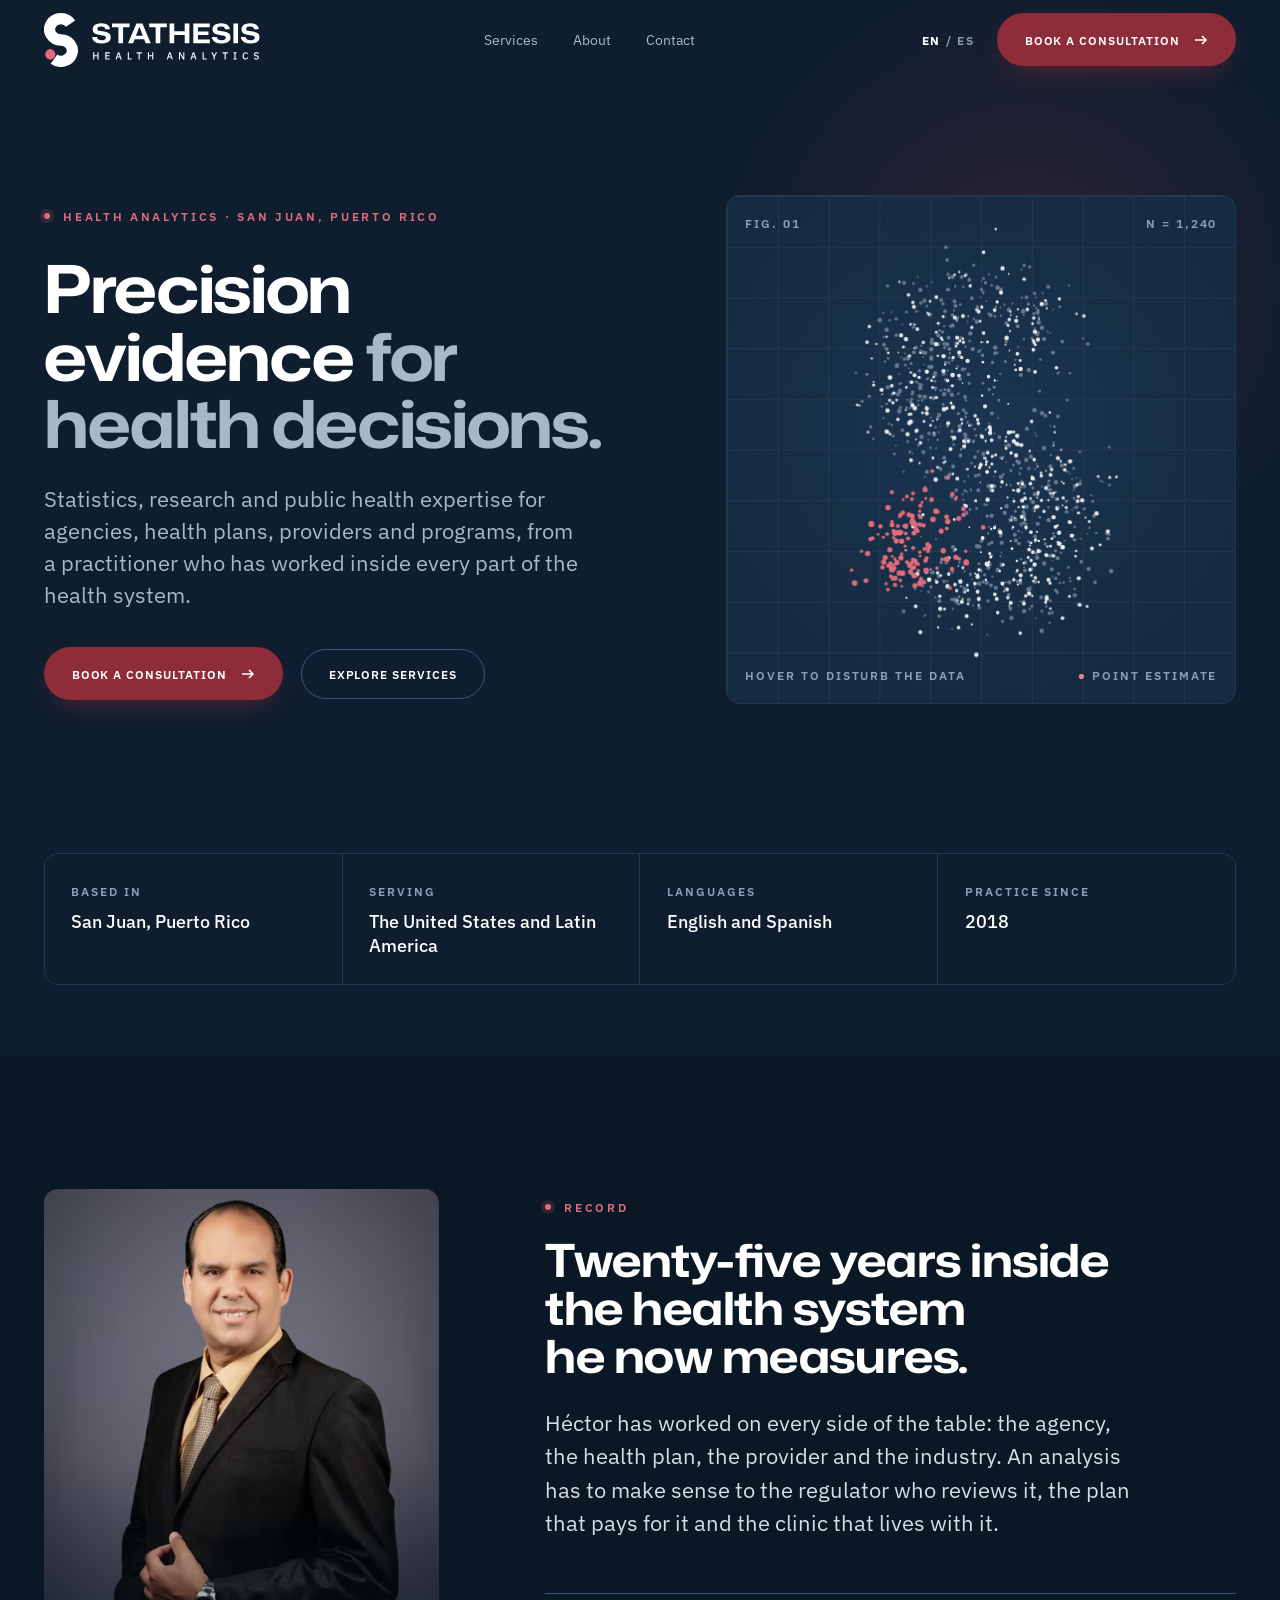
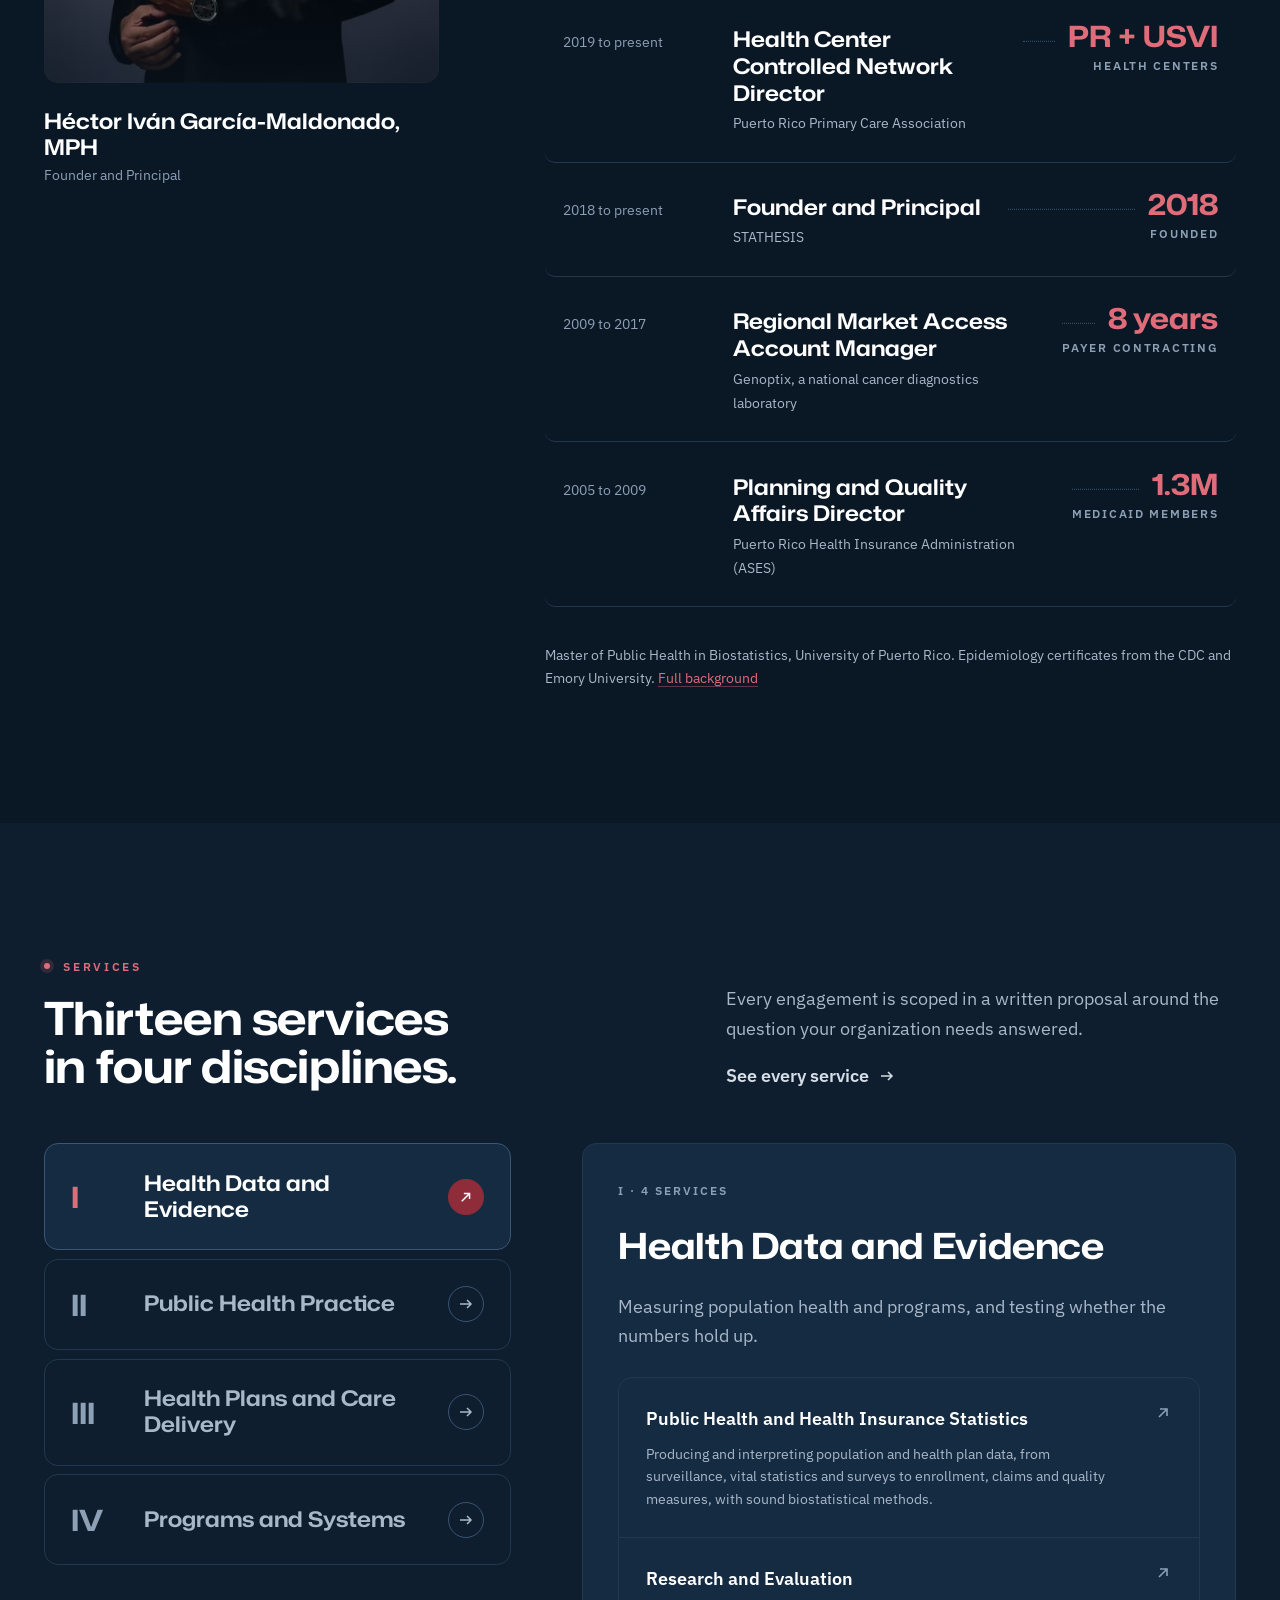
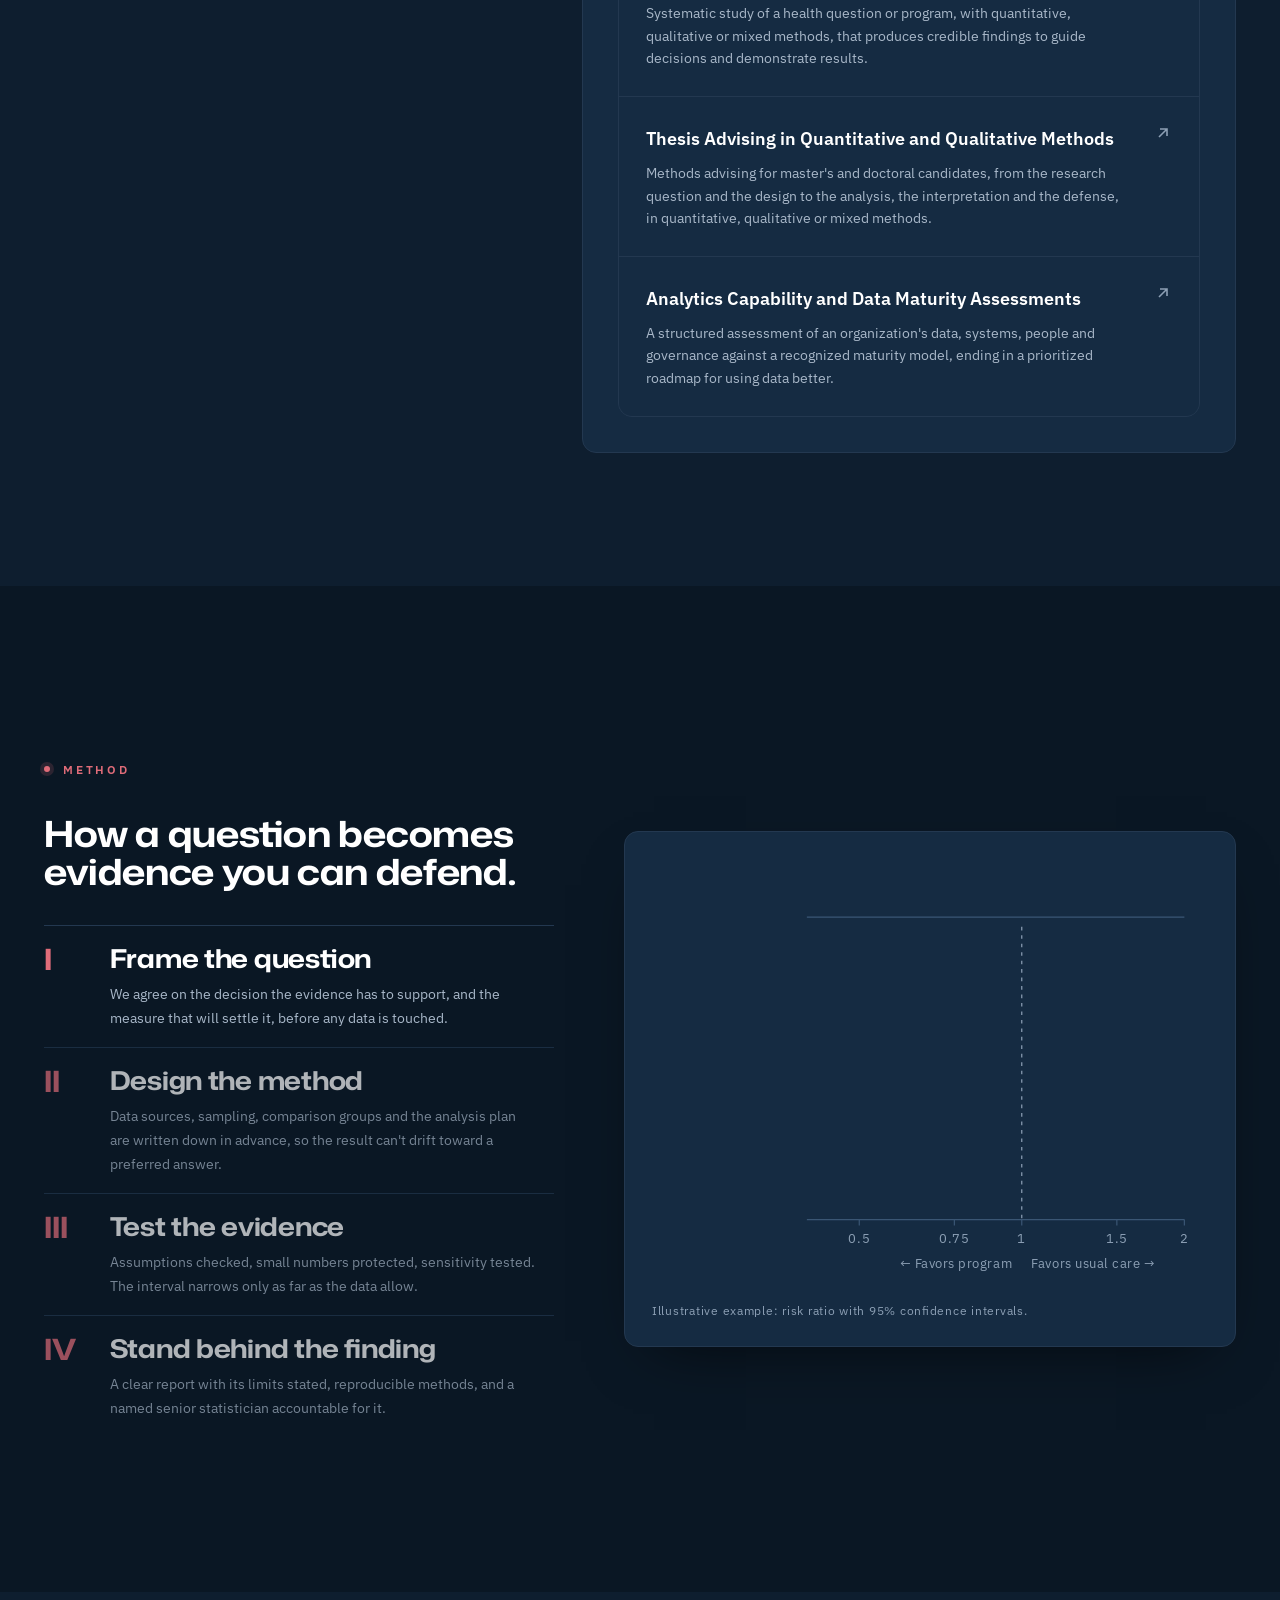
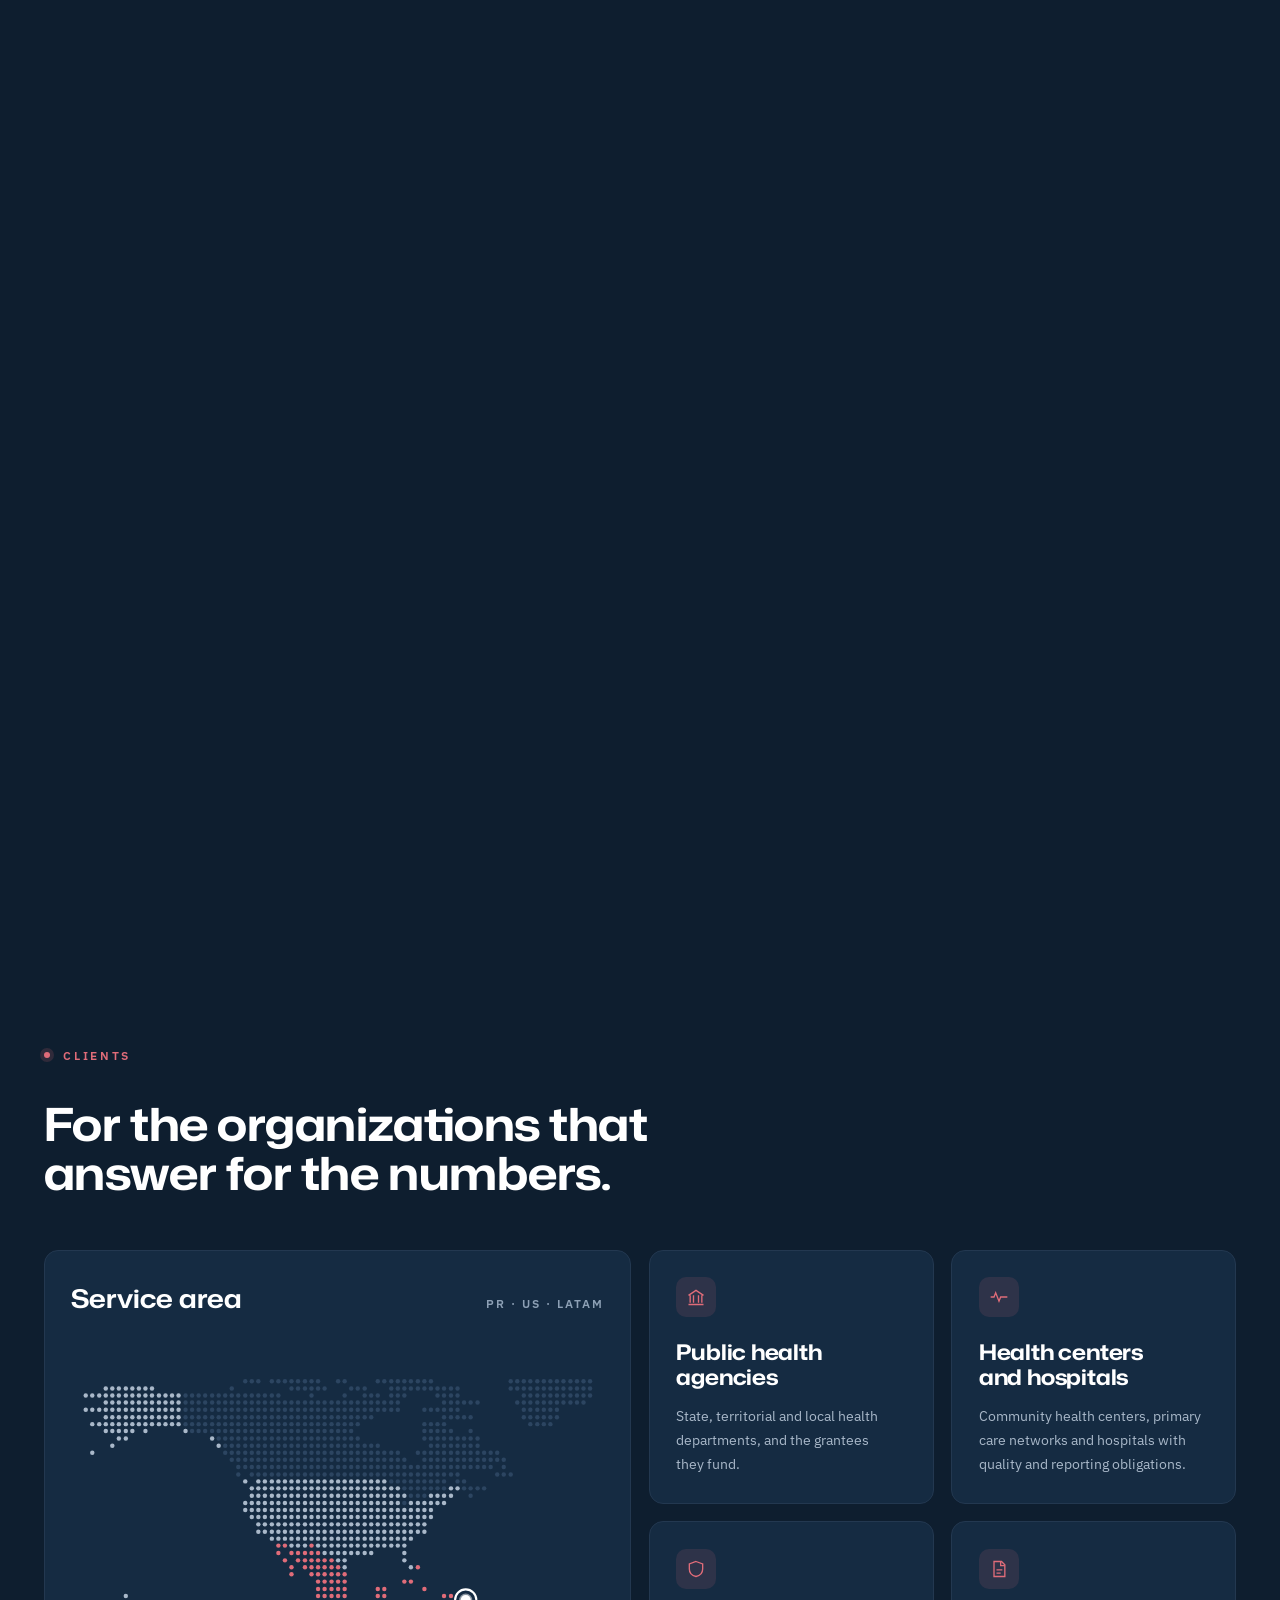
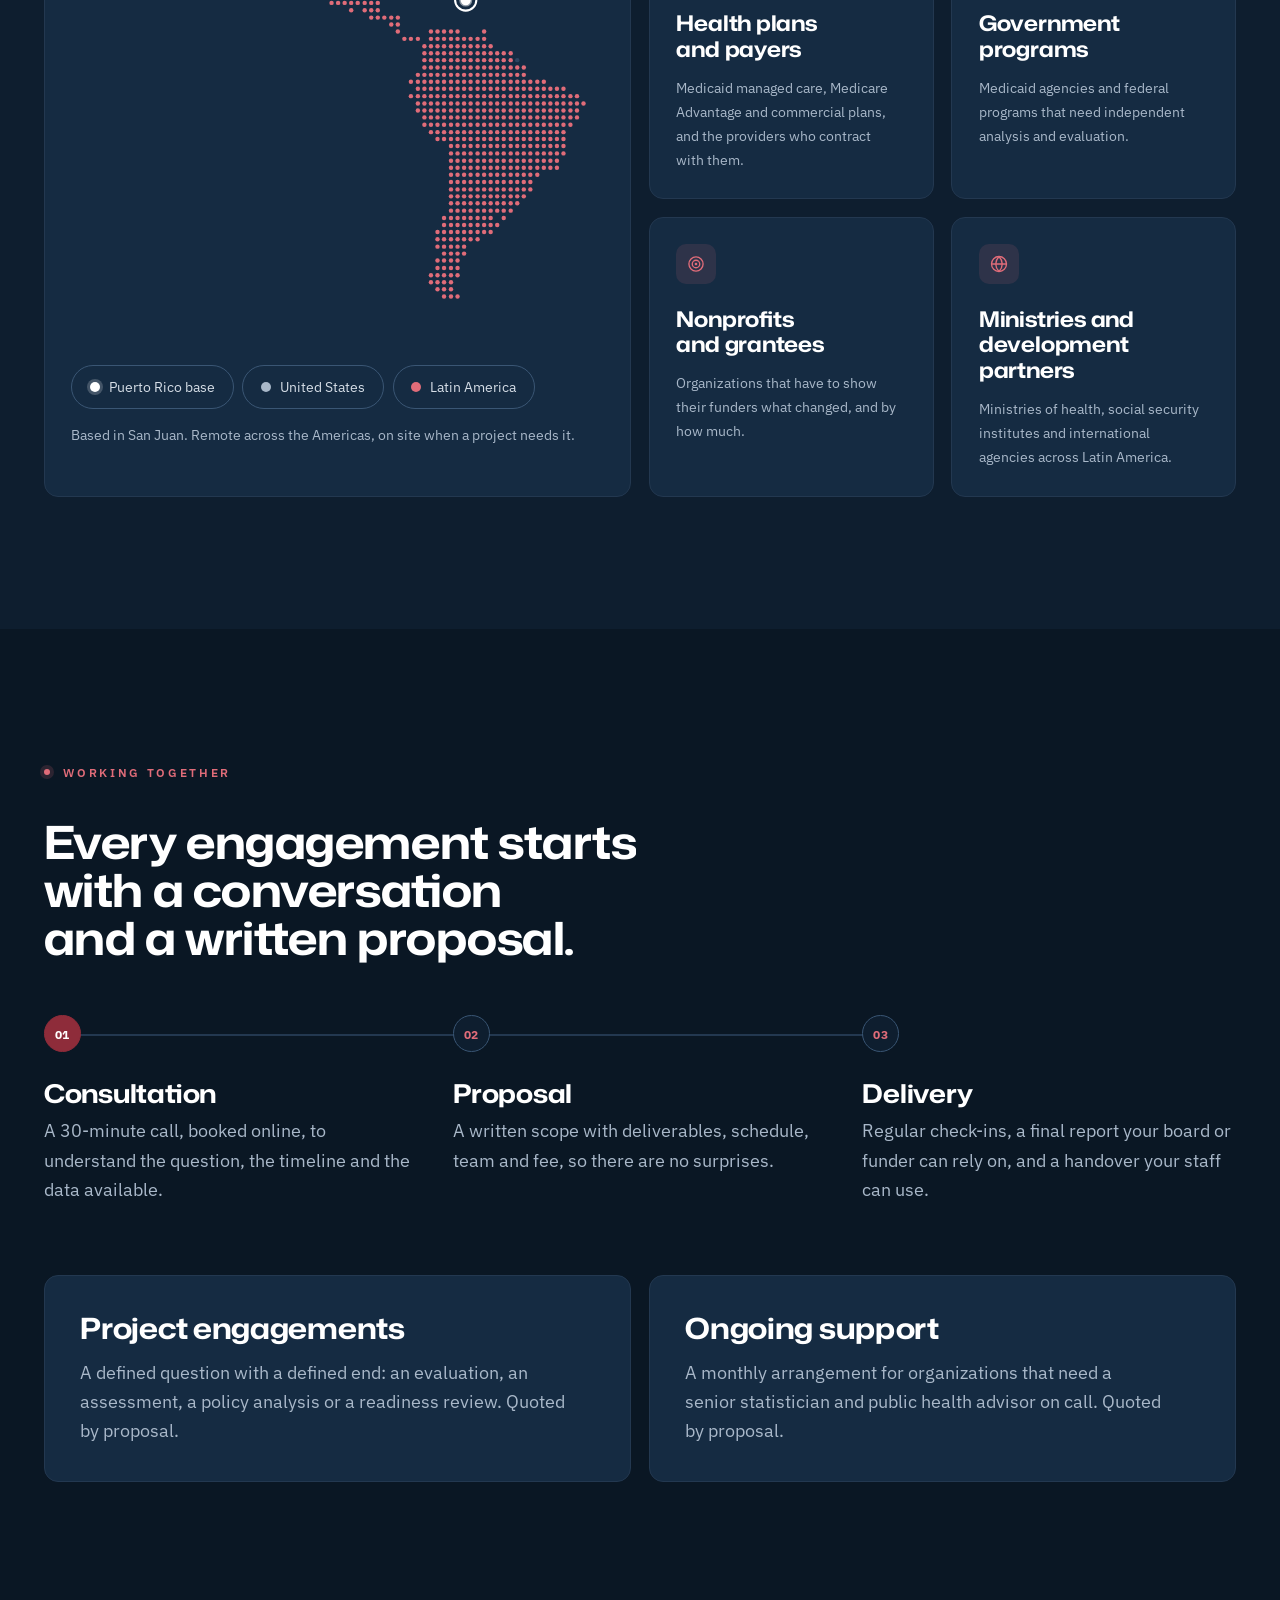
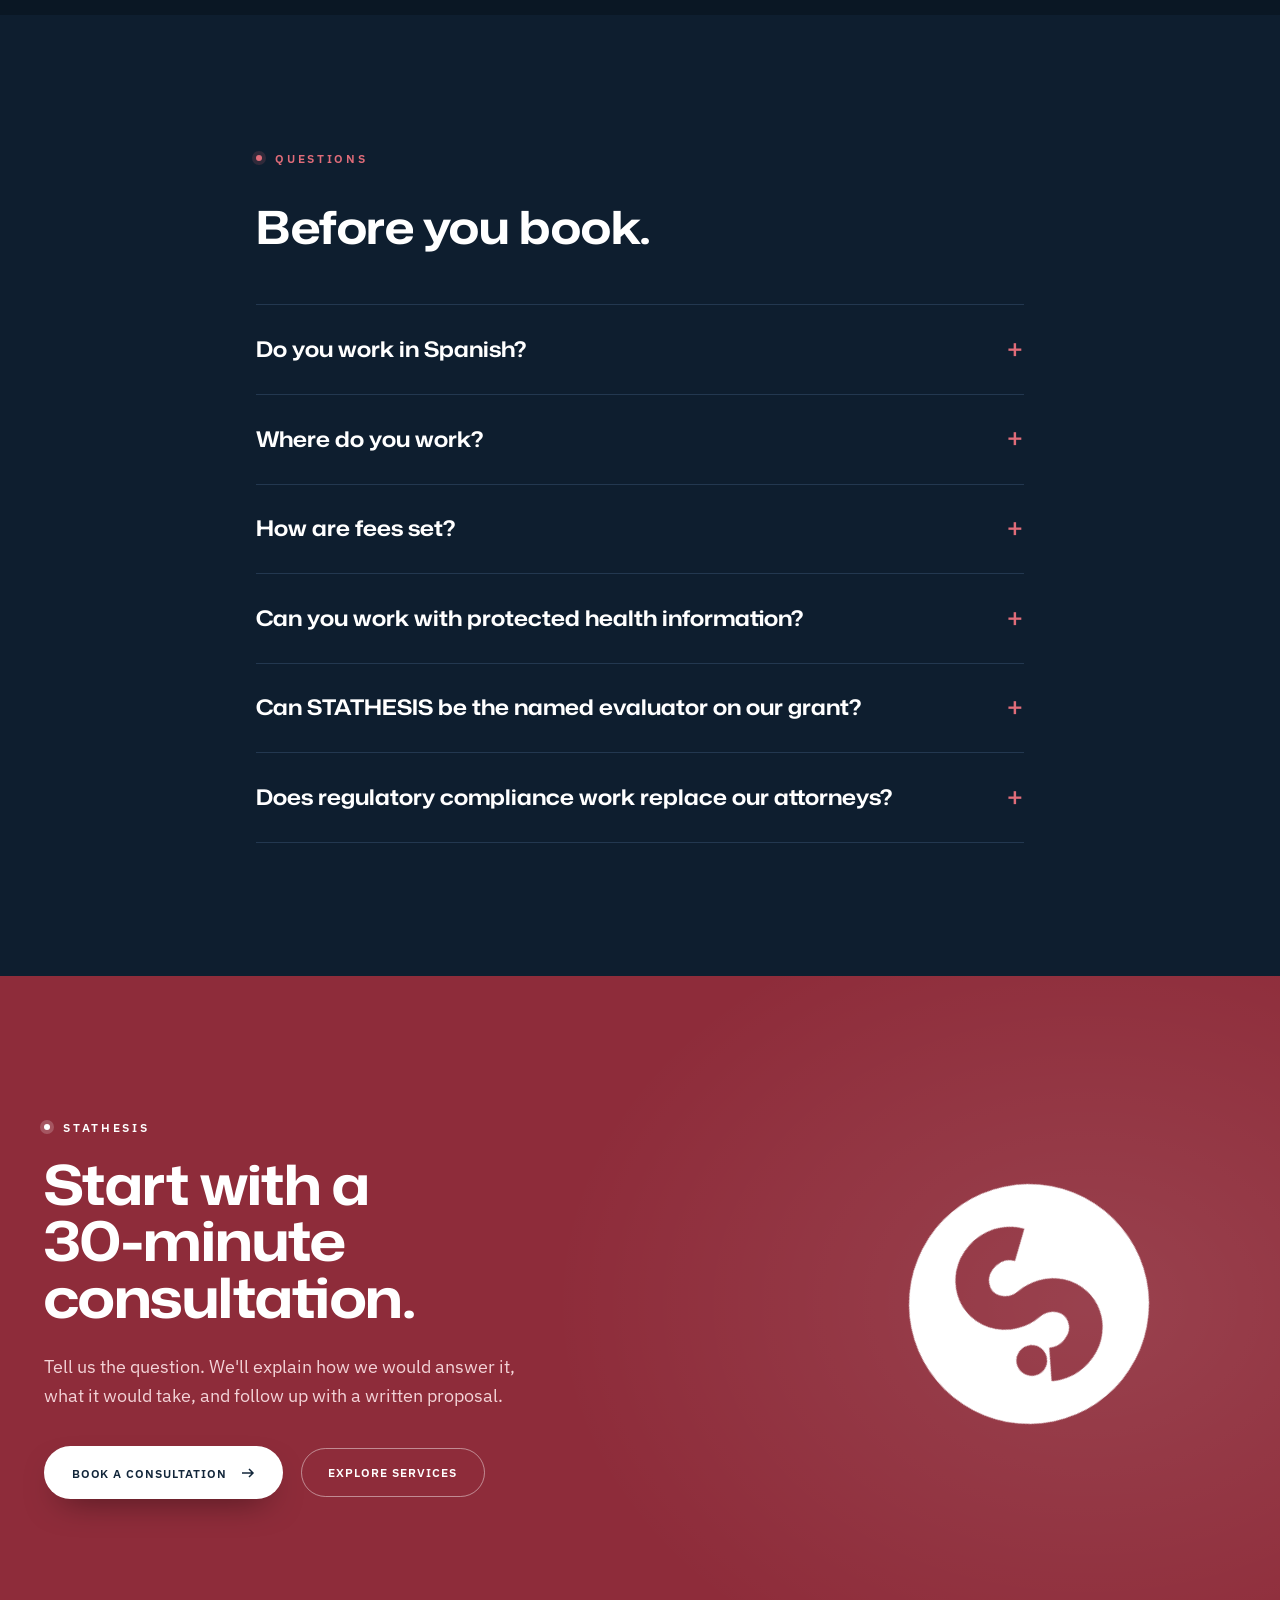
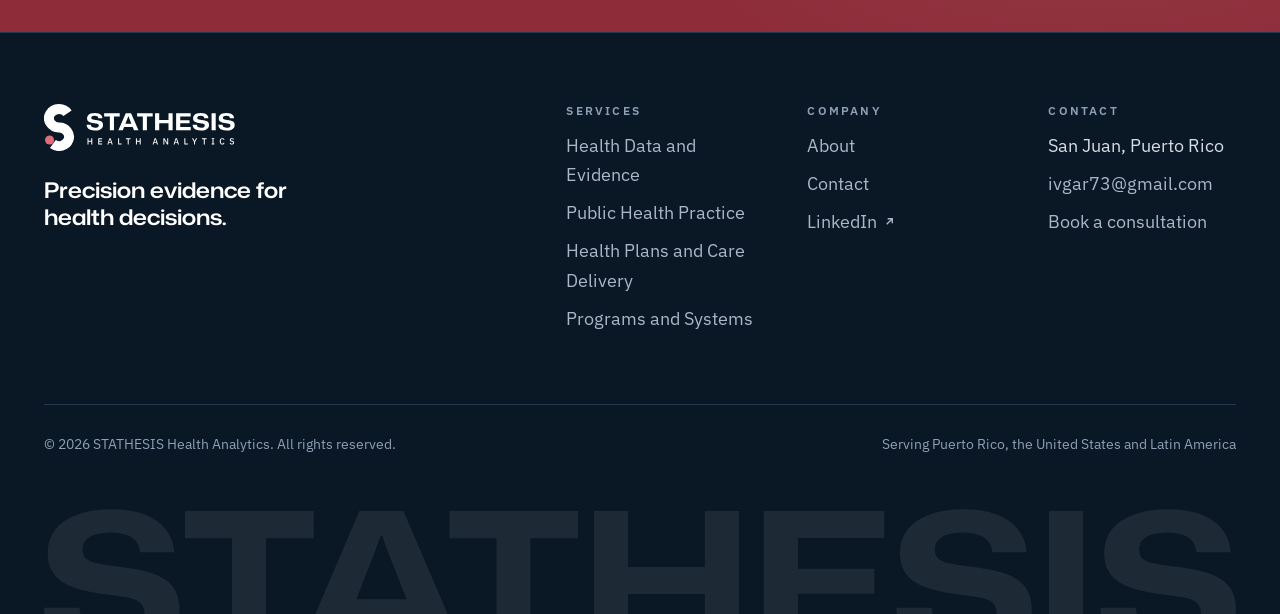
==== commit a25ad81a: "Keep the dimmed method steps readable, and sort the hero points once - Inactive steps in the pinned " ====
--- a/index.html
+++ b/index.html
@@ -21,9 +21,9 @@
 <link rel="apple-touch-icon" href="/apple-touch-icon.png">
 <link rel="preload" href="/fonts/monasans-vf.woff2" as="font" type="font/woff2" crossorigin>
 <link rel="preload" href="/fonts/ibmplexsans-vf.woff2" as="font" type="font/woff2" crossorigin>
-<link rel="stylesheet" href="/css/tokens.css?v=20261006z">
-<link rel="stylesheet" href="/css/base.css?v=20261006z">
-<link rel="stylesheet" href="/css/site.css?v=20261006z">
+<link rel="stylesheet" href="/css/tokens.css?v=20261017a">
+<link rel="stylesheet" href="/css/base.css?v=20261017a">
+<link rel="stylesheet" href="/css/site.css?v=20261017a">
 <script type="application/ld+json">{"@context": "https://schema.org", "@type": "ProfessionalService", "name": "STATHESIS Health Analytics", "url": "https://stathesis.com/", "logo": "https://stathesis.com/icon-512.png", "image": "https://stathesis.com/img/og.jpg", "description": "Public health statistics, research, policy and health systems consulting from San Juan, Puerto Rico, for agencies, health plans and providers across the United States and Latin America. In English and Spanish.", "slogan": "Precision evidence for health decisions.", "foundingDate": "2018", "founder": {"@type": "Person", "name": "Héctor Iván García-Maldonado", "honorificSuffix": "MPH", "jobTitle": "Founder and Principal", "sameAs": ["https://www.linkedin.com/in/hector-ivan-garcia-maldonado-5985528/"]}, "address": {"@type": "PostalAddress", "addressLocality": "San Juan", "addressRegion": "PR", "addressCountry": "US"}, "areaServed": ["Puerto Rico", "United States Virgin Islands", "United States", "Latin America"], "availableLanguage": ["English", "Spanish"], "email": "ivgar73@gmail.com", "knowsAbout": ["Public Health and Health Insurance Statistics", "Research and Evaluation", "Thesis Advising in Quantitative and Qualitative Methods", "Analytics Capability and Data Maturity Assessments", "Technical Assistance in Public Health", "Health Policy Analysis", "Emergency Preparedness and Response", "Payer Strategy and Market Access", "Clinical Pathways", "Regulatory Compliance", "Strategic Planning and Program Development", "Project Management", "Health Information Technology and Interoperability"], "sameAs": ["https://www.linkedin.com/in/hector-ivan-garcia-maldonado-5985528/"]}</script>
 </head>
 <body>
@@ -189,9 +189,9 @@
     <div class="giant" aria-hidden="true"><img src="/img/wordmark-giant.svg" width="612" height="75" alt="" loading="lazy"></div>
   </div>
 </footer>
-<script src="/js/motion.js?v=20261006z" defer></script>
+<script src="/js/motion.js?v=20261017a" defer></script>
 <script src="/js/gsap.min.js" defer></script>
 <script src="/js/ScrollTrigger.min.js" defer></script>
-<script src="/js/site.js?v=20261006z" defer></script>
+<script src="/js/site.js?v=20261017a" defer></script>
 </body>
 </html>
--- a/css/site.css
+++ b/css/site.css
@@ -166,7 +166,7 @@
 .method.is-pinned .section-head { margin-bottom: var(--space-l); }
 .method.is-pinned .h2 { font-size: var(--step-4); }
 .method.is-pinned .method-steps { gap: var(--space-s); }
-.method.is-pinned .mstep { opacity: 0.32; }
+.method.is-pinned .mstep { opacity: 0.68; } /* the lowest that keeps the dimmed steps at WCAG AA contrast */
 .method.is-pinned .mstep.is-active { opacity: 1; }
 .method.is-pinned .mstep p { font-size: var(--step--1); }
 .plot { margin: 0; padding: var(--space-m); box-shadow: var(--shadow-m); overflow: visible; }
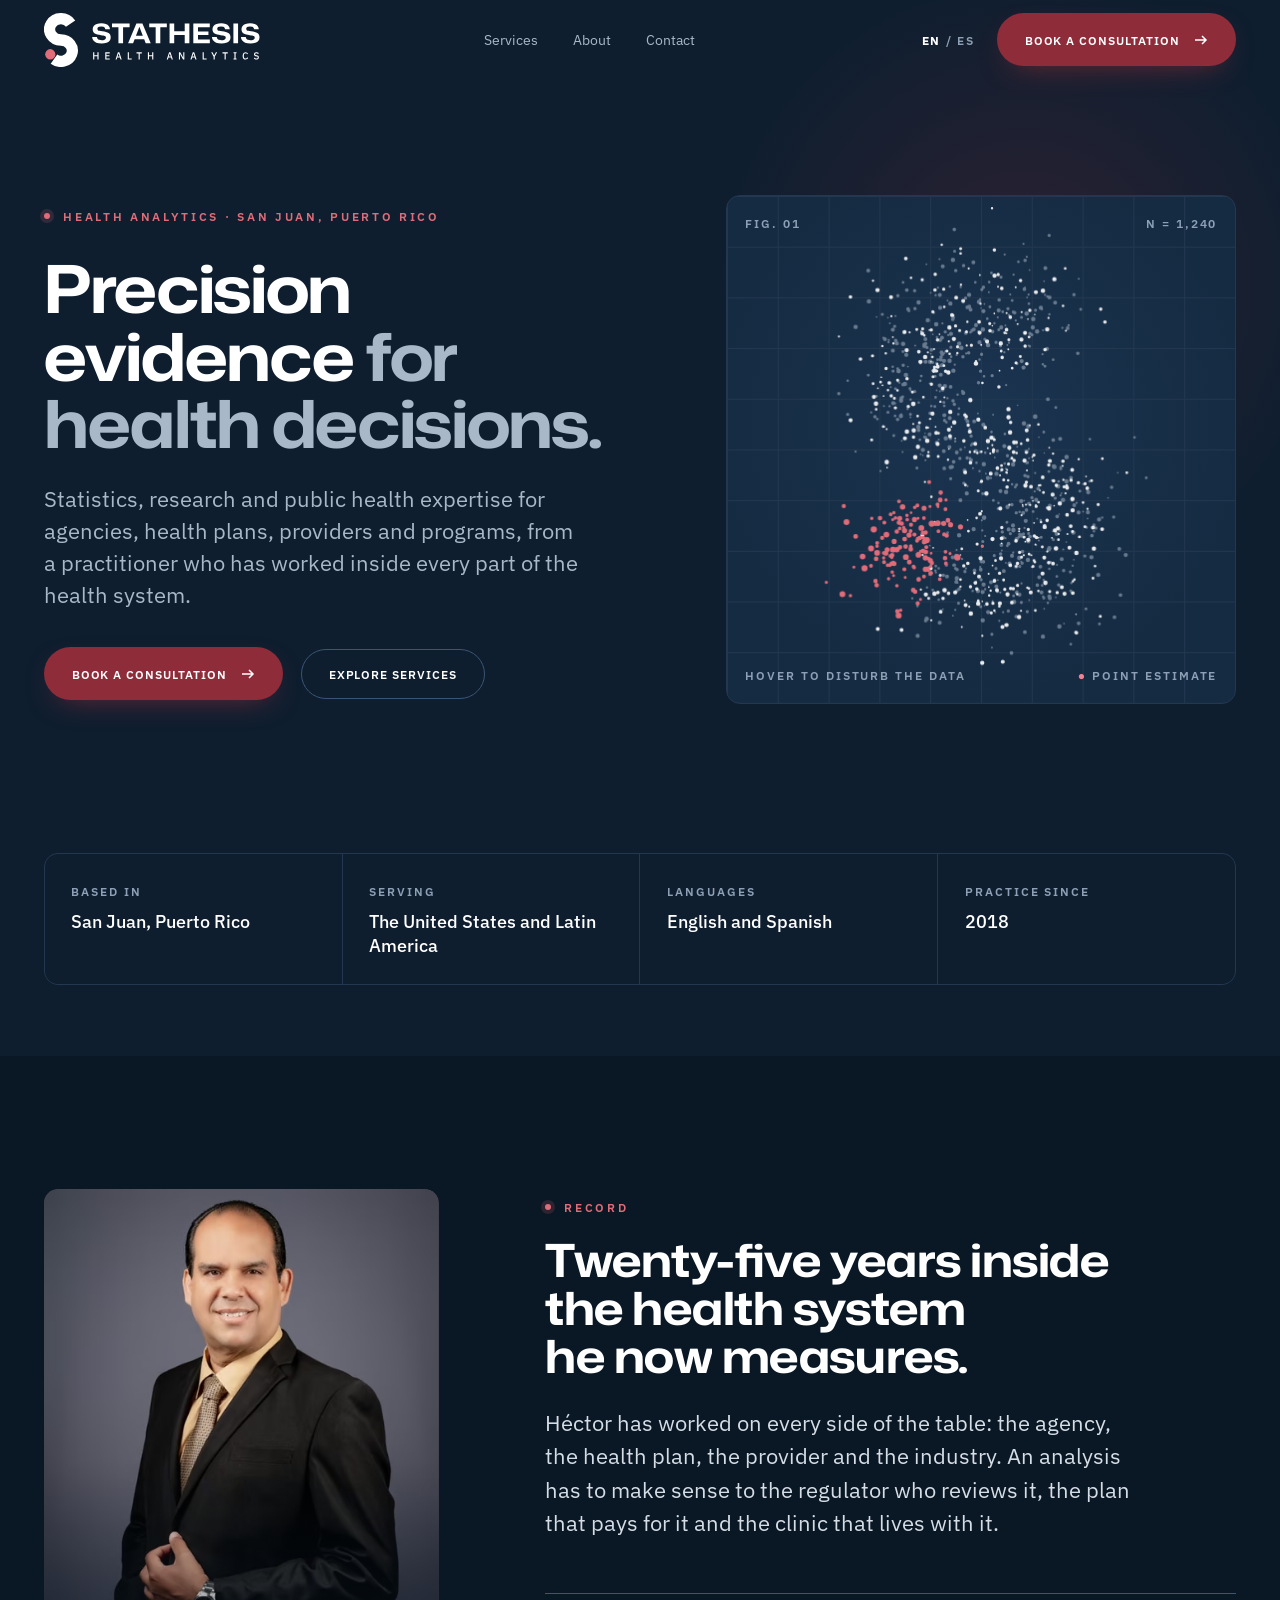
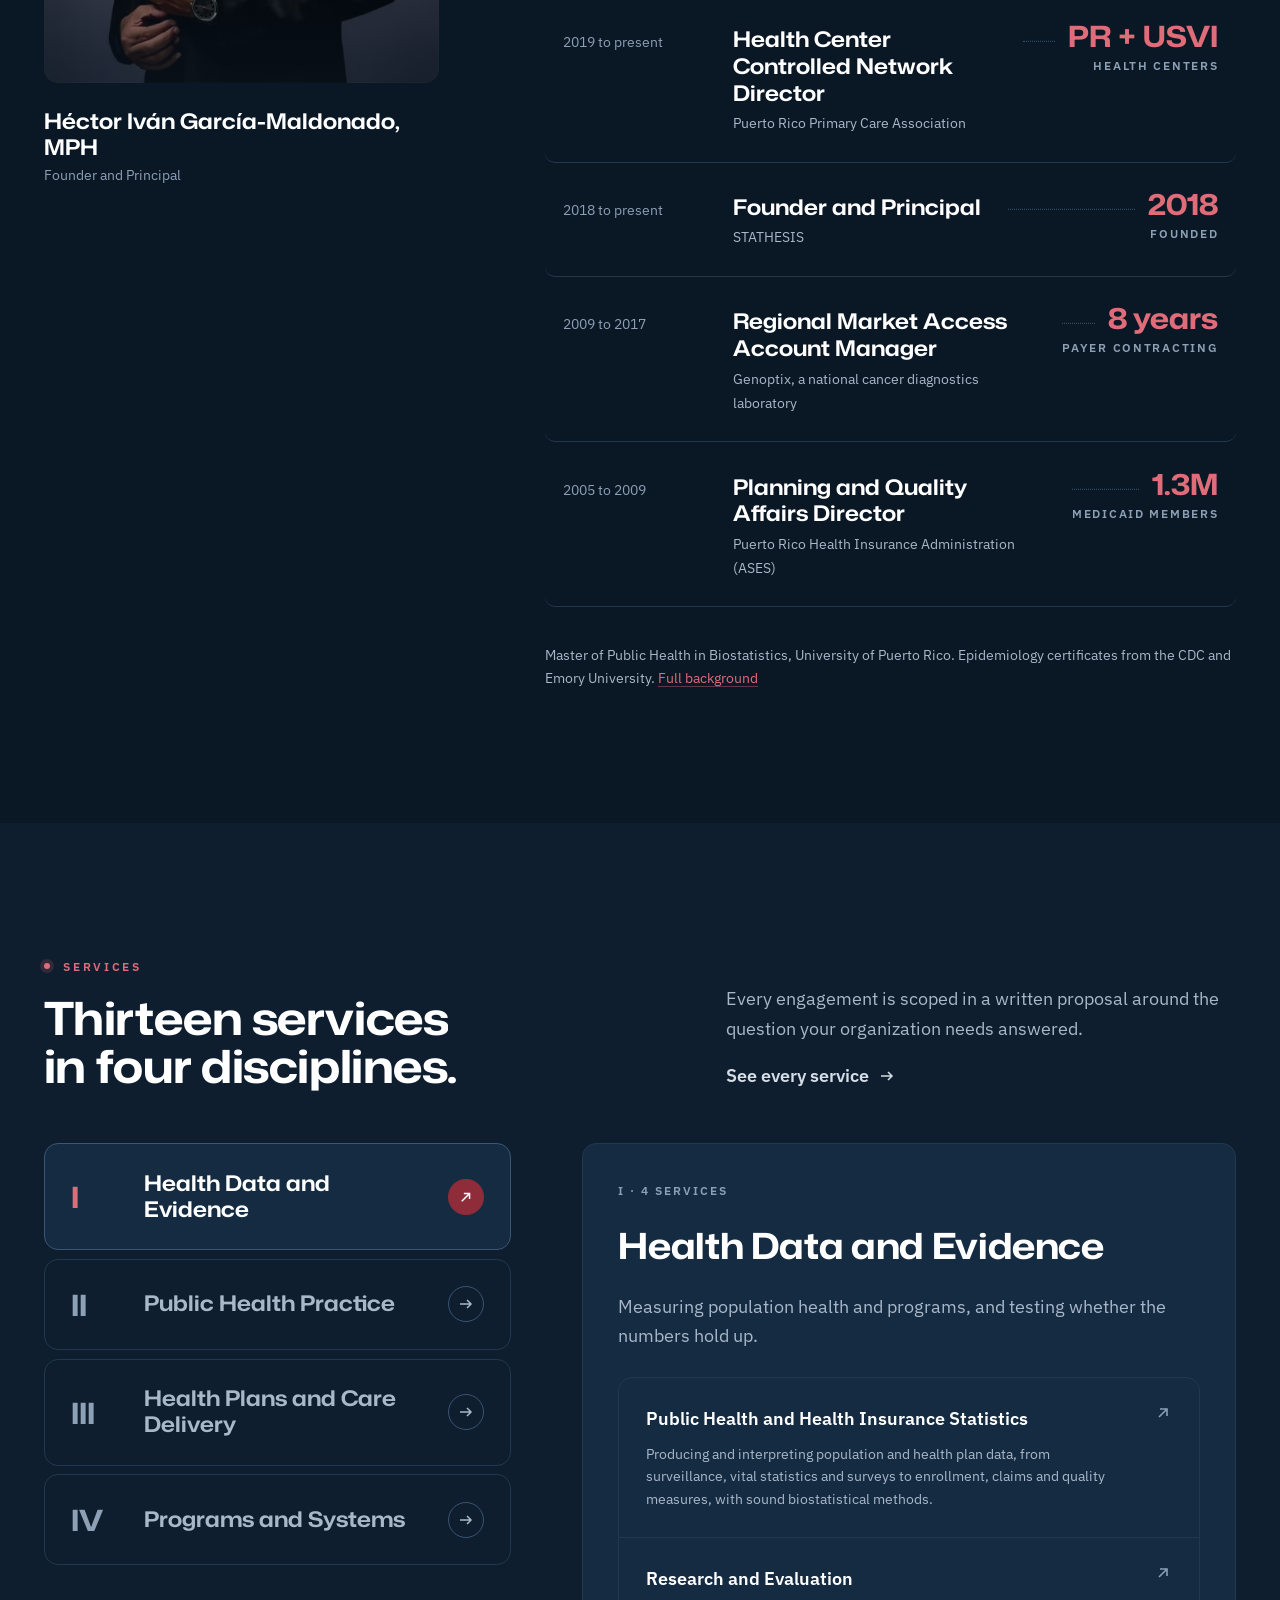
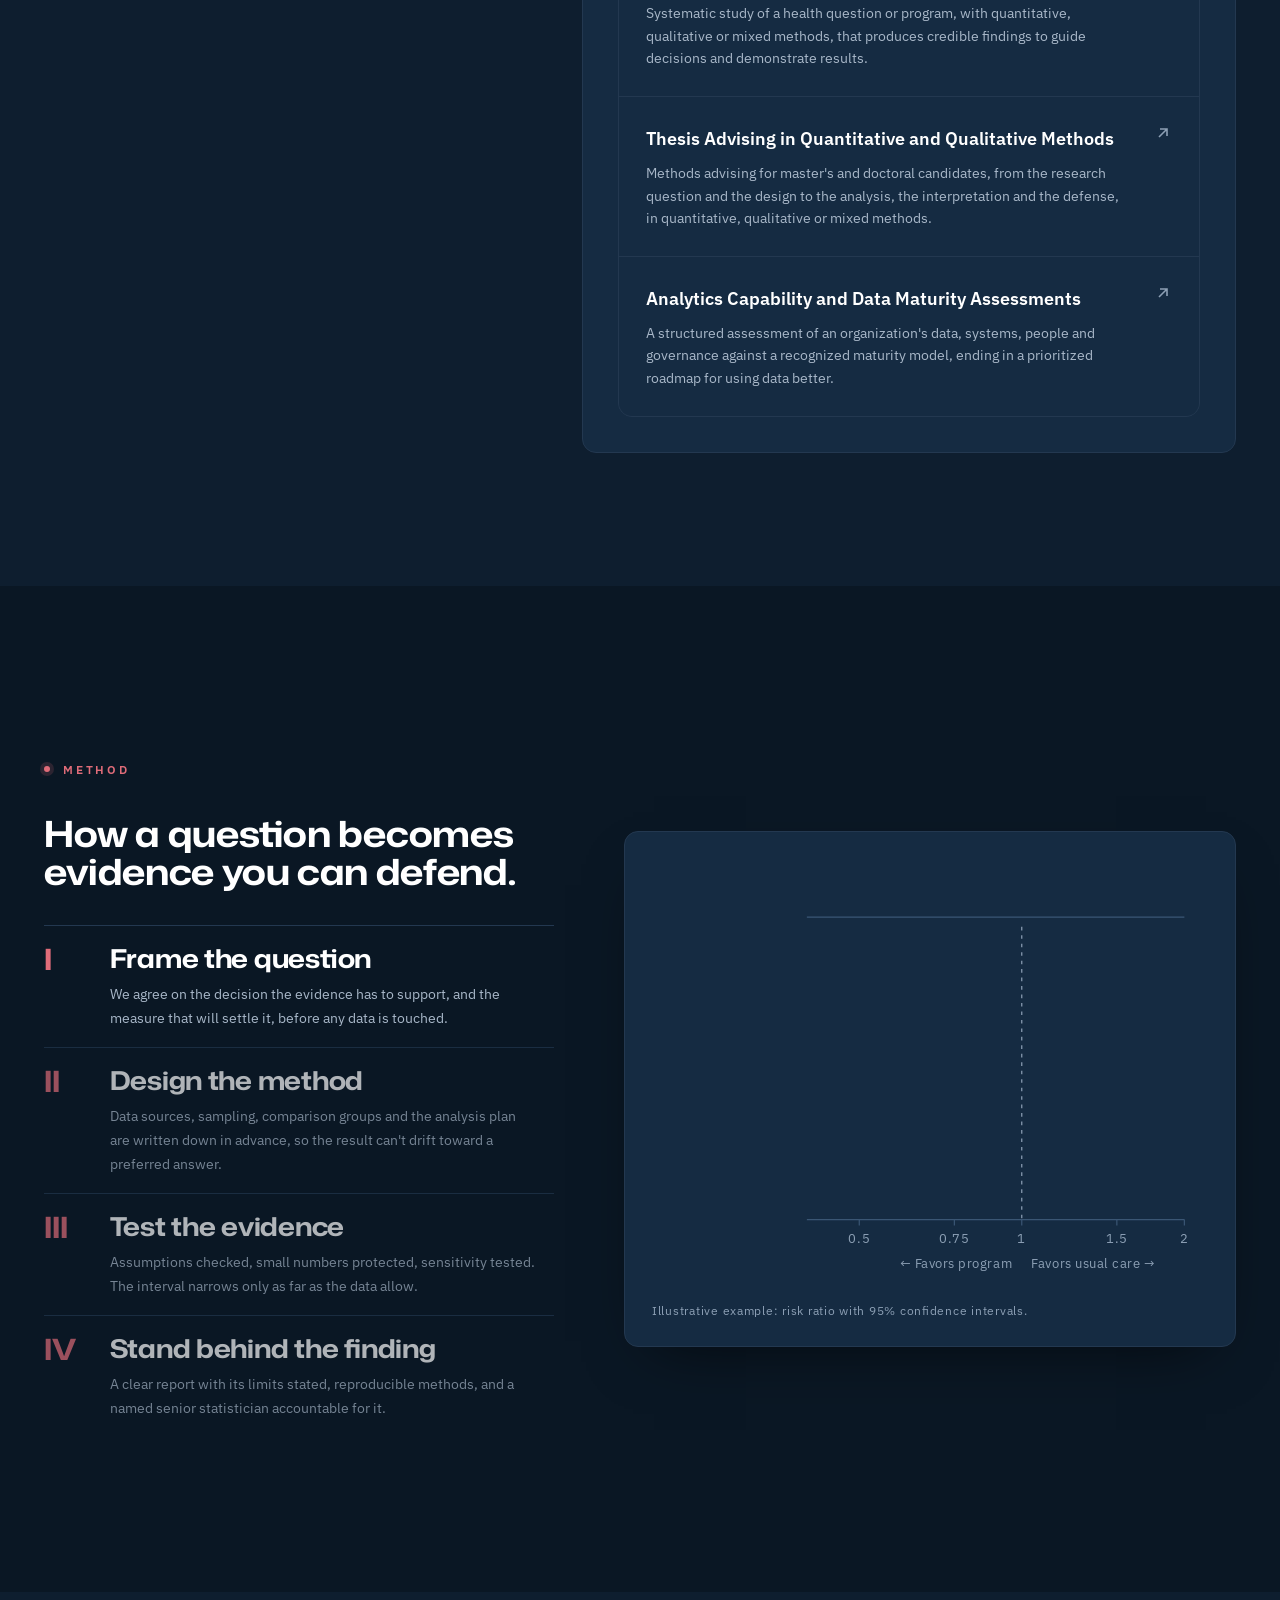
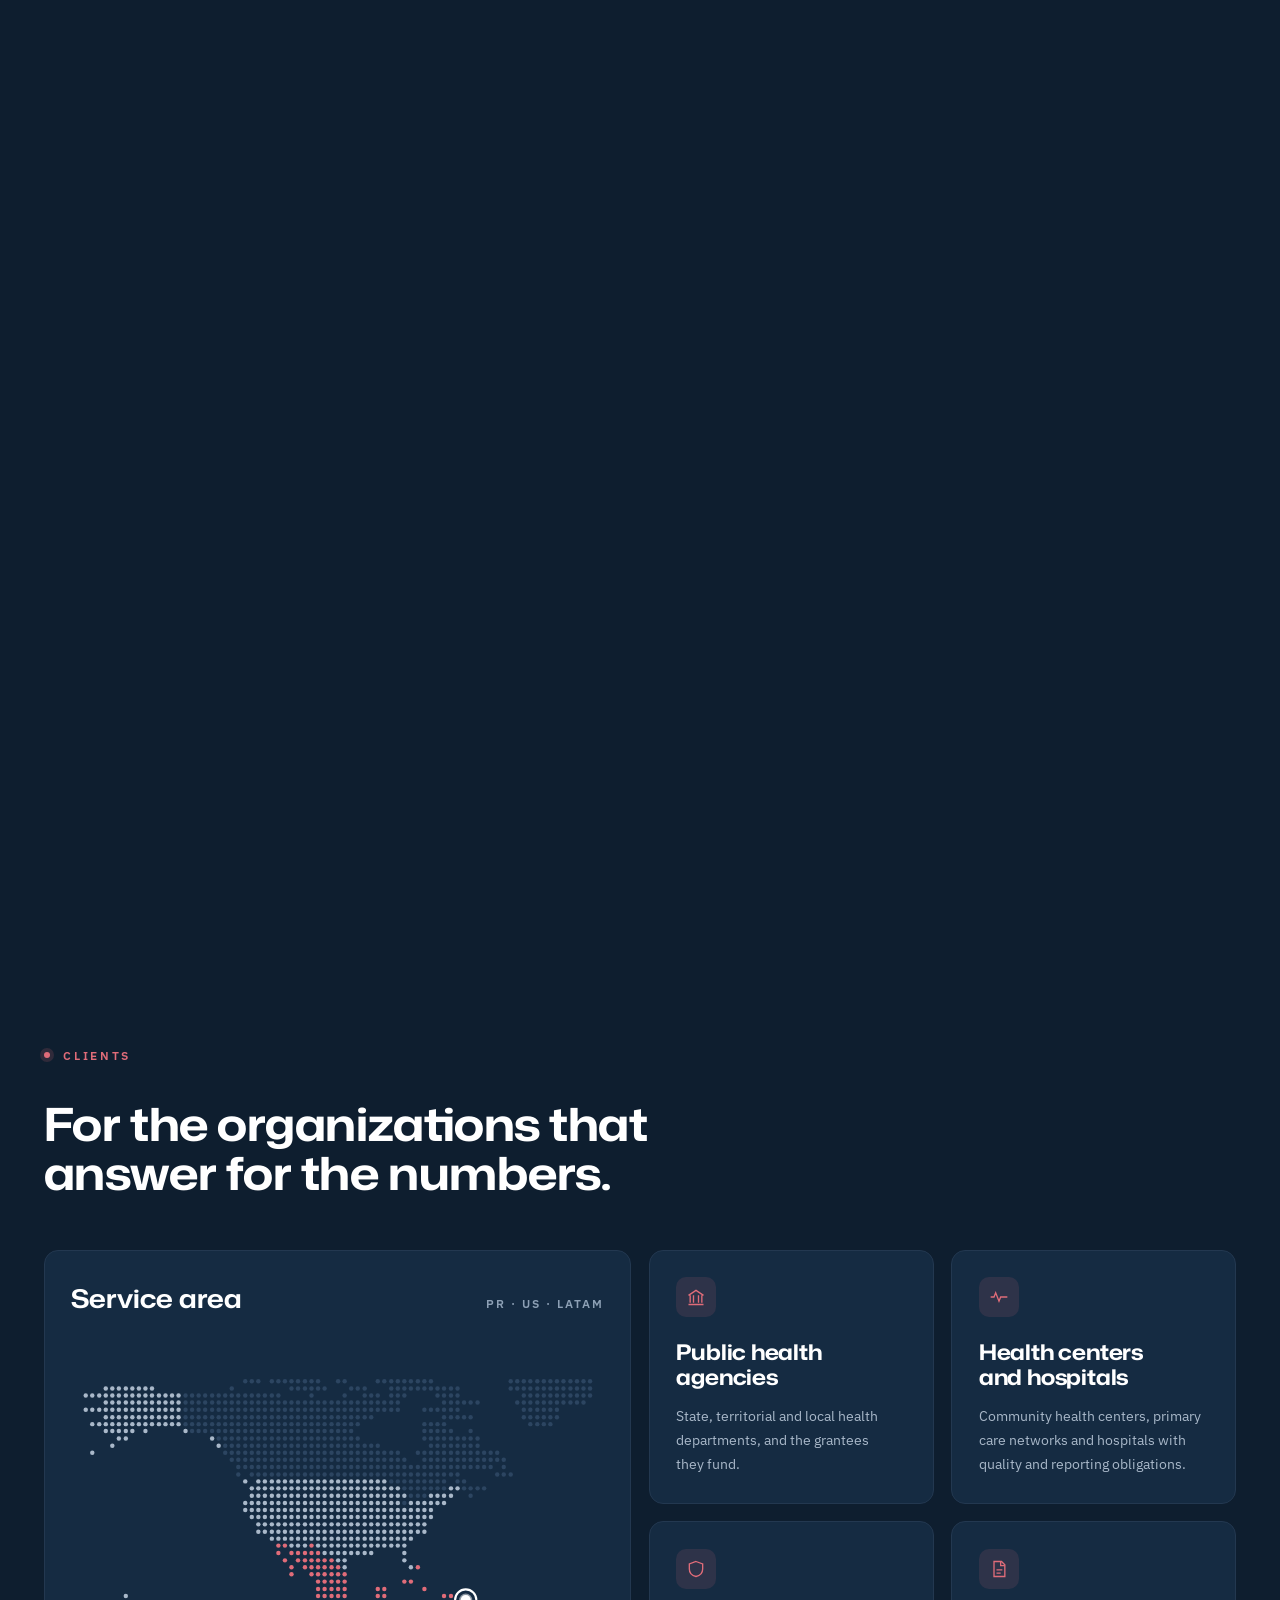
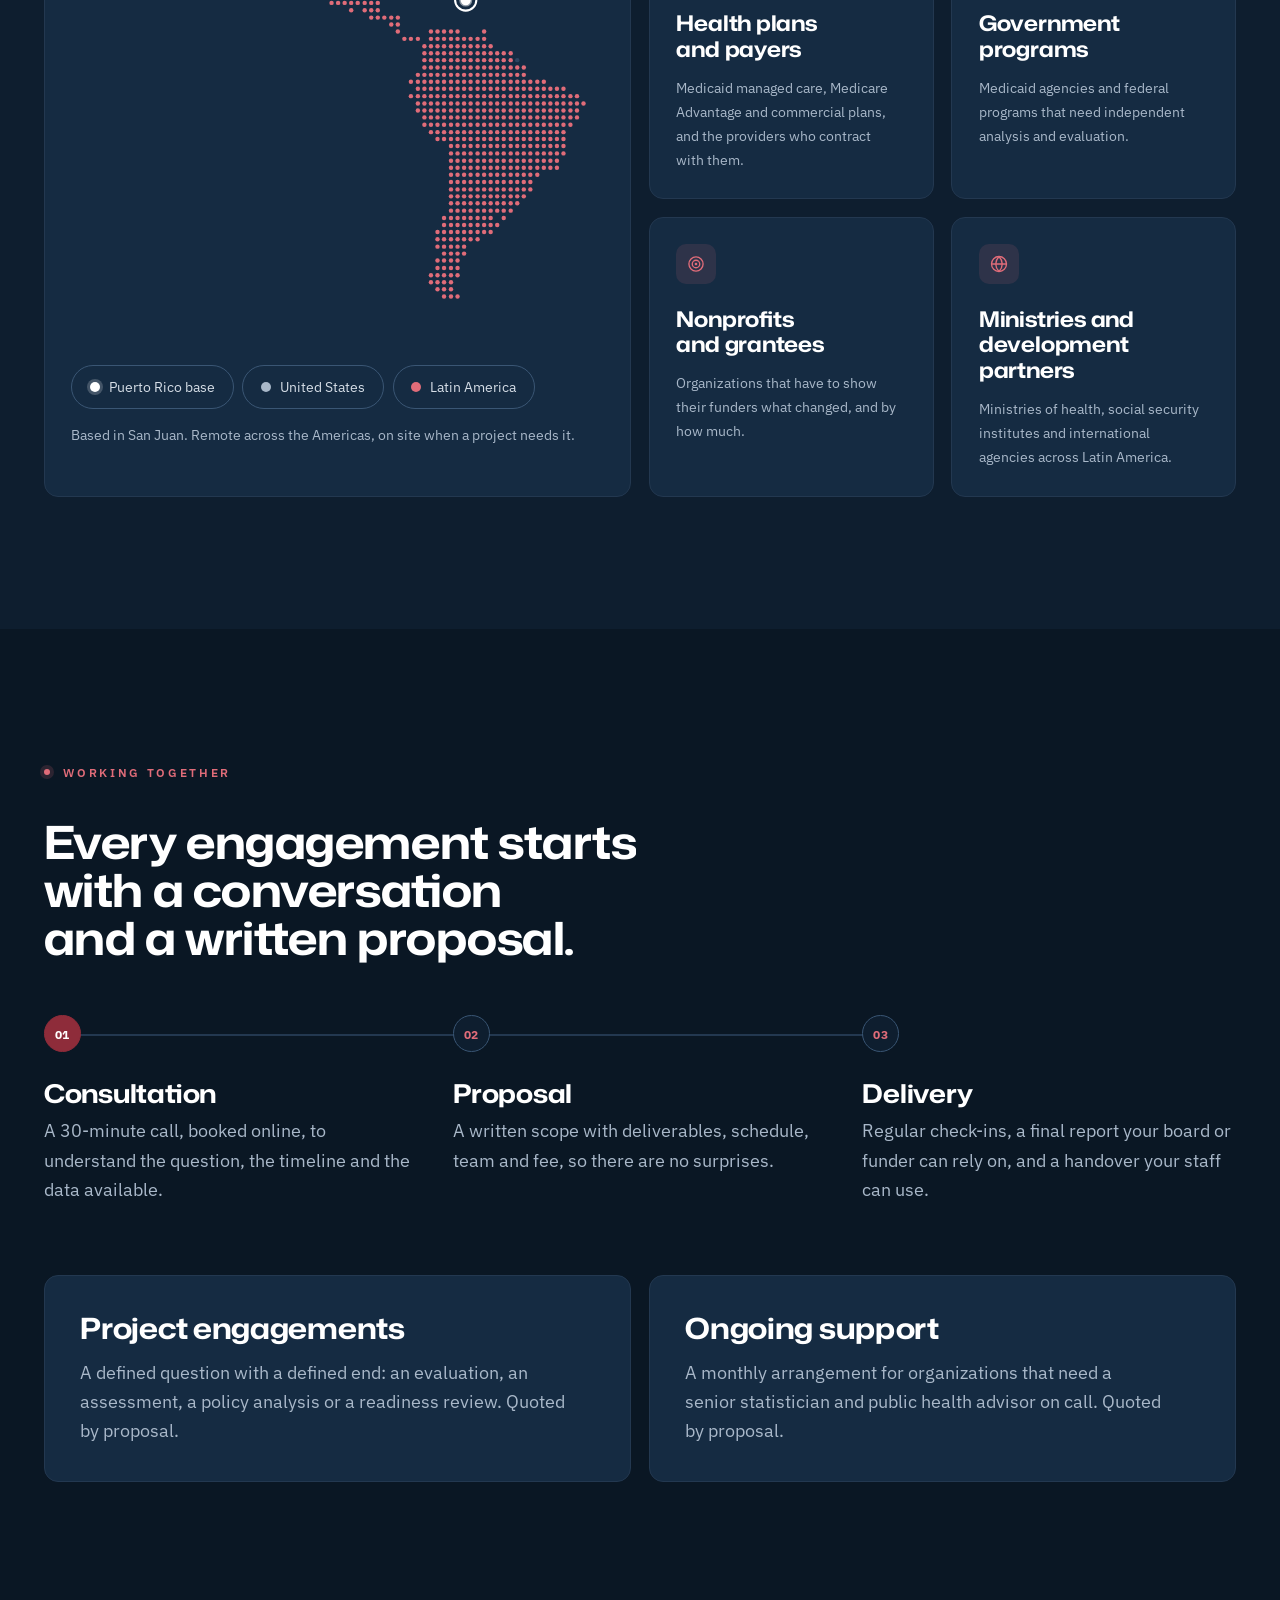
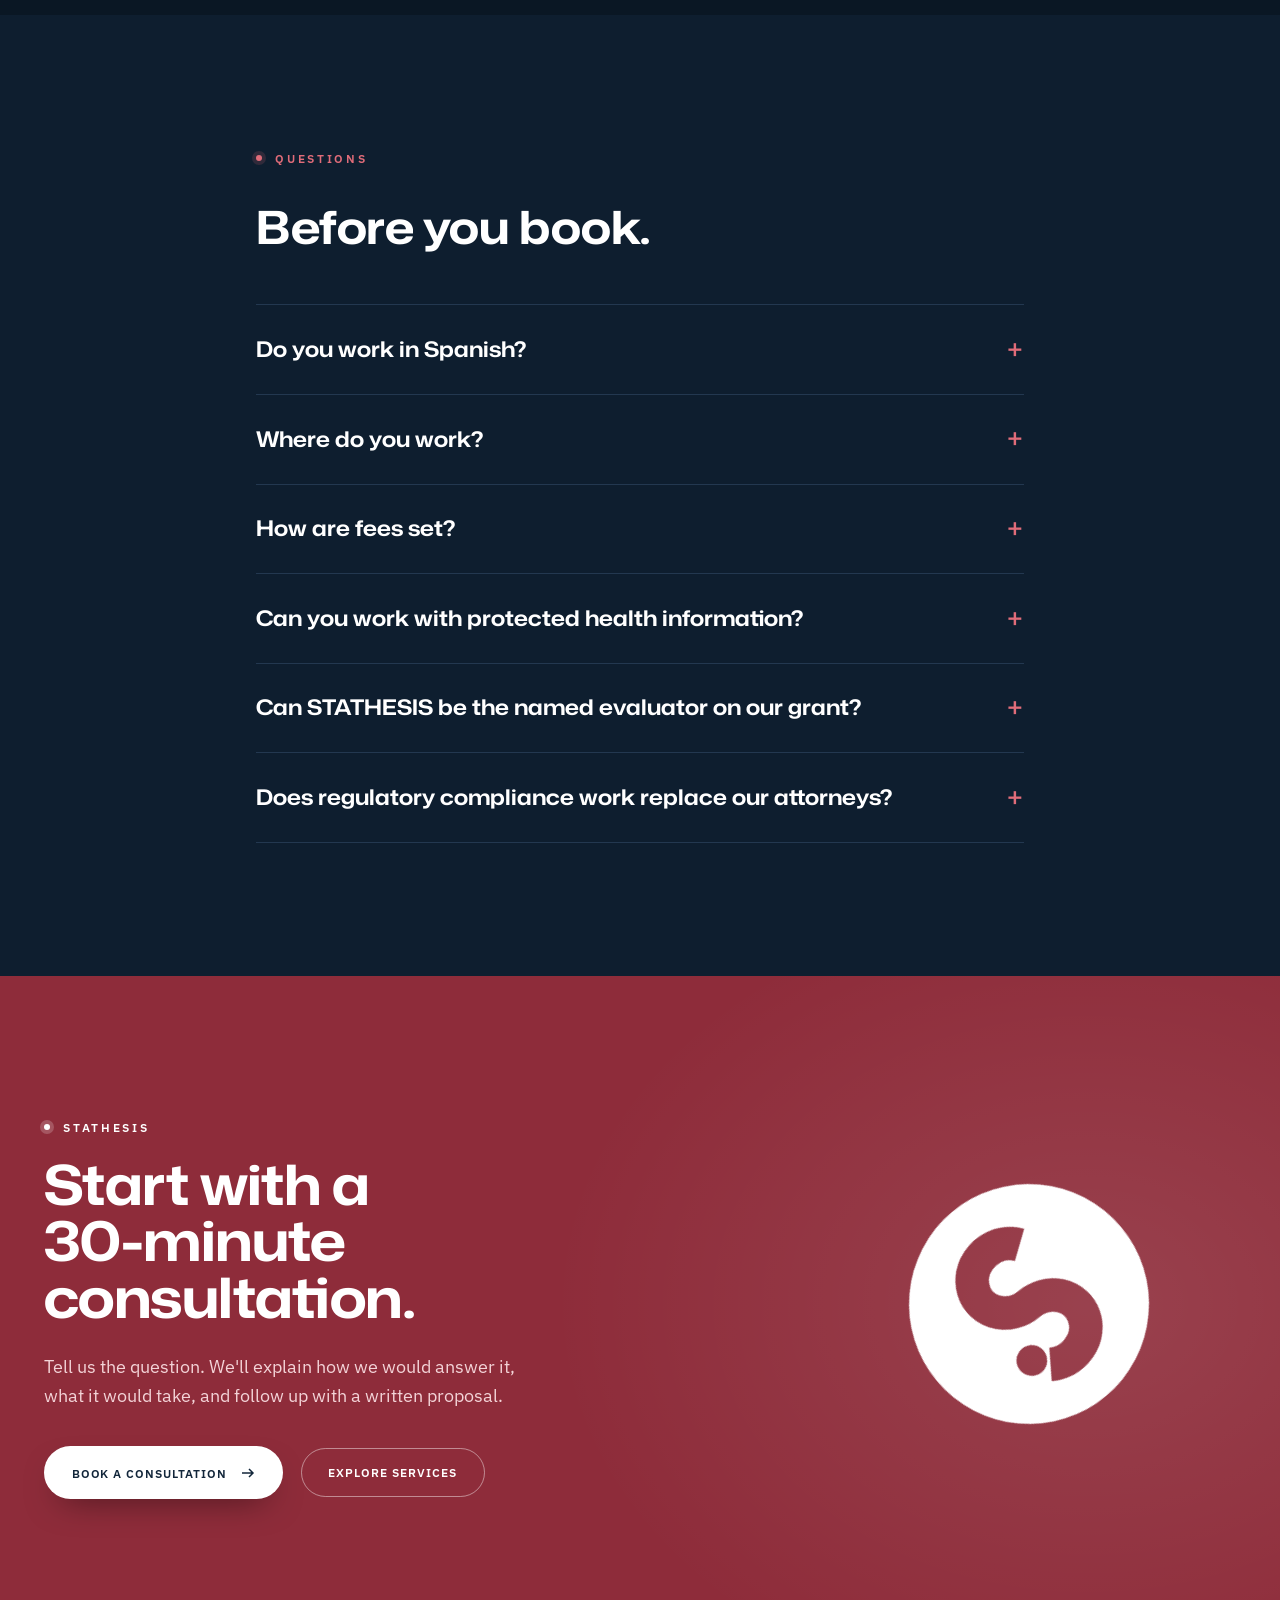
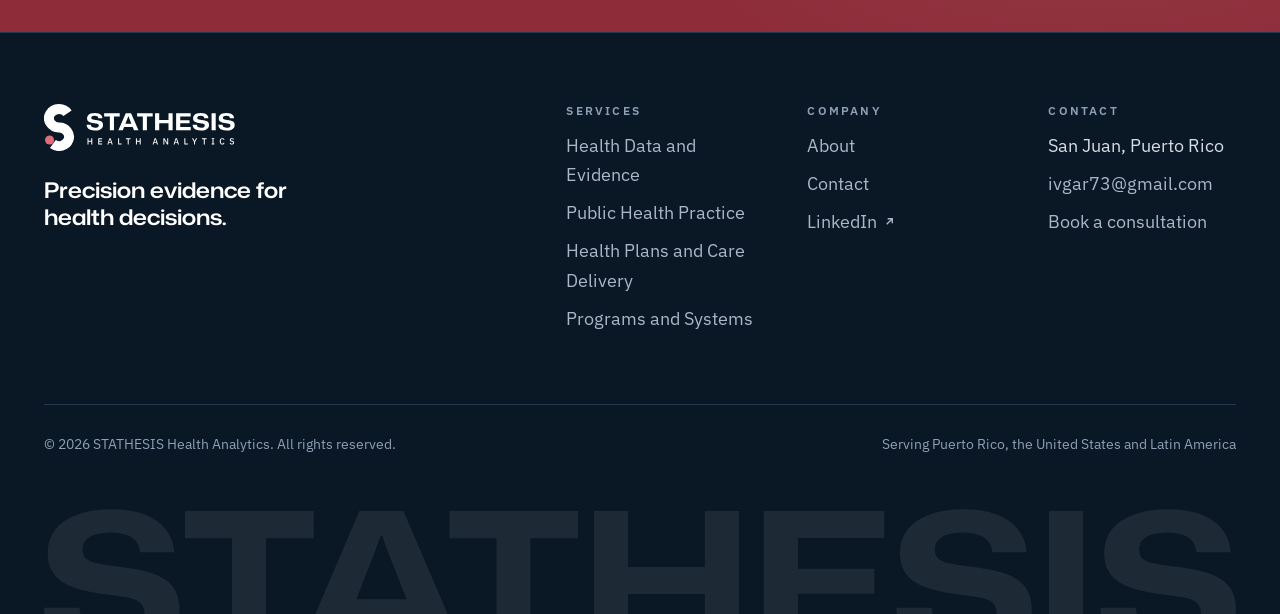
==== commit 57b2f62f: "Add the Google Analytics tag (G-16YY1DPBME) to every page Co-Authored-By: Claude Opus 5.5 <noreply@a" ====
--- a/index.html
+++ b/index.html
@@ -2,6 +2,14 @@
 <html lang="en">
 <head>
 <meta charset="utf-8">
+<!-- Google tag (gtag.js) -->
+<script async src="https://www.googletagmanager.com/gtag/js?id=G-16YY1DPBME"></script>
+<script>
+  window.dataLayer = window.dataLayer || [];
+  function gtag(){dataLayer.push(arguments);}
+  gtag('js', new Date());
+  gtag('config', 'G-16YY1DPBME');
+</script>
 <meta name="viewport" content="width=device-width, initial-scale=1, viewport-fit=cover">
 <title>STATHESIS Health Analytics · Precision evidence for health decisions</title>
 <meta name="description" content="Public health statistics, research, policy and health systems consulting from San Juan, Puerto Rico, for agencies, health plans and providers across the United States and Latin America. In English and Spanish.">
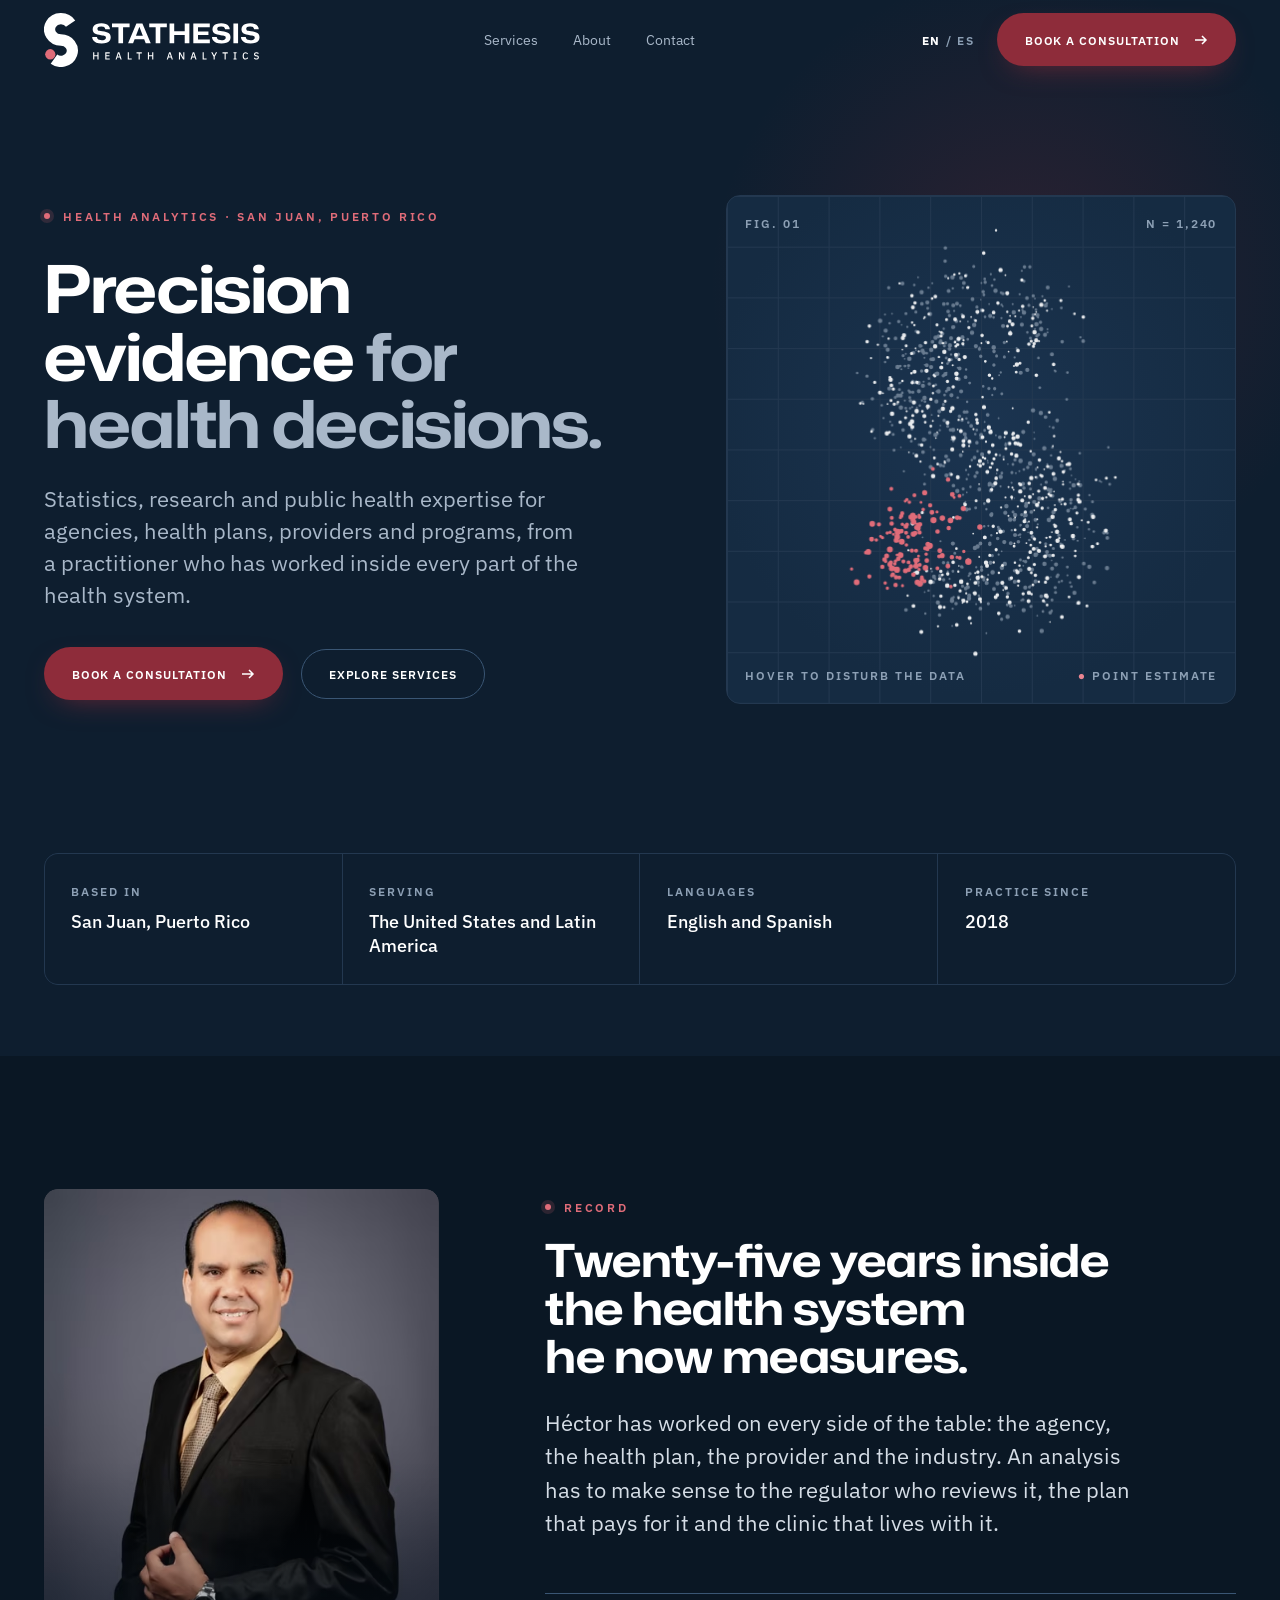
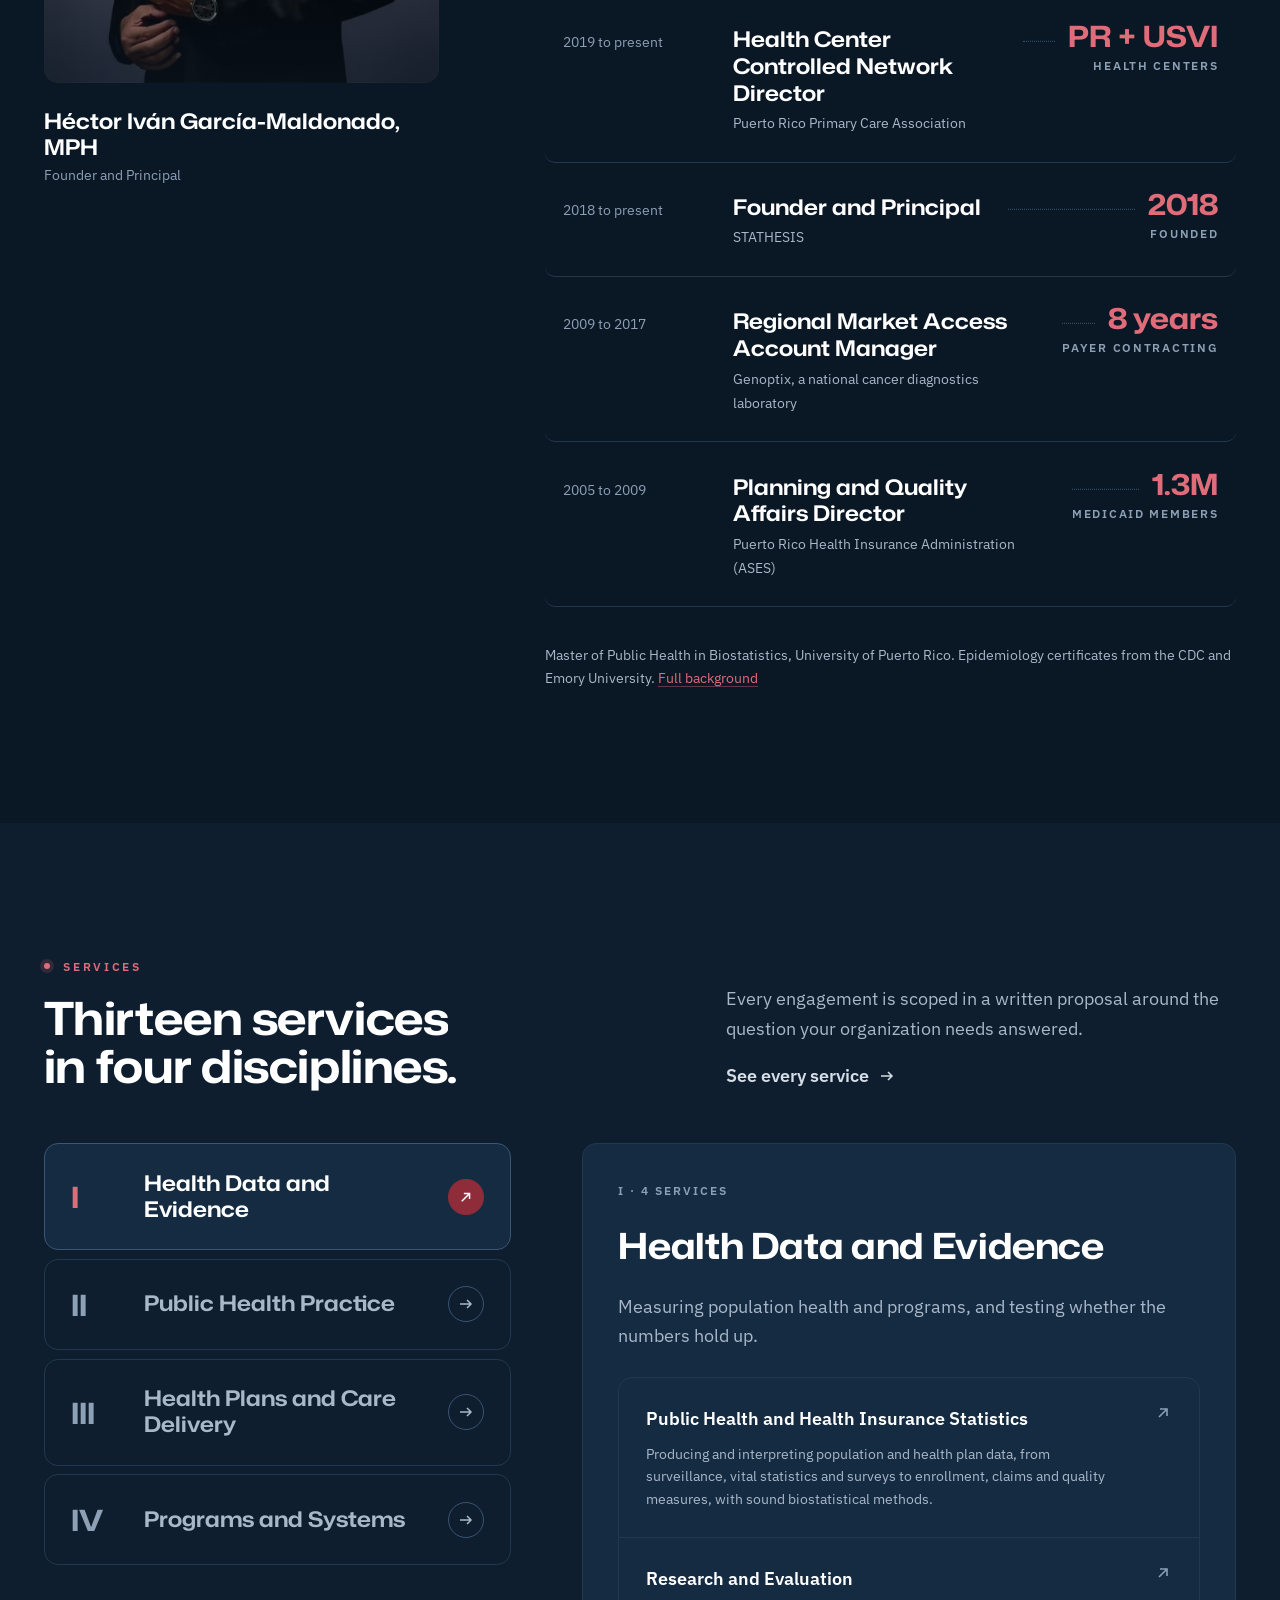
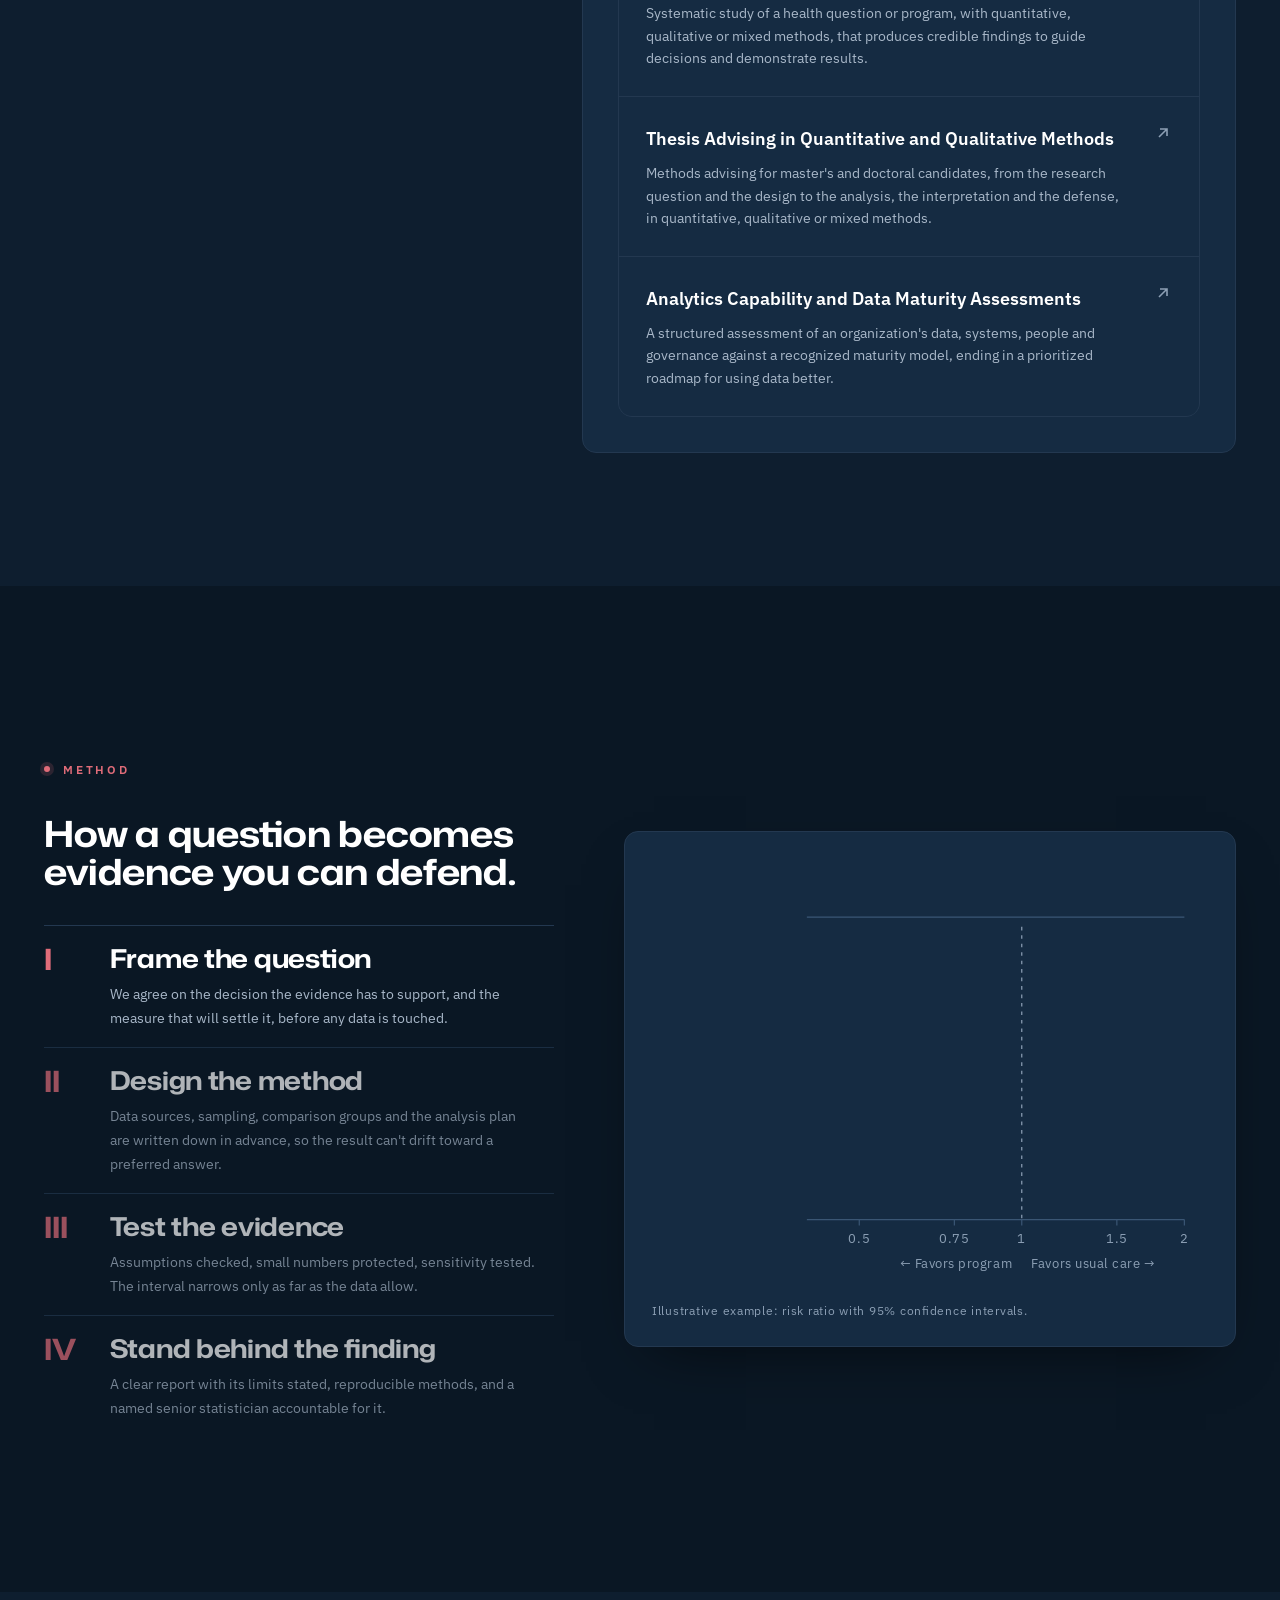
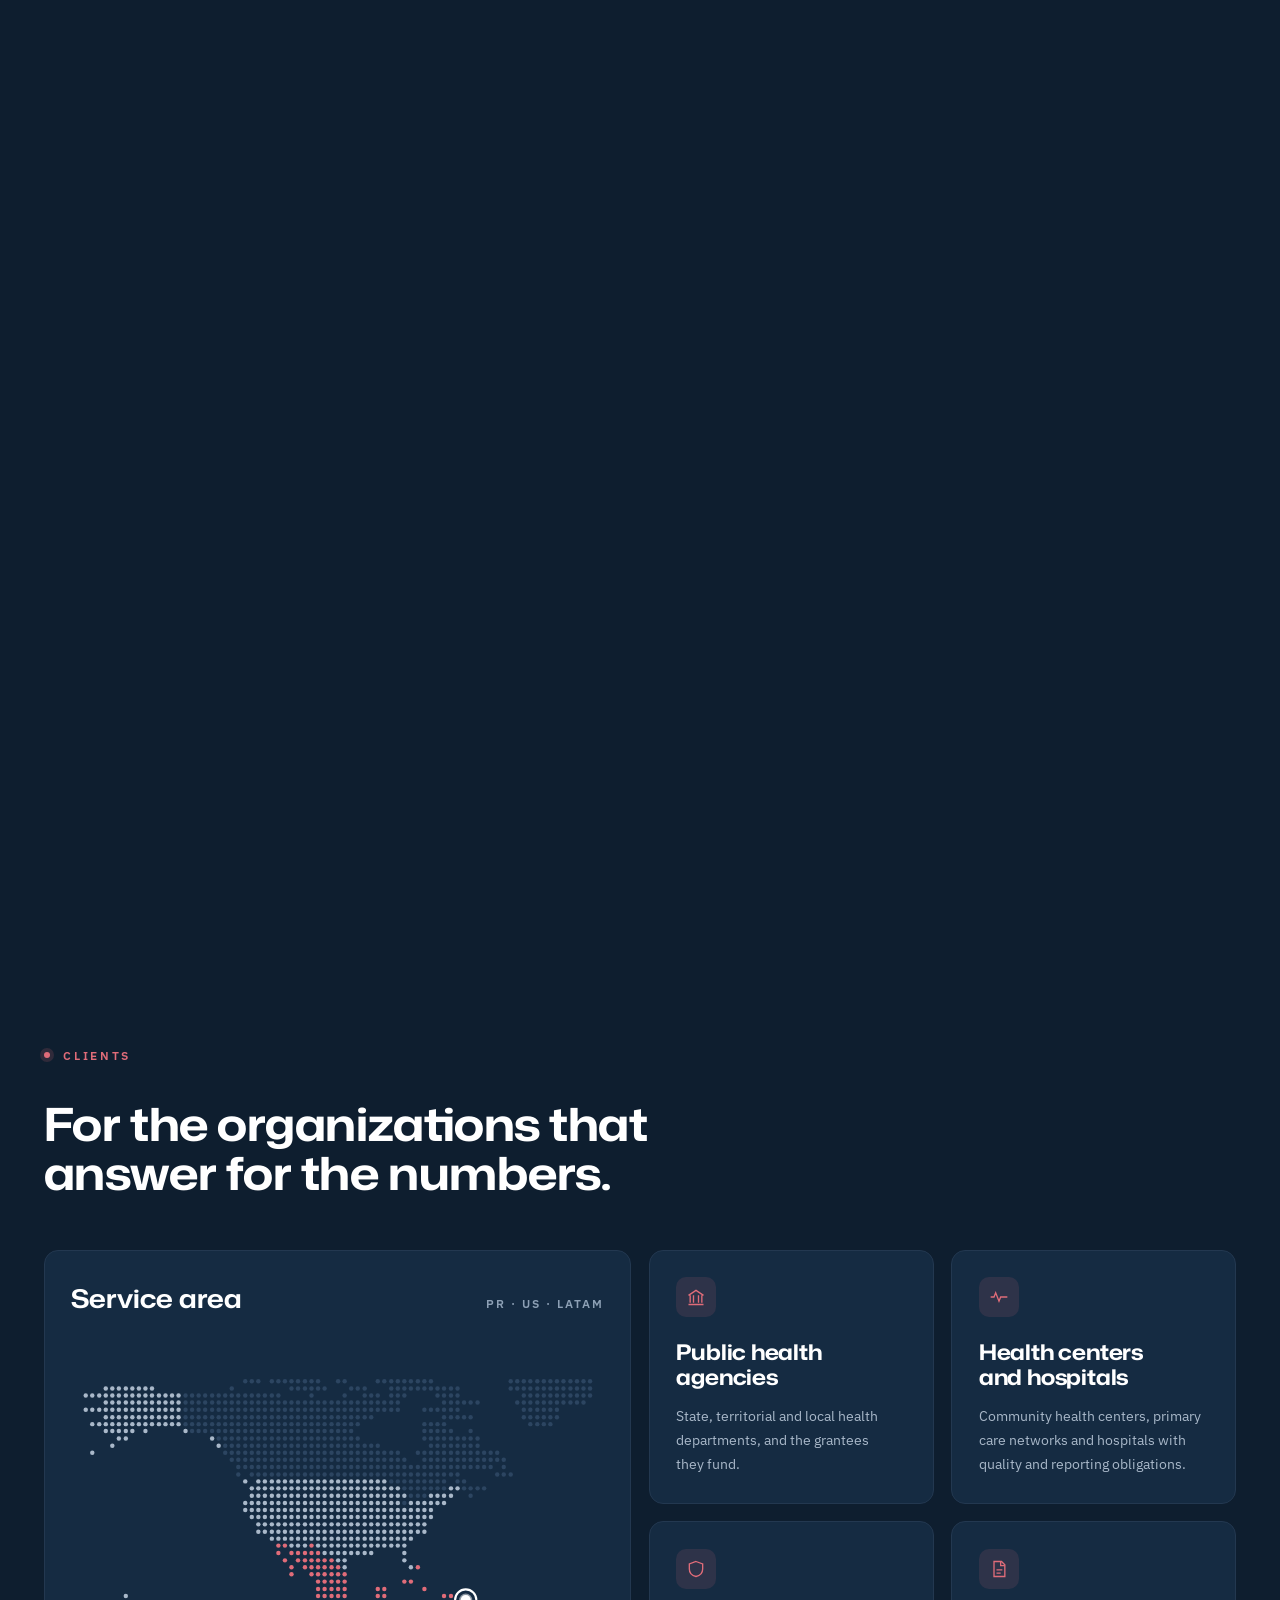
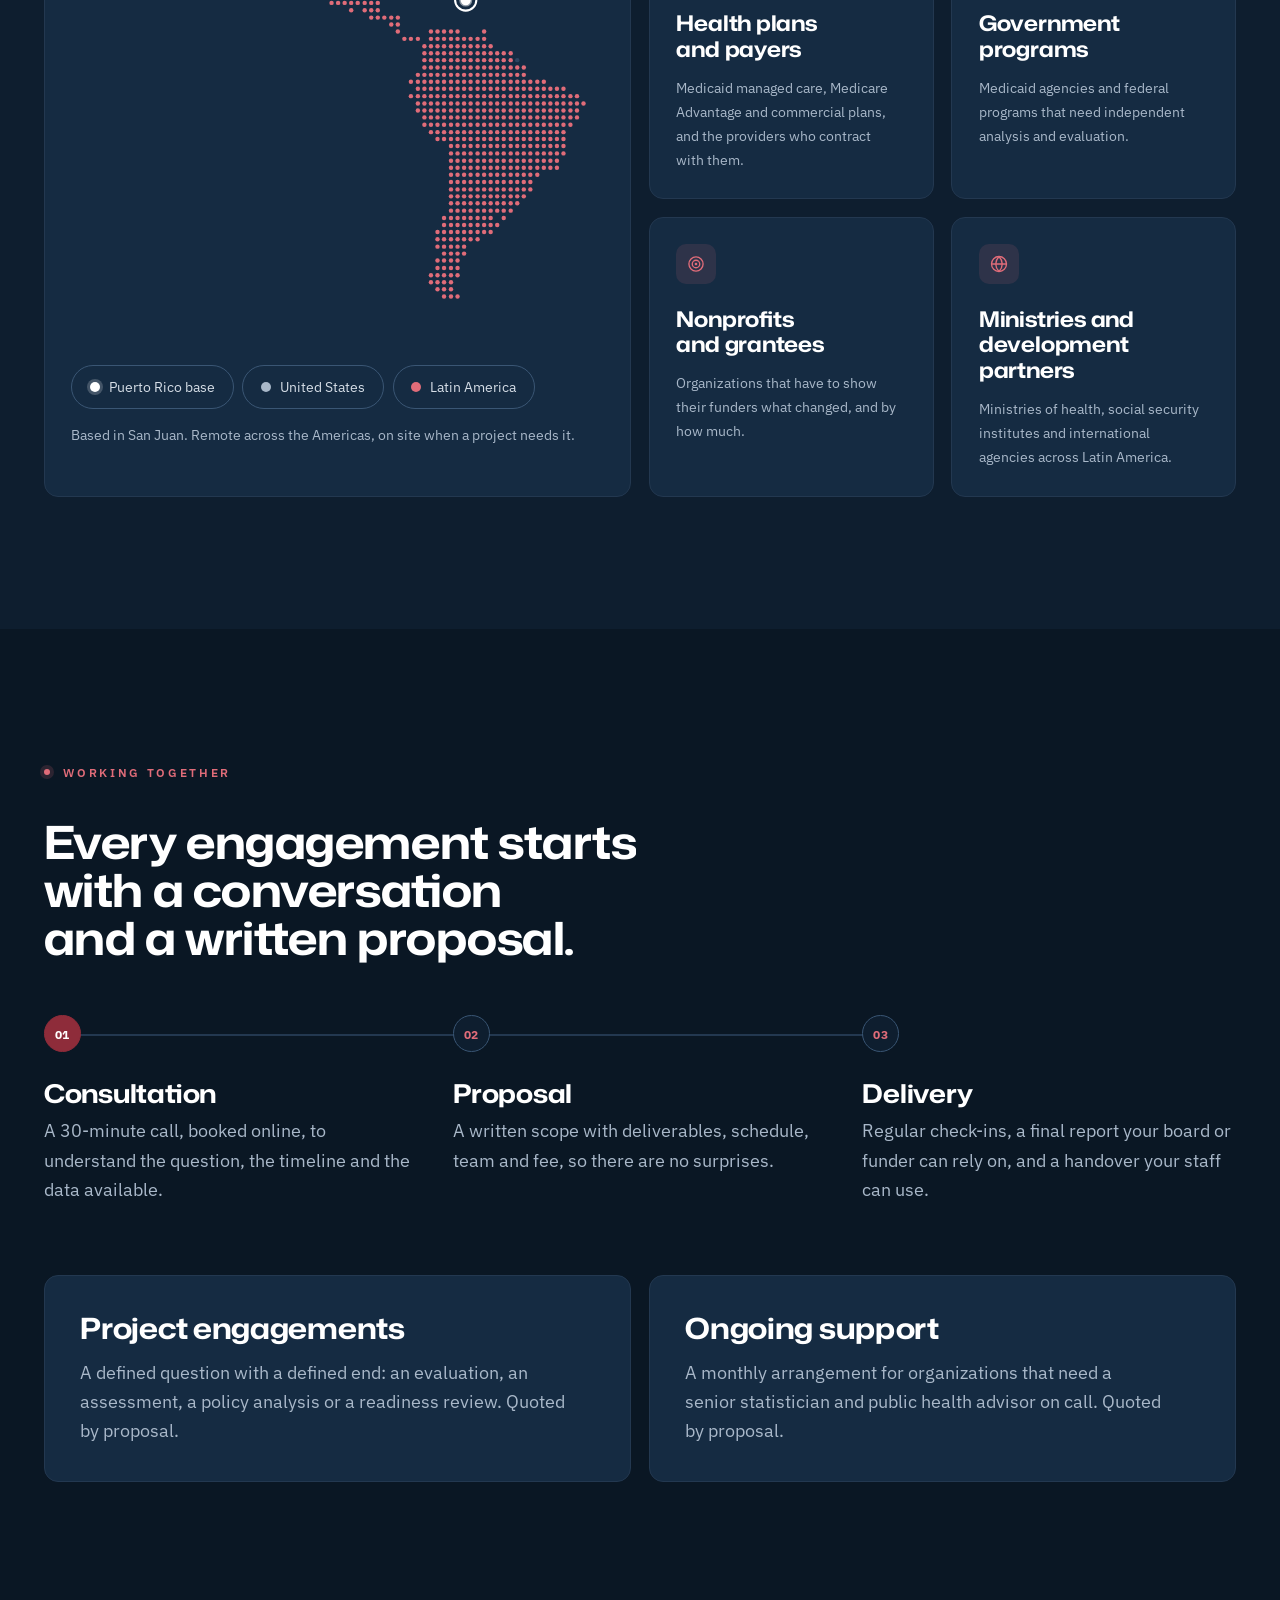
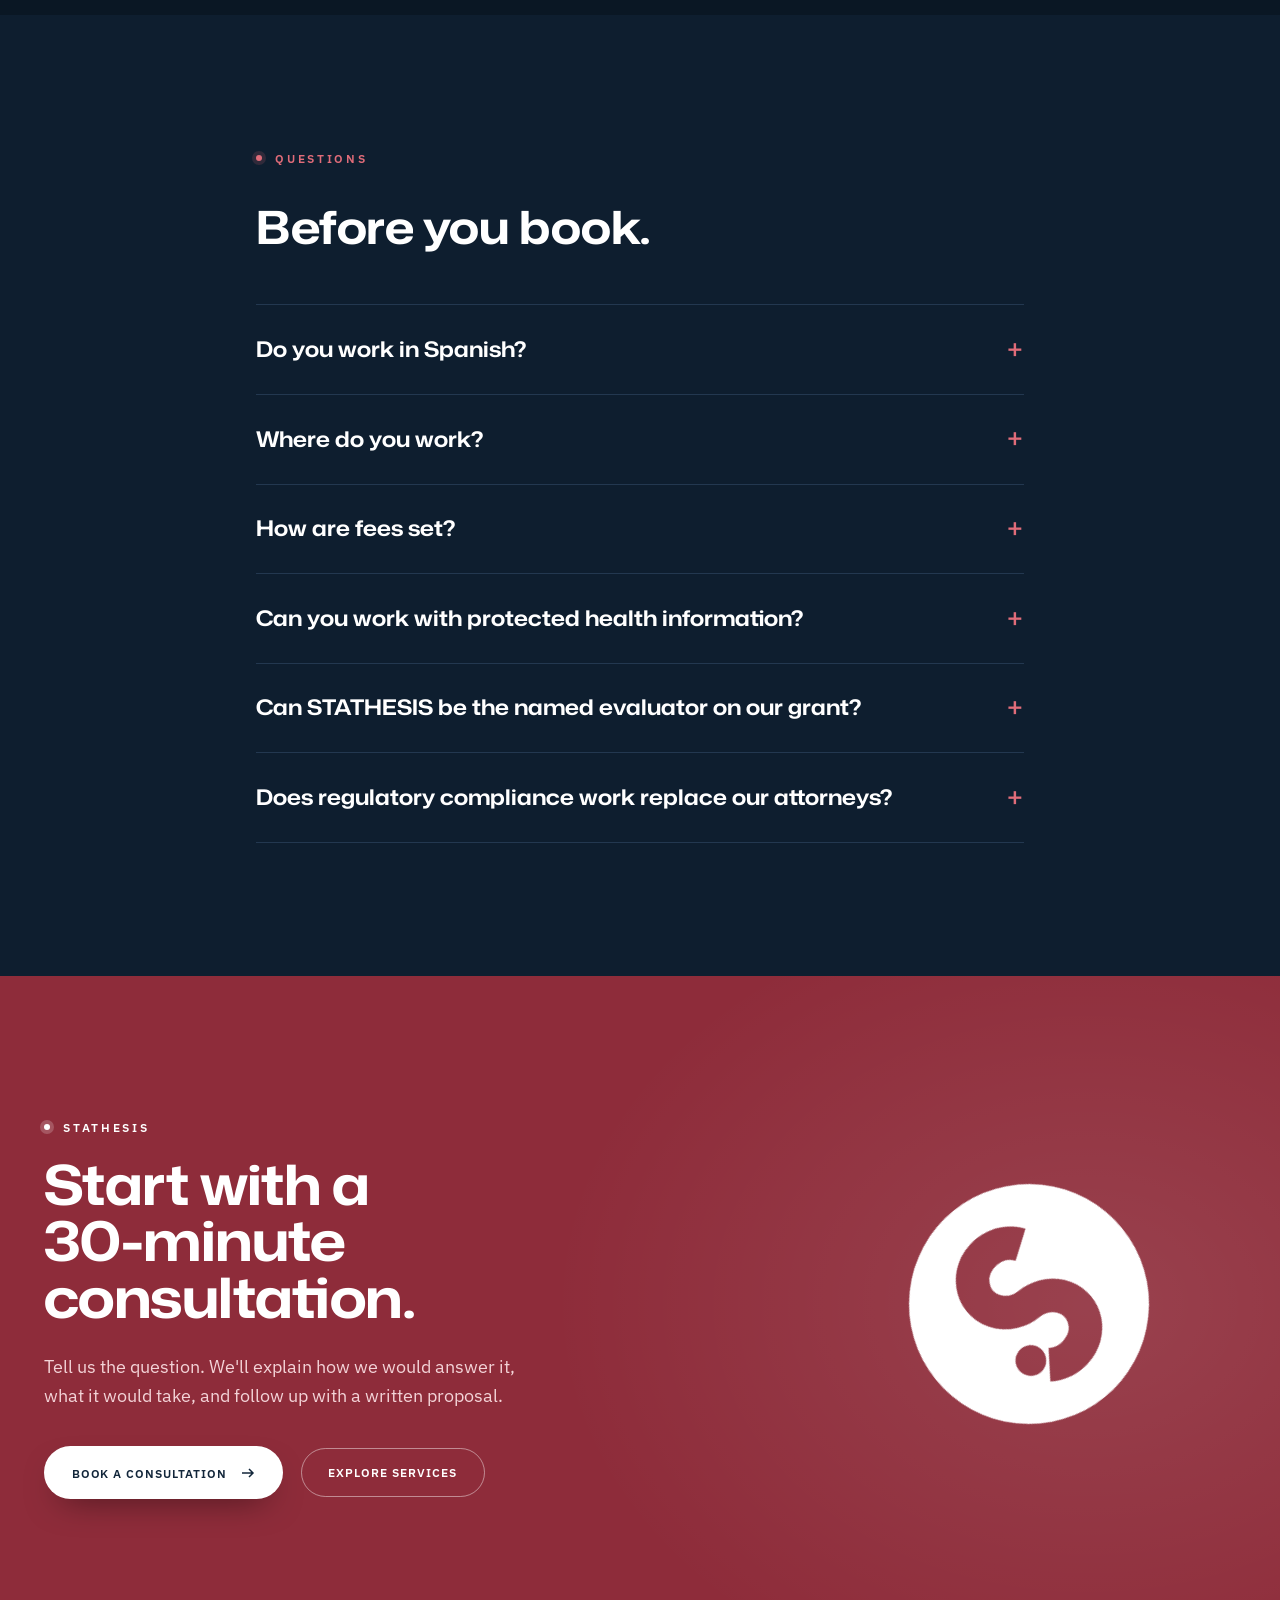
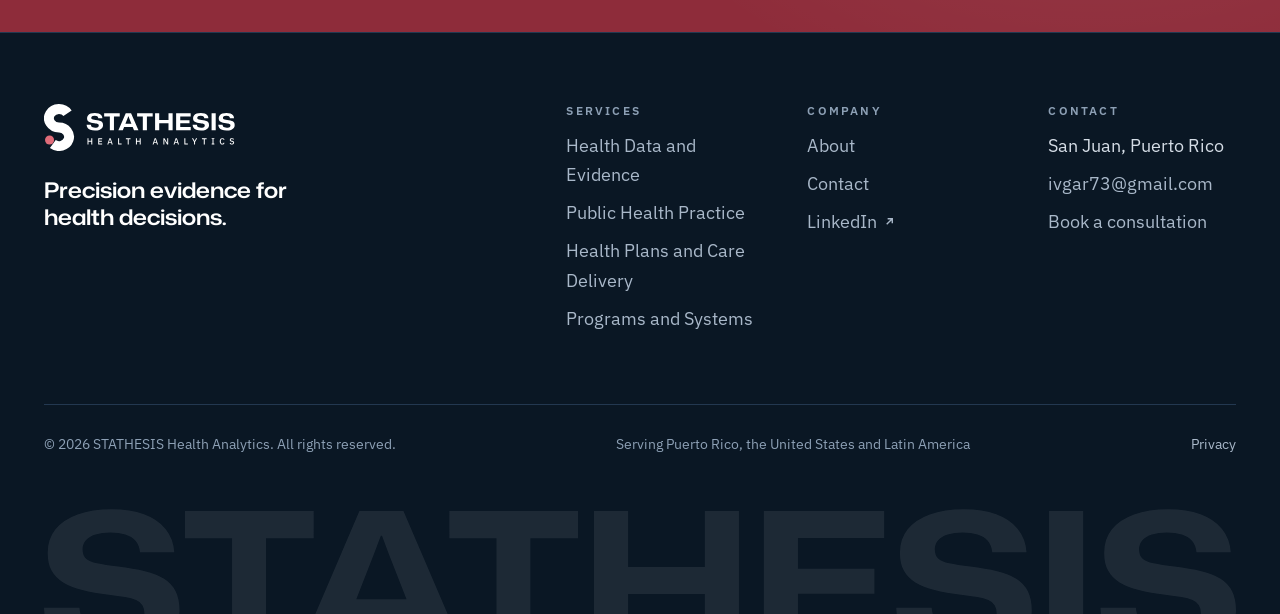
==== commit f1df4911: "Privacy pages (EN /privacy/, ES /es/privacidad/) for the Google Analytics tag Built from the About p" ====
--- a/index.html
+++ b/index.html
@@ -193,6 +193,7 @@
     <div class="footer-base">
       <span>&copy; 2026 STATHESIS Health Analytics. All rights reserved.</span>
       <span>Serving Puerto Rico, the United States and Latin America</span>
+      <a href="/privacy/">Privacy</a>
     </div>
     <div class="giant" aria-hidden="true"><img src="/img/wordmark-giant.svg" width="612" height="75" alt="" loading="lazy"></div>
   </div>
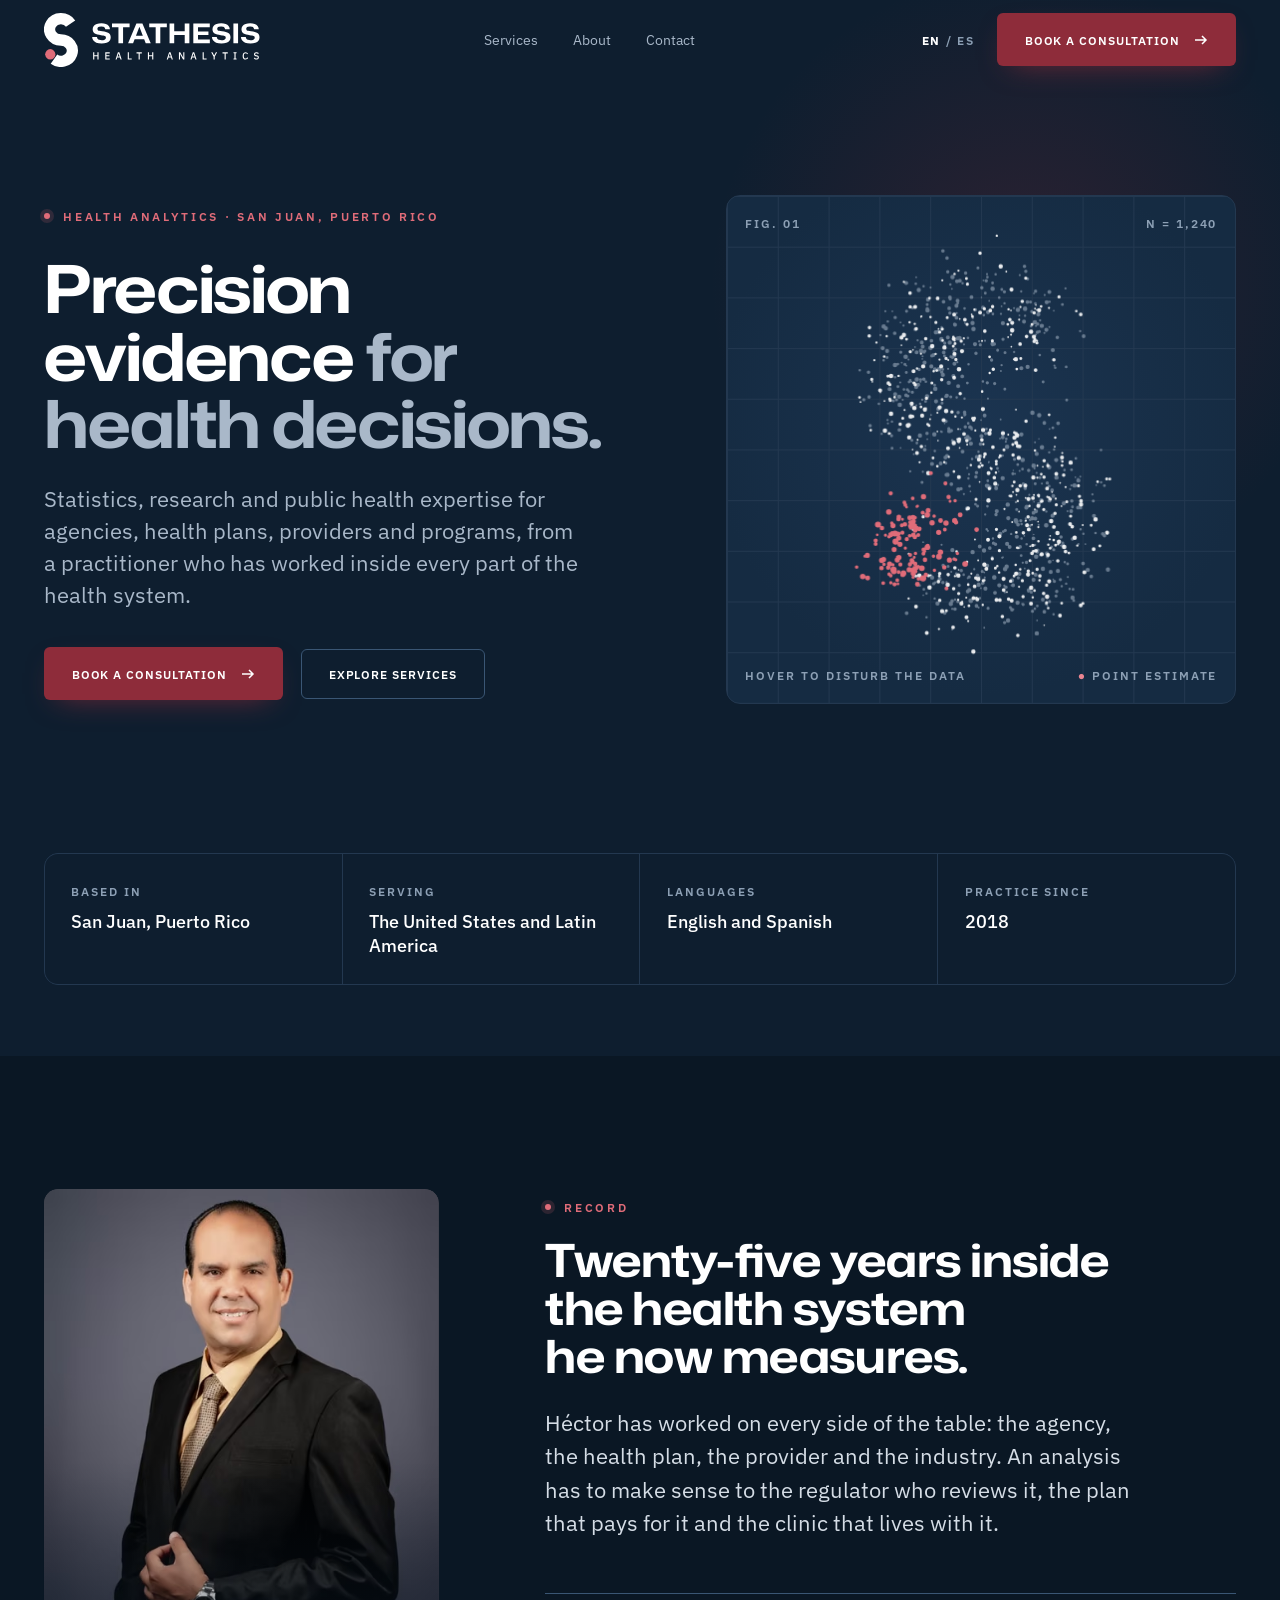
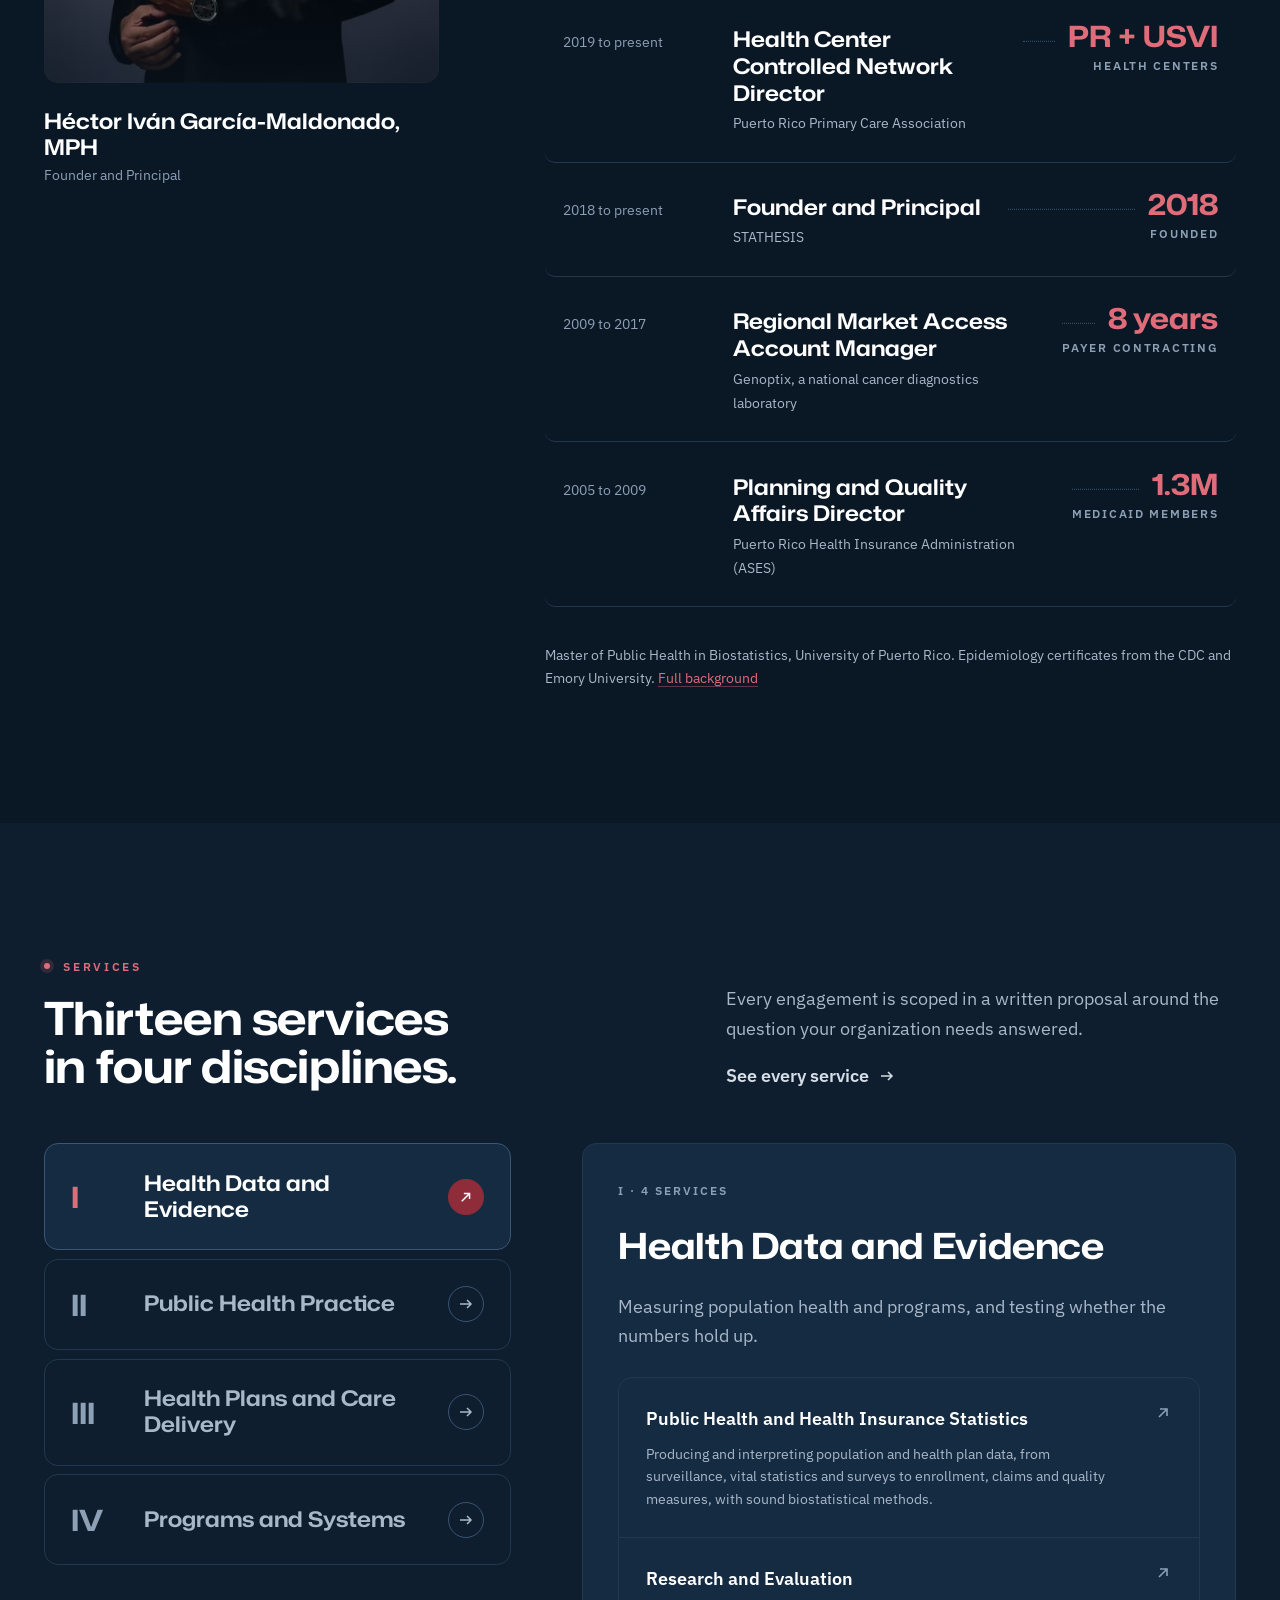
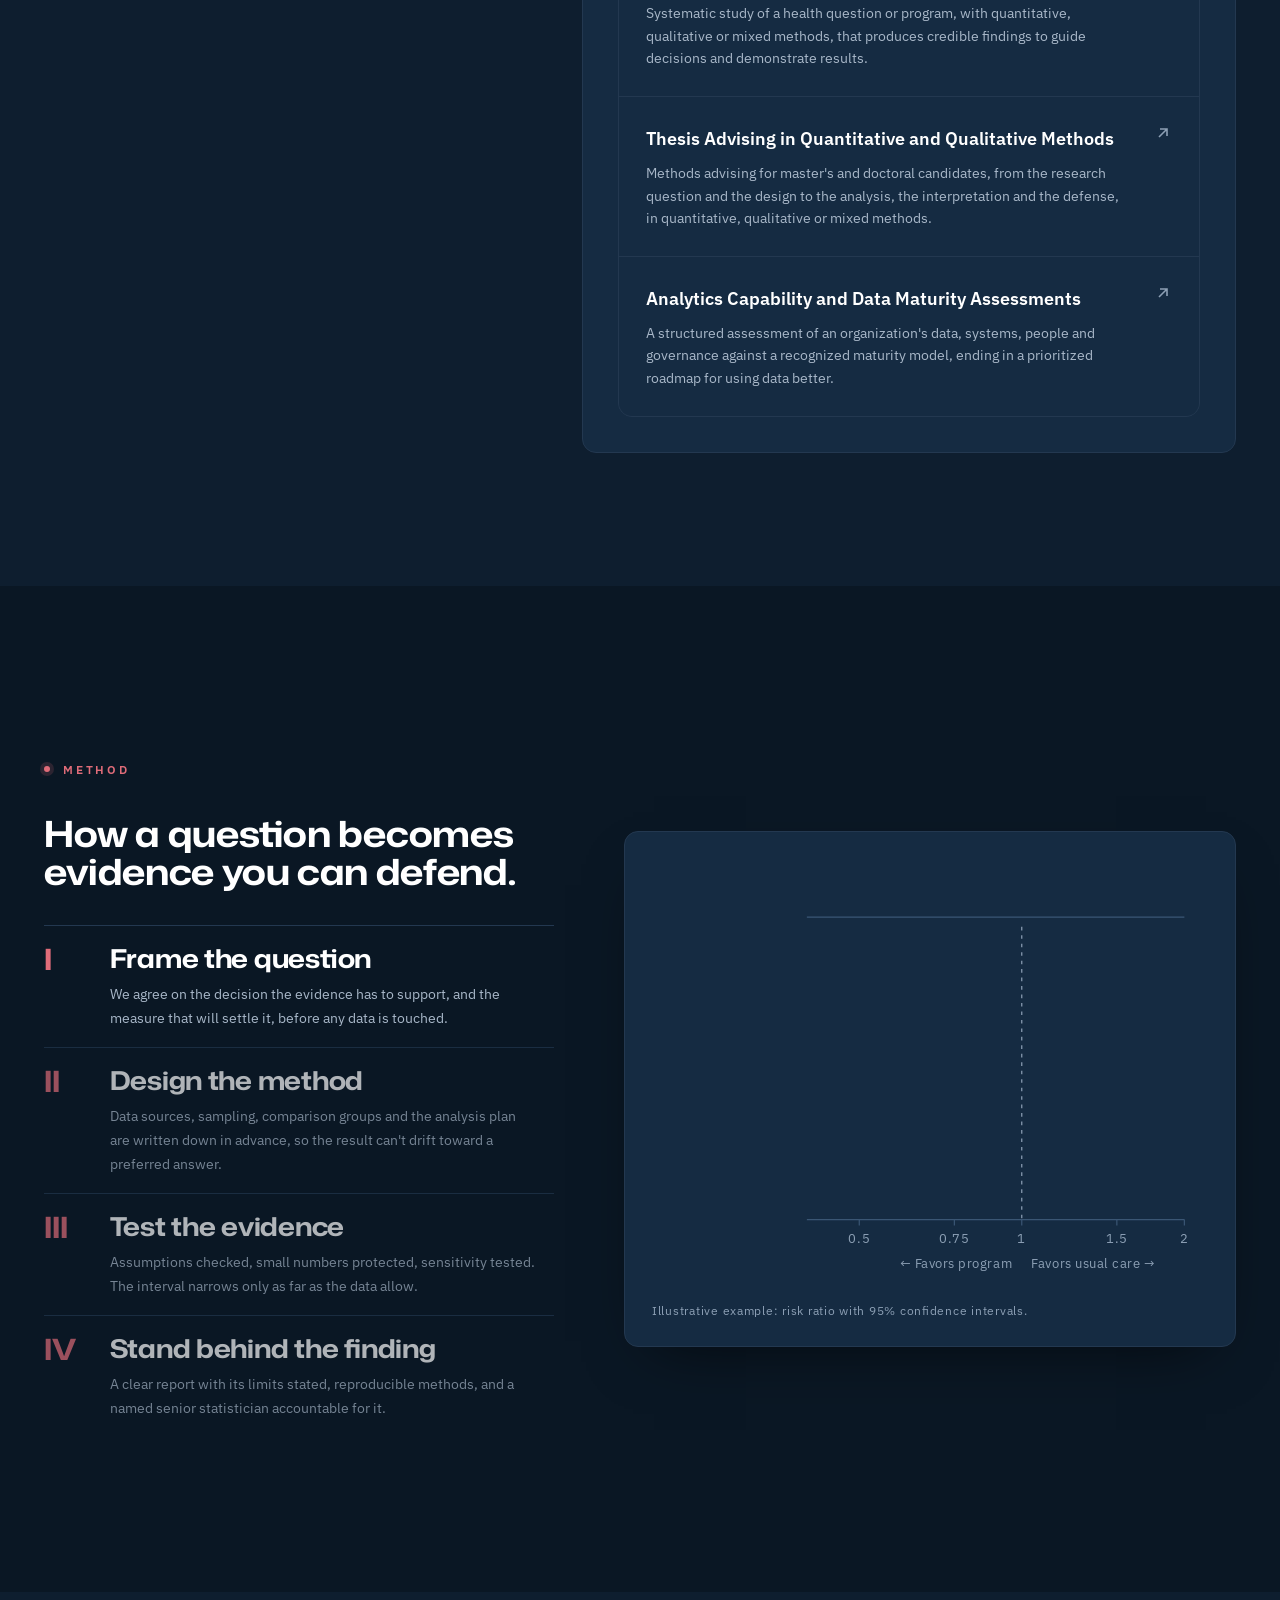
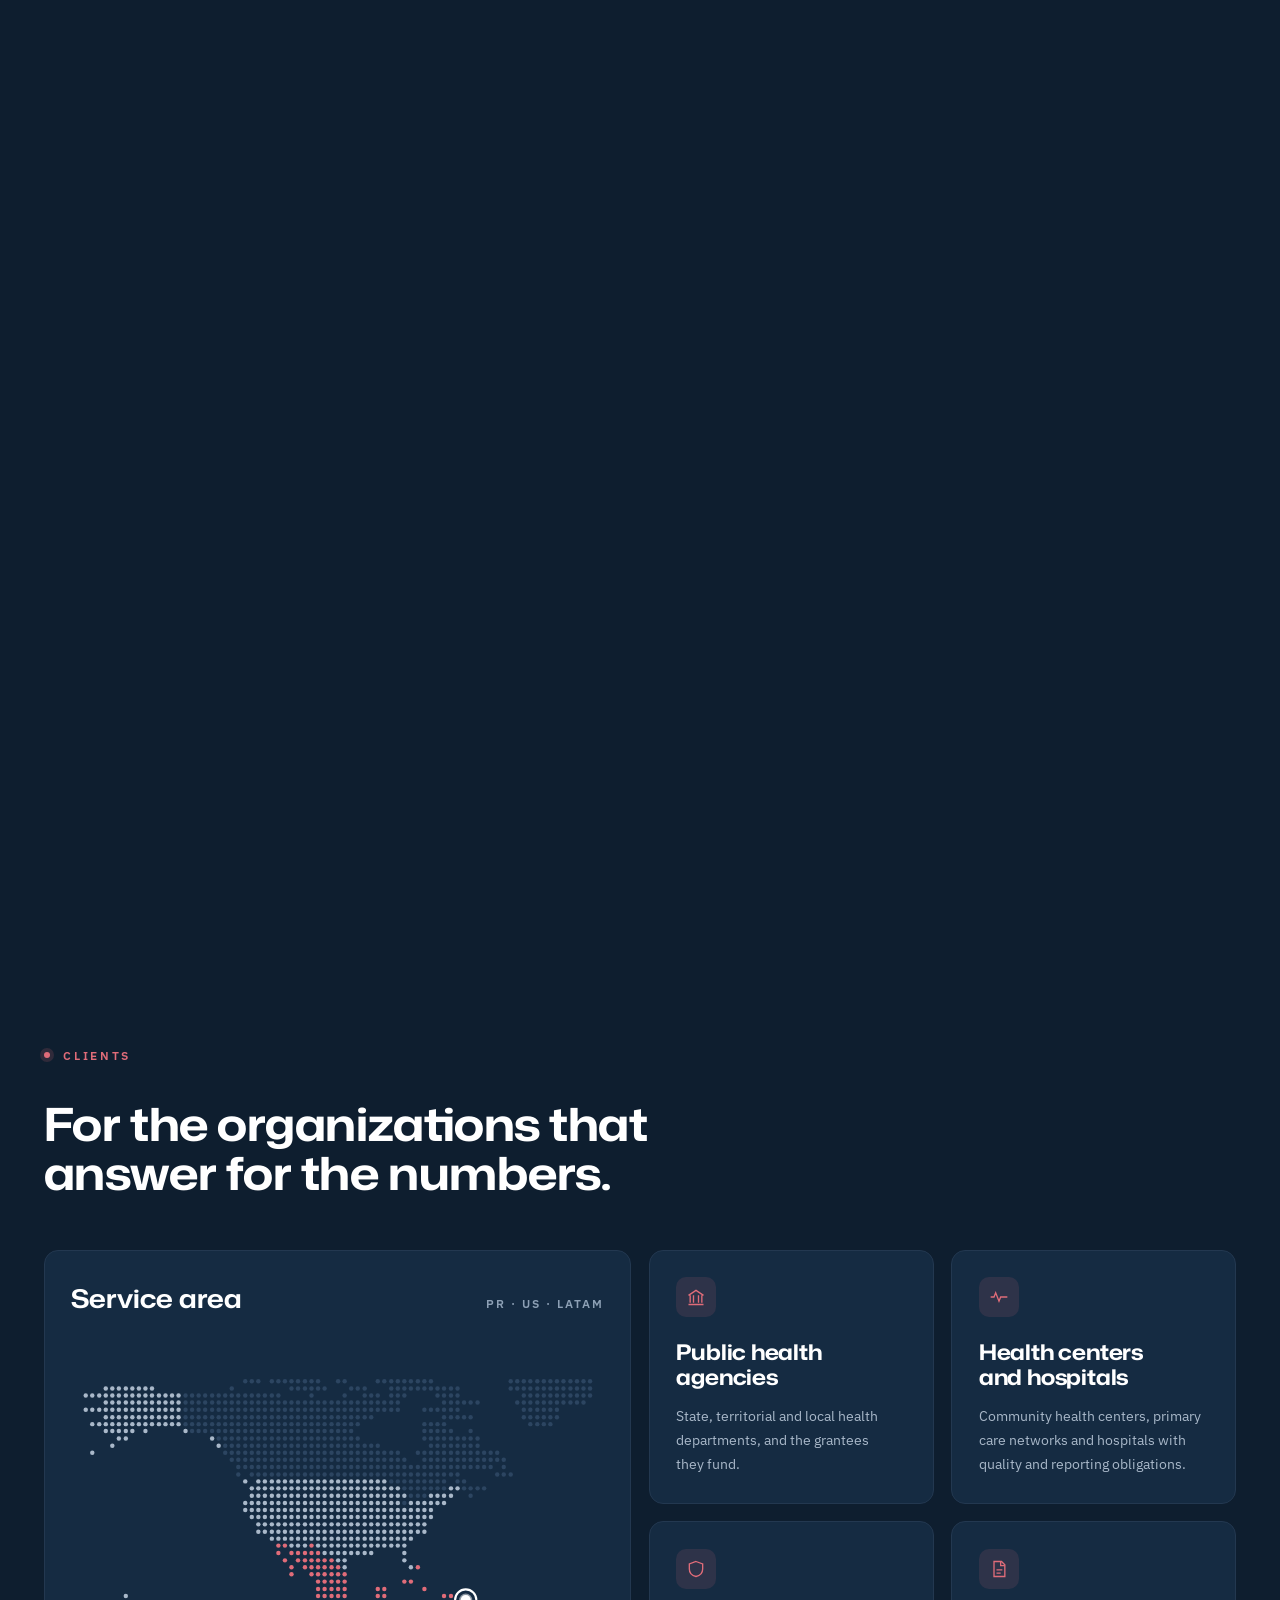
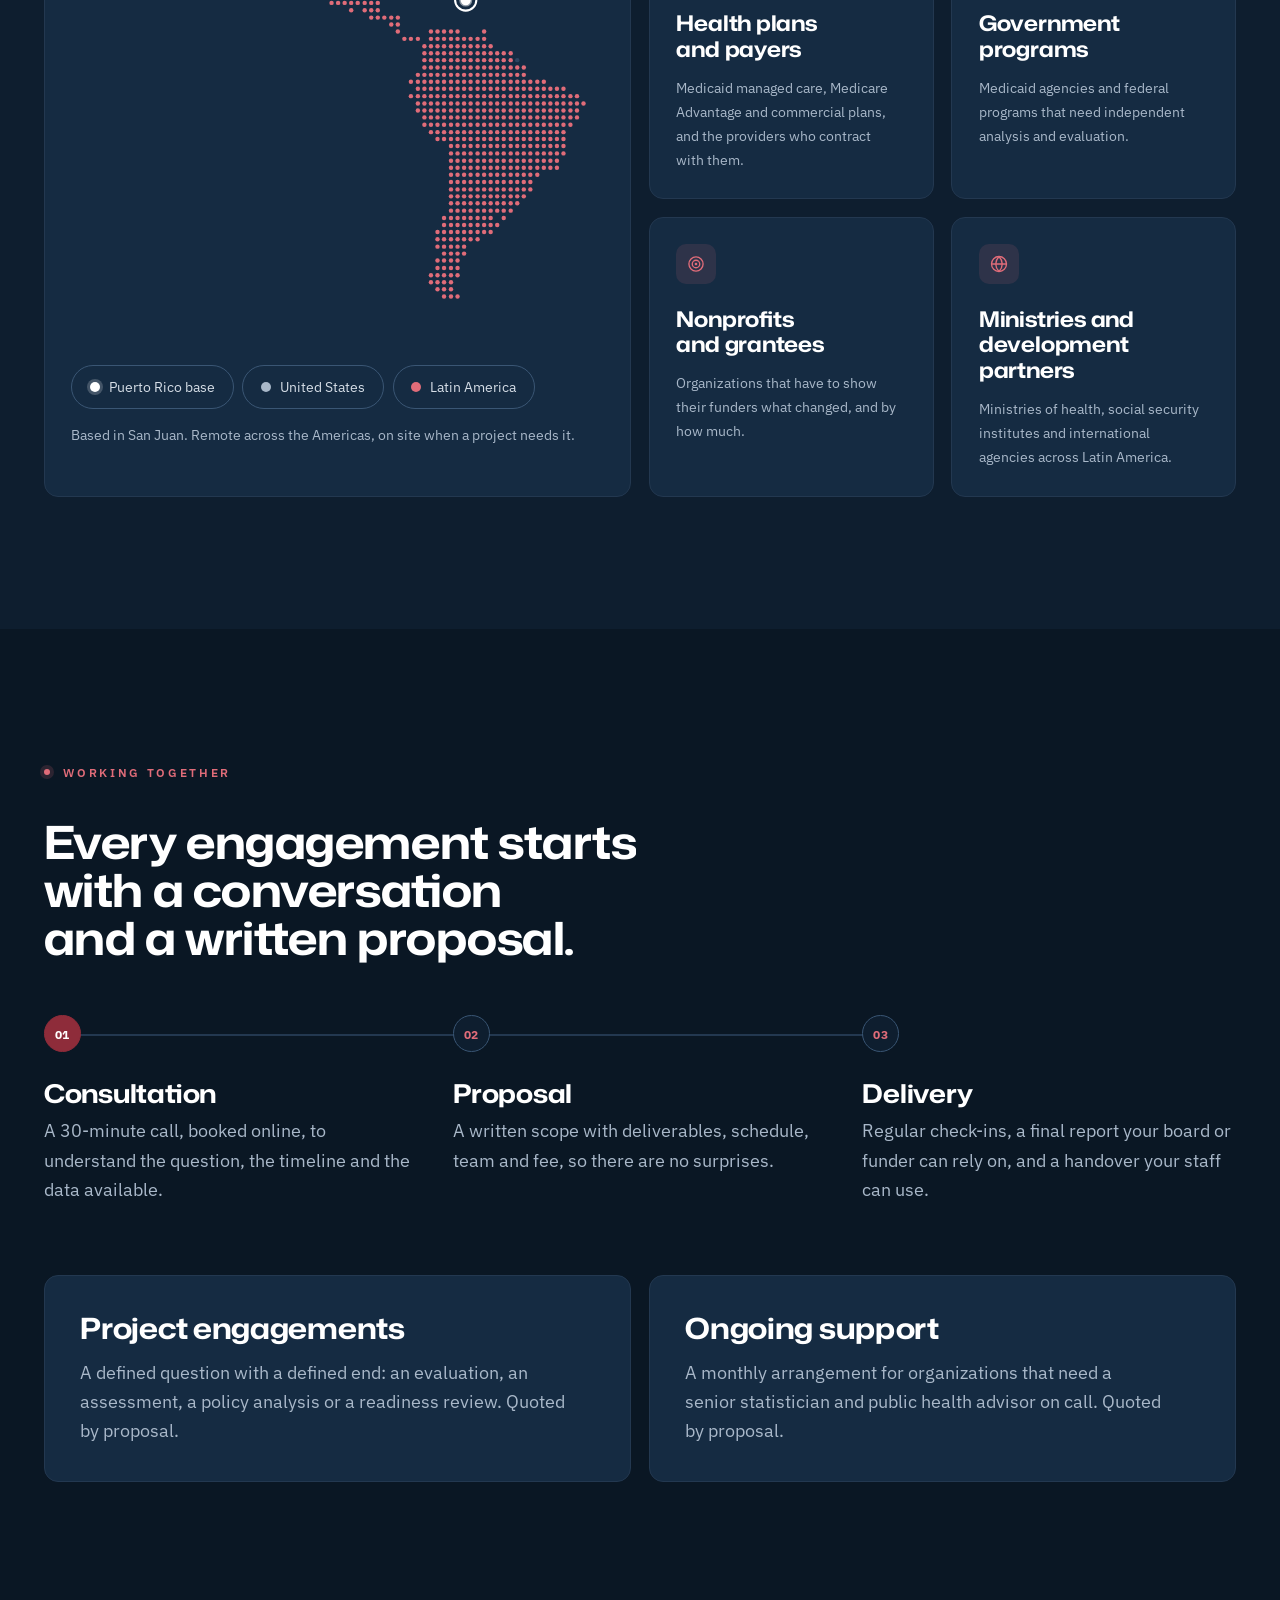
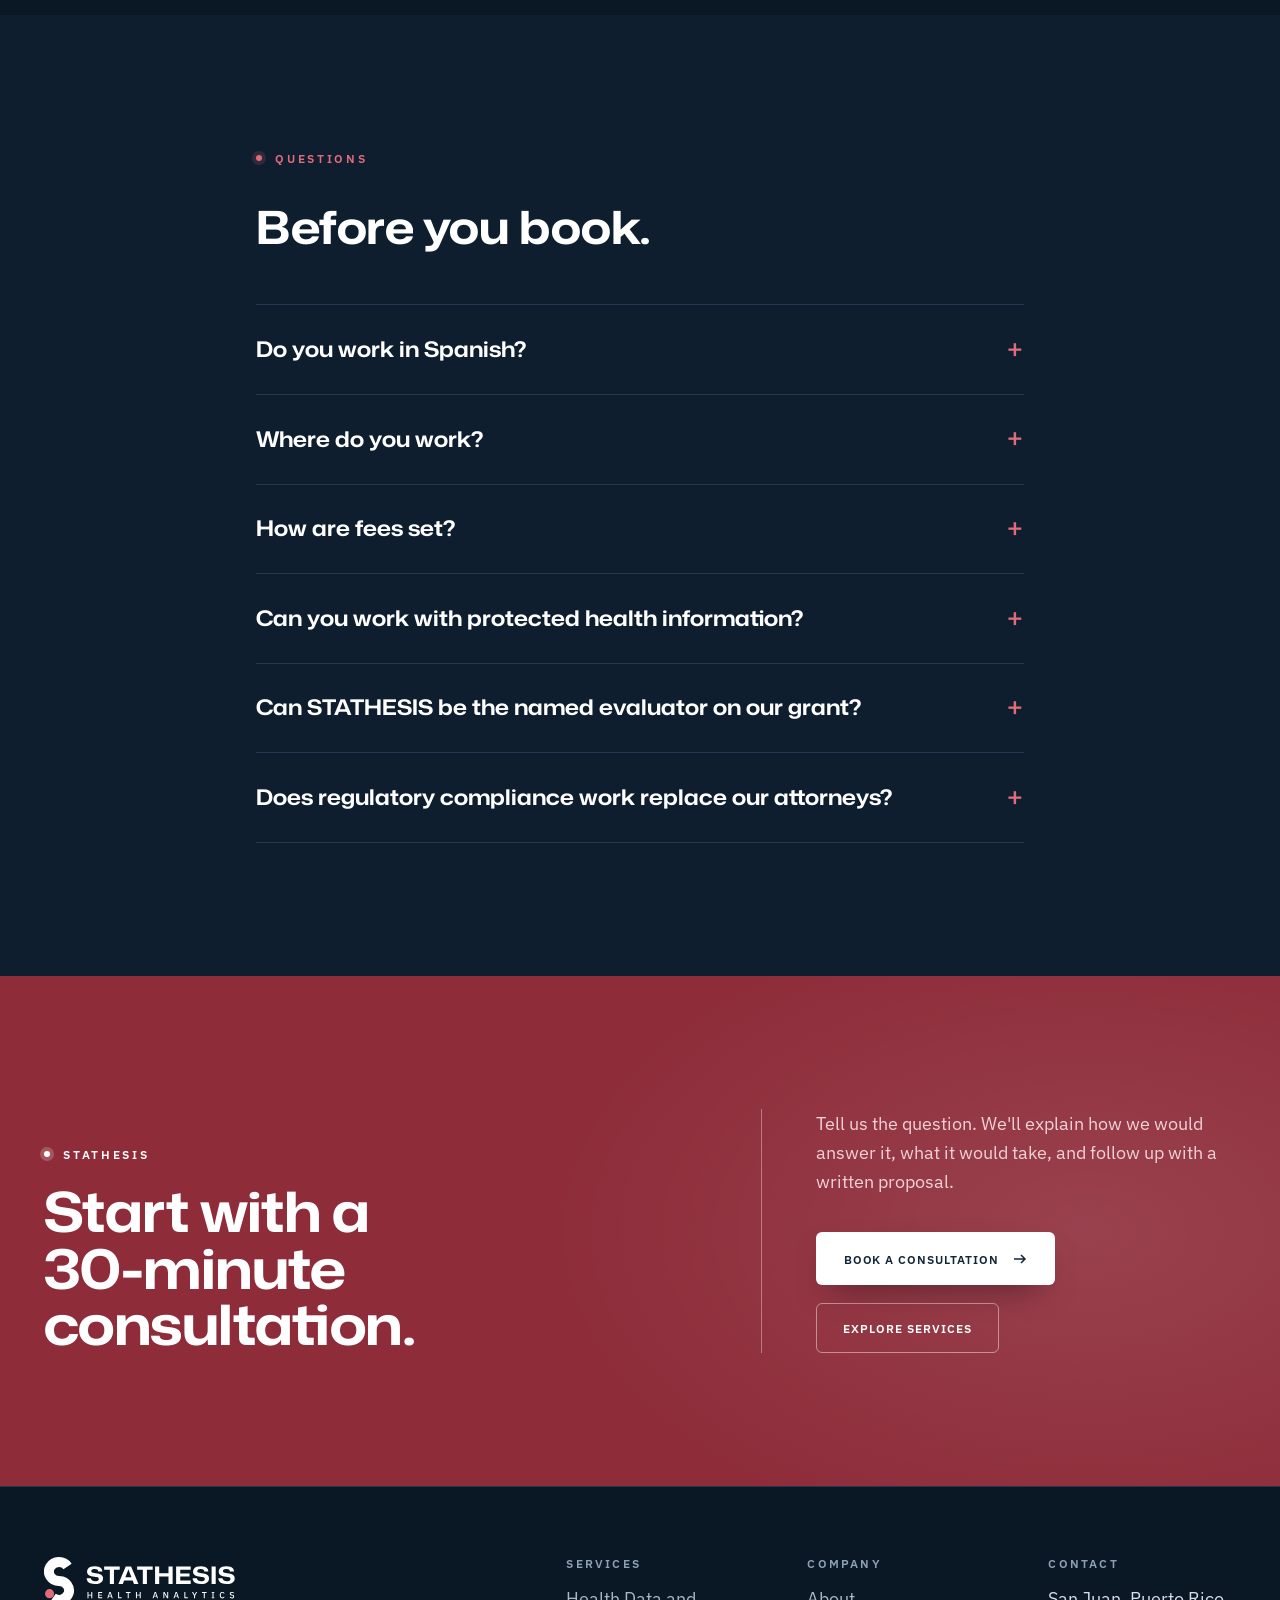
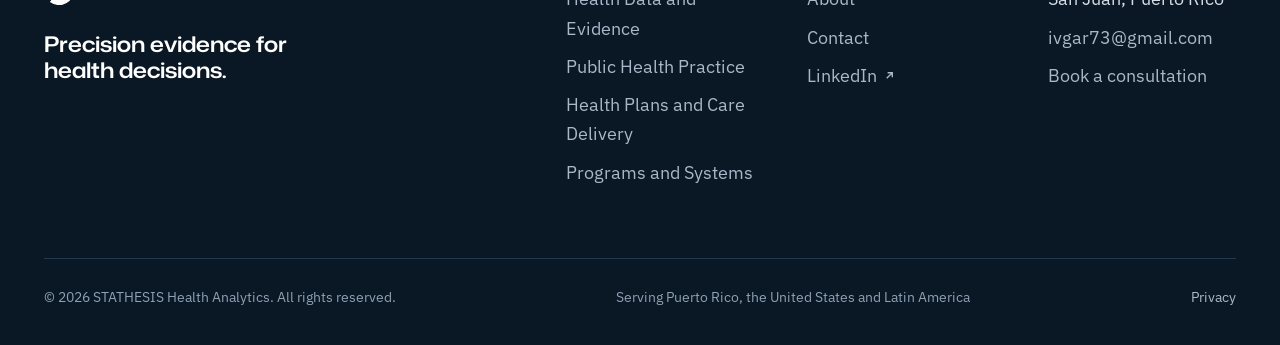
==== commit 49609d2c: "Its own menu, buttons, closing band and footer, so it stops matching the studio's other sites - Phon" ====
--- a/index.html
+++ b/index.html
@@ -29,9 +29,9 @@
 <link rel="apple-touch-icon" href="/apple-touch-icon.png">
 <link rel="preload" href="/fonts/monasans-vf.woff2" as="font" type="font/woff2" crossorigin>
 <link rel="preload" href="/fonts/ibmplexsans-vf.woff2" as="font" type="font/woff2" crossorigin>
-<link rel="stylesheet" href="/css/tokens.css?v=20261017a">
-<link rel="stylesheet" href="/css/base.css?v=20261017a">
-<link rel="stylesheet" href="/css/site.css?v=20261017a">
+<link rel="stylesheet" href="/css/tokens.css?v=20261027a">
+<link rel="stylesheet" href="/css/base.css?v=20261027a">
+<link rel="stylesheet" href="/css/site.css?v=20261027a">
 <script type="application/ld+json">{"@context": "https://schema.org", "@type": "ProfessionalService", "name": "STATHESIS Health Analytics", "url": "https://stathesis.com/", "logo": "https://stathesis.com/icon-512.png", "image": "https://stathesis.com/img/og.jpg", "description": "Public health statistics, research, policy and health systems consulting from San Juan, Puerto Rico, for agencies, health plans and providers across the United States and Latin America. In English and Spanish.", "slogan": "Precision evidence for health decisions.", "foundingDate": "2018", "founder": {"@type": "Person", "name": "Héctor Iván García-Maldonado", "honorificSuffix": "MPH", "jobTitle": "Founder and Principal", "sameAs": ["https://www.linkedin.com/in/hector-ivan-garcia-maldonado-5985528/"]}, "address": {"@type": "PostalAddress", "addressLocality": "San Juan", "addressRegion": "PR", "addressCountry": "US"}, "areaServed": ["Puerto Rico", "United States Virgin Islands", "United States", "Latin America"], "availableLanguage": ["English", "Spanish"], "email": "ivgar73@gmail.com", "knowsAbout": ["Public Health and Health Insurance Statistics", "Research and Evaluation", "Thesis Advising in Quantitative and Qualitative Methods", "Analytics Capability and Data Maturity Assessments", "Technical Assistance in Public Health", "Health Policy Analysis", "Emergency Preparedness and Response", "Payer Strategy and Market Access", "Clinical Pathways", "Regulatory Compliance", "Strategic Planning and Program Development", "Project Management", "Health Information Technology and Interoperability"], "sameAs": ["https://www.linkedin.com/in/hector-ivan-garcia-maldonado-5985528/"]}</script>
 </head>
 <body>
@@ -44,7 +44,7 @@
     <div class="header-tools">
       <a class="lang" href="/es/" hreflang="es" lang="es"><span class="visually-hidden">Español: </span><b>EN</b>&nbsp;/&nbsp;ES</a>
       <a class="btn magnetic" href="https://calendly.com/ivgar73/30min" target="_blank" rel="noopener">Book a consultation<span class="visually-hidden"> (opens in a new tab)</span><svg class="arrow" width="16" height="16" viewBox="0 0 16 16" fill="none" aria-hidden="true"><path d="M2 8h11M9 4l4 4-4 4" stroke="currentColor" stroke-width="1.5"/></svg></a>
-      <button class="nav-toggle" type="button" aria-expanded="false" aria-controls="mobile-nav"><span class="visually-hidden">Menu</span><svg width="24" height="24" viewBox="0 0 24 24" fill="none" aria-hidden="true"><path d="M3 7h18M3 12h18M3 17h18" stroke="currentColor" stroke-width="1.5"/></svg></button>
+      <button class="nav-toggle" type="button" aria-expanded="false" aria-controls="mobile-nav"><span class="visually-hidden">Menu</span><svg width="24" height="24" viewBox="0 0 24 24" fill="currentColor" aria-hidden="true"><circle cx="5" cy="5" r="1.6"/><circle cx="12" cy="5" r="1.6"/><circle cx="19" cy="5" r="1.6"/><circle cx="5" cy="12" r="1.6"/><circle cx="12" cy="12" r="1.6"/><circle cx="19" cy="12" r="1.6"/><circle cx="5" cy="19" r="1.6"/><circle cx="12" cy="19" r="1.6"/><circle cx="19" cy="19" r="1.6"/></svg></button>
     </div>
   </div>
   <div class="container mobile-nav" id="mobile-nav" hidden>
@@ -162,13 +162,14 @@
 </section>
 <section class="section section--band closing">
   <div class="container closing-grid">
-    <div>
+    <div class="closing-head">
       <div class="eyebrow">STATHESIS</div>
       <h2 data-split style="margin-top:var(--space-s)">Start with a 30-minute consultation.</h2>
+    </div>
+    <div class="closing-body">
       <p data-reveal>Tell us the question. We'll explain how we would answer it, what it would take, and follow up with a written proposal.</p>
       <div class="cluster hero-actions" data-reveal><a class="btn btn--light magnetic" href="https://calendly.com/ivgar73/30min" target="_blank" rel="noopener">Book a consultation<span class="visually-hidden"> (opens in a new tab)</span><svg class="arrow" width="16" height="16" viewBox="0 0 16 16" fill="none" aria-hidden="true"><path d="M2 8h11M9 4l4 4-4 4" stroke="currentColor" stroke-width="1.5"/></svg></a><a class="btn btn--ghost" href="/services/">Explore services</a></div>
     </div>
-    <div class="seal-wrap" data-reveal><img src="/img/seal-reverse.svg" width="100" height="100" alt="" loading="lazy"></div>
   </div>
 </section>
 </main>
@@ -195,12 +196,11 @@
       <span>Serving Puerto Rico, the United States and Latin America</span>
       <a href="/privacy/">Privacy</a>
     </div>
-    <div class="giant" aria-hidden="true"><img src="/img/wordmark-giant.svg" width="612" height="75" alt="" loading="lazy"></div>
   </div>
 </footer>
-<script src="/js/motion.js?v=20261017a" defer></script>
+<script src="/js/motion.js?v=20261027a" defer></script>
 <script src="/js/gsap.min.js" defer></script>
 <script src="/js/ScrollTrigger.min.js" defer></script>
-<script src="/js/site.js?v=20261017a" defer></script>
+<script src="/js/site.js?v=20261027a" defer></script>
 </body>
 </html>
--- a/css/site.css
+++ b/css/site.css
@@ -34,7 +34,7 @@
 .hairgrid > * { background: var(--ground); min-width: 0; }
 
 /* ---- Buttons ---- */
-.btn { --btn-bg: var(--oxblood); --btn-ink: var(--white); border-radius: var(--radius-pill); font-size: var(--step--2); letter-spacing: 0.08em; text-transform: uppercase; padding: var(--space-s) var(--space-m); box-shadow: 0 10px 30px -14px rgb(142 44 58 / 0.9); }
+.btn { --btn-bg: var(--oxblood); --btn-ink: var(--white); border-radius: var(--radius-s); font-size: var(--step--2); letter-spacing: 0.08em; text-transform: uppercase; padding: var(--space-s) var(--space-m); box-shadow: 0 10px 30px -14px rgb(142 44 58 / 0.9); }
 .btn:hover { --btn-bg: var(--oxblood-hi); box-shadow: 0 14px 36px -14px rgb(168 57 74 / 1); }
 .btn--ghost { --btn-bg: transparent; --btn-ink: var(--ink); border-color: var(--line-hi); box-shadow: none; }
 .btn--ghost:hover { --btn-bg: rgb(255 255 255 / 0.06); border-color: var(--mist); box-shadow: none; }
@@ -62,6 +62,10 @@
 .nav-toggle { color: var(--ink); }
 .mobile-nav { background: var(--deep); border-top: 1px solid var(--line); }
 .mobile-nav a { color: var(--ink); }
+/* Phone menu links carry the same roman numerals as the four disciplines */
+.mobile-nav { counter-reset: mnav; }
+.mobile-nav a:not(.btn):not(.lang) { counter-increment: mnav; display: flex; align-items: baseline; gap: var(--space-s); }
+.mobile-nav a:not(.btn):not(.lang)::before { content: counter(mnav, upper-roman); min-width: 1.75rem; font-family: var(--font-body); font-size: var(--step--1); font-weight: var(--weight-strong); color: var(--rose); }
 .mobile-nav a.lang { font-family: var(--font-body); font-size: var(--step-0); color: var(--mist); }
 
 /* ---- Hero ---- */
@@ -244,18 +248,20 @@
 .closing { position: relative; overflow: hidden; background: var(--oxblood); color: var(--white); }
 .closing::before { content: ""; position: absolute; inset: 0; pointer-events: none; background: radial-gradient(60% 90% at 85% 50%, rgb(255 255 255 / 0.10), transparent 70%); }
 .closing-grid { position: relative; display: grid; gap: var(--space-xl); align-items: center; }
-@media (min-width: 56rem) { .closing-grid { grid-template-columns: minmax(0, 7fr) minmax(0, 4fr); } }
+@media (min-width: 56rem) { .closing-grid { grid-template-columns: minmax(0, 7fr) minmax(0, 5fr); align-items: end; } }
+/* The ask sits in its own column behind a hairline, like the notes beside a figure */
+.closing-body { padding-top: var(--space-m); border-top: 1px solid rgb(255 255 255 / 0.35); }
+@media (min-width: 56rem) { .closing-body { padding: 0 0 0 var(--space-xl); border-top: 0; border-left: 1px solid rgb(255 255 255 / 0.35); } }
+.closing .closing-body p { margin-top: 0; }
 .closing h2 { font-size: var(--step-6); line-height: 1.02; max-width: 14ch; color: var(--white); }
 .closing p { color: #F3D3D7; margin-top: var(--space-m); max-width: 44ch; }
 .closing .eyebrow { color: var(--white); }
 .closing .eyebrow::before { background: var(--white); box-shadow: 0 0 0 4px rgb(255 255 255 / 0.2); }
 .closing .btn--ghost { --btn-ink: var(--white); border-color: rgb(255 255 255 / 0.45); }
 .closing .btn--ghost:hover { --btn-bg: rgb(255 255 255 / 0.12); }
-.closing .seal-wrap { justify-self: center; width: min(100%, 15rem); }
-.closing .seal-wrap img { width: 100%; height: auto; }
-
-/* ---- Footer with the cropped wordmark ---- */
-.site-footer { background: var(--deep); color: var(--ink-2); border-top: 1px solid var(--line); padding-bottom: 0; overflow: hidden; }
+
+/* ---- Footer ---- */
+.site-footer { background: var(--deep); color: var(--ink-2); border-top: 1px solid var(--line); overflow: hidden; }
 .site-footer a { color: var(--mist); }
 .site-footer a:hover { color: var(--ink); }
 .site-footer .foot-brand img { width: 12rem; height: auto; }
@@ -265,8 +271,6 @@
 .footer-grid { display: grid; gap: var(--space-xl); }
 @media (min-width: 56rem) { .footer-grid { grid-template-columns: minmax(0, 5fr) repeat(3, minmax(0, 2fr)); } }
 .footer-base { border-top-color: var(--line); color: var(--dim); font-size: var(--step--1); }
-.giant { margin-top: var(--space-xl); margin-bottom: -3.4%; }
-.giant img { width: 100%; height: auto; display: block; opacity: 0.08; }
 
 /* ---- Inner page hero ---- */
 .page-hero { position: relative; padding-block: var(--space-2xl) var(--space-xl); border-bottom: 1px solid var(--line); overflow-x: hidden; overflow-x: clip; clip-path: inset(-100vh 0 0 0); }
